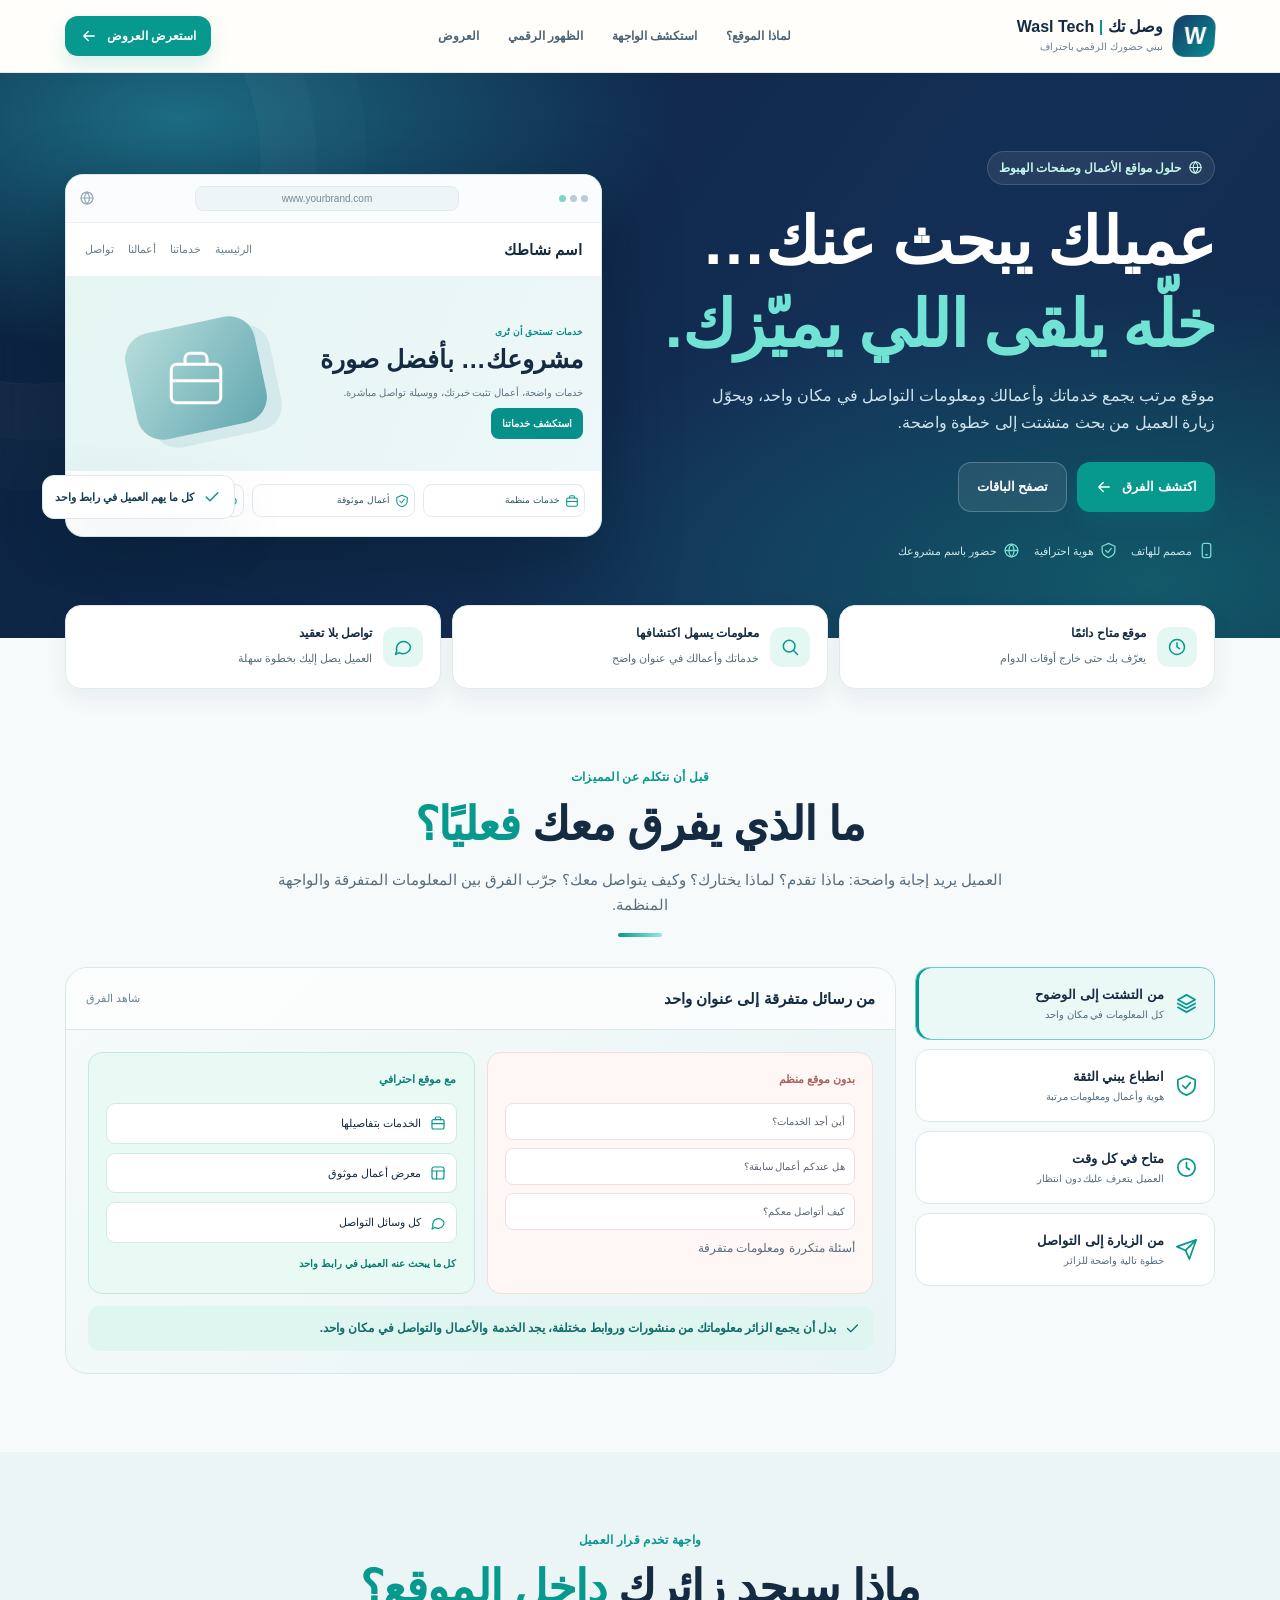
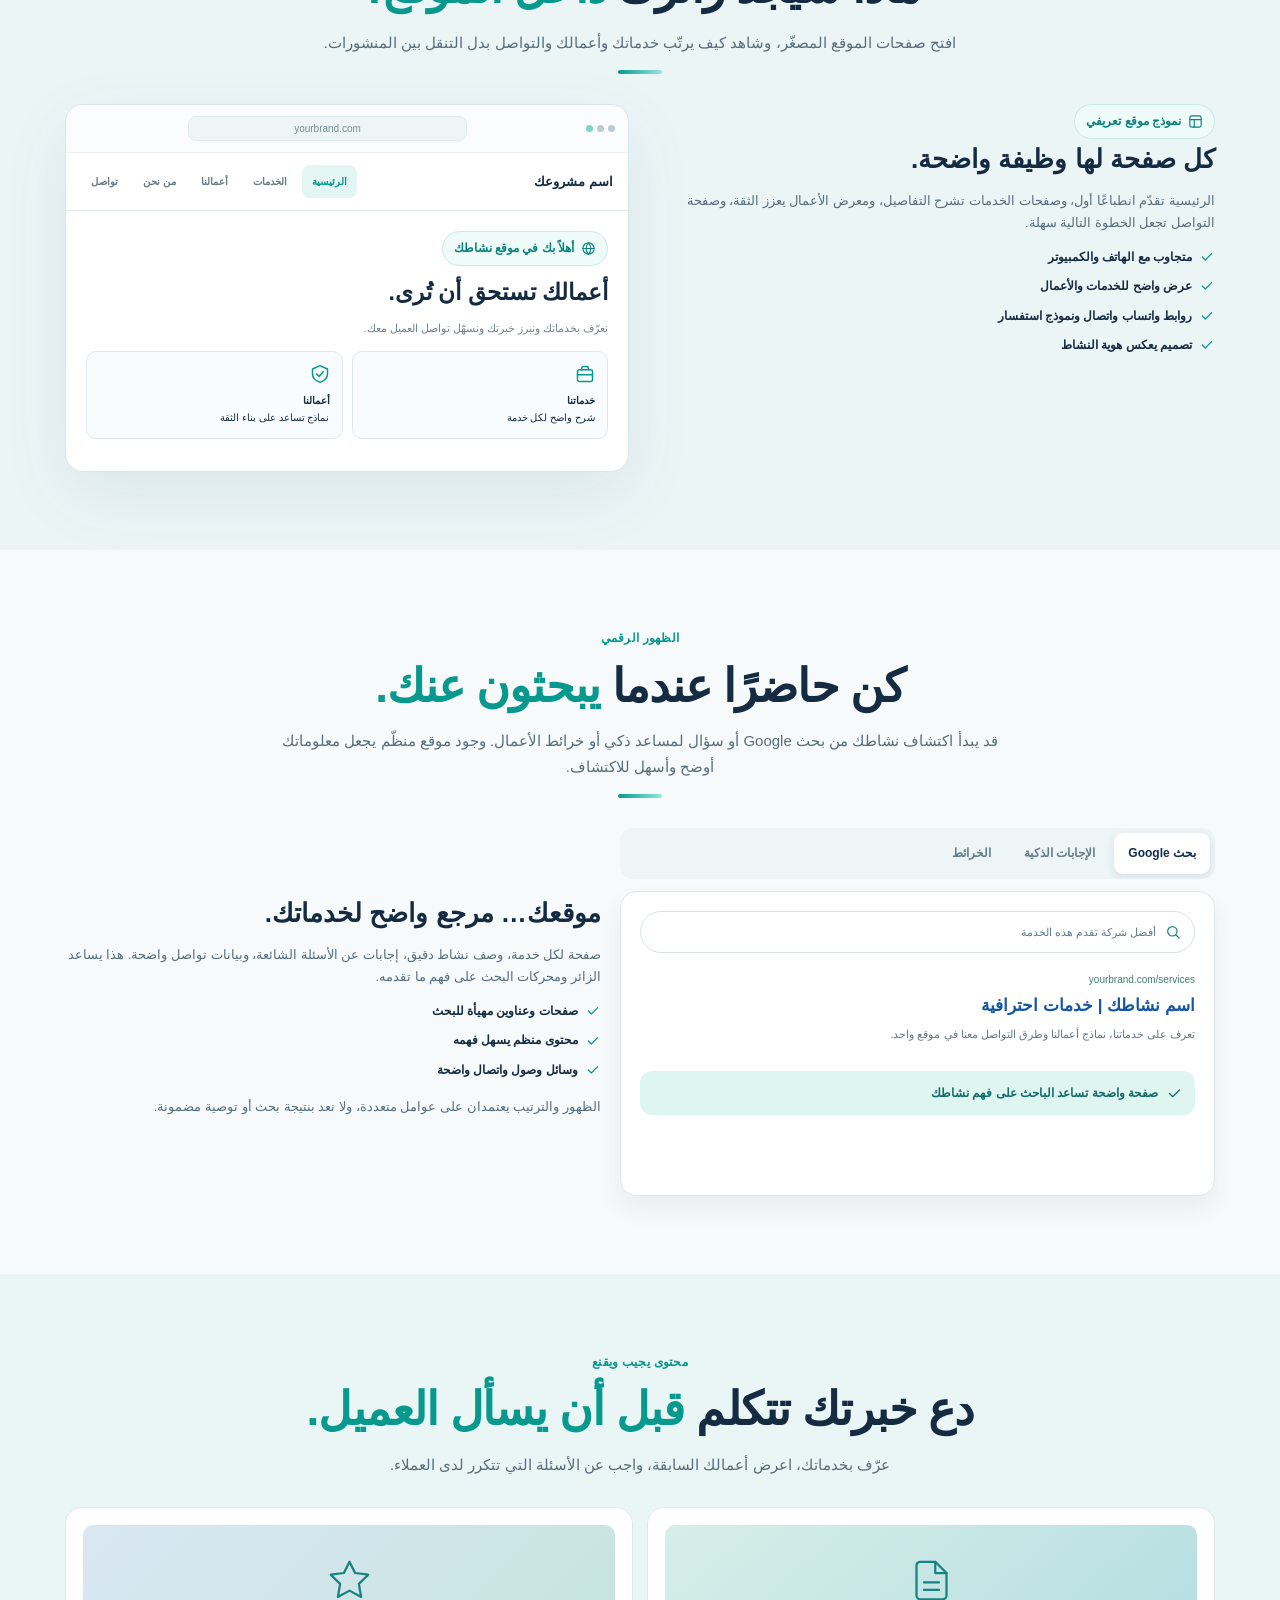
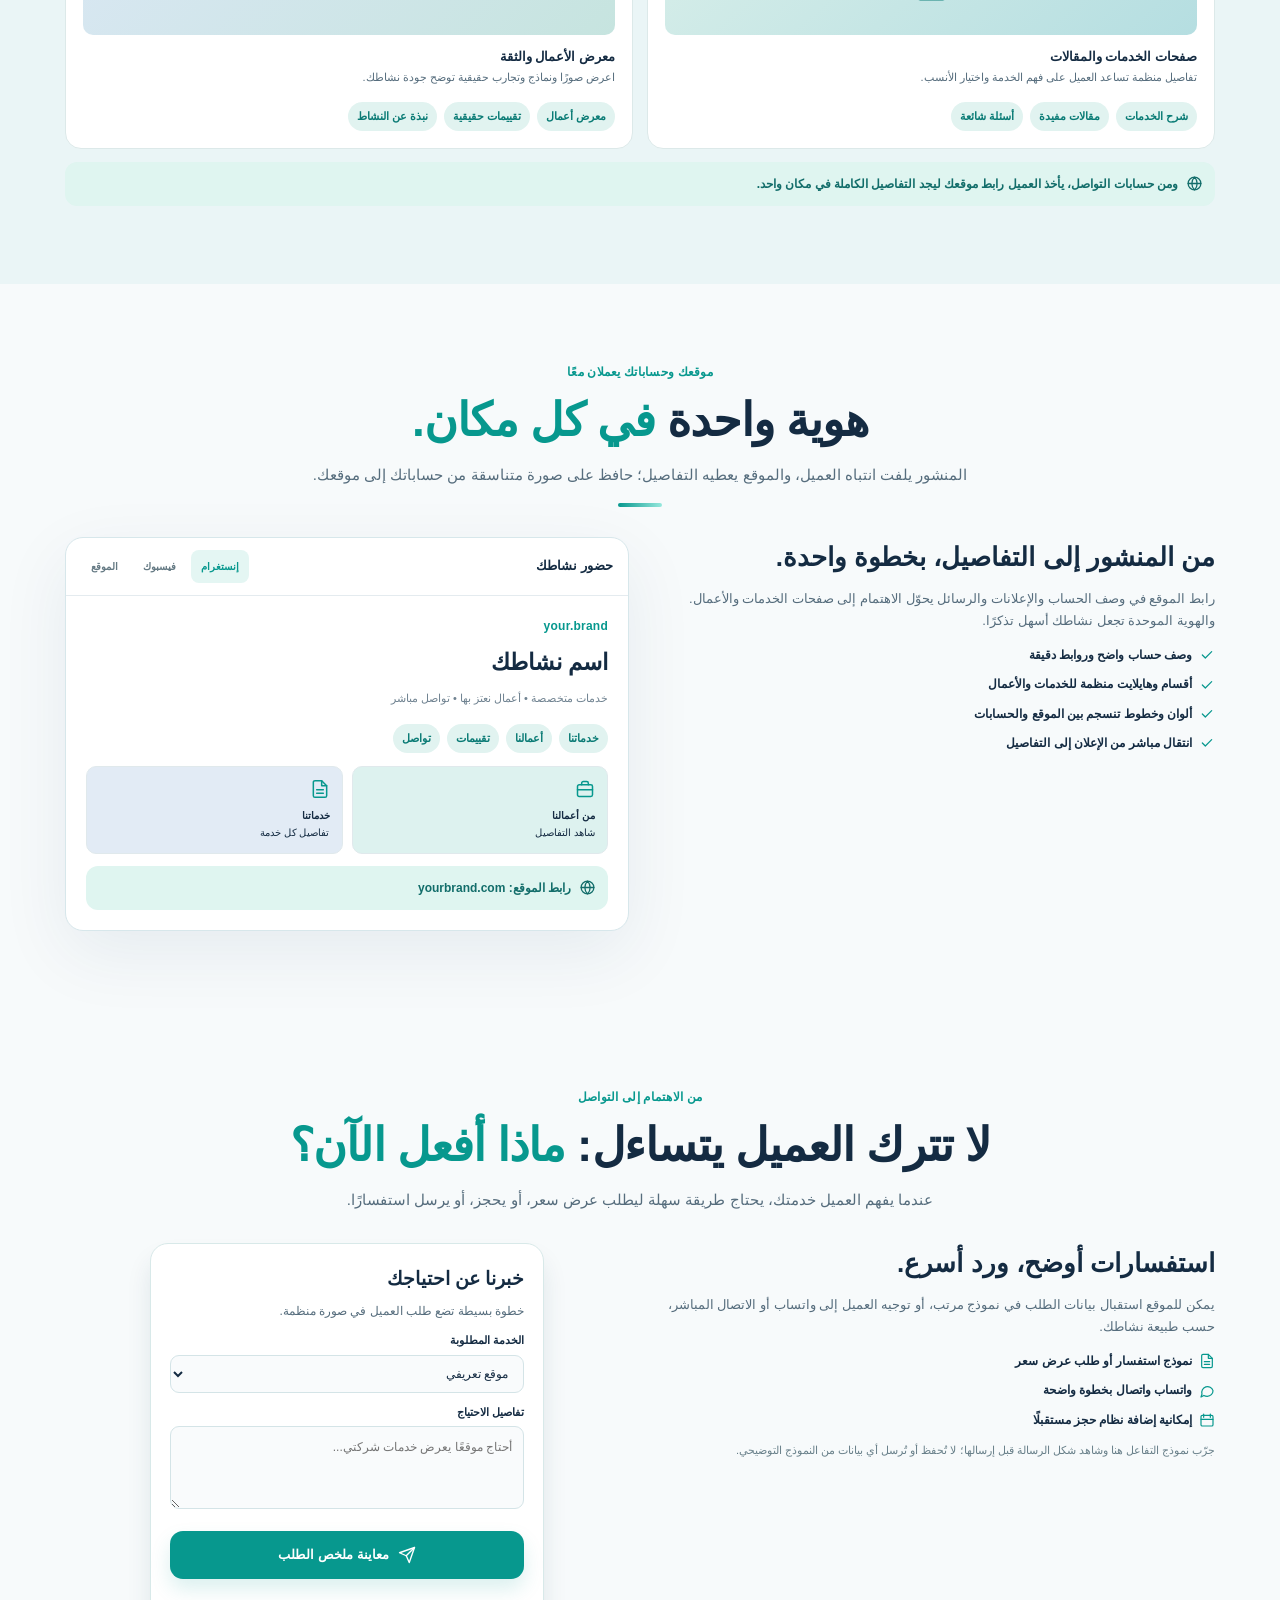
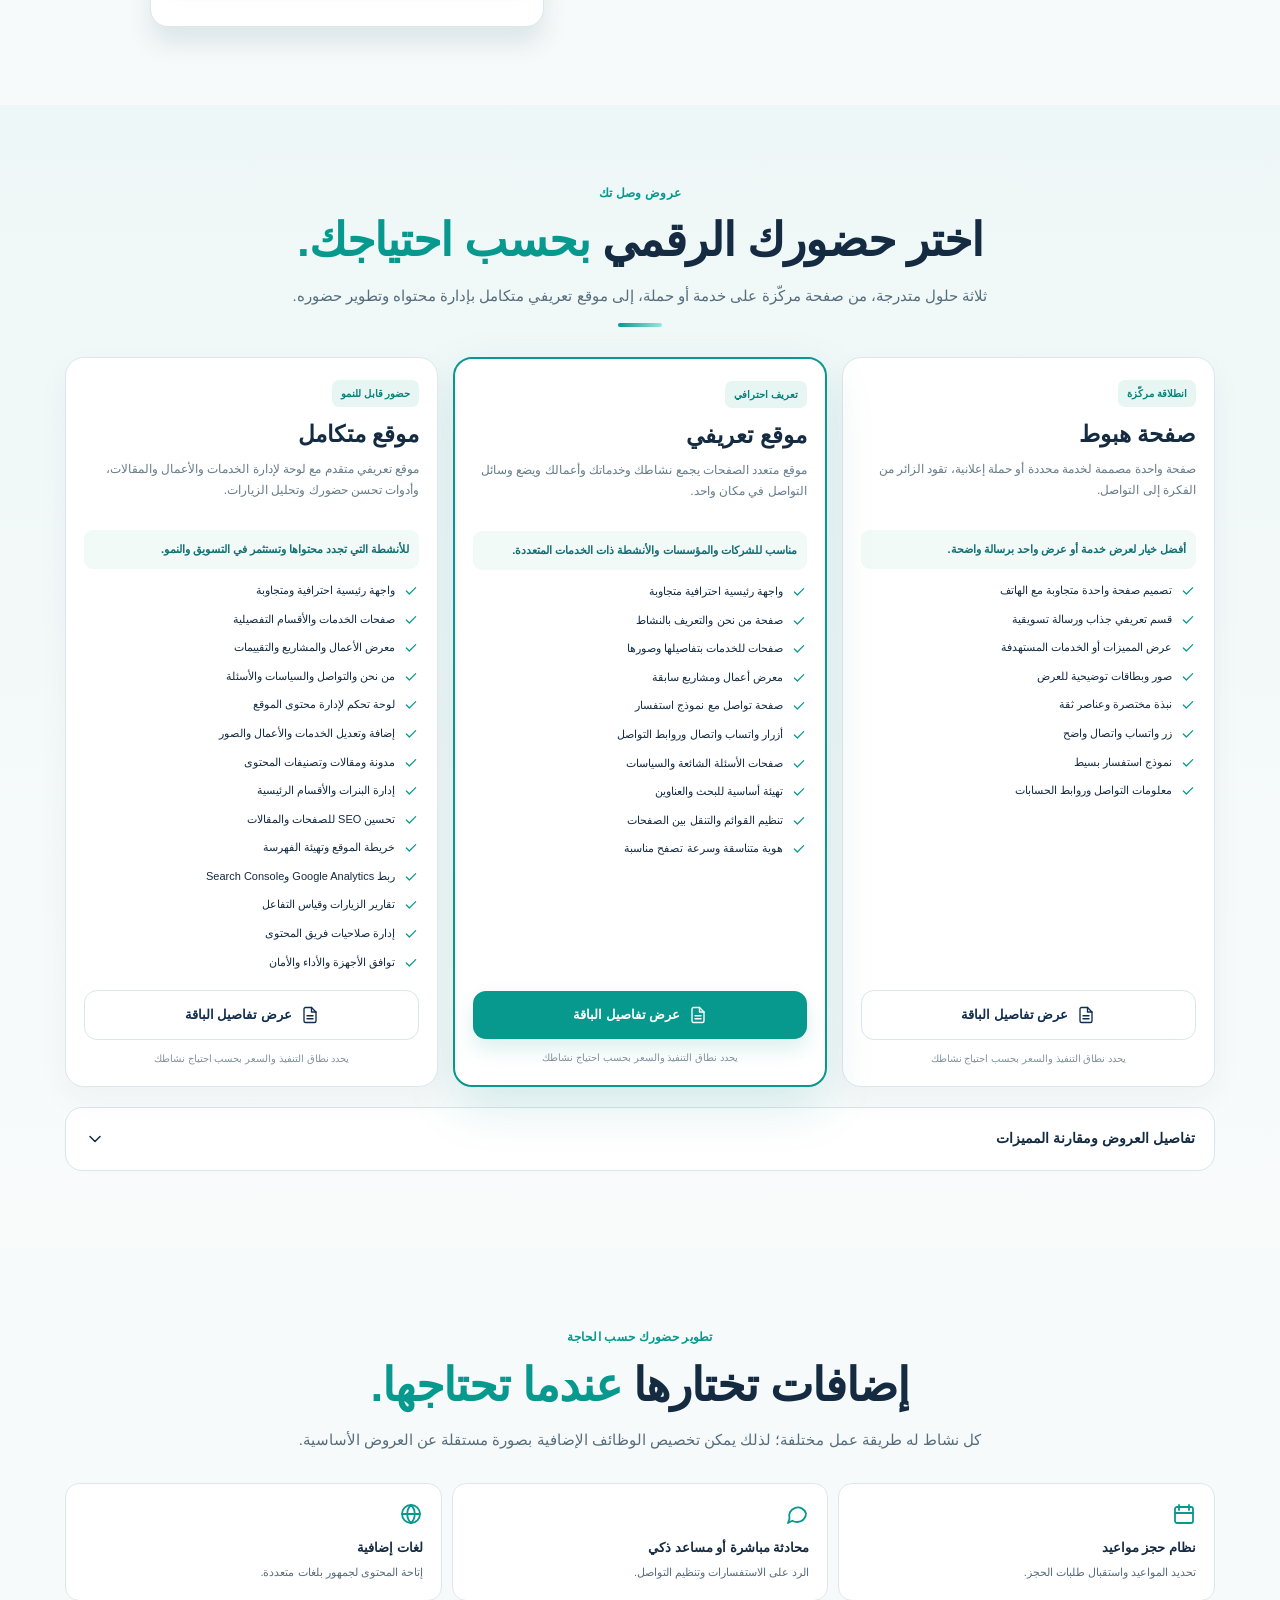
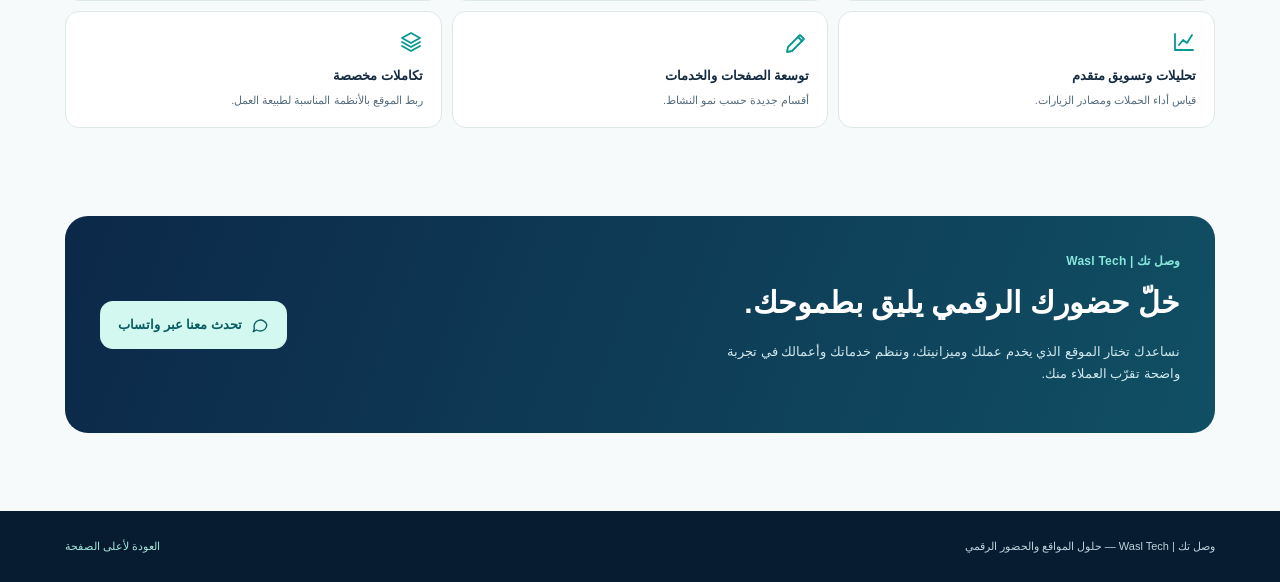
==== عروض-المواقع/landing/index.html @ 5fc369d4 "feat: launch interactive brochure for business websites and landing pages" ====
<!doctype html>
<html lang="ar" dir="rtl"><head><meta charset="UTF-8"><meta name="viewport" content="width=device-width, initial-scale=1, viewport-fit=cover"><meta name="theme-color" content="#102d50"><meta name="description" content="موقع يعكس قيمة مشروعك، يشرح خدماتك ويوصل العملاء إليك. اكتشف كيف يصنع الموقع التعريفي وصفحة الهبوط فرقًا، وقارن عروض وصل تك."><title>عروض المواقع التعريفية وصفحات الهبوط | وصل تك</title>
<style>
:root{--navy:#112d51;--dark:#091b33;--teal:#07988e;--aqua:#13b9ab;--mint:#d8f3ee;--sky:#eaf5f7;--ink:#142b42;--soft:#566d7d;--line:#dce9ec;--paper:#fff;--bg:#f7fafb;--shadow:0 22px 70px #12385813}*{box-sizing:border-box}html{scroll-behavior:smooth;scroll-padding-top:98px}body{margin:0;background:var(--bg);color:var(--ink);font-family:"Tajawal","Noto Sans Arabic",Tahoma,Arial,sans-serif;-webkit-font-smoothing:antialiased;line-height:1.7}button,input,textarea,select{font:inherit}button{cursor:pointer}button:focus-visible,a:focus-visible,input:focus-visible,textarea:focus-visible,select:focus-visible{outline:3px solid #17c8ba;outline-offset:3px}a{text-decoration:none;color:inherit}svg{display:block}.ico{width:20px;height:20px;fill:none;stroke:currentColor;stroke-width:1.8;stroke-linecap:round;stroke-linejoin:round;flex-shrink:0}.wrap{width:min(1150px,calc(100% - 36px));margin-inline:auto}.muted{color:var(--soft)}.eyebrow{color:var(--teal);font-size:12px;font-weight:900;letter-spacing:.02em}.eyebrow.inverse{color:#88e7da}.section{padding:78px 0}.section-head{max-width:730px;margin:0 auto 30px;text-align:center}.section-head h2{font-size:clamp(27px,4.3vw,46px);line-height:1.32;letter-spacing:-.9px;margin:7px 0 12px}.section-head p{font-size:15px;color:var(--soft);margin:0}.section-head h2 em,.hero h1 em{font-style:normal;color:var(--teal)}.subline{height:4px;width:44px;background:linear-gradient(90deg,var(--teal),#96e8dd);border-radius:3px;margin:15px auto 0}.pill{display:inline-flex;align-items:center;gap:7px;border:1px solid #c8ebe6;border-radius:100px;background:#effbf8;color:#0c817c;font-weight:800;font-size:12px;padding:6px 11px}.pill .ico{width:15px;height:15px}.btn{border:0;border-radius:13px;display:inline-flex;align-items:center;justify-content:center;gap:9px;background:var(--teal);color:#fff;padding:13px 18px;font-weight:900;font-size:13px;box-shadow:0 10px 20px #07988e25;transition:transform .2s,background .2s}.btn:hover{transform:translateY(-2px);background:#067b75}.btn.secondary{background:#fff;color:var(--navy);border:1px solid #d8e7ea;box-shadow:none}.btn.dark{background:var(--navy)}.btn .ico{width:18px;height:18px}.small{font-size:12px}.topbar{position:sticky;top:0;z-index:50;background:#fffefaed;backdrop-filter:blur(16px);border-bottom:1px solid #e1ebee}.topbar-inner{height:72px;display:flex;gap:20px;align-items:center;justify-content:space-between}.brand{display:flex;align-items:center;gap:10px;white-space:nowrap}.mark{width:42px;height:42px;border-radius:13px;background:linear-gradient(130deg,#153b68,#098b91);display:grid;place-items:center;color:#fff;font:900 23px Arial,sans-serif;letter-spacing:-2px;transform:skew(-4deg)}.brand strong{display:block;font-size:16px;line-height:1.3}.brand small{display:block;color:#698394;font-size:10px}.topnav{display:flex;gap:7px;align-items:center}.topnav a{font-weight:800;color:#4e6474;font-size:12px;padding:9px 11px;border-radius:10px}.topnav a:hover{background:#edf7f7;color:var(--teal)}.topbar .nav-cta{padding:10px 15px;font-size:12px}.hero{background:radial-gradient(ellipse at 14% 8%,#1c6c83 0%,transparent 32%),radial-gradient(ellipse at 90% 90%,#12596a 0%,transparent 41%),linear-gradient(125deg,#0b213d,#142f56 65%,#102b4a);color:#fff;overflow:hidden;position:relative}.hero:before{content:"";position:absolute;width:450px;height:450px;border:1px solid #ffffff0c;border-radius:50%;left:-190px;top:-140px;box-shadow:0 0 0 55px #ffffff04,0 0 0 105px #ffffff03}.hero-inner{min-height:565px;padding:72px 0;display:grid;grid-template-columns:1fr .96fr;gap:54px;align-items:center;position:relative}.hero h1{font-size:clamp(34px,5.3vw,65px);line-height:1.27;letter-spacing:-1.3px;margin:16px 0}.hero h1 em{color:#71e3d5}.hero p{color:#d0e4ed;max-width:530px;font-size:16px;margin:0 0 25px}.hero-buttons{display:flex;gap:10px;flex-wrap:wrap}.hero .btn.secondary{background:#ffffff15;color:#fff;border-color:#ffffff39}.hero-trust{display:flex;align-items:center;gap:14px;margin-top:30px;font-size:11px;color:#c7e6e8}.hero-trust span{display:flex;align-items:center;gap:6px}.hero-trust .ico{width:17px;height:17px;color:#74ddd0}.hero-visual{position:relative}.browser{background:#fff;border:1px solid #dce8eb;border-radius:18px;overflow:hidden;box-shadow:0 30px 70px #061c3080;color:var(--ink)}.browser-head{display:flex;align-items:center;gap:10px;padding:11px 13px;border-bottom:1px solid #edf1f3;background:#fbfcfd}.dots{display:flex;gap:4px;direction:ltr}.dots i{width:7px;height:7px;border-radius:50%;background:#b8cdd3}.dots i:first-child{background:#7bd8c8}.url{margin:auto;background:#eef5f6;border:1px solid #e0ebef;color:#748c97;font-size:10px;min-width:52%;text-align:center;border-radius:8px;padding:3px 9px;direction:ltr}.mock-head{display:flex;align-items:center;justify-content:space-between;padding:14px 19px;font-size:11px}.mock-head b{font-size:15px}.mock-menu{display:flex;gap:12px;color:#6a7f8d}.mock-hero{background:linear-gradient(115deg,#e4f5f2,#eef7f9);padding:24px 18px 16px;min-height:195px;display:grid;grid-template-columns:1.06fr .9fr;gap:10px;align-items:center}.mock-hero strong{font-size:25px;line-height:1.35;display:block}.mock-hero p{color:#5e7684;font-size:10px;margin:7px 0}.mini-link{display:inline-flex;border-radius:8px;background:#078f89;color:#fff;padding:7px 11px;font-size:10px;font-weight:900}.art{height:150px;display:grid;place-items:center;position:relative}.art-box{width:132px;height:108px;border-radius:26px;background:linear-gradient(135deg,#b7dedb,#62a7b0);transform:rotate(-12deg);box-shadow:13px 11px 0 #bed9e17a}.art-symbol{position:absolute;inset:0;display:grid;place-items:center;color:#fff}.art-symbol .ico{height:66px;width:66px;stroke-width:1.1}.mock-services{display:grid;grid-template-columns:repeat(3,1fr);gap:8px;padding:13px 16px 19px}.mock-services div{border:1px solid #e1ebef;border-radius:9px;padding:8px 5px;display:flex;gap:5px;align-items:center;font-size:9px;color:#2b5663}.mock-services .ico{color:var(--teal);width:14px;height:14px}.float-note{position:absolute;left:-23px;bottom:18px;display:flex;align-items:center;gap:8px;background:#fff;color:#153d55;border:1px solid #dce9ed;border-radius:12px;padding:11px 12px;box-shadow:var(--shadow);font-size:11px;font-weight:900}.float-note .ico{color:var(--teal)}.motif-strip{display:grid;grid-template-columns:repeat(3,1fr);gap:11px;margin-top:-33px;position:relative;z-index:1}.motif{background:#fff;border:1px solid #e1eaed;border-radius:16px;padding:17px;display:flex;gap:11px;align-items:center;box-shadow:0 10px 22px #082a4210}.motif b{font-size:12px;display:block}.motif small{font-size:11px;color:var(--soft)}.icon-tile{display:grid;place-items:center;background:#e4f7f3;border-radius:12px;color:var(--teal);width:40px;height:40px;flex-shrink:0}.segmented{display:flex;gap:5px;background:#edf5f6;padding:5px;border-radius:13px;max-width:100%;overflow:auto;scrollbar-width:none}.segmented::-webkit-scrollbar{display:none}.segmented button{border:0;background:transparent;color:#637c8b;font-size:12px;font-weight:900;padding:10px 14px;border-radius:9px;white-space:nowrap;transition:background .2s}.segmented button[aria-selected="true"]{color:var(--navy);background:#fff;box-shadow:0 3px 10px #0b37551a}.segmented-dark{background:#103757}.segmented-dark button{color:#d0e5ec}.segmented-dark button[aria-selected="true"]{background:#e3f8f2;color:#087d78}.storyshell{display:grid;grid-template-columns:300px minmax(0,1fr);gap:19px;align-items:stretch}.story-list{display:flex;flex-direction:column;gap:9px}.story-choice{text-align:right;padding:16px;border:1px solid #dce9ec;border-radius:14px;background:#fff;display:flex;align-items:center;gap:11px;color:var(--ink);transition:border .2s,transform .2s,background .2s}.story-choice:hover{transform:translateX(-3px);border-color:#7fd4cb}.story-choice[aria-selected="true"]{background:#eaf9f5;border-color:#6bd0c6;box-shadow:inset 3px 0 var(--teal)}.story-choice .ico{width:23px;height:23px;color:var(--teal)}.story-choice b{display:block;font-size:13px}.story-choice small{color:var(--soft);font-size:10px;display:block}.stage{border:1px solid #dbe8eb;border-radius:22px;overflow:hidden;background:linear-gradient(135deg,#f5fbfa,#e9f4f5);min-height:390px}.stage-header{padding:18px 20px;border-bottom:1px solid #dbe9eb;display:flex;justify-content:space-between;gap:12px;align-items:center;background:#ffffffbd}.stage-header strong{font-size:15px}.stage-header small{font-size:11px;color:#6a8490}.stage-main{padding:22px}.compare{display:grid;grid-template-columns:1fr 1fr;gap:12px}.compare-panel{border-radius:14px;padding:17px;min-height:242px;border:1px solid #dbe7ea;background:#fff}.compare-panel.before{background:#fff7f5;border-color:#f2ddda}.compare-panel.after{background:#e9faf4;border-color:#c1ebdf}.compare-label{font-size:11px;font-weight:900;margin-bottom:14px}.compare-panel.before .compare-label{color:#aa615e}.compare-panel.after .compare-label{color:#0b8176}.chatline{padding:9px;border-radius:8px;background:white;margin:8px 0;color:#5a6472;border:1px solid #eee0e0;font-size:10px}.preview-list{display:flex;flex-direction:column;gap:9px}.preview-row{padding:10px;border-radius:9px;background:#fff;border:1px solid #cfece2;display:flex;align-items:center;gap:8px;font-size:11px}.preview-row .ico{color:var(--teal);width:16px;height:16px}.caption-strip{display:flex;gap:8px;align-items:center;background:#dff5f0;border-radius:12px;padding:12px;color:#126d6a;font-weight:800;font-size:12px;margin-top:12px}.caption-strip .ico{width:17px;height:17px}.visit-cards{display:grid;grid-template-columns:repeat(3,1fr);gap:10px}.visit-card{background:#fff;border:1px solid #dce8ea;border-radius:13px;padding:15px}.visit-card .ico{color:var(--teal);width:23px;height:23px;margin-bottom:11px}.visit-card strong{display:block;font-size:13px}.visit-card small{font-size:11px;color:var(--soft)}.workbench{display:grid;grid-template-columns:1fr 1fr;gap:22px;align-items:start}.work-copy h3{font-size:26px;line-height:1.35;margin:3px 0 10px}.work-copy p{font-size:13px;color:var(--soft)}.work-copy .tick{display:flex;align-items:center;gap:7px;margin:9px 0;font-size:12px;font-weight:800}.work-copy .tick .ico{color:var(--teal);width:16px;height:16px}.site-window{border:1px solid #d7e7eb;border-radius:18px;overflow:hidden;background:#fff;box-shadow:var(--shadow)}.site-nav{display:flex;align-items:center;justify-content:space-between;padding:12px 15px;border-bottom:1px solid #e4ebef;font-size:11px}.site-nav strong{font-size:13px}.site-tabs{display:flex;gap:5px}.site-tabs button{border:0;background:transparent;border-radius:8px;padding:8px 10px;color:#657a84;font-weight:900;font-size:10px}.site-tabs button.active{background:#e4f6f3;color:var(--teal)}.site-page{padding:20px;min-height:260px}.site-page h4{font-size:23px;margin:7px 0}.site-page p{font-size:11px;color:#708391;line-height:1.8;margin:4px 0 13px}.two-mini{display:grid;grid-template-columns:repeat(2,1fr);gap:9px}.mini-card{border:1px solid #e0e9ec;border-radius:10px;padding:12px;background:#f8fcfc;font-size:10px}.mini-card .ico{color:var(--teal);margin-bottom:8px}.mini-card b{display:block}.search-visual{display:grid;grid-template-columns:1fr .9fr;gap:19px;align-items:center}.search-box{border:1px solid #dce7e9;background:#fff;border-radius:16px;min-height:305px;padding:19px;box-shadow:0 13px 25px #18395011}.search-query{border:1px solid #d7e4eb;padding:11px 13px;border-radius:100px;display:flex;gap:9px;align-items:center;font-size:11px;color:#627d8f}.search-query .ico{color:#0e7e88;width:16px;height:16px}.result-url{font-size:10px;color:#417e6e;margin-top:18px}.result-title{font-size:17px;color:#1556a1;font-weight:900;margin:4px 0}.result-desc{font-size:11px;color:#617789}.ai-response{display:flex;gap:10px;align-items:start;margin-top:17px}.ai-response .icon-tile{width:32px;height:32px}.map-demo{position:relative;background:repeating-linear-gradient(0deg,#e6f0ea 0 25px,#d2e5db 25px 30px);height:120px;border-radius:12px;overflow:hidden}.map-demo:before,.map-demo:after{content:"";position:absolute;background:#fff;transform:rotate(-24deg);top:38px;left:-10%;width:120%;height:14px}.map-demo:after{transform:rotate(52deg);top:56px}.map-pin{position:absolute;top:25px;left:45%;z-index:1;display:grid;place-items:center;width:44px;height:44px;background:#fff;border:2px solid var(--teal);color:var(--teal);border-radius:50%;box-shadow:0 7px 12px #2f6b6c35}.map-pin .ico{width:22px;height:22px}.contact-sim{border:1px solid #d8e9e9;border-radius:18px;background:#fff;padding:19px;max-width:470px;margin:auto;box-shadow:0 17px 25px #0b36521a}.contact-sim h3{margin:0 0 6px}.contact-sim label{font-size:11px;font-weight:900;display:block;margin:10px 0 5px}.field{width:100%;padding:10px 11px;border-radius:9px;border:1px solid #d4e4e7;background:#f9fbfc;color:var(--ink);font-size:12px}.field:focus{border-color:var(--teal);outline:2px solid #a6e7dd}.contact-feedback{font-size:11px;color:#087f78;margin-top:10px;min-height:18px}.social-grid{display:grid;grid-template-columns:1fr 1fr;gap:14px}.social-card{border:1px solid #dce9e9;background:#fff;border-radius:16px;padding:17px}.social-post{height:110px;background:linear-gradient(140deg,#d7eee9,#b5dee1);border-radius:10px;display:grid;place-items:center;color:#14847f}.social-post .ico{height:45px;width:45px;stroke-width:1.2}.social-card strong{font-size:13px;display:block;margin-top:11px}.social-card p{font-size:11px;color:var(--soft);margin:0}.step-tabs{display:flex;gap:7px;flex-wrap:wrap;margin-top:15px}.step-tabs span{background:#e1f3f0;border-radius:30px;font-size:11px;padding:5px 9px;color:#0a7b75;font-weight:800}.packages{background:linear-gradient(#eef7f7,#f9fbfb)}.package-grid{display:grid;grid-template-columns:repeat(3,minmax(0,1fr));gap:15px;align-items:stretch}.plan{border:1px solid #dce8eb;background:#fff;border-radius:19px;padding:22px 18px 19px;box-shadow:0 12px 32px #1237530b;display:flex;flex-direction:column;min-width:0}.plan.featured{border:2px solid var(--teal);box-shadow:0 20px 50px #078a8424}.plan-label{display:inline-block;background:#e7f6f3;color:#0b817b;padding:5px 9px;border-radius:7px;font-size:10px;font-weight:900;align-self:start}.plan h3{font-size:23px;line-height:1.3;margin:13px 0 9px}.plan-desc{color:#667d88;font-size:12px;min-height:61px;margin:0 0 10px}.plan-benefit{font-size:11px;font-weight:900;color:#146f74;background:#f1faf7;padding:10px;border-radius:9px;margin-bottom:13px}.plan ul{margin:0;padding:0;list-style:none;display:flex;flex-direction:column;gap:11px}.plan li{display:flex;gap:8px;font-size:11px;line-height:1.6}.plan li .ico{width:16px;height:16px;color:var(--teal);flex-shrink:0;margin-top:1px}.plan .plan-bottom{margin-top:auto;padding-top:19px}.plan .plan-bottom .btn{width:100%}.plan .secondary{box-shadow:none}.plan .price-note{font-size:10px;text-align:center;color:#81929e;margin-top:10px}.detail-drawer{margin-top:20px;background:#fff;border-radius:17px;border:1px solid #d7e6e9;overflow:hidden}.detail-drawer>summary{padding:19px;cursor:pointer;font-size:14px;font-weight:900;display:flex;justify-content:space-between;align-items:center;list-style:none}.detail-drawer>summary::-webkit-details-marker{display:none}.detail-drawer[open]>summary .ico{transform:rotate(180deg)}.detail-inner{border-top:1px solid #e5eff0;padding:19px}.plan-select{display:grid;grid-template-columns:repeat(3,1fr);gap:7px;margin-bottom:17px}.plan-select button{border:1px solid #dce8e8;background:#f5f9fa;border-radius:11px;padding:11px 8px;font-size:12px;font-weight:900;color:#607786}.plan-select button.active{border-color:#29b6aa;background:#e5f8f3;color:#087c76}.detail-list{display:grid;grid-template-columns:repeat(2,minmax(0,1fr));gap:10px}.detail-item{border:1px solid #e1ecee;border-radius:11px;background:#fbfdfd;padding:14px;font-size:12px}.detail-item b{display:block;color:#173d56;margin-bottom:6px}.detail-item span{color:#5d7380;font-size:11px}.extras{display:grid;grid-template-columns:repeat(3,1fr);gap:10px}.extra{background:#fff;border:1px solid #dfe8e9;border-radius:14px;padding:18px}.extra .ico{color:var(--teal);width:24px;height:24px;margin-bottom:11px}.extra b{display:block;font-size:13px}.extra p{font-size:11px;color:var(--soft);margin:4px 0 0}.contact-end{background:linear-gradient(110deg,#0c2849,#104f64);border-radius:23px;padding:35px;display:flex;align-items:center;justify-content:space-between;gap:25px;color:#fff}.contact-end h2{font-size:30px;margin:5px 0 10px}.contact-end p{color:#d0e7ec;font-size:13px;max-width:490px}.contact-end .btn{background:#d3f8ef;color:#085d62;box-shadow:none}.footer{padding:26px 0;background:#081c31;color:#b9d2db;font-size:11px}.footer-inner{display:flex;justify-content:space-between;gap:20px;align-items:center}.footer a{color:#a4e5db}.hidden{display:none!important}.mobile-nav{display:none}.motion-in{animation:lift .42s both}@keyframes lift{from{transform:translateY(10px);opacity:.25}to{transform:none;opacity:1}}@media(max-width:900px){.hero-inner{gap:28px}.storyshell{grid-template-columns:1fr}.story-list{flex-direction:row;overflow:auto;scrollbar-width:none}.story-choice{flex:1 0 160px}.topnav{display:none}.mobile-nav{display:block}.workbench{grid-template-columns:1fr}.work-copy{order:1}.site-window{order:2}.package-grid{grid-template-columns:1fr}.plan-desc{min-height:0}.extras{grid-template-columns:repeat(2,1fr)}.search-visual{grid-template-columns:1fr}}@media(max-width:640px){.wrap{width:min(100% - 28px,520px)}.section{padding:57px 0}.section-head h2{font-size:29px}.section-head p{font-size:12px}.topbar-inner{height:63px}.brand .mark{height:35px;width:35px;font-size:19px}.brand strong{font-size:13px}.brand small{font-size:9px}.topbar .nav-cta{font-size:10px;padding:9px}.hero-inner{padding:46px 0 62px;grid-template-columns:1fr;gap:38px}.hero h1{font-size:36px}.hero p{font-size:13px}.hero-trust{gap:10px;flex-wrap:wrap}.hero-visual{margin-inline:6px}.mock-hero strong{font-size:20px}.float-note{left:-10px;bottom:-16px}.motif-strip{grid-template-columns:repeat(3,1fr);gap:6px;margin-top:-26px}.motif{padding:10px 6px;display:block;text-align:center;border-radius:12px}.motif .icon-tile{margin:auto auto 7px;width:32px;height:32px}.motif b{font-size:10px;line-height:1.4}.motif small{display:none}.motif .ico{width:18px;height:18px}.stage-header{padding:13px}.stage-main{padding:14px}.stage{min-height:0}.compare-panel{padding:11px;min-height:235px}.compare{gap:7px}.chatline{font-size:9px;padding:8px}.preview-row{font-size:9px;padding:8px}.visit-cards{gap:6px}.visit-card{padding:9px}.visit-card strong{font-size:10px}.visit-card small{font-size:9px}.visit-card .ico{width:20px;height:20px}.site-nav{flex-wrap:wrap;gap:6px}.site-tabs{overflow:auto;max-width:100%;scrollbar-width:none}.site-tabs button{padding:7px;font-size:9px}.site-page{min-height:240px}.work-copy h3{font-size:21px}.social-grid{gap:8px}.social-card{padding:10px}.contact-end{padding:26px 20px;flex-direction:column;align-items:stretch}.contact-end h2{font-size:24px}.footer-inner{flex-direction:column;text-align:center}.extras{gap:8px}.extra{padding:11px}.extra b{font-size:11px}.detail-list{grid-template-columns:1fr}.plan-select button{font-size:10px;padding:10px 4px}.mock-head{padding:11px}.mock-menu{gap:6px;font-size:8px}.art-box{height:90px;width:96px}.art-symbol .ico{width:44px;height:44px}.mock-hero{min-height:160px}.mock-services{gap:4px;padding:9px}.mock-services div{padding:6px 4px;font-size:8px}.mock-services .ico{width:12px;height:12px}.hero-buttons .btn{padding:11px 12px;font-size:11px}}
@media(prefers-reduced-motion:reduce){*,*:before,*:after{scroll-behavior:auto!important;animation:none!important;transition:none!important}}
</style></head><body>
<svg xmlns="http://www.w3.org/2000/svg" style="position:absolute;width:0;height:0;overflow:hidden" aria-hidden="true"><defs>
<symbol id="i-check" viewBox="0 0 24 24"><path d="m5 12 4.5 4.5L19 7"/></symbol><symbol id="i-arrow" viewBox="0 0 24 24"><path d="M19 12H5m6-6-6 6 6 6"/></symbol><symbol id="i-globe" viewBox="0 0 24 24"><circle cx="12" cy="12" r="9"/><path d="M3 12h18M12 3c5 5 5 13 0 18M12 3c-5 5-5 13 0 18"/></symbol><symbol id="i-search" viewBox="0 0 24 24"><circle cx="11" cy="11" r="7"/><path d="m16 16 5 5"/></symbol><symbol id="i-layout" viewBox="0 0 24 24"><rect x="3" y="3" width="18" height="18" rx="3"/><path d="M3 9h18M10 9v12"/></symbol><symbol id="i-shield" viewBox="0 0 24 24"><path d="m12 2 9 4v6c0 5-3 8-9 10-6-2-9-5-9-10V6Z"/><path d="m8 12 3 3 5-6"/></symbol><symbol id="i-phone" viewBox="0 0 24 24"><rect x="6" y="2" width="12" height="20" rx="3"/><path d="M11 18h2"/></symbol><symbol id="i-briefcase" viewBox="0 0 24 24"><rect x="3" y="7" width="18" height="14" rx="2"/><path d="M8 7V5a2 2 0 0 1 2-2h4a2 2 0 0 1 2 2v2M3 13h18"/></symbol><symbol id="i-chat" viewBox="0 0 24 24"><path d="M21 11.5a8.5 8.5 0 0 1-8.5 8.5c-2 0-3.7-.4-5.2-1.3L3 21l1.5-4.4A8.5 8.5 0 1 1 21 11.5Z"/></symbol><symbol id="i-pin" viewBox="0 0 24 24"><path d="M20 10c0 6-8 12-8 12S4 16 4 10a8 8 0 1 1 16 0Z"/><circle cx="12" cy="10" r="2.5"/></symbol><symbol id="i-star" viewBox="0 0 24 24"><path d="m12 2 3 6 7 .9-5 4.9 1.2 7L12 17.4 5.8 20.8 7 13.8 2 8.9 9 8Z"/></symbol><symbol id="i-file" viewBox="0 0 24 24"><path d="M14 2H6a2 2 0 0 0-2 2v16a2 2 0 0 0 2 2h12a2 2 0 0 0 2-2V8Z"/><path d="M14 2v6h6M8 13h8M8 17h8"/></symbol><symbol id="i-edit" viewBox="0 0 24 24"><path d="m3 17 12-12 4 4-12 12-5 1Z"/><path d="m13 7 4 4"/></symbol><symbol id="i-chart" viewBox="0 0 24 24"><path d="M3 20V4M3 20h18M7 15l4-5 4 3 5-8"/></symbol><symbol id="i-calendar" viewBox="0 0 24 24"><rect x="3" y="5" width="18" height="16" rx="2"/><path d="M7 3v5M17 3v5M3 11h18"/></symbol><symbol id="i-chevron" viewBox="0 0 24 24"><path d="m6 9 6 6 6-6"/></symbol><symbol id="i-layers" viewBox="0 0 24 24"><path d="m12 3 9 5-9 5-9-5ZM3 12l9 5 9-5M3 16l9 5 9-5"/></symbol><symbol id="i-send" viewBox="0 0 24 24"><path d="m22 2-7 20-4-9-9-4Z"/><path d="M22 2 11 13"/></symbol><symbol id="i-clock" viewBox="0 0 24 24"><circle cx="12" cy="12" r="9"/><path d="M12 7v5l3 2"/></symbol><symbol id="i-spark" viewBox="0 0 24 24"><path d="m12 2 2.5 7.5L22 12l-7.5 2.5L12 22l-2.5-7.5L2 12l7.5-2.5Z"/></symbol><symbol id="i-users" viewBox="0 0 24 24"><circle cx="9" cy="8" r="3"/><path d="M3 20v-2a6 6 0 0 1 12 0v2M17 5a3 3 0 0 1 0 6M18 14a5 5 0 0 1 3 5"/></symbol></defs></svg>
<header class="topbar"><div class="wrap topbar-inner"><a class="brand" href="#home" aria-label="وصل تك - الرئيسية"><span class="mark">W</span><span><strong>وصل تك <span style="color:#0c9890">|</span> Wasl Tech</strong><small>نبني حضورك الرقمي باحتراف</small></span></a><nav class="topnav" aria-label="القائمة الرئيسية"><a href="#why">لماذا الموقع؟</a><a href="#preview">استكشف الواجهة</a><a href="#discover">الظهور الرقمي</a><a href="#offers">العروض</a></nav><a class="btn nav-cta" href="#offers">استعرض العروض <svg class="ico"><use href="#i-arrow"/></svg></a></div></header>
<main><section class="hero" id="home"><div class="wrap hero-inner"><div><div class="pill" style="background:#ffffff13;color:#c5f6e9;border-color:#ffffff24"><svg class="ico"><use href="#i-globe"/></svg> حلول مواقع الأعمال وصفحات الهبوط</div><h1>عميلك يبحث عنك…<br><em>خلّه يلقى اللي يميّزك.</em></h1><p>موقع مرتب يجمع خدماتك وأعمالك ومعلومات التواصل في مكان واحد، ويحوّل زيارة العميل من بحث متشتت إلى خطوة واضحة.</p><div class="hero-buttons"><a class="btn" href="#why">اكتشف الفرق <svg class="ico"><use href="#i-arrow"/></svg></a><a class="btn secondary" href="#offers">تصفح الباقات</a></div><div class="hero-trust"><span><svg class="ico"><use href="#i-phone"/></svg> مصمم للهاتف</span><span><svg class="ico"><use href="#i-shield"/></svg> هوية احترافية</span><span><svg class="ico"><use href="#i-globe"/></svg> حضور باسم مشروعك</span></div></div><div class="hero-visual"><div class="browser"><div class="browser-head"><span class="dots"><i></i><i></i><i></i></span><span class="url">www.yourbrand.com</span><svg class="ico" style="width:16px;color:#91a7b2"><use href="#i-globe"/></svg></div><div class="mock-head"><b>اسم نشاطك</b><span class="mock-menu">الرئيسية　 خدماتنا　 أعمالنا　 تواصل</span></div><div class="mock-hero"><div><span style="font-size:9px;color:#078c86;font-weight:900">خدمات تستحق أن تُرى</span><strong>مشروعك… بأفضل صورة</strong><p>خدمات واضحة، أعمال تثبت خبرتك، ووسيلة تواصل مباشرة.</p><span class="mini-link">استكشف خدماتنا</span></div><div class="art"><div class="art-box"></div><span class="art-symbol"><svg class="ico"><use href="#i-briefcase"/></svg></span></div></div><div class="mock-services"><div><svg class="ico"><use href="#i-briefcase"/></svg> خدمات منظمة</div><div><svg class="ico"><use href="#i-shield"/></svg> أعمال موثوقة</div><div><svg class="ico"><use href="#i-chat"/></svg> تواصل مباشر</div></div></div><div class="float-note"><svg class="ico"><use href="#i-check"/></svg> كل ما يهم العميل في رابط واحد</div></div></div></section>
<div class="wrap motif-strip"><div class="motif"><span class="icon-tile"><svg class="ico"><use href="#i-clock"/></svg></span><span><b>موقع متاح دائمًا</b><small>يعرّف بك حتى خارج أوقات الدوام</small></span></div><div class="motif"><span class="icon-tile"><svg class="ico"><use href="#i-search"/></svg></span><span><b>معلومات يسهل اكتشافها</b><small>خدماتك وأعمالك في عنوان واضح</small></span></div><div class="motif"><span class="icon-tile"><svg class="ico"><use href="#i-chat"/></svg></span><span><b>تواصل بلا تعقيد</b><small>العميل يصل إليك بخطوة سهلة</small></span></div></div>
<section class="section" id="why"><div class="wrap"><div class="section-head"><div class="eyebrow">قبل أن نتكلم عن المميزات</div><h2>ما الذي يفرق معك <em>فعليًا؟</em></h2><p>العميل يريد إجابة واضحة: ماذا تقدم؟ لماذا يختارك؟ وكيف يتواصل معك؟ جرّب الفرق بين المعلومات المتفرقة والواجهة المنظمة.</p><div class="subline"></div></div><div class="storyshell"><div class="story-list" role="tablist" aria-label="فوائد الموقع"><button class="story-choice" role="tab" aria-selected="true" data-story="clarity"><svg class="ico"><use href="#i-layers"/></svg><span><b>من التشتت إلى الوضوح</b><small>كل المعلومات في مكان واحد</small></span></button><button class="story-choice" role="tab" aria-selected="false" data-story="trust"><svg class="ico"><use href="#i-shield"/></svg><span><b>انطباع يبني الثقة</b><small>هوية وأعمال ومعلومات مرتبة</small></span></button><button class="story-choice" role="tab" aria-selected="false" data-story="always"><svg class="ico"><use href="#i-clock"/></svg><span><b>متاح في كل وقت</b><small>العميل يتعرف عليك دون انتظار</small></span></button><button class="story-choice" role="tab" aria-selected="false" data-story="action"><svg class="ico"><use href="#i-send"/></svg><span><b>من الزيارة إلى التواصل</b><small>خطوة تالية واضحة للزائر</small></span></button></div><div class="stage" id="benefit-stage" aria-live="polite"></div></div></div></section>
<section class="section" style="background:#ecf5f6" id="preview"><div class="wrap"><div class="section-head"><div class="eyebrow">واجهة تخدم قرار العميل</div><h2>ماذا سيجد زائرك <em>داخل الموقع؟</em></h2><p>افتح صفحات الموقع المصغّر، وشاهد كيف يرتّب خدماتك وأعمالك والتواصل بدل التنقل بين المنشورات.</p><div class="subline"></div></div><div class="workbench"><div class="work-copy"><div class="pill"><svg class="ico"><use href="#i-layout"/></svg> نموذج موقع تعريفي</div><h3>كل صفحة لها وظيفة واضحة.</h3><p>الرئيسية تقدّم انطباعًا أول، وصفحات الخدمات تشرح التفاصيل، ومعرض الأعمال يعزز الثقة، وصفحة التواصل تجعل الخطوة التالية سهلة.</p><div class="tick"><svg class="ico"><use href="#i-check"/></svg> متجاوب مع الهاتف والكمبيوتر</div><div class="tick"><svg class="ico"><use href="#i-check"/></svg> عرض واضح للخدمات والأعمال</div><div class="tick"><svg class="ico"><use href="#i-check"/></svg> روابط واتساب واتصال ونموذج استفسار</div><div class="tick"><svg class="ico"><use href="#i-check"/></svg> تصميم يعكس هوية النشاط</div></div><div class="site-window"><div class="browser-head"><div class="dots"><i></i><i></i><i></i></div><span class="url">yourbrand.com</span></div><div class="site-nav"><strong>اسم مشروعك</strong><div class="site-tabs" role="tablist" aria-label="صفحات نموذج الموقع"><button class="active" role="tab" aria-selected="true" data-site="home">الرئيسية</button><button role="tab" aria-selected="false" data-site="services">الخدمات</button><button role="tab" aria-selected="false" data-site="works">أعمالنا</button><button role="tab" aria-selected="false" data-site="about">من نحن</button><button role="tab" aria-selected="false" data-site="contact">تواصل</button></div></div><div class="site-page motion-in" id="site-content"></div></div></div></div></section>
<section class="section" id="discover"><div class="wrap"><div class="section-head"><div class="eyebrow">الظهور الرقمي</div><h2>كن حاضرًا عندما <em>يبحثون عنك.</em></h2><p>قد يبدأ اكتشاف نشاطك من بحث Google أو سؤال لمساعد ذكي أو خرائط الأعمال. وجود موقع منظّم يجعل معلوماتك أوضح وأسهل للاكتشاف.</p><div class="subline"></div></div><div class="search-visual"><div><div class="segmented" role="tablist" aria-label="قنوات اكتشاف النشاط"><button role="tab" aria-selected="true" data-channel="google">بحث Google</button><button role="tab" aria-selected="false" data-channel="ai">الإجابات الذكية</button><button role="tab" aria-selected="false" data-channel="maps">الخرائط</button></div><div class="search-box motion-in" id="channel-preview" style="margin-top:12px"></div></div><div class="work-copy"><h3>موقعك… مرجع واضح لخدماتك.</h3><p>صفحة لكل خدمة، وصف نشاط دقيق، إجابات عن الأسئلة الشائعة، وبيانات تواصل واضحة. هذا يساعد الزائر ومحركات البحث على فهم ما تقدمه.</p><div class="tick"><svg class="ico"><use href="#i-check"/></svg> صفحات وعناوين مهيأة للبحث</div><div class="tick"><svg class="ico"><use href="#i-check"/></svg> محتوى منظم يسهل فهمه</div><div class="tick"><svg class="ico"><use href="#i-check"/></svg> وسائل وصول واتصال واضحة</div><p class="small" style="margin-top:16px">الظهور والترتيب يعتمدان على عوامل متعددة، ولا نعد بنتيجة بحث أو توصية مضمونة.</p></div></div></div></section>
<section class="section" style="background:#eaf5f6" id="content"><div class="wrap"><div class="section-head"><div class="eyebrow">محتوى يجيب ويقنع</div><h2>دع خبرتك تتكلم <em>قبل أن يسأل العميل.</em></h2><p>عرّف بخدماتك، اعرض أعمالك السابقة، واجب عن الأسئلة التي تتكرر لدى العملاء.</p></div><div class="social-grid"><div class="social-card"><div class="social-post"><svg class="ico"><use href="#i-file"/></svg></div><strong>صفحات الخدمات والمقالات</strong><p>تفاصيل منظمة تساعد العميل على فهم الخدمة واختيار الأنسب.</p><div class="step-tabs"><span>شرح الخدمات</span><span>مقالات مفيدة</span><span>أسئلة شائعة</span></div></div><div class="social-card"><div class="social-post" style="background:linear-gradient(135deg,#d9e7f3,#c6e4df)"><svg class="ico"><use href="#i-star"/></svg></div><strong>معرض الأعمال والثقة</strong><p>اعرض صورًا ونماذج وتجارب حقيقية توضح جودة نشاطك.</p><div class="step-tabs"><span>معرض أعمال</span><span>تقييمات حقيقية</span><span>نبذة عن النشاط</span></div></div></div><div class="caption-strip" style="margin-top:13px"><svg class="ico"><use href="#i-globe"/></svg> ومن حسابات التواصل، يأخذ العميل رابط موقعك ليجد التفاصيل الكاملة في مكان واحد.</div></div></section>
<section class="section" id="social"><div class="wrap"><div class="section-head"><div class="eyebrow">موقعك وحساباتك يعملان معًا</div><h2>هوية واحدة <em>في كل مكان.</em></h2><p>المنشور يلفت انتباه العميل، والموقع يعطيه التفاصيل؛ حافظ على صورة متناسقة من حساباتك إلى موقعك.</p><div class="subline"></div></div><div class="workbench"><div class="work-copy"><h3>من المنشور إلى التفاصيل، بخطوة واحدة.</h3><p>رابط الموقع في وصف الحساب والإعلانات والرسائل يحوّل الاهتمام إلى صفحات الخدمات والأعمال. والهوية الموحدة تجعل نشاطك أسهل تذكرًا.</p><div class="tick"><svg class="ico"><use href="#i-check"/></svg> وصف حساب واضح وروابط دقيقة</div><div class="tick"><svg class="ico"><use href="#i-check"/></svg> أقسام وهايلايت منظمة للخدمات والأعمال</div><div class="tick"><svg class="ico"><use href="#i-check"/></svg> ألوان وخطوط تنسجم بين الموقع والحسابات</div><div class="tick"><svg class="ico"><use href="#i-check"/></svg> انتقال مباشر من الإعلان إلى التفاصيل</div></div><div class="site-window"><div class="site-nav"><strong>حضور نشاطك</strong><div class="site-tabs" role="tablist" aria-label="التنقل بين قنوات النشاط"><button class="active" role="tab" aria-selected="true" data-social="instagram">إنستغرام</button><button role="tab" aria-selected="false" data-social="facebook">فيسبوك</button><button role="tab" aria-selected="false" data-social="website">الموقع</button></div></div><div id="social-preview" class="site-page motion-in"></div></div></div></div></section>
<section class="section" id="engage"><div class="wrap"><div class="section-head"><div class="eyebrow">من الاهتمام إلى التواصل</div><h2>لا تترك العميل يتساءل: <em>ماذا أفعل الآن؟</em></h2><p>عندما يفهم العميل خدمتك، يحتاج طريقة سهلة ليطلب عرض سعر، أو يحجز، أو يرسل استفسارًا.</p></div><div class="workbench"><div class="work-copy"><h3>استفسارات أوضح، ورد أسرع.</h3><p>يمكن للموقع استقبال بيانات الطلب في نموذج مرتب، أو توجيه العميل إلى واتساب أو الاتصال المباشر، حسب طبيعة نشاطك.</p><div class="tick"><svg class="ico"><use href="#i-file"/></svg> نموذج استفسار أو طلب عرض سعر</div><div class="tick"><svg class="ico"><use href="#i-chat"/></svg> واتساب واتصال بخطوة واضحة</div><div class="tick"><svg class="ico"><use href="#i-calendar"/></svg> إمكانية إضافة نظام حجز مستقبلًا</div><p style="font-size:11px;color:#69808a">جرّب نموذج التفاعل هنا وشاهد شكل الرسالة قبل إرسالها؛ لا تُحفظ أو تُرسل أي بيانات من النموذج التوضيحي.</p></div><div class="contact-sim"><h3>خبرنا عن احتياجك</h3><div class="muted small">خطوة بسيطة تضع طلب العميل في صورة منظمة.</div><label for="service-type">الخدمة المطلوبة</label><select class="field" id="service-type"><option>موقع تعريفي</option><option>صفحة هبوط</option><option>عرض أعمال</option><option>تطوير موقع قائم</option></select><label for="client-message">تفاصيل الاحتياج</label><textarea class="field" rows="3" id="client-message" placeholder="أحتاج موقعًا يعرض خدمات شركتي..."></textarea><button class="btn" type="button" id="preview-request" style="width:100%;margin-top:13px"><svg class="ico"><use href="#i-send"/></svg> معاينة ملخص الطلب</button><div id="request-feedback" class="contact-feedback" aria-live="polite"></div></div></div></div></section>
<section class="section packages" id="offers"><div class="wrap"><div class="section-head"><div class="eyebrow">عروض وصل تك</div><h2>اختر حضورك الرقمي <em>بحسب احتياجك.</em></h2><p>ثلاثة حلول متدرجة، من صفحة مركّزة على خدمة أو حملة، إلى موقع تعريفي متكامل بإدارة محتواه وتطوير حضوره.</p><div class="subline"></div></div><div class="package-grid" id="package-grid"></div><details class="detail-drawer" id="plan-details"><summary>تفاصيل العروض ومقارنة المميزات <svg class="ico"><use href="#i-chevron"/></svg></summary><div class="detail-inner"><div class="plan-select" role="tablist" aria-label="تفاصيل الباقة"><button data-plan="0" class="active" aria-selected="true" role="tab">صفحة هبوط</button><button data-plan="1" aria-selected="false" role="tab">موقع تعريفي</button><button data-plan="2" aria-selected="false" role="tab">موقع متقدم</button></div><div id="plan-details-content" aria-live="polite"></div></div></details></div></section>
<section class="section" id="extras"><div class="wrap"><div class="section-head"><div class="eyebrow">تطوير حضورك حسب الحاجة</div><h2>إضافات تختارها <em>عندما تحتاجها.</em></h2><p>كل نشاط له طريقة عمل مختلفة؛ لذلك يمكن تخصيص الوظائف الإضافية بصورة مستقلة عن العروض الأساسية.</p></div><div class="extras"><div class="extra"><svg class="ico"><use href="#i-calendar"/></svg><b>نظام حجز مواعيد</b><p>تحديد المواعيد واستقبال طلبات الحجز.</p></div><div class="extra"><svg class="ico"><use href="#i-chat"/></svg><b>محادثة مباشرة أو مساعد ذكي</b><p>الرد على الاستفسارات وتنظيم التواصل.</p></div><div class="extra"><svg class="ico"><use href="#i-globe"/></svg><b>لغات إضافية</b><p>إتاحة المحتوى لجمهور بلغات متعددة.</p></div><div class="extra"><svg class="ico"><use href="#i-chart"/></svg><b>تحليلات وتسويق متقدم</b><p>قياس أداء الحملات ومصادر الزيارات.</p></div><div class="extra"><svg class="ico"><use href="#i-edit"/></svg><b>توسعة الصفحات والخدمات</b><p>أقسام جديدة حسب نمو النشاط.</p></div><div class="extra"><svg class="ico"><use href="#i-layers"/></svg><b>تكاملات مخصصة</b><p>ربط الموقع بالأنظمة المناسبة لطبيعة العمل.</p></div></div></div></section>
<section class="section" style="padding-top:10px"><div class="wrap"><div class="contact-end"><div><div class="eyebrow inverse">وصل تك | Wasl Tech</div><h2>خلّ حضورك الرقمي يليق بطموحك.</h2><p>نساعدك تختار الموقع الذي يخدم عملك وميزانيتك، وننظم خدماتك وأعمالك في تجربة واضحة تقرّب العملاء منك.</p></div><a class="btn" href="https://wa.me/967775377979?text=%D9%85%D8%B1%D8%AD%D8%A8%D8%A7%D8%8C%20%D8%A3%D8%B1%D9%8A%D8%AF%20%D8%A7%D9%84%D8%A7%D8%B3%D8%AA%D9%81%D8%B3%D8%A7%D8%B1%20%D8%B9%D9%86%20%D8%B9%D8%B1%D9%88%D8%B6%20%D8%A7%D9%84%D9%85%D9%88%D8%A7%D9%82%D8%B9." target="_blank" rel="noopener"><svg class="ico"><use href="#i-chat"/></svg> تحدث معنا عبر واتساب</a></div></div></section></main>
<footer class="footer"><div class="wrap footer-inner"><span>وصل تك | Wasl Tech — حلول المواقع والحضور الرقمي</span><span> <a href="#home">العودة لأعلى الصفحة</a> </span></div></footer>
<script>
const icon=(id,cl='ico')=>`<svg class="${cl}" aria-hidden="true"><use href="#i-${id}"/></svg>`;
const benefitScenes={clarity:{title:'من رسائل متفرقة إلى عنوان واحد',caption:'بدل أن يجمع الزائر معلوماتك من منشورات وروابط مختلفة، يجد الخدمة والأعمال والتواصل في مكان واحد.',html:`<div class="compare"><div class="compare-panel before"><div class="compare-label">بدون موقع منظم</div><div class="chatline">أين أجد الخدمات؟</div><div class="chatline">هل عندكم أعمال سابقة؟</div><div class="chatline">كيف أتواصل معكم؟</div><div class="small muted">أسئلة متكررة ومعلومات متفرقة</div></div><div class="compare-panel after"><div class="compare-label">مع موقع احترافي</div><div class="preview-list"><div class="preview-row">${icon('briefcase')} الخدمات بتفاصيلها</div><div class="preview-row">${icon('layout')} معرض أعمال موثوق</div><div class="preview-row">${icon('chat')} كل وسائل التواصل</div></div><div style="font-size:10px;color:#0b7d72;margin-top:12px;font-weight:900">كل ما يبحث عنه العميل في رابط واحد</div></div></div>`},trust:{title:'انطباع أول يليق باسم نشاطك',caption:'أعمالك وخبرتك وهوية مشروعك تظهر أمام العميل بطريقة مرتبة تدعم قراره بالتواصل.',html:`<div class="visit-cards"><div class="visit-card">${icon('shield')}<strong>هوية موحّدة</strong><small>تصميم ينسجم مع علامتك</small></div><div class="visit-card">${icon('briefcase')}<strong>أعمال حقيقية</strong><small>نماذج تعكس جودة التنفيذ</small></div><div class="visit-card">${icon('star')}<strong>تقييمات وتجارب</strong><small>شهادات موثوقة تعزز الثقة</small></div></div><div class="caption-strip" style="margin-top:17px">${icon('check')} زائرك يتعرف على نشاطك قبل أن يتواصل معك.</div>`},always:{title:'واجهة تعمل حتى عندما تنتهي ساعات الدوام',caption:'الموقع متاح للزائر في أي وقت: يقرأ عن الخدمة ويشاهد الأعمال ويرسل طلبه بحسب نوع الموقع.',html:`<div style="text-align:center;padding:10px"><div style="font:900 67px Arial;color:#143e60;letter-spacing:-3px">24<span style="color:#08978c">/</span>7</div><div class="muted" style="font-size:12px;margin-bottom:18px">معلومات نشاطك متاحة على مدار اليوم</div><div class="visit-cards"><div class="visit-card">${icon('file')}<strong>يقرأ الخدمات</strong><small>بدون انتظار رد</small></div><div class="visit-card">${icon('layout')}<strong>يتصفح الأعمال</strong><small>في الوقت المناسب</small></div><div class="visit-card">${icon('send')}<strong>يرسل استفسارًا</strong><small>تتابعه وقت العمل</small></div></div></div>`},action:{title:'اجعل الخطوة التالية بديهية',caption:'بدل أن يضيع الزائر بعد قراءة المعلومات، يرى طريقة مناسبة للتواصل أو طلب عرض سعر.',html:`<div class="visit-cards"><div class="visit-card">${icon('search')}<strong>يتعرّف</strong><small>يشاهد خدماتك</small></div><div class="visit-card">${icon('check')}<strong>يقتنع</strong><small>يشاهد أعمالك وتفاصيلك</small></div><div class="visit-card">${icon('chat')}<strong>يتواصل</strong><small>بزر واضح ومباشر</small></div></div><div class="caption-strip" style="margin-top:15px">${icon('send')} الزيارة تتحول إلى فرصة تواصل عندما تكون الطريق واضحة.</div>`}};
function drawScene(key){let s=benefitScenes[key];document.querySelectorAll('[data-story]').forEach(b=>b.setAttribute('aria-selected',String(b.dataset.story===key)));document.querySelector('#benefit-stage').innerHTML=`<div class="stage-header"><strong>${s.title}</strong><small>شاهد الفرق</small></div><div class="stage-main motion-in">${s.html}<div class="caption-strip">${icon('check')}${s.caption}</div></div>`;}
document.querySelectorAll('[data-story]').forEach(b=>b.addEventListener('click',()=>drawScene(b.dataset.story)));drawScene('clarity');
const pages={home:`<div class="pill">${icon('globe')} أهلاً بك في موقع نشاطك</div><h4>أعمالك تستحق أن تُرى.</h4><p>نعرّف بخدماتك ونبرز خبرتك ونسهّل تواصل العميل معك.</p><div class="two-mini"><div class="mini-card">${icon('briefcase')}<b>خدماتنا</b>شرح واضح لكل خدمة</div><div class="mini-card">${icon('shield')}<b>أعمالنا</b>نماذج تساعد على بناء الثقة</div></div>`,services:`<div class="eyebrow">خدماتنا</div><h4>اختر ما يناسب احتياجك.</h4><div class="two-mini"><div class="mini-card">${icon('briefcase')}<b>الخدمة الأولى</b>شرح الخدمة وما تقدمه للعميل.</div><div class="mini-card">${icon('layers')}<b>الخدمة الثانية</b>تفاصيل مختصرة مع صورة وميزات.</div></div>`,works:`<div class="eyebrow">معرض الأعمال</div><h4>نتائج تثبت الخبرة.</h4><div class="two-mini"><div class="mini-card" style="background:#ddf2ef">${icon('layout')}<b>مشروع أول</b>معرض أعمال منظم.</div><div class="mini-card" style="background:#e2ebf5">${icon('star')}<b>مشروع ثانٍ</b>نماذج تبرز جودة النشاط.</div></div>`,about:`<div class="eyebrow">من نحن</div><h4>تعرف على قصتنا.</h4><p>نعرّف العميل بخبرتك، ومجال نشاطك، وما يميز أسلوبك في العمل.</p><div class="mini-card">${icon('users')}<b>فريق يضع العميل أولًا</b>خبرة ووضوح في تقديم الخدمات</div>`,contact:`<div class="eyebrow">تواصل معنا</div><h4>نحن أقرب إليك.</h4><p>اختر وسيلة التواصل المناسبة بعد أن تعرّفت على الخدمة.</p><div class="two-mini"><div class="mini-card">${icon('chat')}<b>واتساب</b>تواصل مباشر وسريع</div><div class="mini-card">${icon('file')}<b>نموذج استفسار</b>أرسل تفاصيل احتياجك</div></div>`};
function showSite(key){document.querySelectorAll('[data-site]').forEach(b=>{let active=b.dataset.site===key;b.classList.toggle('active',active);b.setAttribute('aria-selected',String(active))});const e=document.getElementById('site-content');e.innerHTML=pages[key];e.classList.remove('motion-in');void e.offsetWidth;e.classList.add('motion-in')};document.querySelectorAll('[data-site]').forEach(b=>b.addEventListener('click',()=>showSite(b.dataset.site)));showSite('home');
const channels={google:`<div class="search-query">${icon('search')} أفضل شركة تقدم هذه الخدمة</div><div class="result-url">yourbrand.com/services</div><div class="result-title">اسم نشاطك | خدمات احترافية</div><div class="result-desc">تعرف على خدماتنا، نماذج أعمالنا وطرق التواصل معنا في موقع واحد.</div><div class="caption-strip" style="margin-top:27px">${icon('check')} صفحة واضحة تساعد الباحث على فهم نشاطك</div>`,ai:`<div class="search-query">${icon('spark')} ما الجهات التي تقدم هذه الخدمة؟</div><div class="ai-response"><span class="icon-tile">${icon('spark')}</span><div><b style="font-size:13px">معلومات واضحة تساعد على الإجابة</b><div class="result-desc">صفحات الخدمات، نبذة النشاط، الأعمال والأسئلة الشائعة تقدم سياقًا يمكن للأنظمة فهمه والاستفادة منه.</div></div></div><div class="caption-strip" style="margin-top:28px">${icon('file')} محتوى منظم يسهل تفسيره واكتشافه</div>`,maps:`<div class="map-demo"><div class="map-pin">${icon('pin')}</div></div><div class="result-title" style="color:#153954;font-size:15px">نشاطك على الخريطة</div><div class="result-desc">معلومات اتصال واتجاهات زيارة أكثر وضوحًا عندما يُجهّز ملف النشاط التجاري ويرتبط بالموقع.</div><div class="caption-strip">${icon('pin')} مسار أسهل للوصول للنشاط المحلي</div>`};function showChannel(key){document.querySelectorAll('[data-channel]').forEach(b=>b.setAttribute('aria-selected',String(b.dataset.channel===key)));const e=document.querySelector('#channel-preview');e.innerHTML=channels[key];e.classList.remove('motion-in');void e.offsetWidth;e.classList.add('motion-in')};document.querySelectorAll('[data-channel]').forEach(b=>b.addEventListener('click',()=>showChannel(b.dataset.channel)));showChannel('google');
document.querySelector('#preview-request').addEventListener('click',()=>{const type=document.querySelector('#service-type').value;const msg=document.querySelector('#client-message').value.trim();document.querySelector('#request-feedback').textContent=`ملخص الاستفسار: ${type}${msg? ' — '+msg.slice(0,100):' — يرغب العميل بمعرفة التفاصيل'}. هذا مثال يوضح تنظيم الطلب.`});
const socialViews={instagram:`<div class="eyebrow">your.brand</div><h4>اسم نشاطك</h4><p>خدمات متخصصة • أعمال نعتز بها • تواصل مباشر</p><div class="step-tabs"><span>خدماتنا</span><span>أعمالنا</span><span>تقييمات</span><span>تواصل</span></div><div class="two-mini" style="margin-top:13px"><div class="mini-card" style="background:#ddf2ef">${icon('briefcase')}<b>من أعمالنا</b>شاهد التفاصيل</div><div class="mini-card" style="background:#e2ebf5">${icon('file')}<b>خدماتنا</b>تفاصيل كل خدمة</div></div><div class="caption-strip">${icon('globe')} رابط الموقع: yourbrand.com</div>`,facebook:`<div class="eyebrow">صفحة نشاطك</div><h4>اسم نشاطك | خدمات احترافية</h4><p>تعرف على خدماتنا وأعمالنا وآخر أخبار النشاط.</p><div class="two-mini"><div class="mini-card">${icon('layout')}<b>منشور عن خدمة</b>تعرف على التفاصيل</div><div class="mini-card">${icon('star')}<b>تجربة عميل</b>شاهد أعمالنا</div></div><div class="caption-strip">${icon('globe')} تفاصيل الخدمات على موقع النشاط</div>`,website:`<div class="eyebrow">yourbrand.com</div><h4>مرحبًا بك في موقعنا</h4><p>هنا تجد خدمات النشاط، معرض الأعمال، الأسئلة الشائعة وجميع طرق التواصل.</p><div class="two-mini"><div class="mini-card">${icon('briefcase')}<b>خدمات واضحة</b>كل ما نقدمه في أقسام مرتبة</div><div class="mini-card">${icon('chat')}<b>تواصل مباشر</b>الخطوة التالية أصبحت أسهل</div></div><div class="caption-strip">${icon('check')} جميع قنوات نشاطك تقود إلى مرجع واحد</div>`};function showSocial(key){document.querySelectorAll('[data-social]').forEach(b=>{let ok=b.dataset.social===key;b.classList.toggle('active',ok);b.setAttribute('aria-selected',String(ok))});const e=document.getElementById('social-preview');e.innerHTML=socialViews[key];e.classList.remove('motion-in');void e.offsetWidth;e.classList.add('motion-in')};document.querySelectorAll('[data-social]').forEach(b=>b.addEventListener('click',()=>showSocial(b.dataset.social)));showSocial('instagram');
const plans=[{tag:'انطلاقة مركّزة',title:'صفحة هبوط',desc:'صفحة واحدة مصممة لخدمة محددة أو حملة إعلانية، تقود الزائر من الفكرة إلى التواصل.',benefit:'أفضل خيار لعرض خدمة أو عرض واحد برسالة واضحة.',features:['تصميم صفحة واحدة متجاوبة مع الهاتف','قسم تعريفي جذاب ورسالة تسويقية','عرض المميزات أو الخدمات المستهدفة','صور وبطاقات توضيحية للعرض','نبذة مختصرة وعناصر ثقة','زر واتساب واتصال واضح','نموذج استفسار بسيط','معلومات التواصل وروابط الحسابات'],details:[['الواجهة','قسم افتتاحي قوي يعرض الخدمة أو العرض بشكل واضح، وتصميم متوافق مع الهاتف والكمبيوتر.'],['عرض الخدمة','أقسام مختصرة للمميزات والفوائد مع صور أو بطاقات مناسبة وطريقة تقديم مقنعة.'],['تحويل الزائر','أزرار اتصال وواتساب ونموذج استفسار لطلب التواصل أو معرفة السعر.'],['الهوية والتجربة','تطبيق ألوان وهوية النشاط مع قوائم قصيرة وانتقالات خفيفة وسرعة تصفح.'],['تهيئة أساسية','عنوان ووصف للصفحة، توافق الهاتف، اتصال HTTPS وتهيئة فنية أولية.']]},{tag:'تعريف احترافي',title:'موقع تعريفي',desc:'موقع متعدد الصفحات يجمع نشاطك وخدماتك وأعمالك ويضع وسائل التواصل في مكان واحد.',benefit:'مناسب للشركات والمؤسسات والأنشطة ذات الخدمات المتعددة.',features:['واجهة رئيسية احترافية متجاوبة','صفحة من نحن والتعريف بالنشاط','صفحات للخدمات بتفاصيلها وصورها','معرض أعمال ومشاريع سابقة','صفحة تواصل مع نموذج استفسار','أزرار واتساب واتصال وروابط التواصل','صفحات الأسئلة الشائعة والسياسات','تهيئة أساسية للبحث والعناوين','تنظيم القوائم والتنقل بين الصفحات','هوية متناسقة وسرعة تصفح مناسبة'],details:[['الصفحة الرئيسية','تقديم النشاط وميزته ومختصر الخدمات والأعمال مع دعوات تواصل مناسبة.'],['الخدمات والأعمال','صفحات مخصصة لعرض تفاصيل الخدمات والصور، ومعرض نماذج المشاريع.'],['الثقة والتعريف','من نحن، المعلومات الأساسية، الأسئلة الشائعة وصفحات السياسات المناسبة.'],['التواصل','صفحة تواصل، نموذج استفسار، روابط هاتف وواتساب وموقع النشاط.'],['محركات البحث','عناوين وأوصاف صفحات وروابط واضحة وتهيئة أساسية للفهرسة.'],['التصميم والأمان','تجاوب مع الشاشات، أداء مناسب، اتصال HTTPS وتنقل مريح.']]},{tag:'حضور قابل للنمو',title:'موقع متكامل',desc:'موقع تعريفي متقدم مع لوحة لإدارة الخدمات والأعمال والمقالات، وأدوات تحسن حضورك وتحليل الزيارات.',benefit:'للأنشطة التي تجدد محتواها وتستثمر في التسويق والنمو.',features:['واجهة رئيسية احترافية ومتجاوبة','صفحات الخدمات والأقسام التفصيلية','معرض الأعمال والمشاريع والتقييمات','من نحن والتواصل والسياسات والأسئلة','لوحة تحكم لإدارة محتوى الموقع','إضافة وتعديل الخدمات والأعمال والصور','مدونة ومقالات وتصنيفات المحتوى','إدارة البنرات والأقسام الرئيسية','تحسين SEO للصفحات والمقالات','خريطة الموقع وتهيئة الفهرسة','ربط Google Analytics وSearch Console','تقارير الزيارات وقياس التفاعل','إدارة صلاحيات فريق المحتوى','توافق الأجهزة والأداء والأمان'],details:[['الهوية والواجهة','واجهة مخصصة للهاتف والكمبيوتر مع قائمة سهلة، أقسام خدمات وأعمال، وبنرات تعكس النشاط.'],['محتوى الموقع','صفحات مفصلة للخدمات والأعمال والمشاريع والتقييمات والنبذة والأسئلة والسياسات.'],['لوحة الإدارة','إدارة النصوص والصور والخدمات والأعمال، تعديل أقسام الصفحة الرئيسية وإضافة محتوى جديد.'],['المدونة','إضافة المقالات وتعديلها وتنظيمها في تصنيفات لإبراز الخبرة والإجابة عن الأسئلة.'],['الظهور الرقمي','إدارة عناوين وأوصاف SEO وروابط الصفحات، خريطة XML، تهيئة الفهرسة والربط بأدوات Google.'],['التحليل والتسويق','ربط Analytics وSearch Console لمتابعة الزيارات وأداء البحث والاستفادة منها في التطوير.'],['التشغيل والأمان','صلاحيات فريق المحتوى والنسخ الاحتياطي والإعدادات العامة وHTTPS وتحسين سرعة الصفحات.']]}];
const grid=document.querySelector('#package-grid');grid.innerHTML=plans.map((p,i)=>`<article class="plan ${i===1?'featured':''}"><span class="plan-label">${p.tag}</span><h3>${p.title}</h3><p class="plan-desc">${p.desc}</p><div class="plan-benefit">${p.benefit}</div><ul>${p.features.map(f=>`<li>${icon('check')}${f}</li>`).join('')}</ul><div class="plan-bottom"><button class="btn ${i===1?'':'secondary'}" type="button" data-detail-plan="${i}">${icon('file')} عرض تفاصيل الباقة</button><div class="price-note">يحدد نطاق التنفيذ والسعر بحسب احتياج نشاطك</div></div></article>`).join('');
function showPlan(i){document.querySelectorAll('[data-plan]').forEach(b=>{const x=Number(b.dataset.plan)===i;b.classList.toggle('active',x);b.setAttribute('aria-selected',String(x))});document.querySelector('#plan-details-content').innerHTML=`<div class="eyebrow">${plans[i].tag}</div><h3 style="margin:4px 0 15px;font-size:21px">تفاصيل ${plans[i].title}</h3><div class="detail-list">${plans[i].details.map(([name,copy])=>`<div class="detail-item"><b>${name}</b><span>${copy}</span></div>`).join('')}</div>`};document.querySelectorAll('[data-detail-plan]').forEach(b=>b.addEventListener('click',()=>{let i=Number(b.dataset.detailPlan);let el=document.querySelector('#plan-details');el.open=true;showPlan(i);el.scrollIntoView({behavior:'smooth',block:'start'})}));document.querySelectorAll('[data-plan]').forEach(b=>b.addEventListener('click',()=>showPlan(Number(b.dataset.plan))));showPlan(0);
</script></body></html>
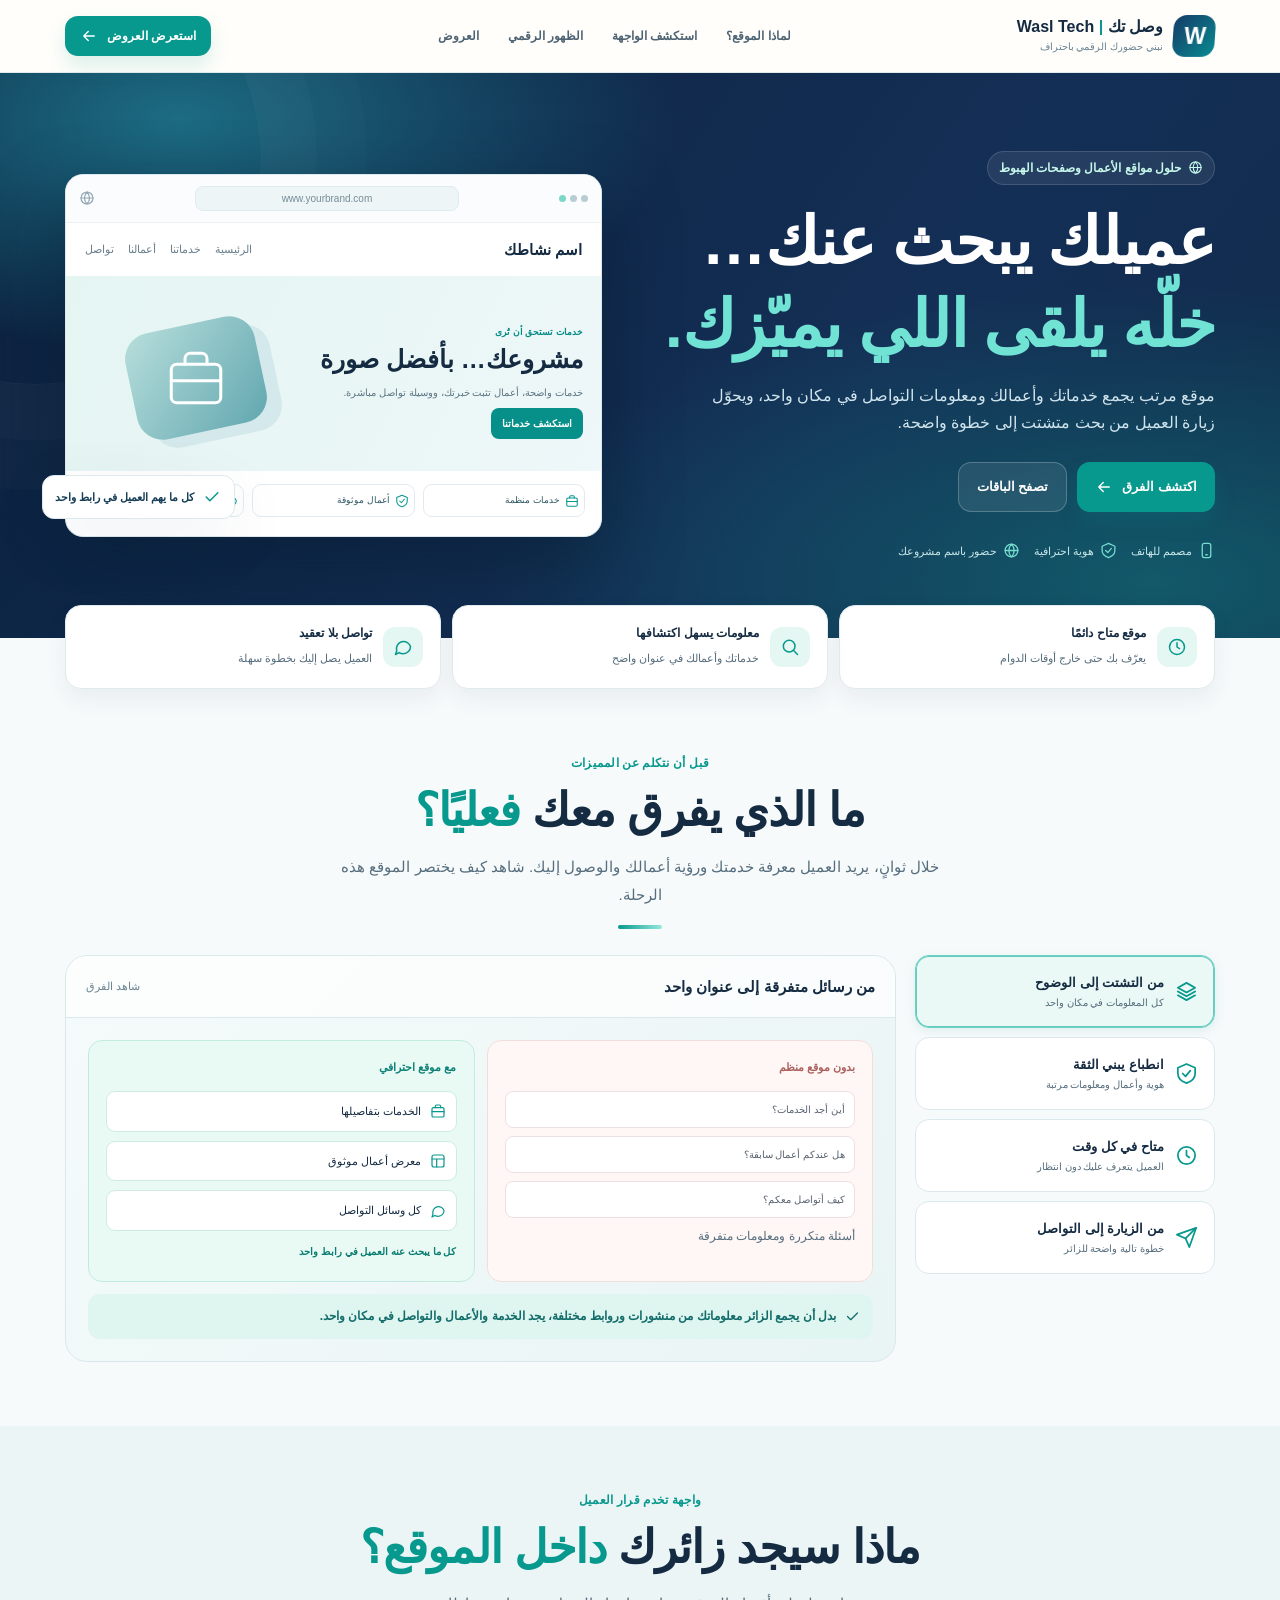
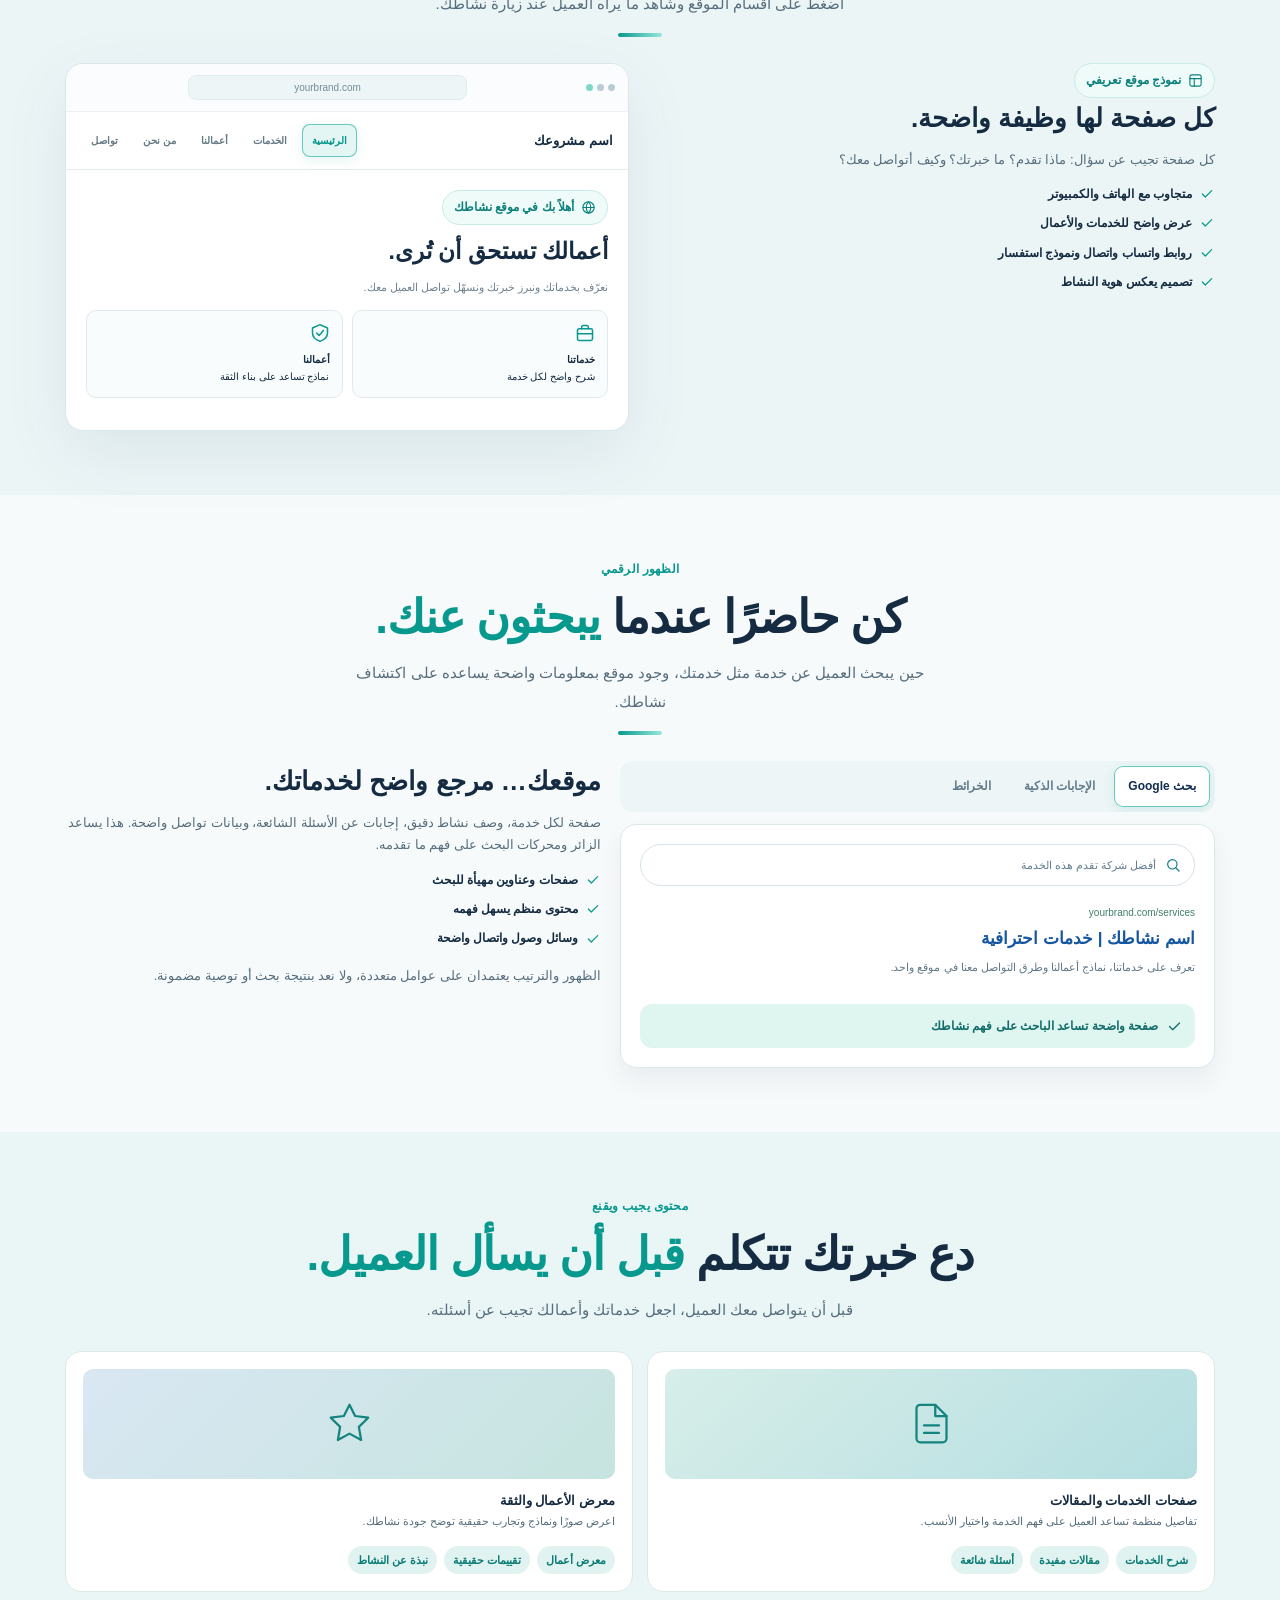
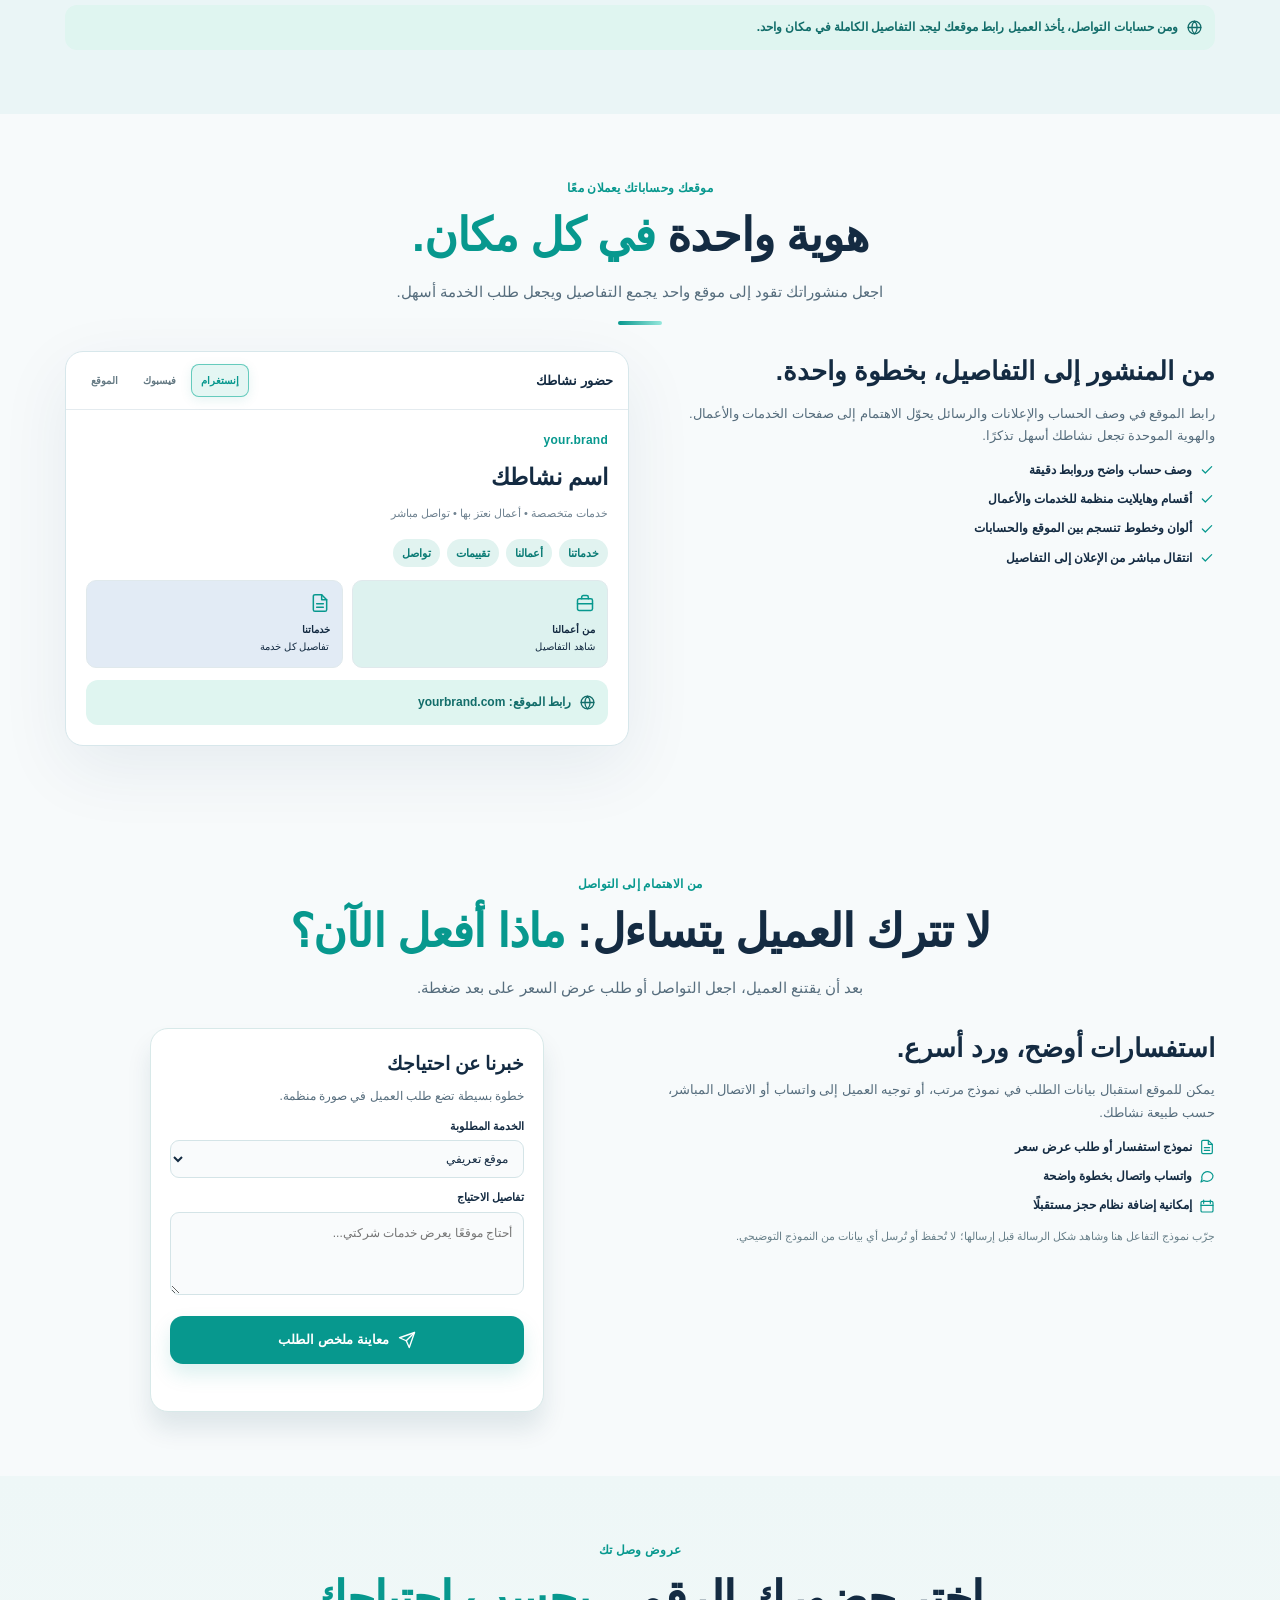
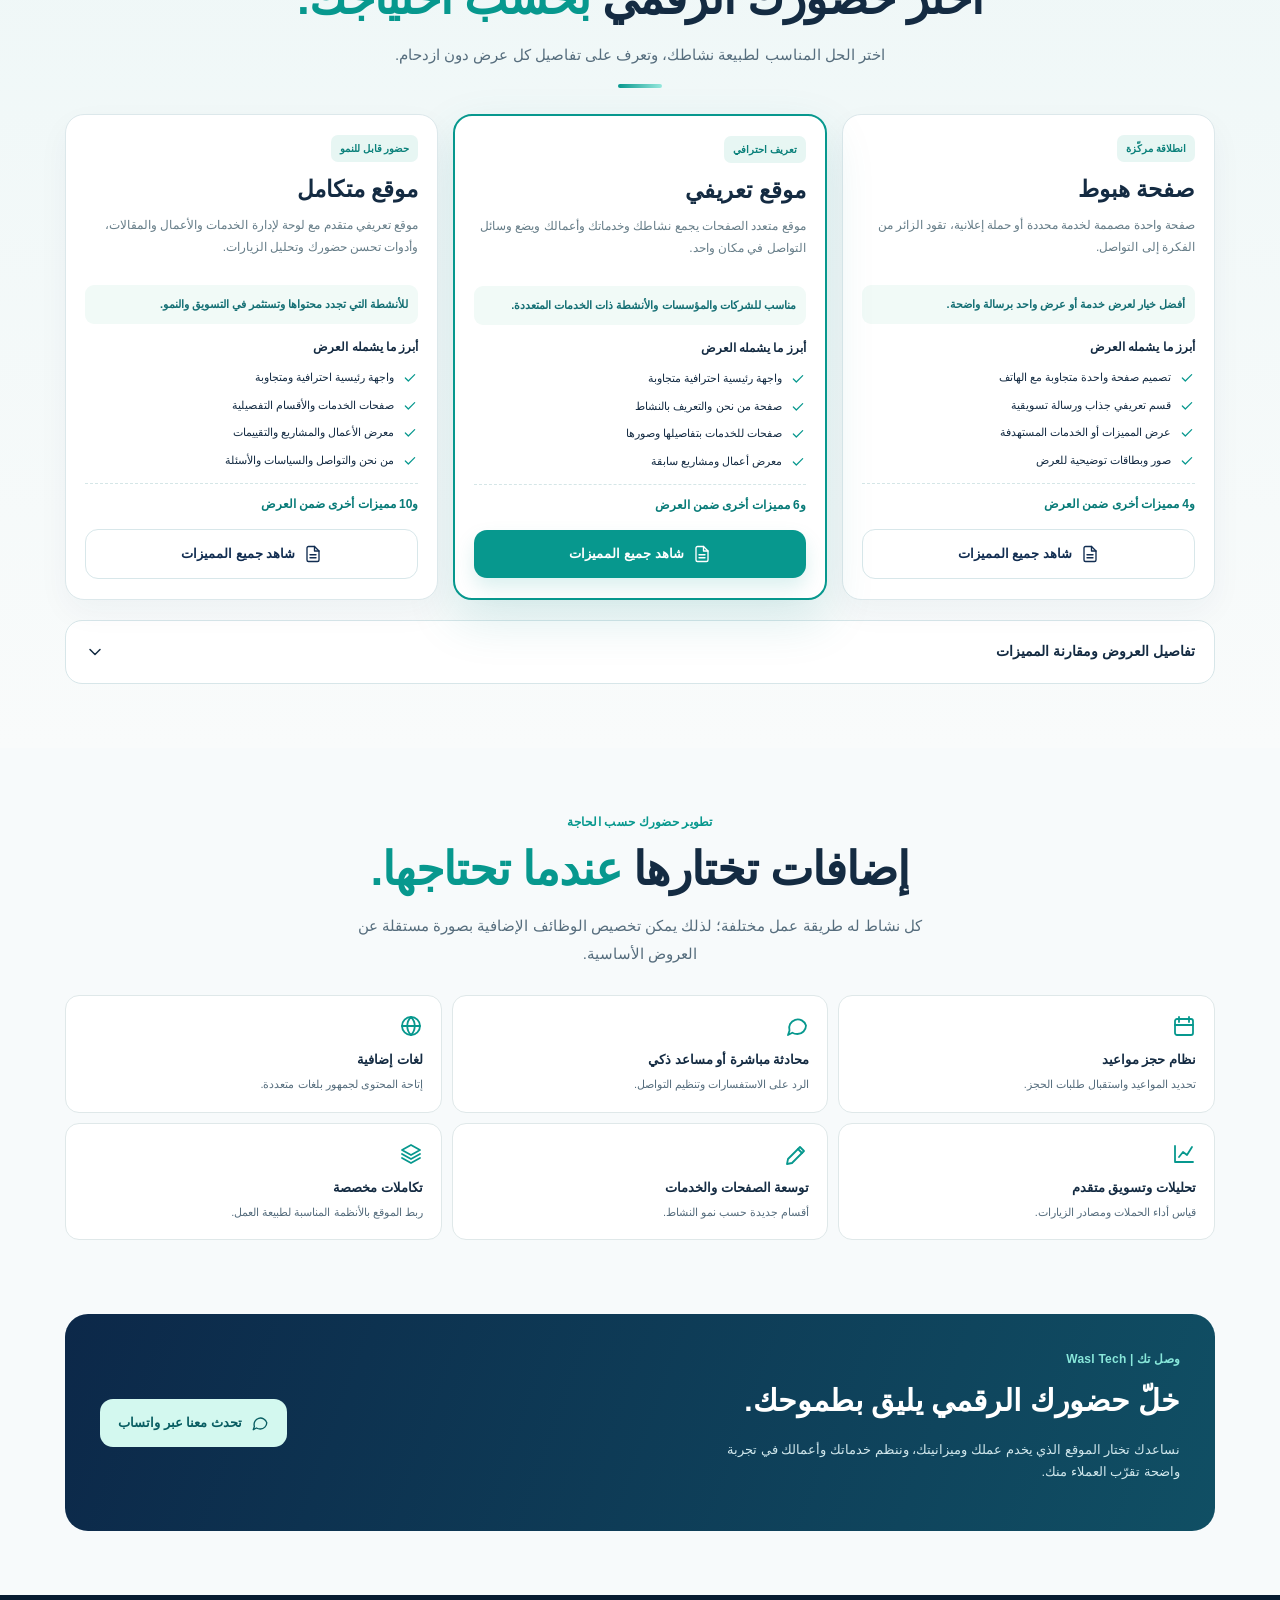
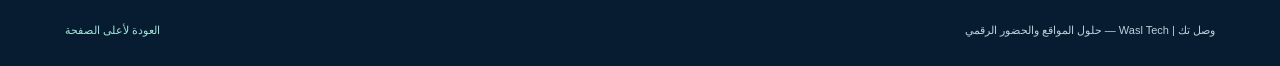
==== commit 9a783dcf: "refine: reduce copy density, improve mobile reading and progressively disclose package details" ====
--- a/عروض-المواقع/landing/index.html
+++ b/عروض-المواقع/landing/index.html
@@ -3,19 +3,45 @@
 <style>
 :root{--navy:#112d51;--dark:#091b33;--teal:#07988e;--aqua:#13b9ab;--mint:#d8f3ee;--sky:#eaf5f7;--ink:#142b42;--soft:#566d7d;--line:#dce9ec;--paper:#fff;--bg:#f7fafb;--shadow:0 22px 70px #12385813}*{box-sizing:border-box}html{scroll-behavior:smooth;scroll-padding-top:98px}body{margin:0;background:var(--bg);color:var(--ink);font-family:"Tajawal","Noto Sans Arabic",Tahoma,Arial,sans-serif;-webkit-font-smoothing:antialiased;line-height:1.7}button,input,textarea,select{font:inherit}button{cursor:pointer}button:focus-visible,a:focus-visible,input:focus-visible,textarea:focus-visible,select:focus-visible{outline:3px solid #17c8ba;outline-offset:3px}a{text-decoration:none;color:inherit}svg{display:block}.ico{width:20px;height:20px;fill:none;stroke:currentColor;stroke-width:1.8;stroke-linecap:round;stroke-linejoin:round;flex-shrink:0}.wrap{width:min(1150px,calc(100% - 36px));margin-inline:auto}.muted{color:var(--soft)}.eyebrow{color:var(--teal);font-size:12px;font-weight:900;letter-spacing:.02em}.eyebrow.inverse{color:#88e7da}.section{padding:78px 0}.section-head{max-width:730px;margin:0 auto 30px;text-align:center}.section-head h2{font-size:clamp(27px,4.3vw,46px);line-height:1.32;letter-spacing:-.9px;margin:7px 0 12px}.section-head p{font-size:15px;color:var(--soft);margin:0}.section-head h2 em,.hero h1 em{font-style:normal;color:var(--teal)}.subline{height:4px;width:44px;background:linear-gradient(90deg,var(--teal),#96e8dd);border-radius:3px;margin:15px auto 0}.pill{display:inline-flex;align-items:center;gap:7px;border:1px solid #c8ebe6;border-radius:100px;background:#effbf8;color:#0c817c;font-weight:800;font-size:12px;padding:6px 11px}.pill .ico{width:15px;height:15px}.btn{border:0;border-radius:13px;display:inline-flex;align-items:center;justify-content:center;gap:9px;background:var(--teal);color:#fff;padding:13px 18px;font-weight:900;font-size:13px;box-shadow:0 10px 20px #07988e25;transition:transform .2s,background .2s}.btn:hover{transform:translateY(-2px);background:#067b75}.btn.secondary{background:#fff;color:var(--navy);border:1px solid #d8e7ea;box-shadow:none}.btn.dark{background:var(--navy)}.btn .ico{width:18px;height:18px}.small{font-size:12px}.topbar{position:sticky;top:0;z-index:50;background:#fffefaed;backdrop-filter:blur(16px);border-bottom:1px solid #e1ebee}.topbar-inner{height:72px;display:flex;gap:20px;align-items:center;justify-content:space-between}.brand{display:flex;align-items:center;gap:10px;white-space:nowrap}.mark{width:42px;height:42px;border-radius:13px;background:linear-gradient(130deg,#153b68,#098b91);display:grid;place-items:center;color:#fff;font:900 23px Arial,sans-serif;letter-spacing:-2px;transform:skew(-4deg)}.brand strong{display:block;font-size:16px;line-height:1.3}.brand small{display:block;color:#698394;font-size:10px}.topnav{display:flex;gap:7px;align-items:center}.topnav a{font-weight:800;color:#4e6474;font-size:12px;padding:9px 11px;border-radius:10px}.topnav a:hover{background:#edf7f7;color:var(--teal)}.topbar .nav-cta{padding:10px 15px;font-size:12px}.hero{background:radial-gradient(ellipse at 14% 8%,#1c6c83 0%,transparent 32%),radial-gradient(ellipse at 90% 90%,#12596a 0%,transparent 41%),linear-gradient(125deg,#0b213d,#142f56 65%,#102b4a);color:#fff;overflow:hidden;position:relative}.hero:before{content:"";position:absolute;width:450px;height:450px;border:1px solid #ffffff0c;border-radius:50%;left:-190px;top:-140px;box-shadow:0 0 0 55px #ffffff04,0 0 0 105px #ffffff03}.hero-inner{min-height:565px;padding:72px 0;display:grid;grid-template-columns:1fr .96fr;gap:54px;align-items:center;position:relative}.hero h1{font-size:clamp(34px,5.3vw,65px);line-height:1.27;letter-spacing:-1.3px;margin:16px 0}.hero h1 em{color:#71e3d5}.hero p{color:#d0e4ed;max-width:530px;font-size:16px;margin:0 0 25px}.hero-buttons{display:flex;gap:10px;flex-wrap:wrap}.hero .btn.secondary{background:#ffffff15;color:#fff;border-color:#ffffff39}.hero-trust{display:flex;align-items:center;gap:14px;margin-top:30px;font-size:11px;color:#c7e6e8}.hero-trust span{display:flex;align-items:center;gap:6px}.hero-trust .ico{width:17px;height:17px;color:#74ddd0}.hero-visual{position:relative}.browser{background:#fff;border:1px solid #dce8eb;border-radius:18px;overflow:hidden;box-shadow:0 30px 70px #061c3080;color:var(--ink)}.browser-head{display:flex;align-items:center;gap:10px;padding:11px 13px;border-bottom:1px solid #edf1f3;background:#fbfcfd}.dots{display:flex;gap:4px;direction:ltr}.dots i{width:7px;height:7px;border-radius:50%;background:#b8cdd3}.dots i:first-child{background:#7bd8c8}.url{margin:auto;background:#eef5f6;border:1px solid #e0ebef;color:#748c97;font-size:10px;min-width:52%;text-align:center;border-radius:8px;padding:3px 9px;direction:ltr}.mock-head{display:flex;align-items:center;justify-content:space-between;padding:14px 19px;font-size:11px}.mock-head b{font-size:15px}.mock-menu{display:flex;gap:12px;color:#6a7f8d}.mock-hero{background:linear-gradient(115deg,#e4f5f2,#eef7f9);padding:24px 18px 16px;min-height:195px;display:grid;grid-template-columns:1.06fr .9fr;gap:10px;align-items:center}.mock-hero strong{font-size:25px;line-height:1.35;display:block}.mock-hero p{color:#5e7684;font-size:10px;margin:7px 0}.mini-link{display:inline-flex;border-radius:8px;background:#078f89;color:#fff;padding:7px 11px;font-size:10px;font-weight:900}.art{height:150px;display:grid;place-items:center;position:relative}.art-box{width:132px;height:108px;border-radius:26px;background:linear-gradient(135deg,#b7dedb,#62a7b0);transform:rotate(-12deg);box-shadow:13px 11px 0 #bed9e17a}.art-symbol{position:absolute;inset:0;display:grid;place-items:center;color:#fff}.art-symbol .ico{height:66px;width:66px;stroke-width:1.1}.mock-services{display:grid;grid-template-columns:repeat(3,1fr);gap:8px;padding:13px 16px 19px}.mock-services div{border:1px solid #e1ebef;border-radius:9px;padding:8px 5px;display:flex;gap:5px;align-items:center;font-size:9px;color:#2b5663}.mock-services .ico{color:var(--teal);width:14px;height:14px}.float-note{position:absolute;left:-23px;bottom:18px;display:flex;align-items:center;gap:8px;background:#fff;color:#153d55;border:1px solid #dce9ed;border-radius:12px;padding:11px 12px;box-shadow:var(--shadow);font-size:11px;font-weight:900}.float-note .ico{color:var(--teal)}.motif-strip{display:grid;grid-template-columns:repeat(3,1fr);gap:11px;margin-top:-33px;position:relative;z-index:1}.motif{background:#fff;border:1px solid #e1eaed;border-radius:16px;padding:17px;display:flex;gap:11px;align-items:center;box-shadow:0 10px 22px #082a4210}.motif b{font-size:12px;display:block}.motif small{font-size:11px;color:var(--soft)}.icon-tile{display:grid;place-items:center;background:#e4f7f3;border-radius:12px;color:var(--teal);width:40px;height:40px;flex-shrink:0}.segmented{display:flex;gap:5px;background:#edf5f6;padding:5px;border-radius:13px;max-width:100%;overflow:auto;scrollbar-width:none}.segmented::-webkit-scrollbar{display:none}.segmented button{border:0;background:transparent;color:#637c8b;font-size:12px;font-weight:900;padding:10px 14px;border-radius:9px;white-space:nowrap;transition:background .2s}.segmented button[aria-selected="true"]{color:var(--navy);background:#fff;box-shadow:0 3px 10px #0b37551a}.segmented-dark{background:#103757}.segmented-dark button{color:#d0e5ec}.segmented-dark button[aria-selected="true"]{background:#e3f8f2;color:#087d78}.storyshell{display:grid;grid-template-columns:300px minmax(0,1fr);gap:19px;align-items:stretch}.story-list{display:flex;flex-direction:column;gap:9px}.story-choice{text-align:right;padding:16px;border:1px solid #dce9ec;border-radius:14px;background:#fff;display:flex;align-items:center;gap:11px;color:var(--ink);transition:border .2s,transform .2s,background .2s}.story-choice:hover{transform:translateX(-3px);border-color:#7fd4cb}.story-choice[aria-selected="true"]{background:#eaf9f5;border-color:#6bd0c6;box-shadow:inset 3px 0 var(--teal)}.story-choice .ico{width:23px;height:23px;color:var(--teal)}.story-choice b{display:block;font-size:13px}.story-choice small{color:var(--soft);font-size:10px;display:block}.stage{border:1px solid #dbe8eb;border-radius:22px;overflow:hidden;background:linear-gradient(135deg,#f5fbfa,#e9f4f5);min-height:390px}.stage-header{padding:18px 20px;border-bottom:1px solid #dbe9eb;display:flex;justify-content:space-between;gap:12px;align-items:center;background:#ffffffbd}.stage-header strong{font-size:15px}.stage-header small{font-size:11px;color:#6a8490}.stage-main{padding:22px}.compare{display:grid;grid-template-columns:1fr 1fr;gap:12px}.compare-panel{border-radius:14px;padding:17px;min-height:242px;border:1px solid #dbe7ea;background:#fff}.compare-panel.before{background:#fff7f5;border-color:#f2ddda}.compare-panel.after{background:#e9faf4;border-color:#c1ebdf}.compare-label{font-size:11px;font-weight:900;margin-bottom:14px}.compare-panel.before .compare-label{color:#aa615e}.compare-panel.after .compare-label{color:#0b8176}.chatline{padding:9px;border-radius:8px;background:white;margin:8px 0;color:#5a6472;border:1px solid #eee0e0;font-size:10px}.preview-list{display:flex;flex-direction:column;gap:9px}.preview-row{padding:10px;border-radius:9px;background:#fff;border:1px solid #cfece2;display:flex;align-items:center;gap:8px;font-size:11px}.preview-row .ico{color:var(--teal);width:16px;height:16px}.caption-strip{display:flex;gap:8px;align-items:center;background:#dff5f0;border-radius:12px;padding:12px;color:#126d6a;font-weight:800;font-size:12px;margin-top:12px}.caption-strip .ico{width:17px;height:17px}.visit-cards{display:grid;grid-template-columns:repeat(3,1fr);gap:10px}.visit-card{background:#fff;border:1px solid #dce8ea;border-radius:13px;padding:15px}.visit-card .ico{color:var(--teal);width:23px;height:23px;margin-bottom:11px}.visit-card strong{display:block;font-size:13px}.visit-card small{font-size:11px;color:var(--soft)}.workbench{display:grid;grid-template-columns:1fr 1fr;gap:22px;align-items:start}.work-copy h3{font-size:26px;line-height:1.35;margin:3px 0 10px}.work-copy p{font-size:13px;color:var(--soft)}.work-copy .tick{display:flex;align-items:center;gap:7px;margin:9px 0;font-size:12px;font-weight:800}.work-copy .tick .ico{color:var(--teal);width:16px;height:16px}.site-window{border:1px solid #d7e7eb;border-radius:18px;overflow:hidden;background:#fff;box-shadow:var(--shadow)}.site-nav{display:flex;align-items:center;justify-content:space-between;padding:12px 15px;border-bottom:1px solid #e4ebef;font-size:11px}.site-nav strong{font-size:13px}.site-tabs{display:flex;gap:5px}.site-tabs button{border:0;background:transparent;border-radius:8px;padding:8px 10px;color:#657a84;font-weight:900;font-size:10px}.site-tabs button.active{background:#e4f6f3;color:var(--teal)}.site-page{padding:20px;min-height:260px}.site-page h4{font-size:23px;margin:7px 0}.site-page p{font-size:11px;color:#708391;line-height:1.8;margin:4px 0 13px}.two-mini{display:grid;grid-template-columns:repeat(2,1fr);gap:9px}.mini-card{border:1px solid #e0e9ec;border-radius:10px;padding:12px;background:#f8fcfc;font-size:10px}.mini-card .ico{color:var(--teal);margin-bottom:8px}.mini-card b{display:block}.search-visual{display:grid;grid-template-columns:1fr .9fr;gap:19px;align-items:center}.search-box{border:1px solid #dce7e9;background:#fff;border-radius:16px;min-height:305px;padding:19px;box-shadow:0 13px 25px #18395011}.search-query{border:1px solid #d7e4eb;padding:11px 13px;border-radius:100px;display:flex;gap:9px;align-items:center;font-size:11px;color:#627d8f}.search-query .ico{color:#0e7e88;width:16px;height:16px}.result-url{font-size:10px;color:#417e6e;margin-top:18px}.result-title{font-size:17px;color:#1556a1;font-weight:900;margin:4px 0}.result-desc{font-size:11px;color:#617789}.ai-response{display:flex;gap:10px;align-items:start;margin-top:17px}.ai-response .icon-tile{width:32px;height:32px}.map-demo{position:relative;background:repeating-linear-gradient(0deg,#e6f0ea 0 25px,#d2e5db 25px 30px);height:120px;border-radius:12px;overflow:hidden}.map-demo:before,.map-demo:after{content:"";position:absolute;background:#fff;transform:rotate(-24deg);top:38px;left:-10%;width:120%;height:14px}.map-demo:after{transform:rotate(52deg);top:56px}.map-pin{position:absolute;top:25px;left:45%;z-index:1;display:grid;place-items:center;width:44px;height:44px;background:#fff;border:2px solid var(--teal);color:var(--teal);border-radius:50%;box-shadow:0 7px 12px #2f6b6c35}.map-pin .ico{width:22px;height:22px}.contact-sim{border:1px solid #d8e9e9;border-radius:18px;background:#fff;padding:19px;max-width:470px;margin:auto;box-shadow:0 17px 25px #0b36521a}.contact-sim h3{margin:0 0 6px}.contact-sim label{font-size:11px;font-weight:900;display:block;margin:10px 0 5px}.field{width:100%;padding:10px 11px;border-radius:9px;border:1px solid #d4e4e7;background:#f9fbfc;color:var(--ink);font-size:12px}.field:focus{border-color:var(--teal);outline:2px solid #a6e7dd}.contact-feedback{font-size:11px;color:#087f78;margin-top:10px;min-height:18px}.social-grid{display:grid;grid-template-columns:1fr 1fr;gap:14px}.social-card{border:1px solid #dce9e9;background:#fff;border-radius:16px;padding:17px}.social-post{height:110px;background:linear-gradient(140deg,#d7eee9,#b5dee1);border-radius:10px;display:grid;place-items:center;color:#14847f}.social-post .ico{height:45px;width:45px;stroke-width:1.2}.social-card strong{font-size:13px;display:block;margin-top:11px}.social-card p{font-size:11px;color:var(--soft);margin:0}.step-tabs{display:flex;gap:7px;flex-wrap:wrap;margin-top:15px}.step-tabs span{background:#e1f3f0;border-radius:30px;font-size:11px;padding:5px 9px;color:#0a7b75;font-weight:800}.packages{background:linear-gradient(#eef7f7,#f9fbfb)}.package-grid{display:grid;grid-template-columns:repeat(3,minmax(0,1fr));gap:15px;align-items:stretch}.plan{border:1px solid #dce8eb;background:#fff;border-radius:19px;padding:22px 18px 19px;box-shadow:0 12px 32px #1237530b;display:flex;flex-direction:column;min-width:0}.plan.featured{border:2px solid var(--teal);box-shadow:0 20px 50px #078a8424}.plan-label{display:inline-block;background:#e7f6f3;color:#0b817b;padding:5px 9px;border-radius:7px;font-size:10px;font-weight:900;align-self:start}.plan h3{font-size:23px;line-height:1.3;margin:13px 0 9px}.plan-desc{color:#667d88;font-size:12px;min-height:61px;margin:0 0 10px}.plan-benefit{font-size:11px;font-weight:900;color:#146f74;background:#f1faf7;padding:10px;border-radius:9px;margin-bottom:13px}.plan ul{margin:0;padding:0;list-style:none;display:flex;flex-direction:column;gap:11px}.plan li{display:flex;gap:8px;font-size:11px;line-height:1.6}.plan li .ico{width:16px;height:16px;color:var(--teal);flex-shrink:0;margin-top:1px}.plan .plan-bottom{margin-top:auto;padding-top:19px}.plan .plan-bottom .btn{width:100%}.plan .secondary{box-shadow:none}.plan .price-note{font-size:10px;text-align:center;color:#81929e;margin-top:10px}.detail-drawer{margin-top:20px;background:#fff;border-radius:17px;border:1px solid #d7e6e9;overflow:hidden}.detail-drawer>summary{padding:19px;cursor:pointer;font-size:14px;font-weight:900;display:flex;justify-content:space-between;align-items:center;list-style:none}.detail-drawer>summary::-webkit-details-marker{display:none}.detail-drawer[open]>summary .ico{transform:rotate(180deg)}.detail-inner{border-top:1px solid #e5eff0;padding:19px}.plan-select{display:grid;grid-template-columns:repeat(3,1fr);gap:7px;margin-bottom:17px}.plan-select button{border:1px solid #dce8e8;background:#f5f9fa;border-radius:11px;padding:11px 8px;font-size:12px;font-weight:900;color:#607786}.plan-select button.active{border-color:#29b6aa;background:#e5f8f3;color:#087c76}.detail-list{display:grid;grid-template-columns:repeat(2,minmax(0,1fr));gap:10px}.detail-item{border:1px solid #e1ecee;border-radius:11px;background:#fbfdfd;padding:14px;font-size:12px}.detail-item b{display:block;color:#173d56;margin-bottom:6px}.detail-item span{color:#5d7380;font-size:11px}.extras{display:grid;grid-template-columns:repeat(3,1fr);gap:10px}.extra{background:#fff;border:1px solid #dfe8e9;border-radius:14px;padding:18px}.extra .ico{color:var(--teal);width:24px;height:24px;margin-bottom:11px}.extra b{display:block;font-size:13px}.extra p{font-size:11px;color:var(--soft);margin:4px 0 0}.contact-end{background:linear-gradient(110deg,#0c2849,#104f64);border-radius:23px;padding:35px;display:flex;align-items:center;justify-content:space-between;gap:25px;color:#fff}.contact-end h2{font-size:30px;margin:5px 0 10px}.contact-end p{color:#d0e7ec;font-size:13px;max-width:490px}.contact-end .btn{background:#d3f8ef;color:#085d62;box-shadow:none}.footer{padding:26px 0;background:#081c31;color:#b9d2db;font-size:11px}.footer-inner{display:flex;justify-content:space-between;gap:20px;align-items:center}.footer a{color:#a4e5db}.hidden{display:none!important}.mobile-nav{display:none}.motion-in{animation:lift .42s both}@keyframes lift{from{transform:translateY(10px);opacity:.25}to{transform:none;opacity:1}}@media(max-width:900px){.hero-inner{gap:28px}.storyshell{grid-template-columns:1fr}.story-list{flex-direction:row;overflow:auto;scrollbar-width:none}.story-choice{flex:1 0 160px}.topnav{display:none}.mobile-nav{display:block}.workbench{grid-template-columns:1fr}.work-copy{order:1}.site-window{order:2}.package-grid{grid-template-columns:1fr}.plan-desc{min-height:0}.extras{grid-template-columns:repeat(2,1fr)}.search-visual{grid-template-columns:1fr}}@media(max-width:640px){.wrap{width:min(100% - 28px,520px)}.section{padding:57px 0}.section-head h2{font-size:29px}.section-head p{font-size:12px}.topbar-inner{height:63px}.brand .mark{height:35px;width:35px;font-size:19px}.brand strong{font-size:13px}.brand small{font-size:9px}.topbar .nav-cta{font-size:10px;padding:9px}.hero-inner{padding:46px 0 62px;grid-template-columns:1fr;gap:38px}.hero h1{font-size:36px}.hero p{font-size:13px}.hero-trust{gap:10px;flex-wrap:wrap}.hero-visual{margin-inline:6px}.mock-hero strong{font-size:20px}.float-note{left:-10px;bottom:-16px}.motif-strip{grid-template-columns:repeat(3,1fr);gap:6px;margin-top:-26px}.motif{padding:10px 6px;display:block;text-align:center;border-radius:12px}.motif .icon-tile{margin:auto auto 7px;width:32px;height:32px}.motif b{font-size:10px;line-height:1.4}.motif small{display:none}.motif .ico{width:18px;height:18px}.stage-header{padding:13px}.stage-main{padding:14px}.stage{min-height:0}.compare-panel{padding:11px;min-height:235px}.compare{gap:7px}.chatline{font-size:9px;padding:8px}.preview-row{font-size:9px;padding:8px}.visit-cards{gap:6px}.visit-card{padding:9px}.visit-card strong{font-size:10px}.visit-card small{font-size:9px}.visit-card .ico{width:20px;height:20px}.site-nav{flex-wrap:wrap;gap:6px}.site-tabs{overflow:auto;max-width:100%;scrollbar-width:none}.site-tabs button{padding:7px;font-size:9px}.site-page{min-height:240px}.work-copy h3{font-size:21px}.social-grid{gap:8px}.social-card{padding:10px}.contact-end{padding:26px 20px;flex-direction:column;align-items:stretch}.contact-end h2{font-size:24px}.footer-inner{flex-direction:column;text-align:center}.extras{gap:8px}.extra{padding:11px}.extra b{font-size:11px}.detail-list{grid-template-columns:1fr}.plan-select button{font-size:10px;padding:10px 4px}.mock-head{padding:11px}.mock-menu{gap:6px;font-size:8px}.art-box{height:90px;width:96px}.art-symbol .ico{width:44px;height:44px}.mock-hero{min-height:160px}.mock-services{gap:4px;padding:9px}.mock-services div{padding:6px 4px;font-size:8px}.mock-services .ico{width:12px;height:12px}.hero-buttons .btn{padding:11px 12px;font-size:11px}}
 @media(prefers-reduced-motion:reduce){*,*:before,*:after{scroll-behavior:auto!important;animation:none!important;transition:none!important}}
+
+/* UX clarity pass: progressive disclosure, action affordances, mobile rhythm */
+.section{padding-block:64px}.section-head{margin-bottom:26px}.section-head p{max-width:610px;margin-inline:auto;line-height:1.9}
+.story-choice,.site-tabs button,.segmented button,.plan-select button{cursor:pointer;transition:background .18s,border-color .18s,transform .18s,box-shadow .18s}
+.story-choice:active,.site-tabs button:active,.segmented button:active{transform:scale(.985)}
+.story-choice:focus-visible,.site-tabs button:focus-visible,.segmented button:focus-visible,.btn:focus-visible,.plan-select button:focus-visible{outline:3px solid #26bdad;outline-offset:3px}
+.story-choice[aria-selected="true"],.site-tabs button[aria-selected="true"],.segmented button[aria-selected="true"]{box-shadow:inset 0 0 0 1px #65cbbd,0 3px 12px #078d881b}
+.search-box{min-height:215px}.search-visual{align-items:start}.stage{min-height:0}
+.plan ul{gap:10px}.plan-desc{line-height:1.85}.plan-included{font-size:12px;font-weight:900;color:var(--ink);margin:0 0 12px}
+.more-features{font-size:12px;font-weight:800;color:#087b78;margin-top:14px;padding-top:10px;border-top:1px dashed #d5e6e7}
+.price-note{display:none}.plan .plan-bottom{padding-top:14px}.plan{padding:20px 19px}
+.detail-title{font-size:25px;margin:7px 0 8px}.detail-intro{color:var(--soft);font-size:14px;line-height:1.85;margin:0 0 18px}
+.detail-subhead{font-size:16px;margin:20px 0 12px;color:var(--ink)}
+.full-plan-features{list-style:none;padding:0;margin:0;display:grid;grid-template-columns:repeat(2,minmax(0,1fr));gap:10px}
+.full-plan-features li{padding:10px 12px;background:#f0f8f7;border-radius:10px;display:flex;gap:9px;align-items:flex-start;font-size:12px;line-height:1.8;font-weight:650}
+.full-plan-features svg{flex:0 0 17px;width:17px;height:17px;color:#07998d;margin-top:3px}
+#plan-details{scroll-margin-top:84px}
+@media(max-width:700px){
+ .section{padding-block:44px}.section-head{margin-bottom:22px}.section-head h2{font-size:clamp(26px,7.2vw,31px);line-height:1.43;margin:9px 0 10px}.section-head p{font-size:13px;line-height:1.95}
+ .hero-inner{padding:45px 0 54px;gap:26px;min-height:auto}.hero h1{font-size:34px;line-height:1.35}.hero p{line-height:1.9}
+ .storyshell,.workbench,.search-visual{gap:15px}.work-copy h3{font-size:22px;line-height:1.5}.work-copy p{font-size:13px;line-height:1.9}
+ .search-box{min-height:0;padding:16px}.stage{min-height:0}.motif-strip{gap:7px;margin-top:-16px}.motif{padding:11px 4px}.motif small{font-size:9px}
+ .plan{padding:19px 17px}.plan ul{gap:9px}.plan .plan-bottom .btn{min-height:48px}
+ .full-plan-features{grid-template-columns:1fr}.detail-title{font-size:22px}.detail-intro{font-size:13px}
+ .site-tabs button,.segmented button{min-height:41px}
+}
 </style></head><body>
 <svg xmlns="http://www.w3.org/2000/svg" style="position:absolute;width:0;height:0;overflow:hidden" aria-hidden="true"><defs>
 <symbol id="i-check" viewBox="0 0 24 24"><path d="m5 12 4.5 4.5L19 7"/></symbol><symbol id="i-arrow" viewBox="0 0 24 24"><path d="M19 12H5m6-6-6 6 6 6"/></symbol><symbol id="i-globe" viewBox="0 0 24 24"><circle cx="12" cy="12" r="9"/><path d="M3 12h18M12 3c5 5 5 13 0 18M12 3c-5 5-5 13 0 18"/></symbol><symbol id="i-search" viewBox="0 0 24 24"><circle cx="11" cy="11" r="7"/><path d="m16 16 5 5"/></symbol><symbol id="i-layout" viewBox="0 0 24 24"><rect x="3" y="3" width="18" height="18" rx="3"/><path d="M3 9h18M10 9v12"/></symbol><symbol id="i-shield" viewBox="0 0 24 24"><path d="m12 2 9 4v6c0 5-3 8-9 10-6-2-9-5-9-10V6Z"/><path d="m8 12 3 3 5-6"/></symbol><symbol id="i-phone" viewBox="0 0 24 24"><rect x="6" y="2" width="12" height="20" rx="3"/><path d="M11 18h2"/></symbol><symbol id="i-briefcase" viewBox="0 0 24 24"><rect x="3" y="7" width="18" height="14" rx="2"/><path d="M8 7V5a2 2 0 0 1 2-2h4a2 2 0 0 1 2 2v2M3 13h18"/></symbol><symbol id="i-chat" viewBox="0 0 24 24"><path d="M21 11.5a8.5 8.5 0 0 1-8.5 8.5c-2 0-3.7-.4-5.2-1.3L3 21l1.5-4.4A8.5 8.5 0 1 1 21 11.5Z"/></symbol><symbol id="i-pin" viewBox="0 0 24 24"><path d="M20 10c0 6-8 12-8 12S4 16 4 10a8 8 0 1 1 16 0Z"/><circle cx="12" cy="10" r="2.5"/></symbol><symbol id="i-star" viewBox="0 0 24 24"><path d="m12 2 3 6 7 .9-5 4.9 1.2 7L12 17.4 5.8 20.8 7 13.8 2 8.9 9 8Z"/></symbol><symbol id="i-file" viewBox="0 0 24 24"><path d="M14 2H6a2 2 0 0 0-2 2v16a2 2 0 0 0 2 2h12a2 2 0 0 0 2-2V8Z"/><path d="M14 2v6h6M8 13h8M8 17h8"/></symbol><symbol id="i-edit" viewBox="0 0 24 24"><path d="m3 17 12-12 4 4-12 12-5 1Z"/><path d="m13 7 4 4"/></symbol><symbol id="i-chart" viewBox="0 0 24 24"><path d="M3 20V4M3 20h18M7 15l4-5 4 3 5-8"/></symbol><symbol id="i-calendar" viewBox="0 0 24 24"><rect x="3" y="5" width="18" height="16" rx="2"/><path d="M7 3v5M17 3v5M3 11h18"/></symbol><symbol id="i-chevron" viewBox="0 0 24 24"><path d="m6 9 6 6 6-6"/></symbol><symbol id="i-layers" viewBox="0 0 24 24"><path d="m12 3 9 5-9 5-9-5ZM3 12l9 5 9-5M3 16l9 5 9-5"/></symbol><symbol id="i-send" viewBox="0 0 24 24"><path d="m22 2-7 20-4-9-9-4Z"/><path d="M22 2 11 13"/></symbol><symbol id="i-clock" viewBox="0 0 24 24"><circle cx="12" cy="12" r="9"/><path d="M12 7v5l3 2"/></symbol><symbol id="i-spark" viewBox="0 0 24 24"><path d="m12 2 2.5 7.5L22 12l-7.5 2.5L12 22l-2.5-7.5L2 12l7.5-2.5Z"/></symbol><symbol id="i-users" viewBox="0 0 24 24"><circle cx="9" cy="8" r="3"/><path d="M3 20v-2a6 6 0 0 1 12 0v2M17 5a3 3 0 0 1 0 6M18 14a5 5 0 0 1 3 5"/></symbol></defs></svg>
 <header class="topbar"><div class="wrap topbar-inner"><a class="brand" href="#home" aria-label="وصل تك - الرئيسية"><span class="mark">W</span><span><strong>وصل تك <span style="color:#0c9890">|</span> Wasl Tech</strong><small>نبني حضورك الرقمي باحتراف</small></span></a><nav class="topnav" aria-label="القائمة الرئيسية"><a href="#why">لماذا الموقع؟</a><a href="#preview">استكشف الواجهة</a><a href="#discover">الظهور الرقمي</a><a href="#offers">العروض</a></nav><a class="btn nav-cta" href="#offers">استعرض العروض <svg class="ico"><use href="#i-arrow"/></svg></a></div></header>
 <main><section class="hero" id="home"><div class="wrap hero-inner"><div><div class="pill" style="background:#ffffff13;color:#c5f6e9;border-color:#ffffff24"><svg class="ico"><use href="#i-globe"/></svg> حلول مواقع الأعمال وصفحات الهبوط</div><h1>عميلك يبحث عنك…<br><em>خلّه يلقى اللي يميّزك.</em></h1><p>موقع مرتب يجمع خدماتك وأعمالك ومعلومات التواصل في مكان واحد، ويحوّل زيارة العميل من بحث متشتت إلى خطوة واضحة.</p><div class="hero-buttons"><a class="btn" href="#why">اكتشف الفرق <svg class="ico"><use href="#i-arrow"/></svg></a><a class="btn secondary" href="#offers">تصفح الباقات</a></div><div class="hero-trust"><span><svg class="ico"><use href="#i-phone"/></svg> مصمم للهاتف</span><span><svg class="ico"><use href="#i-shield"/></svg> هوية احترافية</span><span><svg class="ico"><use href="#i-globe"/></svg> حضور باسم مشروعك</span></div></div><div class="hero-visual"><div class="browser"><div class="browser-head"><span class="dots"><i></i><i></i><i></i></span><span class="url">www.yourbrand.com</span><svg class="ico" style="width:16px;color:#91a7b2"><use href="#i-globe"/></svg></div><div class="mock-head"><b>اسم نشاطك</b><span class="mock-menu">الرئيسية　 خدماتنا　 أعمالنا　 تواصل</span></div><div class="mock-hero"><div><span style="font-size:9px;color:#078c86;font-weight:900">خدمات تستحق أن تُرى</span><strong>مشروعك… بأفضل صورة</strong><p>خدمات واضحة، أعمال تثبت خبرتك، ووسيلة تواصل مباشرة.</p><span class="mini-link">استكشف خدماتنا</span></div><div class="art"><div class="art-box"></div><span class="art-symbol"><svg class="ico"><use href="#i-briefcase"/></svg></span></div></div><div class="mock-services"><div><svg class="ico"><use href="#i-briefcase"/></svg> خدمات منظمة</div><div><svg class="ico"><use href="#i-shield"/></svg> أعمال موثوقة</div><div><svg class="ico"><use href="#i-chat"/></svg> تواصل مباشر</div></div></div><div class="float-note"><svg class="ico"><use href="#i-check"/></svg> كل ما يهم العميل في رابط واحد</div></div></div></section>
 <div class="wrap motif-strip"><div class="motif"><span class="icon-tile"><svg class="ico"><use href="#i-clock"/></svg></span><span><b>موقع متاح دائمًا</b><small>يعرّف بك حتى خارج أوقات الدوام</small></span></div><div class="motif"><span class="icon-tile"><svg class="ico"><use href="#i-search"/></svg></span><span><b>معلومات يسهل اكتشافها</b><small>خدماتك وأعمالك في عنوان واضح</small></span></div><div class="motif"><span class="icon-tile"><svg class="ico"><use href="#i-chat"/></svg></span><span><b>تواصل بلا تعقيد</b><small>العميل يصل إليك بخطوة سهلة</small></span></div></div>
-<section class="section" id="why"><div class="wrap"><div class="section-head"><div class="eyebrow">قبل أن نتكلم عن المميزات</div><h2>ما الذي يفرق معك <em>فعليًا؟</em></h2><p>العميل يريد إجابة واضحة: ماذا تقدم؟ لماذا يختارك؟ وكيف يتواصل معك؟ جرّب الفرق بين المعلومات المتفرقة والواجهة المنظمة.</p><div class="subline"></div></div><div class="storyshell"><div class="story-list" role="tablist" aria-label="فوائد الموقع"><button class="story-choice" role="tab" aria-selected="true" data-story="clarity"><svg class="ico"><use href="#i-layers"/></svg><span><b>من التشتت إلى الوضوح</b><small>كل المعلومات في مكان واحد</small></span></button><button class="story-choice" role="tab" aria-selected="false" data-story="trust"><svg class="ico"><use href="#i-shield"/></svg><span><b>انطباع يبني الثقة</b><small>هوية وأعمال ومعلومات مرتبة</small></span></button><button class="story-choice" role="tab" aria-selected="false" data-story="always"><svg class="ico"><use href="#i-clock"/></svg><span><b>متاح في كل وقت</b><small>العميل يتعرف عليك دون انتظار</small></span></button><button class="story-choice" role="tab" aria-selected="false" data-story="action"><svg class="ico"><use href="#i-send"/></svg><span><b>من الزيارة إلى التواصل</b><small>خطوة تالية واضحة للزائر</small></span></button></div><div class="stage" id="benefit-stage" aria-live="polite"></div></div></div></section>
-<section class="section" style="background:#ecf5f6" id="preview"><div class="wrap"><div class="section-head"><div class="eyebrow">واجهة تخدم قرار العميل</div><h2>ماذا سيجد زائرك <em>داخل الموقع؟</em></h2><p>افتح صفحات الموقع المصغّر، وشاهد كيف يرتّب خدماتك وأعمالك والتواصل بدل التنقل بين المنشورات.</p><div class="subline"></div></div><div class="workbench"><div class="work-copy"><div class="pill"><svg class="ico"><use href="#i-layout"/></svg> نموذج موقع تعريفي</div><h3>كل صفحة لها وظيفة واضحة.</h3><p>الرئيسية تقدّم انطباعًا أول، وصفحات الخدمات تشرح التفاصيل، ومعرض الأعمال يعزز الثقة، وصفحة التواصل تجعل الخطوة التالية سهلة.</p><div class="tick"><svg class="ico"><use href="#i-check"/></svg> متجاوب مع الهاتف والكمبيوتر</div><div class="tick"><svg class="ico"><use href="#i-check"/></svg> عرض واضح للخدمات والأعمال</div><div class="tick"><svg class="ico"><use href="#i-check"/></svg> روابط واتساب واتصال ونموذج استفسار</div><div class="tick"><svg class="ico"><use href="#i-check"/></svg> تصميم يعكس هوية النشاط</div></div><div class="site-window"><div class="browser-head"><div class="dots"><i></i><i></i><i></i></div><span class="url">yourbrand.com</span></div><div class="site-nav"><strong>اسم مشروعك</strong><div class="site-tabs" role="tablist" aria-label="صفحات نموذج الموقع"><button class="active" role="tab" aria-selected="true" data-site="home">الرئيسية</button><button role="tab" aria-selected="false" data-site="services">الخدمات</button><button role="tab" aria-selected="false" data-site="works">أعمالنا</button><button role="tab" aria-selected="false" data-site="about">من نحن</button><button role="tab" aria-selected="false" data-site="contact">تواصل</button></div></div><div class="site-page motion-in" id="site-content"></div></div></div></div></section>
-<section class="section" id="discover"><div class="wrap"><div class="section-head"><div class="eyebrow">الظهور الرقمي</div><h2>كن حاضرًا عندما <em>يبحثون عنك.</em></h2><p>قد يبدأ اكتشاف نشاطك من بحث Google أو سؤال لمساعد ذكي أو خرائط الأعمال. وجود موقع منظّم يجعل معلوماتك أوضح وأسهل للاكتشاف.</p><div class="subline"></div></div><div class="search-visual"><div><div class="segmented" role="tablist" aria-label="قنوات اكتشاف النشاط"><button role="tab" aria-selected="true" data-channel="google">بحث Google</button><button role="tab" aria-selected="false" data-channel="ai">الإجابات الذكية</button><button role="tab" aria-selected="false" data-channel="maps">الخرائط</button></div><div class="search-box motion-in" id="channel-preview" style="margin-top:12px"></div></div><div class="work-copy"><h3>موقعك… مرجع واضح لخدماتك.</h3><p>صفحة لكل خدمة، وصف نشاط دقيق، إجابات عن الأسئلة الشائعة، وبيانات تواصل واضحة. هذا يساعد الزائر ومحركات البحث على فهم ما تقدمه.</p><div class="tick"><svg class="ico"><use href="#i-check"/></svg> صفحات وعناوين مهيأة للبحث</div><div class="tick"><svg class="ico"><use href="#i-check"/></svg> محتوى منظم يسهل فهمه</div><div class="tick"><svg class="ico"><use href="#i-check"/></svg> وسائل وصول واتصال واضحة</div><p class="small" style="margin-top:16px">الظهور والترتيب يعتمدان على عوامل متعددة، ولا نعد بنتيجة بحث أو توصية مضمونة.</p></div></div></div></section>
-<section class="section" style="background:#eaf5f6" id="content"><div class="wrap"><div class="section-head"><div class="eyebrow">محتوى يجيب ويقنع</div><h2>دع خبرتك تتكلم <em>قبل أن يسأل العميل.</em></h2><p>عرّف بخدماتك، اعرض أعمالك السابقة، واجب عن الأسئلة التي تتكرر لدى العملاء.</p></div><div class="social-grid"><div class="social-card"><div class="social-post"><svg class="ico"><use href="#i-file"/></svg></div><strong>صفحات الخدمات والمقالات</strong><p>تفاصيل منظمة تساعد العميل على فهم الخدمة واختيار الأنسب.</p><div class="step-tabs"><span>شرح الخدمات</span><span>مقالات مفيدة</span><span>أسئلة شائعة</span></div></div><div class="social-card"><div class="social-post" style="background:linear-gradient(135deg,#d9e7f3,#c6e4df)"><svg class="ico"><use href="#i-star"/></svg></div><strong>معرض الأعمال والثقة</strong><p>اعرض صورًا ونماذج وتجارب حقيقية توضح جودة نشاطك.</p><div class="step-tabs"><span>معرض أعمال</span><span>تقييمات حقيقية</span><span>نبذة عن النشاط</span></div></div></div><div class="caption-strip" style="margin-top:13px"><svg class="ico"><use href="#i-globe"/></svg> ومن حسابات التواصل، يأخذ العميل رابط موقعك ليجد التفاصيل الكاملة في مكان واحد.</div></div></section>
-<section class="section" id="social"><div class="wrap"><div class="section-head"><div class="eyebrow">موقعك وحساباتك يعملان معًا</div><h2>هوية واحدة <em>في كل مكان.</em></h2><p>المنشور يلفت انتباه العميل، والموقع يعطيه التفاصيل؛ حافظ على صورة متناسقة من حساباتك إلى موقعك.</p><div class="subline"></div></div><div class="workbench"><div class="work-copy"><h3>من المنشور إلى التفاصيل، بخطوة واحدة.</h3><p>رابط الموقع في وصف الحساب والإعلانات والرسائل يحوّل الاهتمام إلى صفحات الخدمات والأعمال. والهوية الموحدة تجعل نشاطك أسهل تذكرًا.</p><div class="tick"><svg class="ico"><use href="#i-check"/></svg> وصف حساب واضح وروابط دقيقة</div><div class="tick"><svg class="ico"><use href="#i-check"/></svg> أقسام وهايلايت منظمة للخدمات والأعمال</div><div class="tick"><svg class="ico"><use href="#i-check"/></svg> ألوان وخطوط تنسجم بين الموقع والحسابات</div><div class="tick"><svg class="ico"><use href="#i-check"/></svg> انتقال مباشر من الإعلان إلى التفاصيل</div></div><div class="site-window"><div class="site-nav"><strong>حضور نشاطك</strong><div class="site-tabs" role="tablist" aria-label="التنقل بين قنوات النشاط"><button class="active" role="tab" aria-selected="true" data-social="instagram">إنستغرام</button><button role="tab" aria-selected="false" data-social="facebook">فيسبوك</button><button role="tab" aria-selected="false" data-social="website">الموقع</button></div></div><div id="social-preview" class="site-page motion-in"></div></div></div></div></section>
-<section class="section" id="engage"><div class="wrap"><div class="section-head"><div class="eyebrow">من الاهتمام إلى التواصل</div><h2>لا تترك العميل يتساءل: <em>ماذا أفعل الآن؟</em></h2><p>عندما يفهم العميل خدمتك، يحتاج طريقة سهلة ليطلب عرض سعر، أو يحجز، أو يرسل استفسارًا.</p></div><div class="workbench"><div class="work-copy"><h3>استفسارات أوضح، ورد أسرع.</h3><p>يمكن للموقع استقبال بيانات الطلب في نموذج مرتب، أو توجيه العميل إلى واتساب أو الاتصال المباشر، حسب طبيعة نشاطك.</p><div class="tick"><svg class="ico"><use href="#i-file"/></svg> نموذج استفسار أو طلب عرض سعر</div><div class="tick"><svg class="ico"><use href="#i-chat"/></svg> واتساب واتصال بخطوة واضحة</div><div class="tick"><svg class="ico"><use href="#i-calendar"/></svg> إمكانية إضافة نظام حجز مستقبلًا</div><p style="font-size:11px;color:#69808a">جرّب نموذج التفاعل هنا وشاهد شكل الرسالة قبل إرسالها؛ لا تُحفظ أو تُرسل أي بيانات من النموذج التوضيحي.</p></div><div class="contact-sim"><h3>خبرنا عن احتياجك</h3><div class="muted small">خطوة بسيطة تضع طلب العميل في صورة منظمة.</div><label for="service-type">الخدمة المطلوبة</label><select class="field" id="service-type"><option>موقع تعريفي</option><option>صفحة هبوط</option><option>عرض أعمال</option><option>تطوير موقع قائم</option></select><label for="client-message">تفاصيل الاحتياج</label><textarea class="field" rows="3" id="client-message" placeholder="أحتاج موقعًا يعرض خدمات شركتي..."></textarea><button class="btn" type="button" id="preview-request" style="width:100%;margin-top:13px"><svg class="ico"><use href="#i-send"/></svg> معاينة ملخص الطلب</button><div id="request-feedback" class="contact-feedback" aria-live="polite"></div></div></div></div></section>
-<section class="section packages" id="offers"><div class="wrap"><div class="section-head"><div class="eyebrow">عروض وصل تك</div><h2>اختر حضورك الرقمي <em>بحسب احتياجك.</em></h2><p>ثلاثة حلول متدرجة، من صفحة مركّزة على خدمة أو حملة، إلى موقع تعريفي متكامل بإدارة محتواه وتطوير حضوره.</p><div class="subline"></div></div><div class="package-grid" id="package-grid"></div><details class="detail-drawer" id="plan-details"><summary>تفاصيل العروض ومقارنة المميزات <svg class="ico"><use href="#i-chevron"/></svg></summary><div class="detail-inner"><div class="plan-select" role="tablist" aria-label="تفاصيل الباقة"><button data-plan="0" class="active" aria-selected="true" role="tab">صفحة هبوط</button><button data-plan="1" aria-selected="false" role="tab">موقع تعريفي</button><button data-plan="2" aria-selected="false" role="tab">موقع متقدم</button></div><div id="plan-details-content" aria-live="polite"></div></div></details></div></section>
+<section class="section" id="why"><div class="wrap"><div class="section-head"><div class="eyebrow">قبل أن نتكلم عن المميزات</div><h2>ما الذي يفرق معك <em>فعليًا؟</em></h2><p>خلال ثوانٍ، يريد العميل معرفة خدمتك ورؤية أعمالك والوصول إليك. شاهد كيف يختصر الموقع هذه الرحلة.</p><div class="subline"></div></div><div class="storyshell"><div class="story-list" role="tablist" aria-label="اضغط لرؤية فائدة الموقع"><button class="story-choice" role="tab" aria-selected="true" data-story="clarity"><svg class="ico"><use href="#i-layers"/></svg><span><b>من التشتت إلى الوضوح</b><small>كل المعلومات في مكان واحد</small></span></button><button class="story-choice" role="tab" aria-selected="false" data-story="trust"><svg class="ico"><use href="#i-shield"/></svg><span><b>انطباع يبني الثقة</b><small>هوية وأعمال ومعلومات مرتبة</small></span></button><button class="story-choice" role="tab" aria-selected="false" data-story="always"><svg class="ico"><use href="#i-clock"/></svg><span><b>متاح في كل وقت</b><small>العميل يتعرف عليك دون انتظار</small></span></button><button class="story-choice" role="tab" aria-selected="false" data-story="action"><svg class="ico"><use href="#i-send"/></svg><span><b>من الزيارة إلى التواصل</b><small>خطوة تالية واضحة للزائر</small></span></button></div><div class="stage" id="benefit-stage" aria-live="polite"></div></div></div></section>
+<section class="section" style="background:#ecf5f6" id="preview"><div class="wrap"><div class="section-head"><div class="eyebrow">واجهة تخدم قرار العميل</div><h2>ماذا سيجد زائرك <em>داخل الموقع؟</em></h2><p>اضغط على أقسام الموقع وشاهد ما يراه العميل عند زيارة نشاطك.</p><div class="subline"></div></div><div class="workbench"><div class="work-copy"><div class="pill"><svg class="ico"><use href="#i-layout"/></svg> نموذج موقع تعريفي</div><h3>كل صفحة لها وظيفة واضحة.</h3><p>كل صفحة تجيب عن سؤال: ماذا تقدم؟ ما خبرتك؟ وكيف أتواصل معك؟</p><div class="tick"><svg class="ico"><use href="#i-check"/></svg> متجاوب مع الهاتف والكمبيوتر</div><div class="tick"><svg class="ico"><use href="#i-check"/></svg> عرض واضح للخدمات والأعمال</div><div class="tick"><svg class="ico"><use href="#i-check"/></svg> روابط واتساب واتصال ونموذج استفسار</div><div class="tick"><svg class="ico"><use href="#i-check"/></svg> تصميم يعكس هوية النشاط</div></div><div class="site-window"><div class="browser-head"><div class="dots"><i></i><i></i><i></i></div><span class="url">yourbrand.com</span></div><div class="site-nav"><strong>اسم مشروعك</strong><div class="site-tabs" role="tablist" aria-label="اضغط للتنقل بين صفحات الموقع"><button class="active" role="tab" aria-selected="true" data-site="home">الرئيسية</button><button role="tab" aria-selected="false" data-site="services">الخدمات</button><button role="tab" aria-selected="false" data-site="works">أعمالنا</button><button role="tab" aria-selected="false" data-site="about">من نحن</button><button role="tab" aria-selected="false" data-site="contact">تواصل</button></div></div><div class="site-page motion-in" id="site-content"></div></div></div></div></section>
+<section class="section" id="discover"><div class="wrap"><div class="section-head"><div class="eyebrow">الظهور الرقمي</div><h2>كن حاضرًا عندما <em>يبحثون عنك.</em></h2><p>حين يبحث العميل عن خدمة مثل خدمتك، وجود موقع بمعلومات واضحة يساعده على اكتشاف نشاطك.</p><div class="subline"></div></div><div class="search-visual"><div><div class="segmented" role="tablist" aria-label="اختر قناة البحث لمشاهدة المثال"><button role="tab" aria-selected="true" data-channel="google">بحث Google</button><button role="tab" aria-selected="false" data-channel="ai">الإجابات الذكية</button><button role="tab" aria-selected="false" data-channel="maps">الخرائط</button></div><div class="search-box motion-in" id="channel-preview" style="margin-top:12px"></div></div><div class="work-copy"><h3>موقعك… مرجع واضح لخدماتك.</h3><p>صفحة لكل خدمة، وصف نشاط دقيق، إجابات عن الأسئلة الشائعة، وبيانات تواصل واضحة. هذا يساعد الزائر ومحركات البحث على فهم ما تقدمه.</p><div class="tick"><svg class="ico"><use href="#i-check"/></svg> صفحات وعناوين مهيأة للبحث</div><div class="tick"><svg class="ico"><use href="#i-check"/></svg> محتوى منظم يسهل فهمه</div><div class="tick"><svg class="ico"><use href="#i-check"/></svg> وسائل وصول واتصال واضحة</div><p class="small" style="margin-top:16px">الظهور والترتيب يعتمدان على عوامل متعددة، ولا نعد بنتيجة بحث أو توصية مضمونة.</p></div></div></div></section>
+<section class="section" style="background:#eaf5f6" id="content"><div class="wrap"><div class="section-head"><div class="eyebrow">محتوى يجيب ويقنع</div><h2>دع خبرتك تتكلم <em>قبل أن يسأل العميل.</em></h2><p>قبل أن يتواصل معك العميل، اجعل خدماتك وأعمالك تجيب عن أسئلته.</p></div><div class="social-grid"><div class="social-card"><div class="social-post"><svg class="ico"><use href="#i-file"/></svg></div><strong>صفحات الخدمات والمقالات</strong><p>تفاصيل منظمة تساعد العميل على فهم الخدمة واختيار الأنسب.</p><div class="step-tabs"><span>شرح الخدمات</span><span>مقالات مفيدة</span><span>أسئلة شائعة</span></div></div><div class="social-card"><div class="social-post" style="background:linear-gradient(135deg,#d9e7f3,#c6e4df)"><svg class="ico"><use href="#i-star"/></svg></div><strong>معرض الأعمال والثقة</strong><p>اعرض صورًا ونماذج وتجارب حقيقية توضح جودة نشاطك.</p><div class="step-tabs"><span>معرض أعمال</span><span>تقييمات حقيقية</span><span>نبذة عن النشاط</span></div></div></div><div class="caption-strip" style="margin-top:13px"><svg class="ico"><use href="#i-globe"/></svg> ومن حسابات التواصل، يأخذ العميل رابط موقعك ليجد التفاصيل الكاملة في مكان واحد.</div></div></section>
+<section class="section" id="social"><div class="wrap"><div class="section-head"><div class="eyebrow">موقعك وحساباتك يعملان معًا</div><h2>هوية واحدة <em>في كل مكان.</em></h2><p>اجعل منشوراتك تقود إلى موقع واحد يجمع التفاصيل ويجعل طلب الخدمة أسهل.</p><div class="subline"></div></div><div class="workbench"><div class="work-copy"><h3>من المنشور إلى التفاصيل، بخطوة واحدة.</h3><p>رابط الموقع في وصف الحساب والإعلانات والرسائل يحوّل الاهتمام إلى صفحات الخدمات والأعمال. والهوية الموحدة تجعل نشاطك أسهل تذكرًا.</p><div class="tick"><svg class="ico"><use href="#i-check"/></svg> وصف حساب واضح وروابط دقيقة</div><div class="tick"><svg class="ico"><use href="#i-check"/></svg> أقسام وهايلايت منظمة للخدمات والأعمال</div><div class="tick"><svg class="ico"><use href="#i-check"/></svg> ألوان وخطوط تنسجم بين الموقع والحسابات</div><div class="tick"><svg class="ico"><use href="#i-check"/></svg> انتقال مباشر من الإعلان إلى التفاصيل</div></div><div class="site-window"><div class="site-nav"><strong>حضور نشاطك</strong><div class="site-tabs" role="tablist" aria-label="التنقل بين قنوات النشاط"><button class="active" role="tab" aria-selected="true" data-social="instagram">إنستغرام</button><button role="tab" aria-selected="false" data-social="facebook">فيسبوك</button><button role="tab" aria-selected="false" data-social="website">الموقع</button></div></div><div id="social-preview" class="site-page motion-in"></div></div></div></div></section>
+<section class="section" id="engage"><div class="wrap"><div class="section-head"><div class="eyebrow">من الاهتمام إلى التواصل</div><h2>لا تترك العميل يتساءل: <em>ماذا أفعل الآن؟</em></h2><p>بعد أن يقتنع العميل، اجعل التواصل أو طلب عرض السعر على بعد ضغطة.</p></div><div class="workbench"><div class="work-copy"><h3>استفسارات أوضح، ورد أسرع.</h3><p>يمكن للموقع استقبال بيانات الطلب في نموذج مرتب، أو توجيه العميل إلى واتساب أو الاتصال المباشر، حسب طبيعة نشاطك.</p><div class="tick"><svg class="ico"><use href="#i-file"/></svg> نموذج استفسار أو طلب عرض سعر</div><div class="tick"><svg class="ico"><use href="#i-chat"/></svg> واتساب واتصال بخطوة واضحة</div><div class="tick"><svg class="ico"><use href="#i-calendar"/></svg> إمكانية إضافة نظام حجز مستقبلًا</div><p style="font-size:11px;color:#69808a">جرّب نموذج التفاعل هنا وشاهد شكل الرسالة قبل إرسالها؛ لا تُحفظ أو تُرسل أي بيانات من النموذج التوضيحي.</p></div><div class="contact-sim"><h3>خبرنا عن احتياجك</h3><div class="muted small">خطوة بسيطة تضع طلب العميل في صورة منظمة.</div><label for="service-type">الخدمة المطلوبة</label><select class="field" id="service-type"><option>موقع تعريفي</option><option>صفحة هبوط</option><option>عرض أعمال</option><option>تطوير موقع قائم</option></select><label for="client-message">تفاصيل الاحتياج</label><textarea class="field" rows="3" id="client-message" placeholder="أحتاج موقعًا يعرض خدمات شركتي..."></textarea><button class="btn" type="button" id="preview-request" style="width:100%;margin-top:13px"><svg class="ico"><use href="#i-send"/></svg> معاينة ملخص الطلب</button><div id="request-feedback" class="contact-feedback" aria-live="polite"></div></div></div></div></section>
+<section class="section packages" id="offers"><div class="wrap"><div class="section-head"><div class="eyebrow">عروض وصل تك</div><h2>اختر حضورك الرقمي <em>بحسب احتياجك.</em></h2><p>اختر الحل المناسب لطبيعة نشاطك، وتعرف على تفاصيل كل عرض دون ازدحام.</p><div class="subline"></div></div><div class="package-grid" id="package-grid"></div><details class="detail-drawer" id="plan-details"><summary>تفاصيل العروض ومقارنة المميزات <svg class="ico"><use href="#i-chevron"/></svg></summary><div class="detail-inner"><div class="plan-select" role="tablist" aria-label="تفاصيل الباقة"><button data-plan="0" class="active" aria-selected="true" role="tab">صفحة هبوط</button><button data-plan="1" aria-selected="false" role="tab">موقع تعريفي</button><button data-plan="2" aria-selected="false" role="tab">موقع متقدم</button></div><div id="plan-details-content" aria-live="polite"></div></div></details></div></section>
 <section class="section" id="extras"><div class="wrap"><div class="section-head"><div class="eyebrow">تطوير حضورك حسب الحاجة</div><h2>إضافات تختارها <em>عندما تحتاجها.</em></h2><p>كل نشاط له طريقة عمل مختلفة؛ لذلك يمكن تخصيص الوظائف الإضافية بصورة مستقلة عن العروض الأساسية.</p></div><div class="extras"><div class="extra"><svg class="ico"><use href="#i-calendar"/></svg><b>نظام حجز مواعيد</b><p>تحديد المواعيد واستقبال طلبات الحجز.</p></div><div class="extra"><svg class="ico"><use href="#i-chat"/></svg><b>محادثة مباشرة أو مساعد ذكي</b><p>الرد على الاستفسارات وتنظيم التواصل.</p></div><div class="extra"><svg class="ico"><use href="#i-globe"/></svg><b>لغات إضافية</b><p>إتاحة المحتوى لجمهور بلغات متعددة.</p></div><div class="extra"><svg class="ico"><use href="#i-chart"/></svg><b>تحليلات وتسويق متقدم</b><p>قياس أداء الحملات ومصادر الزيارات.</p></div><div class="extra"><svg class="ico"><use href="#i-edit"/></svg><b>توسعة الصفحات والخدمات</b><p>أقسام جديدة حسب نمو النشاط.</p></div><div class="extra"><svg class="ico"><use href="#i-layers"/></svg><b>تكاملات مخصصة</b><p>ربط الموقع بالأنظمة المناسبة لطبيعة العمل.</p></div></div></div></section>
 <section class="section" style="padding-top:10px"><div class="wrap"><div class="contact-end"><div><div class="eyebrow inverse">وصل تك | Wasl Tech</div><h2>خلّ حضورك الرقمي يليق بطموحك.</h2><p>نساعدك تختار الموقع الذي يخدم عملك وميزانيتك، وننظم خدماتك وأعمالك في تجربة واضحة تقرّب العملاء منك.</p></div><a class="btn" href="https://wa.me/967775377979?text=%D9%85%D8%B1%D8%AD%D8%A8%D8%A7%D8%8C%20%D8%A3%D8%B1%D9%8A%D8%AF%20%D8%A7%D9%84%D8%A7%D8%B3%D8%AA%D9%81%D8%B3%D8%A7%D8%B1%20%D8%B9%D9%86%20%D8%B9%D8%B1%D9%88%D8%B6%20%D8%A7%D9%84%D9%85%D9%88%D8%A7%D9%82%D8%B9." target="_blank" rel="noopener"><svg class="ico"><use href="#i-chat"/></svg> تحدث معنا عبر واتساب</a></div></div></section></main>
 <footer class="footer"><div class="wrap footer-inner"><span>وصل تك | Wasl Tech — حلول المواقع والحضور الرقمي</span><span> <a href="#home">العودة لأعلى الصفحة</a> </span></div></footer>
@@ -30,6 +56,12 @@
 document.querySelector('#preview-request').addEventListener('click',()=>{const type=document.querySelector('#service-type').value;const msg=document.querySelector('#client-message').value.trim();document.querySelector('#request-feedback').textContent=`ملخص الاستفسار: ${type}${msg? ' — '+msg.slice(0,100):' — يرغب العميل بمعرفة التفاصيل'}. هذا مثال يوضح تنظيم الطلب.`});
 const socialViews={instagram:`<div class="eyebrow">your.brand</div><h4>اسم نشاطك</h4><p>خدمات متخصصة • أعمال نعتز بها • تواصل مباشر</p><div class="step-tabs"><span>خدماتنا</span><span>أعمالنا</span><span>تقييمات</span><span>تواصل</span></div><div class="two-mini" style="margin-top:13px"><div class="mini-card" style="background:#ddf2ef">${icon('briefcase')}<b>من أعمالنا</b>شاهد التفاصيل</div><div class="mini-card" style="background:#e2ebf5">${icon('file')}<b>خدماتنا</b>تفاصيل كل خدمة</div></div><div class="caption-strip">${icon('globe')} رابط الموقع: yourbrand.com</div>`,facebook:`<div class="eyebrow">صفحة نشاطك</div><h4>اسم نشاطك | خدمات احترافية</h4><p>تعرف على خدماتنا وأعمالنا وآخر أخبار النشاط.</p><div class="two-mini"><div class="mini-card">${icon('layout')}<b>منشور عن خدمة</b>تعرف على التفاصيل</div><div class="mini-card">${icon('star')}<b>تجربة عميل</b>شاهد أعمالنا</div></div><div class="caption-strip">${icon('globe')} تفاصيل الخدمات على موقع النشاط</div>`,website:`<div class="eyebrow">yourbrand.com</div><h4>مرحبًا بك في موقعنا</h4><p>هنا تجد خدمات النشاط، معرض الأعمال، الأسئلة الشائعة وجميع طرق التواصل.</p><div class="two-mini"><div class="mini-card">${icon('briefcase')}<b>خدمات واضحة</b>كل ما نقدمه في أقسام مرتبة</div><div class="mini-card">${icon('chat')}<b>تواصل مباشر</b>الخطوة التالية أصبحت أسهل</div></div><div class="caption-strip">${icon('check')} جميع قنوات نشاطك تقود إلى مرجع واحد</div>`};function showSocial(key){document.querySelectorAll('[data-social]').forEach(b=>{let ok=b.dataset.social===key;b.classList.toggle('active',ok);b.setAttribute('aria-selected',String(ok))});const e=document.getElementById('social-preview');e.innerHTML=socialViews[key];e.classList.remove('motion-in');void e.offsetWidth;e.classList.add('motion-in')};document.querySelectorAll('[data-social]').forEach(b=>b.addEventListener('click',()=>showSocial(b.dataset.social)));showSocial('instagram');
 const plans=[{tag:'انطلاقة مركّزة',title:'صفحة هبوط',desc:'صفحة واحدة مصممة لخدمة محددة أو حملة إعلانية، تقود الزائر من الفكرة إلى التواصل.',benefit:'أفضل خيار لعرض خدمة أو عرض واحد برسالة واضحة.',features:['تصميم صفحة واحدة متجاوبة مع الهاتف','قسم تعريفي جذاب ورسالة تسويقية','عرض المميزات أو الخدمات المستهدفة','صور وبطاقات توضيحية للعرض','نبذة مختصرة وعناصر ثقة','زر واتساب واتصال واضح','نموذج استفسار بسيط','معلومات التواصل وروابط الحسابات'],details:[['الواجهة','قسم افتتاحي قوي يعرض الخدمة أو العرض بشكل واضح، وتصميم متوافق مع الهاتف والكمبيوتر.'],['عرض الخدمة','أقسام مختصرة للمميزات والفوائد مع صور أو بطاقات مناسبة وطريقة تقديم مقنعة.'],['تحويل الزائر','أزرار اتصال وواتساب ونموذج استفسار لطلب التواصل أو معرفة السعر.'],['الهوية والتجربة','تطبيق ألوان وهوية النشاط مع قوائم قصيرة وانتقالات خفيفة وسرعة تصفح.'],['تهيئة أساسية','عنوان ووصف للصفحة، توافق الهاتف، اتصال HTTPS وتهيئة فنية أولية.']]},{tag:'تعريف احترافي',title:'موقع تعريفي',desc:'موقع متعدد الصفحات يجمع نشاطك وخدماتك وأعمالك ويضع وسائل التواصل في مكان واحد.',benefit:'مناسب للشركات والمؤسسات والأنشطة ذات الخدمات المتعددة.',features:['واجهة رئيسية احترافية متجاوبة','صفحة من نحن والتعريف بالنشاط','صفحات للخدمات بتفاصيلها وصورها','معرض أعمال ومشاريع سابقة','صفحة تواصل مع نموذج استفسار','أزرار واتساب واتصال وروابط التواصل','صفحات الأسئلة الشائعة والسياسات','تهيئة أساسية للبحث والعناوين','تنظيم القوائم والتنقل بين الصفحات','هوية متناسقة وسرعة تصفح مناسبة'],details:[['الصفحة الرئيسية','تقديم النشاط وميزته ومختصر الخدمات والأعمال مع دعوات تواصل مناسبة.'],['الخدمات والأعمال','صفحات مخصصة لعرض تفاصيل الخدمات والصور، ومعرض نماذج المشاريع.'],['الثقة والتعريف','من نحن، المعلومات الأساسية، الأسئلة الشائعة وصفحات السياسات المناسبة.'],['التواصل','صفحة تواصل، نموذج استفسار، روابط هاتف وواتساب وموقع النشاط.'],['محركات البحث','عناوين وأوصاف صفحات وروابط واضحة وتهيئة أساسية للفهرسة.'],['التصميم والأمان','تجاوب مع الشاشات، أداء مناسب، اتصال HTTPS وتنقل مريح.']]},{tag:'حضور قابل للنمو',title:'موقع متكامل',desc:'موقع تعريفي متقدم مع لوحة لإدارة الخدمات والأعمال والمقالات، وأدوات تحسن حضورك وتحليل الزيارات.',benefit:'للأنشطة التي تجدد محتواها وتستثمر في التسويق والنمو.',features:['واجهة رئيسية احترافية ومتجاوبة','صفحات الخدمات والأقسام التفصيلية','معرض الأعمال والمشاريع والتقييمات','من نحن والتواصل والسياسات والأسئلة','لوحة تحكم لإدارة محتوى الموقع','إضافة وتعديل الخدمات والأعمال والصور','مدونة ومقالات وتصنيفات المحتوى','إدارة البنرات والأقسام الرئيسية','تحسين SEO للصفحات والمقالات','خريطة الموقع وتهيئة الفهرسة','ربط Google Analytics وSearch Console','تقارير الزيارات وقياس التفاعل','إدارة صلاحيات فريق المحتوى','توافق الأجهزة والأداء والأمان'],details:[['الهوية والواجهة','واجهة مخصصة للهاتف والكمبيوتر مع قائمة سهلة، أقسام خدمات وأعمال، وبنرات تعكس النشاط.'],['محتوى الموقع','صفحات مفصلة للخدمات والأعمال والمشاريع والتقييمات والنبذة والأسئلة والسياسات.'],['لوحة الإدارة','إدارة النصوص والصور والخدمات والأعمال، تعديل أقسام الصفحة الرئيسية وإضافة محتوى جديد.'],['المدونة','إضافة المقالات وتعديلها وتنظيمها في تصنيفات لإبراز الخبرة والإجابة عن الأسئلة.'],['الظهور الرقمي','إدارة عناوين وأوصاف SEO وروابط الصفحات، خريطة XML، تهيئة الفهرسة والربط بأدوات Google.'],['التحليل والتسويق','ربط Analytics وSearch Console لمتابعة الزيارات وأداء البحث والاستفادة منها في التطوير.'],['التشغيل والأمان','صلاحيات فريق المحتوى والنسخ الاحتياطي والإعدادات العامة وHTTPS وتحسين سرعة الصفحات.']]}];
-const grid=document.querySelector('#package-grid');grid.innerHTML=plans.map((p,i)=>`<article class="plan ${i===1?'featured':''}"><span class="plan-label">${p.tag}</span><h3>${p.title}</h3><p class="plan-desc">${p.desc}</p><div class="plan-benefit">${p.benefit}</div><ul>${p.features.map(f=>`<li>${icon('check')}${f}</li>`).join('')}</ul><div class="plan-bottom"><button class="btn ${i===1?'':'secondary'}" type="button" data-detail-plan="${i}">${icon('file')} عرض تفاصيل الباقة</button><div class="price-note">يحدد نطاق التنفيذ والسعر بحسب احتياج نشاطك</div></div></article>`).join('');
-function showPlan(i){document.querySelectorAll('[data-plan]').forEach(b=>{const x=Number(b.dataset.plan)===i;b.classList.toggle('active',x);b.setAttribute('aria-selected',String(x))});document.querySelector('#plan-details-content').innerHTML=`<div class="eyebrow">${plans[i].tag}</div><h3 style="margin:4px 0 15px;font-size:21px">تفاصيل ${plans[i].title}</h3><div class="detail-list">${plans[i].details.map(([name,copy])=>`<div class="detail-item"><b>${name}</b><span>${copy}</span></div>`).join('')}</div>`};document.querySelectorAll('[data-detail-plan]').forEach(b=>b.addEventListener('click',()=>{let i=Number(b.dataset.detailPlan);let el=document.querySelector('#plan-details');el.open=true;showPlan(i);el.scrollIntoView({behavior:'smooth',block:'start'})}));document.querySelectorAll('[data-plan]').forEach(b=>b.addEventListener('click',()=>showPlan(Number(b.dataset.plan))));showPlan(0);
+const grid=document.querySelector('#package-grid');
+grid.innerHTML=plans.map((p,i)=>`<article class="plan ${i===1?'featured':''}"><span class="plan-label">${p.tag}</span><h3>${p.title}</h3><p class="plan-desc">${p.desc}</p><div class="plan-benefit">${p.benefit}</div><div class="plan-included">أبرز ما يشمله العرض</div><ul>${p.features.slice(0,4).map(f=>`<li>${icon('check')}${f}</li>`).join('')}</ul><div class="more-features">و${p.features.length-4} مميزات أخرى ضمن العرض</div><div class="plan-bottom"><button class="btn ${i===1?'':'secondary'}" type="button" data-detail-plan="${i}">${icon('file')} شاهد جميع المميزات</button></div></article>`).join('');
+function showPlan(i){
+ document.querySelectorAll('[data-plan]').forEach(b=>{const x=Number(b.dataset.plan)===i;b.classList.toggle('active',x);b.setAttribute('aria-selected',String(x))});
+ document.querySelector('#plan-details-content').innerHTML=`<div class="eyebrow">${plans[i].tag}</div><h3 class="detail-title">${plans[i].title}</h3><p class="detail-intro">${plans[i].desc}</p><h4 class="detail-subhead">كل ما يشمله العرض</h4><ul class="full-plan-features">${plans[i].features.map(f=>`<li>${icon('check')}${f}</li>`).join('')}</ul><h4 class="detail-subhead">شرح المميزات</h4><div class="detail-list">${plans[i].details.map(([name,copy])=>`<div class="detail-item"><b>${name}</b><span>${copy}</span></div>`).join('')}</div>`;
+}
+document.querySelectorAll('[data-detail-plan]').forEach(b=>b.addEventListener('click',()=>{let i=Number(b.dataset.detailPlan);let el=document.querySelector('#plan-details');el.open=true;showPlan(i);requestAnimationFrame(()=>el.scrollIntoView({behavior:'smooth',block:'start'}))}));
+document.querySelectorAll('[data-plan]').forEach(b=>b.addEventListener('click',()=>showPlan(Number(b.dataset.plan))));showPlan(1);
 </script></body></html>
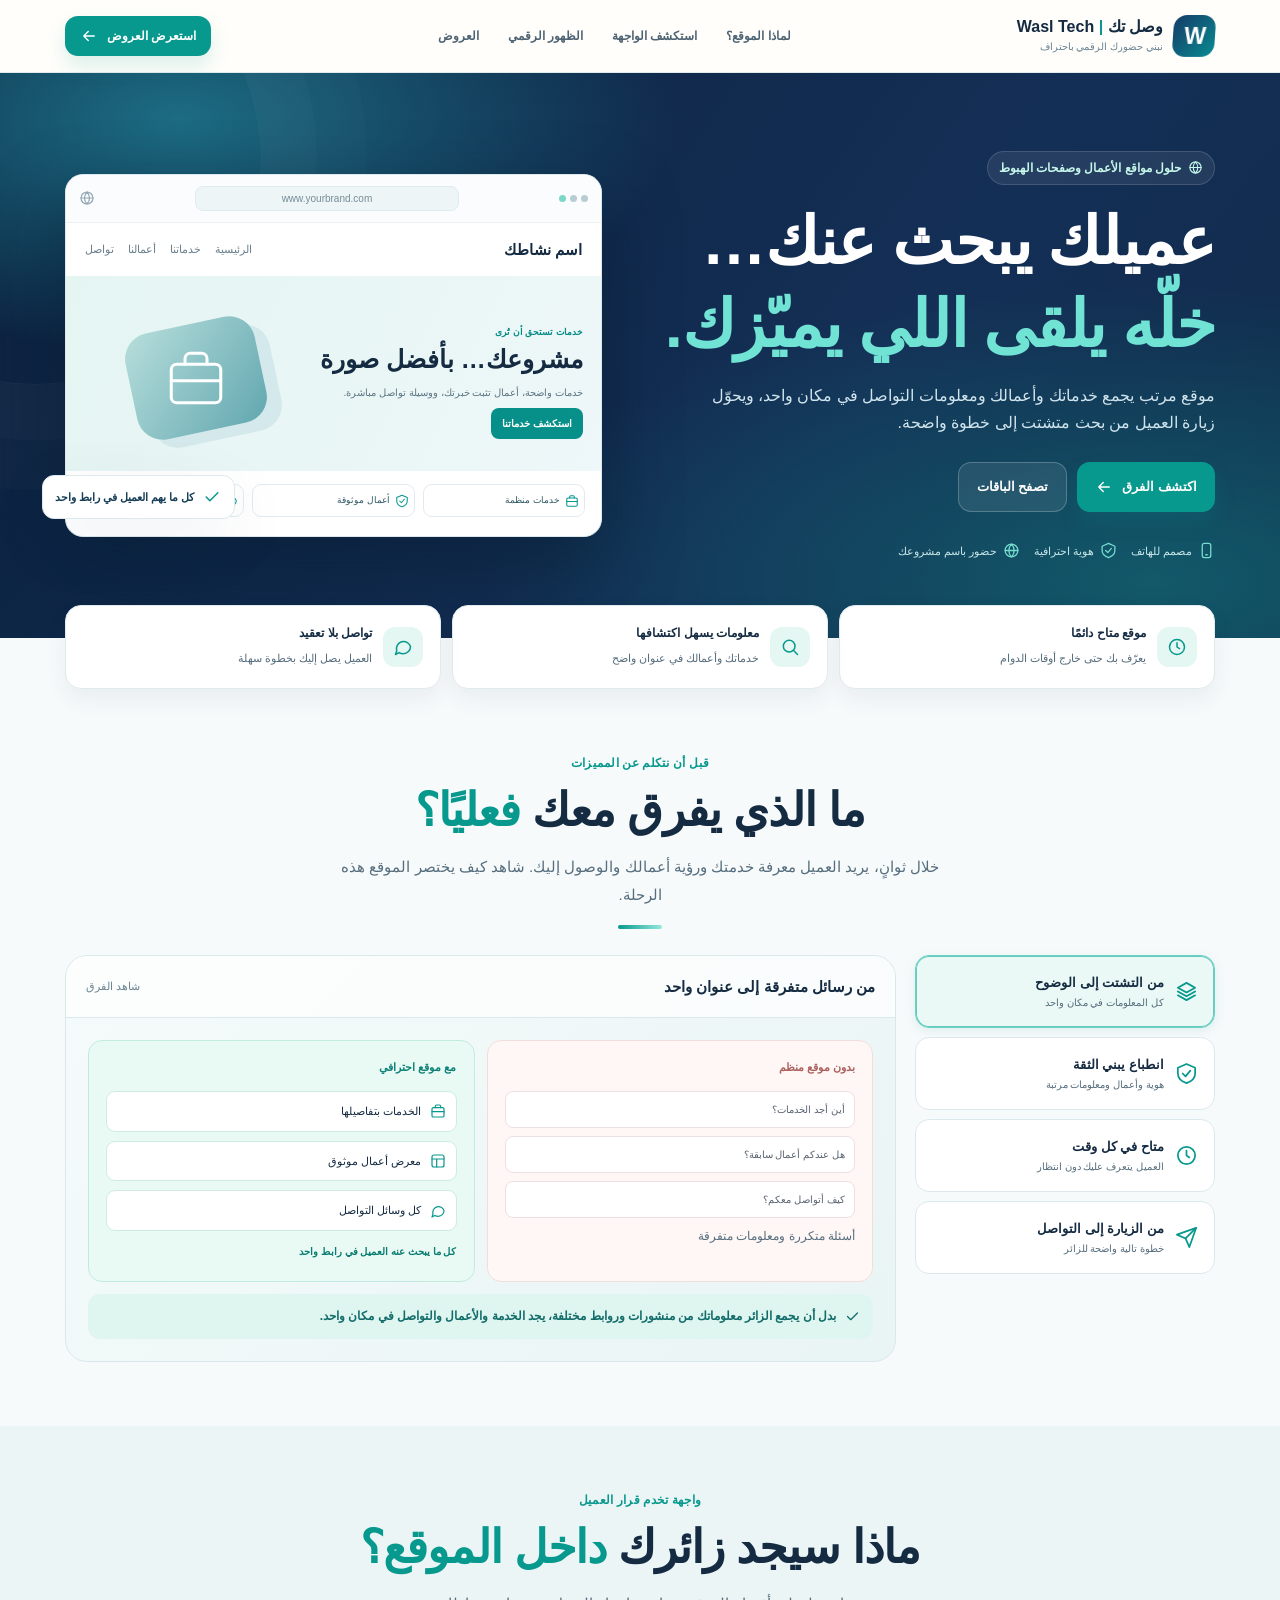
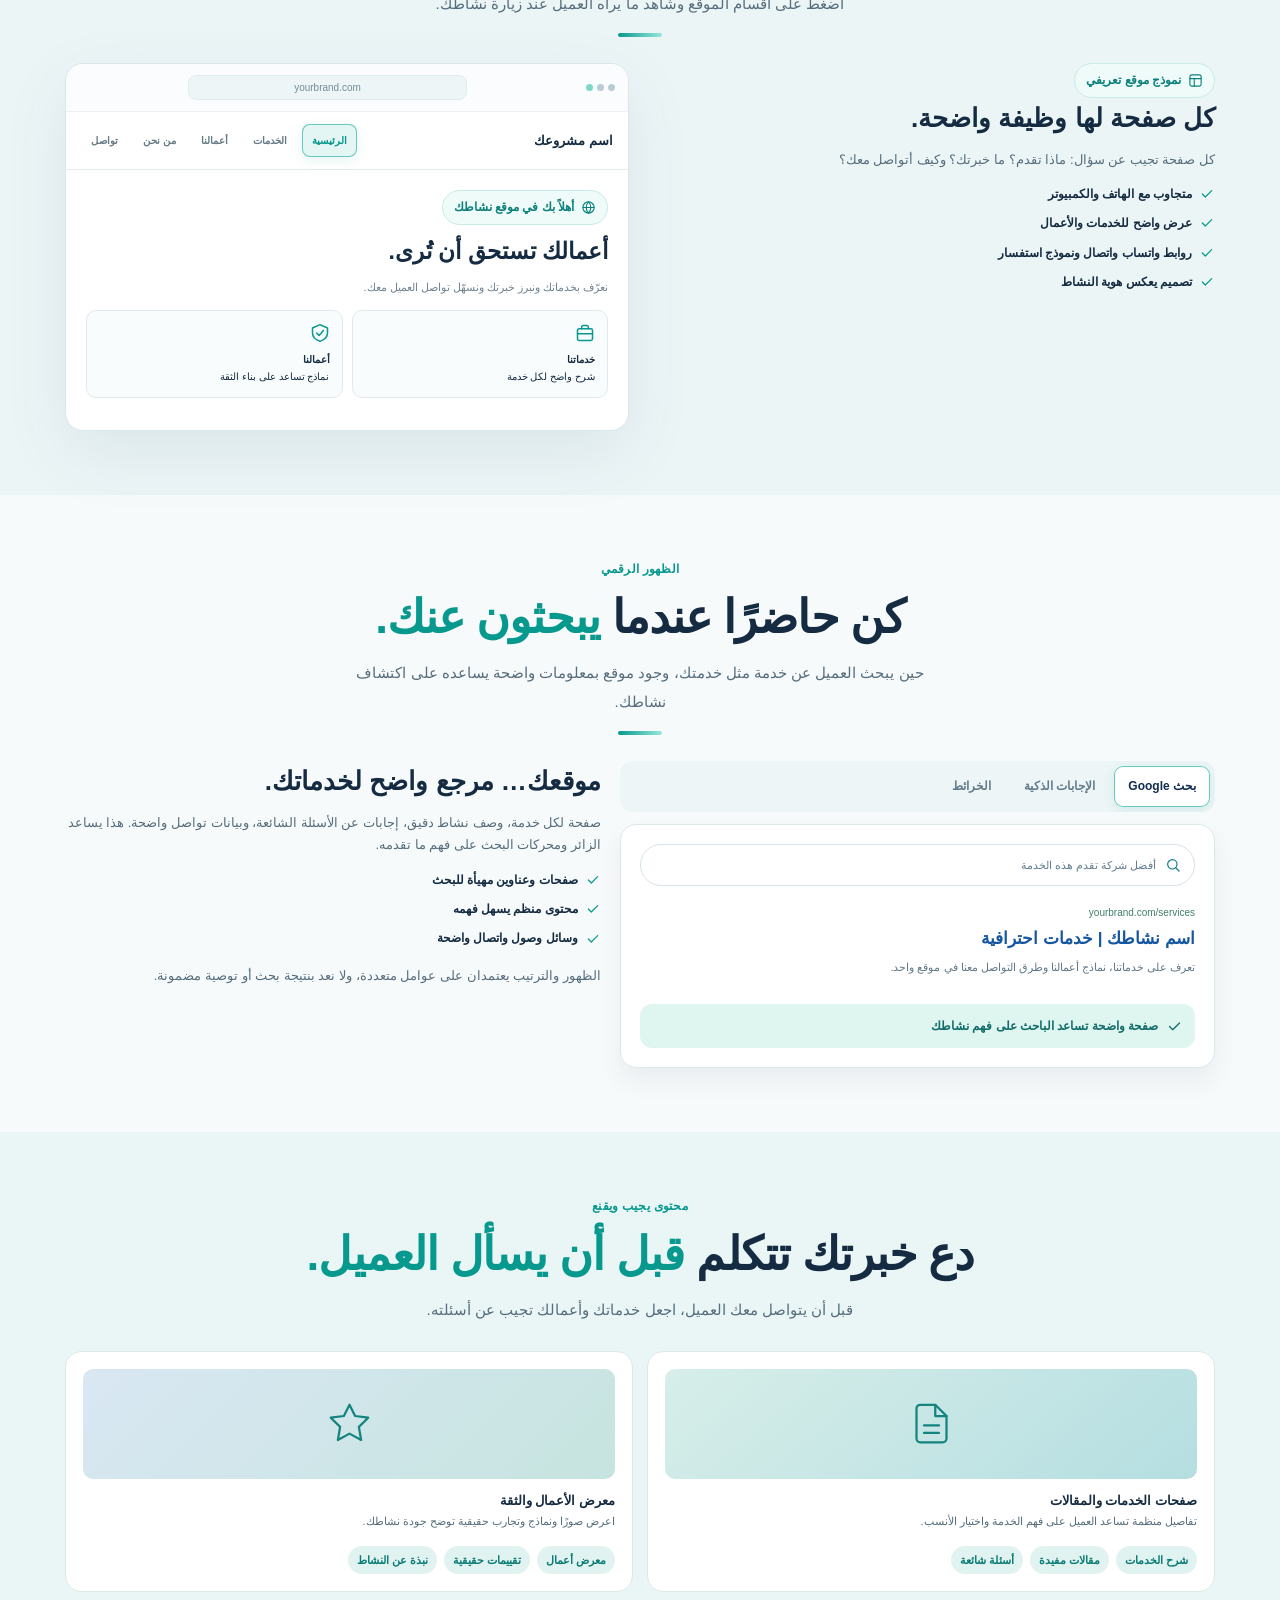
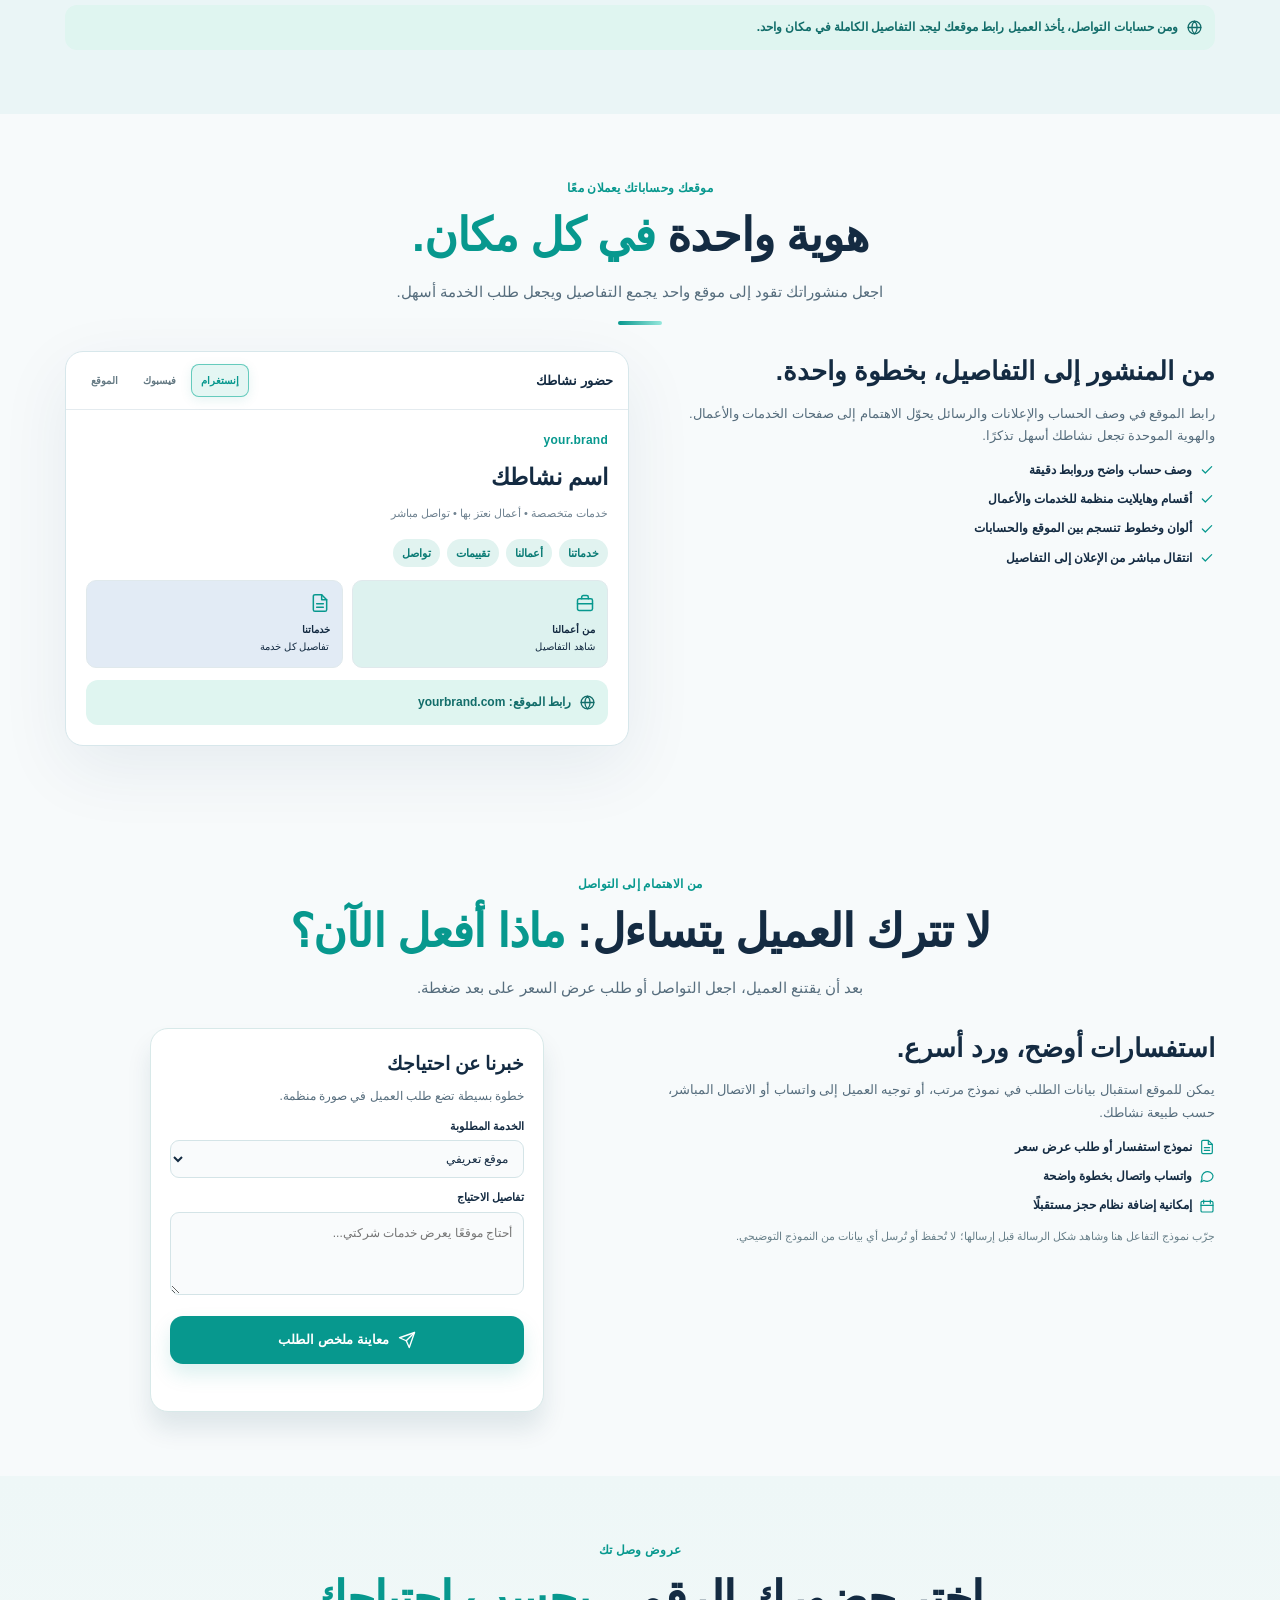
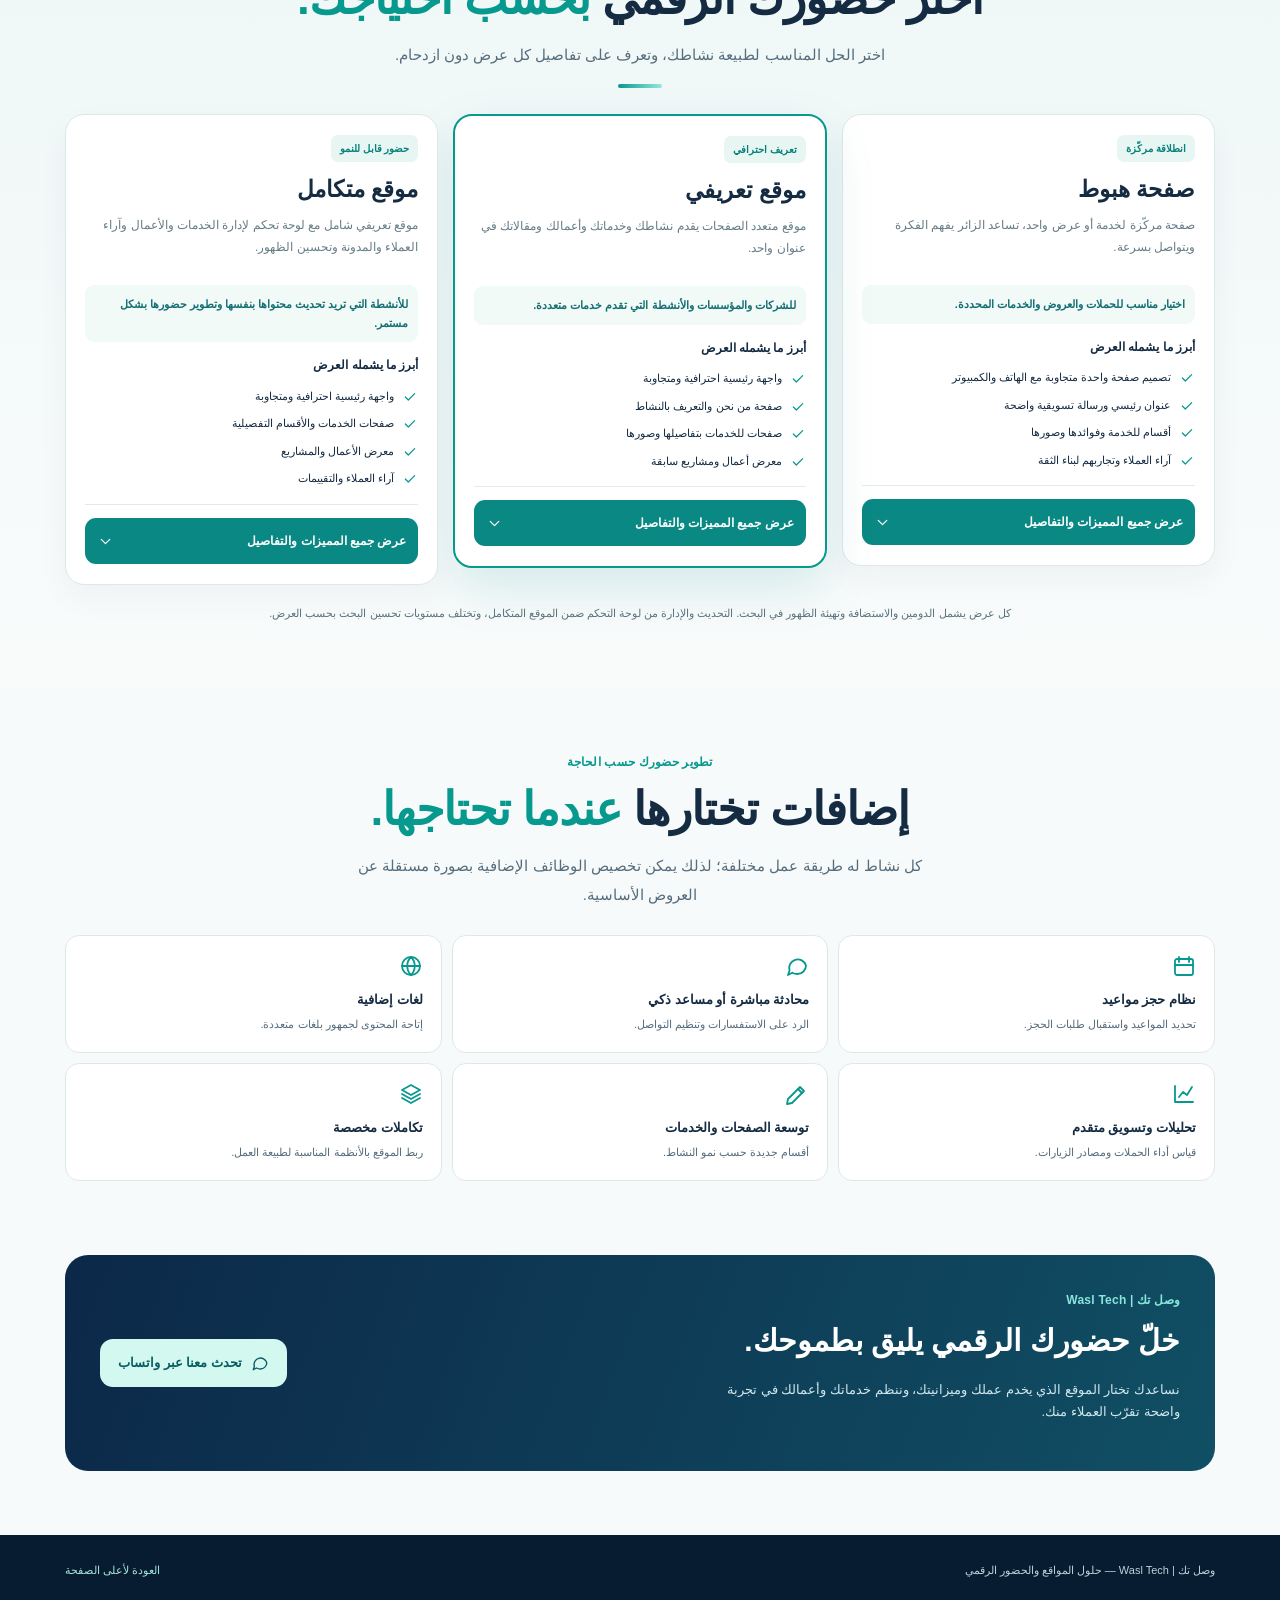
==== commit 64f2d2f3: "feat: inline complete website package details and align blog, testimonials, domain, hosting and sear" ====
--- a/عروض-المواقع/landing/index.html
+++ b/عروض-المواقع/landing/index.html
@@ -29,6 +29,25 @@
  .full-plan-features{grid-template-columns:1fr}.detail-title{font-size:22px}.detail-intro{font-size:13px}
  .site-tabs button,.segmented button{min-height:41px}
 }
+
+/* عرض كل باقة مع تفاصيلها في بطاقة واحدة */
+.package-grid{align-items:start}
+.plan{gap:0}
+.package-detail{margin-top:16px;border-top:1px solid #dfeceb;padding-top:13px}
+.package-detail summary{display:flex;justify-content:space-between;gap:9px;align-items:center;list-style:none;cursor:pointer;background:#0a8984;color:#fff;border-radius:11px;padding:12px;font-size:12px;font-weight:850;min-height:46px}
+.package-detail summary::-webkit-details-marker{display:none}
+.package-detail summary .ico{height:17px;width:17px;transition:transform .2s}
+.package-detail[open] summary .ico{transform:rotate(180deg)}
+.package-detail-body{padding:13px 2px 2px}
+.package-detail-body h4{font-size:12px;color:#113c52;margin:12px 0 8px}
+.package-detail-body ul{margin:0;display:flex;flex-direction:column;gap:9px}
+.package-detail-body li{font-size:11.5px;line-height:1.8}
+.package-detail-list{display:grid;gap:8px}
+.package-detail-item{background:#f3f9f8;border:1px solid #e0eeea;padding:11px 12px;border-radius:11px}
+.package-detail-item strong{font-size:12px;color:#174457}
+.package-detail-item p{font-size:11px;color:#5d7480;line-height:1.85;margin:4px 0 0}
+.offer-note{font-size:11px;color:#5b7480;line-height:1.9;margin:18px auto 0;max-width:800px;text-align:center}
+@media(max-width:800px){.package-grid{grid-template-columns:1fr}.plan{max-width:650px;width:100%;margin:auto}}
 </style></head><body>
 <svg xmlns="http://www.w3.org/2000/svg" style="position:absolute;width:0;height:0;overflow:hidden" aria-hidden="true"><defs>
 <symbol id="i-check" viewBox="0 0 24 24"><path d="m5 12 4.5 4.5L19 7"/></symbol><symbol id="i-arrow" viewBox="0 0 24 24"><path d="M19 12H5m6-6-6 6 6 6"/></symbol><symbol id="i-globe" viewBox="0 0 24 24"><circle cx="12" cy="12" r="9"/><path d="M3 12h18M12 3c5 5 5 13 0 18M12 3c-5 5-5 13 0 18"/></symbol><symbol id="i-search" viewBox="0 0 24 24"><circle cx="11" cy="11" r="7"/><path d="m16 16 5 5"/></symbol><symbol id="i-layout" viewBox="0 0 24 24"><rect x="3" y="3" width="18" height="18" rx="3"/><path d="M3 9h18M10 9v12"/></symbol><symbol id="i-shield" viewBox="0 0 24 24"><path d="m12 2 9 4v6c0 5-3 8-9 10-6-2-9-5-9-10V6Z"/><path d="m8 12 3 3 5-6"/></symbol><symbol id="i-phone" viewBox="0 0 24 24"><rect x="6" y="2" width="12" height="20" rx="3"/><path d="M11 18h2"/></symbol><symbol id="i-briefcase" viewBox="0 0 24 24"><rect x="3" y="7" width="18" height="14" rx="2"/><path d="M8 7V5a2 2 0 0 1 2-2h4a2 2 0 0 1 2 2v2M3 13h18"/></symbol><symbol id="i-chat" viewBox="0 0 24 24"><path d="M21 11.5a8.5 8.5 0 0 1-8.5 8.5c-2 0-3.7-.4-5.2-1.3L3 21l1.5-4.4A8.5 8.5 0 1 1 21 11.5Z"/></symbol><symbol id="i-pin" viewBox="0 0 24 24"><path d="M20 10c0 6-8 12-8 12S4 16 4 10a8 8 0 1 1 16 0Z"/><circle cx="12" cy="10" r="2.5"/></symbol><symbol id="i-star" viewBox="0 0 24 24"><path d="m12 2 3 6 7 .9-5 4.9 1.2 7L12 17.4 5.8 20.8 7 13.8 2 8.9 9 8Z"/></symbol><symbol id="i-file" viewBox="0 0 24 24"><path d="M14 2H6a2 2 0 0 0-2 2v16a2 2 0 0 0 2 2h12a2 2 0 0 0 2-2V8Z"/><path d="M14 2v6h6M8 13h8M8 17h8"/></symbol><symbol id="i-edit" viewBox="0 0 24 24"><path d="m3 17 12-12 4 4-12 12-5 1Z"/><path d="m13 7 4 4"/></symbol><symbol id="i-chart" viewBox="0 0 24 24"><path d="M3 20V4M3 20h18M7 15l4-5 4 3 5-8"/></symbol><symbol id="i-calendar" viewBox="0 0 24 24"><rect x="3" y="5" width="18" height="16" rx="2"/><path d="M7 3v5M17 3v5M3 11h18"/></symbol><symbol id="i-chevron" viewBox="0 0 24 24"><path d="m6 9 6 6 6-6"/></symbol><symbol id="i-layers" viewBox="0 0 24 24"><path d="m12 3 9 5-9 5-9-5ZM3 12l9 5 9-5M3 16l9 5 9-5"/></symbol><symbol id="i-send" viewBox="0 0 24 24"><path d="m22 2-7 20-4-9-9-4Z"/><path d="M22 2 11 13"/></symbol><symbol id="i-clock" viewBox="0 0 24 24"><circle cx="12" cy="12" r="9"/><path d="M12 7v5l3 2"/></symbol><symbol id="i-spark" viewBox="0 0 24 24"><path d="m12 2 2.5 7.5L22 12l-7.5 2.5L12 22l-2.5-7.5L2 12l7.5-2.5Z"/></symbol><symbol id="i-users" viewBox="0 0 24 24"><circle cx="9" cy="8" r="3"/><path d="M3 20v-2a6 6 0 0 1 12 0v2M17 5a3 3 0 0 1 0 6M18 14a5 5 0 0 1 3 5"/></symbol></defs></svg>
@@ -41,7 +60,7 @@
 <section class="section" style="background:#eaf5f6" id="content"><div class="wrap"><div class="section-head"><div class="eyebrow">محتوى يجيب ويقنع</div><h2>دع خبرتك تتكلم <em>قبل أن يسأل العميل.</em></h2><p>قبل أن يتواصل معك العميل، اجعل خدماتك وأعمالك تجيب عن أسئلته.</p></div><div class="social-grid"><div class="social-card"><div class="social-post"><svg class="ico"><use href="#i-file"/></svg></div><strong>صفحات الخدمات والمقالات</strong><p>تفاصيل منظمة تساعد العميل على فهم الخدمة واختيار الأنسب.</p><div class="step-tabs"><span>شرح الخدمات</span><span>مقالات مفيدة</span><span>أسئلة شائعة</span></div></div><div class="social-card"><div class="social-post" style="background:linear-gradient(135deg,#d9e7f3,#c6e4df)"><svg class="ico"><use href="#i-star"/></svg></div><strong>معرض الأعمال والثقة</strong><p>اعرض صورًا ونماذج وتجارب حقيقية توضح جودة نشاطك.</p><div class="step-tabs"><span>معرض أعمال</span><span>تقييمات حقيقية</span><span>نبذة عن النشاط</span></div></div></div><div class="caption-strip" style="margin-top:13px"><svg class="ico"><use href="#i-globe"/></svg> ومن حسابات التواصل، يأخذ العميل رابط موقعك ليجد التفاصيل الكاملة في مكان واحد.</div></div></section>
 <section class="section" id="social"><div class="wrap"><div class="section-head"><div class="eyebrow">موقعك وحساباتك يعملان معًا</div><h2>هوية واحدة <em>في كل مكان.</em></h2><p>اجعل منشوراتك تقود إلى موقع واحد يجمع التفاصيل ويجعل طلب الخدمة أسهل.</p><div class="subline"></div></div><div class="workbench"><div class="work-copy"><h3>من المنشور إلى التفاصيل، بخطوة واحدة.</h3><p>رابط الموقع في وصف الحساب والإعلانات والرسائل يحوّل الاهتمام إلى صفحات الخدمات والأعمال. والهوية الموحدة تجعل نشاطك أسهل تذكرًا.</p><div class="tick"><svg class="ico"><use href="#i-check"/></svg> وصف حساب واضح وروابط دقيقة</div><div class="tick"><svg class="ico"><use href="#i-check"/></svg> أقسام وهايلايت منظمة للخدمات والأعمال</div><div class="tick"><svg class="ico"><use href="#i-check"/></svg> ألوان وخطوط تنسجم بين الموقع والحسابات</div><div class="tick"><svg class="ico"><use href="#i-check"/></svg> انتقال مباشر من الإعلان إلى التفاصيل</div></div><div class="site-window"><div class="site-nav"><strong>حضور نشاطك</strong><div class="site-tabs" role="tablist" aria-label="التنقل بين قنوات النشاط"><button class="active" role="tab" aria-selected="true" data-social="instagram">إنستغرام</button><button role="tab" aria-selected="false" data-social="facebook">فيسبوك</button><button role="tab" aria-selected="false" data-social="website">الموقع</button></div></div><div id="social-preview" class="site-page motion-in"></div></div></div></div></section>
 <section class="section" id="engage"><div class="wrap"><div class="section-head"><div class="eyebrow">من الاهتمام إلى التواصل</div><h2>لا تترك العميل يتساءل: <em>ماذا أفعل الآن؟</em></h2><p>بعد أن يقتنع العميل، اجعل التواصل أو طلب عرض السعر على بعد ضغطة.</p></div><div class="workbench"><div class="work-copy"><h3>استفسارات أوضح، ورد أسرع.</h3><p>يمكن للموقع استقبال بيانات الطلب في نموذج مرتب، أو توجيه العميل إلى واتساب أو الاتصال المباشر، حسب طبيعة نشاطك.</p><div class="tick"><svg class="ico"><use href="#i-file"/></svg> نموذج استفسار أو طلب عرض سعر</div><div class="tick"><svg class="ico"><use href="#i-chat"/></svg> واتساب واتصال بخطوة واضحة</div><div class="tick"><svg class="ico"><use href="#i-calendar"/></svg> إمكانية إضافة نظام حجز مستقبلًا</div><p style="font-size:11px;color:#69808a">جرّب نموذج التفاعل هنا وشاهد شكل الرسالة قبل إرسالها؛ لا تُحفظ أو تُرسل أي بيانات من النموذج التوضيحي.</p></div><div class="contact-sim"><h3>خبرنا عن احتياجك</h3><div class="muted small">خطوة بسيطة تضع طلب العميل في صورة منظمة.</div><label for="service-type">الخدمة المطلوبة</label><select class="field" id="service-type"><option>موقع تعريفي</option><option>صفحة هبوط</option><option>عرض أعمال</option><option>تطوير موقع قائم</option></select><label for="client-message">تفاصيل الاحتياج</label><textarea class="field" rows="3" id="client-message" placeholder="أحتاج موقعًا يعرض خدمات شركتي..."></textarea><button class="btn" type="button" id="preview-request" style="width:100%;margin-top:13px"><svg class="ico"><use href="#i-send"/></svg> معاينة ملخص الطلب</button><div id="request-feedback" class="contact-feedback" aria-live="polite"></div></div></div></div></section>
-<section class="section packages" id="offers"><div class="wrap"><div class="section-head"><div class="eyebrow">عروض وصل تك</div><h2>اختر حضورك الرقمي <em>بحسب احتياجك.</em></h2><p>اختر الحل المناسب لطبيعة نشاطك، وتعرف على تفاصيل كل عرض دون ازدحام.</p><div class="subline"></div></div><div class="package-grid" id="package-grid"></div><details class="detail-drawer" id="plan-details"><summary>تفاصيل العروض ومقارنة المميزات <svg class="ico"><use href="#i-chevron"/></svg></summary><div class="detail-inner"><div class="plan-select" role="tablist" aria-label="تفاصيل الباقة"><button data-plan="0" class="active" aria-selected="true" role="tab">صفحة هبوط</button><button data-plan="1" aria-selected="false" role="tab">موقع تعريفي</button><button data-plan="2" aria-selected="false" role="tab">موقع متقدم</button></div><div id="plan-details-content" aria-live="polite"></div></div></details></div></section>
+<section class="section packages" id="offers"><div class="wrap"><div class="section-head"><div class="eyebrow">عروض وصل تك</div><h2>اختر حضورك الرقمي <em>بحسب احتياجك.</em></h2><p>اختر الحل المناسب لطبيعة نشاطك، وتعرف على تفاصيل كل عرض دون ازدحام.</p><div class="subline"></div></div><div class="package-grid" id="package-grid"></div><p class="offer-note">كل عرض يشمل الدومين والاستضافة وتهيئة الظهور في البحث. التحديث والإدارة من لوحة التحكم ضمن الموقع المتكامل، وتختلف مستويات تحسين البحث بحسب العرض.</p></div></section>
 <section class="section" id="extras"><div class="wrap"><div class="section-head"><div class="eyebrow">تطوير حضورك حسب الحاجة</div><h2>إضافات تختارها <em>عندما تحتاجها.</em></h2><p>كل نشاط له طريقة عمل مختلفة؛ لذلك يمكن تخصيص الوظائف الإضافية بصورة مستقلة عن العروض الأساسية.</p></div><div class="extras"><div class="extra"><svg class="ico"><use href="#i-calendar"/></svg><b>نظام حجز مواعيد</b><p>تحديد المواعيد واستقبال طلبات الحجز.</p></div><div class="extra"><svg class="ico"><use href="#i-chat"/></svg><b>محادثة مباشرة أو مساعد ذكي</b><p>الرد على الاستفسارات وتنظيم التواصل.</p></div><div class="extra"><svg class="ico"><use href="#i-globe"/></svg><b>لغات إضافية</b><p>إتاحة المحتوى لجمهور بلغات متعددة.</p></div><div class="extra"><svg class="ico"><use href="#i-chart"/></svg><b>تحليلات وتسويق متقدم</b><p>قياس أداء الحملات ومصادر الزيارات.</p></div><div class="extra"><svg class="ico"><use href="#i-edit"/></svg><b>توسعة الصفحات والخدمات</b><p>أقسام جديدة حسب نمو النشاط.</p></div><div class="extra"><svg class="ico"><use href="#i-layers"/></svg><b>تكاملات مخصصة</b><p>ربط الموقع بالأنظمة المناسبة لطبيعة العمل.</p></div></div></div></section>
 <section class="section" style="padding-top:10px"><div class="wrap"><div class="contact-end"><div><div class="eyebrow inverse">وصل تك | Wasl Tech</div><h2>خلّ حضورك الرقمي يليق بطموحك.</h2><p>نساعدك تختار الموقع الذي يخدم عملك وميزانيتك، وننظم خدماتك وأعمالك في تجربة واضحة تقرّب العملاء منك.</p></div><a class="btn" href="https://wa.me/967775377979?text=%D9%85%D8%B1%D8%AD%D8%A8%D8%A7%D8%8C%20%D8%A3%D8%B1%D9%8A%D8%AF%20%D8%A7%D9%84%D8%A7%D8%B3%D8%AA%D9%81%D8%B3%D8%A7%D8%B1%20%D8%B9%D9%86%20%D8%B9%D8%B1%D9%88%D8%B6%20%D8%A7%D9%84%D9%85%D9%88%D8%A7%D9%82%D8%B9." target="_blank" rel="noopener"><svg class="ico"><use href="#i-chat"/></svg> تحدث معنا عبر واتساب</a></div></div></section></main>
 <footer class="footer"><div class="wrap footer-inner"><span>وصل تك | Wasl Tech — حلول المواقع والحضور الرقمي</span><span> <a href="#home">العودة لأعلى الصفحة</a> </span></div></footer>
@@ -55,13 +74,8 @@
 const channels={google:`<div class="search-query">${icon('search')} أفضل شركة تقدم هذه الخدمة</div><div class="result-url">yourbrand.com/services</div><div class="result-title">اسم نشاطك | خدمات احترافية</div><div class="result-desc">تعرف على خدماتنا، نماذج أعمالنا وطرق التواصل معنا في موقع واحد.</div><div class="caption-strip" style="margin-top:27px">${icon('check')} صفحة واضحة تساعد الباحث على فهم نشاطك</div>`,ai:`<div class="search-query">${icon('spark')} ما الجهات التي تقدم هذه الخدمة؟</div><div class="ai-response"><span class="icon-tile">${icon('spark')}</span><div><b style="font-size:13px">معلومات واضحة تساعد على الإجابة</b><div class="result-desc">صفحات الخدمات، نبذة النشاط، الأعمال والأسئلة الشائعة تقدم سياقًا يمكن للأنظمة فهمه والاستفادة منه.</div></div></div><div class="caption-strip" style="margin-top:28px">${icon('file')} محتوى منظم يسهل تفسيره واكتشافه</div>`,maps:`<div class="map-demo"><div class="map-pin">${icon('pin')}</div></div><div class="result-title" style="color:#153954;font-size:15px">نشاطك على الخريطة</div><div class="result-desc">معلومات اتصال واتجاهات زيارة أكثر وضوحًا عندما يُجهّز ملف النشاط التجاري ويرتبط بالموقع.</div><div class="caption-strip">${icon('pin')} مسار أسهل للوصول للنشاط المحلي</div>`};function showChannel(key){document.querySelectorAll('[data-channel]').forEach(b=>b.setAttribute('aria-selected',String(b.dataset.channel===key)));const e=document.querySelector('#channel-preview');e.innerHTML=channels[key];e.classList.remove('motion-in');void e.offsetWidth;e.classList.add('motion-in')};document.querySelectorAll('[data-channel]').forEach(b=>b.addEventListener('click',()=>showChannel(b.dataset.channel)));showChannel('google');
 document.querySelector('#preview-request').addEventListener('click',()=>{const type=document.querySelector('#service-type').value;const msg=document.querySelector('#client-message').value.trim();document.querySelector('#request-feedback').textContent=`ملخص الاستفسار: ${type}${msg? ' — '+msg.slice(0,100):' — يرغب العميل بمعرفة التفاصيل'}. هذا مثال يوضح تنظيم الطلب.`});
 const socialViews={instagram:`<div class="eyebrow">your.brand</div><h4>اسم نشاطك</h4><p>خدمات متخصصة • أعمال نعتز بها • تواصل مباشر</p><div class="step-tabs"><span>خدماتنا</span><span>أعمالنا</span><span>تقييمات</span><span>تواصل</span></div><div class="two-mini" style="margin-top:13px"><div class="mini-card" style="background:#ddf2ef">${icon('briefcase')}<b>من أعمالنا</b>شاهد التفاصيل</div><div class="mini-card" style="background:#e2ebf5">${icon('file')}<b>خدماتنا</b>تفاصيل كل خدمة</div></div><div class="caption-strip">${icon('globe')} رابط الموقع: yourbrand.com</div>`,facebook:`<div class="eyebrow">صفحة نشاطك</div><h4>اسم نشاطك | خدمات احترافية</h4><p>تعرف على خدماتنا وأعمالنا وآخر أخبار النشاط.</p><div class="two-mini"><div class="mini-card">${icon('layout')}<b>منشور عن خدمة</b>تعرف على التفاصيل</div><div class="mini-card">${icon('star')}<b>تجربة عميل</b>شاهد أعمالنا</div></div><div class="caption-strip">${icon('globe')} تفاصيل الخدمات على موقع النشاط</div>`,website:`<div class="eyebrow">yourbrand.com</div><h4>مرحبًا بك في موقعنا</h4><p>هنا تجد خدمات النشاط، معرض الأعمال، الأسئلة الشائعة وجميع طرق التواصل.</p><div class="two-mini"><div class="mini-card">${icon('briefcase')}<b>خدمات واضحة</b>كل ما نقدمه في أقسام مرتبة</div><div class="mini-card">${icon('chat')}<b>تواصل مباشر</b>الخطوة التالية أصبحت أسهل</div></div><div class="caption-strip">${icon('check')} جميع قنوات نشاطك تقود إلى مرجع واحد</div>`};function showSocial(key){document.querySelectorAll('[data-social]').forEach(b=>{let ok=b.dataset.social===key;b.classList.toggle('active',ok);b.setAttribute('aria-selected',String(ok))});const e=document.getElementById('social-preview');e.innerHTML=socialViews[key];e.classList.remove('motion-in');void e.offsetWidth;e.classList.add('motion-in')};document.querySelectorAll('[data-social]').forEach(b=>b.addEventListener('click',()=>showSocial(b.dataset.social)));showSocial('instagram');
-const plans=[{tag:'انطلاقة مركّزة',title:'صفحة هبوط',desc:'صفحة واحدة مصممة لخدمة محددة أو حملة إعلانية، تقود الزائر من الفكرة إلى التواصل.',benefit:'أفضل خيار لعرض خدمة أو عرض واحد برسالة واضحة.',features:['تصميم صفحة واحدة متجاوبة مع الهاتف','قسم تعريفي جذاب ورسالة تسويقية','عرض المميزات أو الخدمات المستهدفة','صور وبطاقات توضيحية للعرض','نبذة مختصرة وعناصر ثقة','زر واتساب واتصال واضح','نموذج استفسار بسيط','معلومات التواصل وروابط الحسابات'],details:[['الواجهة','قسم افتتاحي قوي يعرض الخدمة أو العرض بشكل واضح، وتصميم متوافق مع الهاتف والكمبيوتر.'],['عرض الخدمة','أقسام مختصرة للمميزات والفوائد مع صور أو بطاقات مناسبة وطريقة تقديم مقنعة.'],['تحويل الزائر','أزرار اتصال وواتساب ونموذج استفسار لطلب التواصل أو معرفة السعر.'],['الهوية والتجربة','تطبيق ألوان وهوية النشاط مع قوائم قصيرة وانتقالات خفيفة وسرعة تصفح.'],['تهيئة أساسية','عنوان ووصف للصفحة، توافق الهاتف، اتصال HTTPS وتهيئة فنية أولية.']]},{tag:'تعريف احترافي',title:'موقع تعريفي',desc:'موقع متعدد الصفحات يجمع نشاطك وخدماتك وأعمالك ويضع وسائل التواصل في مكان واحد.',benefit:'مناسب للشركات والمؤسسات والأنشطة ذات الخدمات المتعددة.',features:['واجهة رئيسية احترافية متجاوبة','صفحة من نحن والتعريف بالنشاط','صفحات للخدمات بتفاصيلها وصورها','معرض أعمال ومشاريع سابقة','صفحة تواصل مع نموذج استفسار','أزرار واتساب واتصال وروابط التواصل','صفحات الأسئلة الشائعة والسياسات','تهيئة أساسية للبحث والعناوين','تنظيم القوائم والتنقل بين الصفحات','هوية متناسقة وسرعة تصفح مناسبة'],details:[['الصفحة الرئيسية','تقديم النشاط وميزته ومختصر الخدمات والأعمال مع دعوات تواصل مناسبة.'],['الخدمات والأعمال','صفحات مخصصة لعرض تفاصيل الخدمات والصور، ومعرض نماذج المشاريع.'],['الثقة والتعريف','من نحن، المعلومات الأساسية، الأسئلة الشائعة وصفحات السياسات المناسبة.'],['التواصل','صفحة تواصل، نموذج استفسار، روابط هاتف وواتساب وموقع النشاط.'],['محركات البحث','عناوين وأوصاف صفحات وروابط واضحة وتهيئة أساسية للفهرسة.'],['التصميم والأمان','تجاوب مع الشاشات، أداء مناسب، اتصال HTTPS وتنقل مريح.']]},{tag:'حضور قابل للنمو',title:'موقع متكامل',desc:'موقع تعريفي متقدم مع لوحة لإدارة الخدمات والأعمال والمقالات، وأدوات تحسن حضورك وتحليل الزيارات.',benefit:'للأنشطة التي تجدد محتواها وتستثمر في التسويق والنمو.',features:['واجهة رئيسية احترافية ومتجاوبة','صفحات الخدمات والأقسام التفصيلية','معرض الأعمال والمشاريع والتقييمات','من نحن والتواصل والسياسات والأسئلة','لوحة تحكم لإدارة محتوى الموقع','إضافة وتعديل الخدمات والأعمال والصور','مدونة ومقالات وتصنيفات المحتوى','إدارة البنرات والأقسام الرئيسية','تحسين SEO للصفحات والمقالات','خريطة الموقع وتهيئة الفهرسة','ربط Google Analytics وSearch Console','تقارير الزيارات وقياس التفاعل','إدارة صلاحيات فريق المحتوى','توافق الأجهزة والأداء والأمان'],details:[['الهوية والواجهة','واجهة مخصصة للهاتف والكمبيوتر مع قائمة سهلة، أقسام خدمات وأعمال، وبنرات تعكس النشاط.'],['محتوى الموقع','صفحات مفصلة للخدمات والأعمال والمشاريع والتقييمات والنبذة والأسئلة والسياسات.'],['لوحة الإدارة','إدارة النصوص والصور والخدمات والأعمال، تعديل أقسام الصفحة الرئيسية وإضافة محتوى جديد.'],['المدونة','إضافة المقالات وتعديلها وتنظيمها في تصنيفات لإبراز الخبرة والإجابة عن الأسئلة.'],['الظهور الرقمي','إدارة عناوين وأوصاف SEO وروابط الصفحات، خريطة XML، تهيئة الفهرسة والربط بأدوات Google.'],['التحليل والتسويق','ربط Analytics وSearch Console لمتابعة الزيارات وأداء البحث والاستفادة منها في التطوير.'],['التشغيل والأمان','صلاحيات فريق المحتوى والنسخ الاحتياطي والإعدادات العامة وHTTPS وتحسين سرعة الصفحات.']]}];
+const plans=[{"tag":"انطلاقة مركّزة","title":"صفحة هبوط","desc":"صفحة مركّزة لخدمة أو عرض واحد، تساعد الزائر يفهم الفكرة ويتواصل بسرعة.","benefit":"اختيار مناسب للحملات والعروض والخدمات المحددة.","features":["تصميم صفحة واحدة متجاوبة مع الهاتف والكمبيوتر","عنوان رئيسي ورسالة تسويقية واضحة","أقسام للخدمة وفوائدها وصورها","آراء العملاء وتجاربهم لبناء الثقة","قسم للأسئلة الشائعة","أزرار واتساب واتصال ونموذج استفسار","روابط الحسابات وبيانات التواصل","دومين باسم النشاط واستضافة سيرفر","تهيئة أساسية للظهور في Google","محتوى منظم يساعد محركات البحث والبحث بالذكاء الاصطناعي على فهم الخدمة","سرعة تصفح واتصال آمن HTTPS"],"details":[["واجهة تقنع من أول زيارة","عنوان يشرح الخدمة بسرعة، مع فوائد واضحة وصور وعناصر ثقة وأزرار تواصل بارزة."],["آراء العملاء والأسئلة","قسم لعرض تجارب العملاء والأسئلة المتكررة ضمن الصفحة، وتحديثه يتم عبر تعديل محتوى الموقع."],["التواصل","أزرار واتساب واتصال ونموذج بسيط لإرسال الاستفسار."],["الدومين والاستضافة","اسم نطاق باسم النشاط مع استضافة سيرفر للموقع وإعداد الاتصال الآمن."],["البحث والذكاء الاصطناعي","تهيئة عنوان الصفحة ووصفها وتنظيم نص الخدمة ليسهل فهمها وفهرستها؛ الظهور أو ترتيب النتائج غير مضمون."]]},{"tag":"تعريف احترافي","title":"موقع تعريفي","desc":"موقع متعدد الصفحات يقدم نشاطك وخدماتك وأعمالك ومقالاتك في عنوان واحد.","benefit":"للشركات والمؤسسات والأنشطة التي تقدم خدمات متعددة.","features":["واجهة رئيسية احترافية ومتجاوبة","صفحة من نحن والتعريف بالنشاط","صفحات للخدمات بتفاصيلها وصورها","معرض أعمال ومشاريع سابقة","آراء العملاء والتقييمات","مدونة ومقالات وصفحات للمحتوى","صفحة الأسئلة الشائعة والسياسات","صفحة تواصل ونموذج استفسار","واتساب واتصال وروابط الحسابات","تنقل منظم بين جميع الصفحات","دومين باسم النشاط واستضافة سيرفر","تهيئة محركات البحث للصفحات والخدمات والمقالات","محتوى واضح قابل للفهم والاكتشاف في البحث والبحث بالذكاء الاصطناعي","توافق الأجهزة وسرعة تصفح واتصال HTTPS"],"details":[["الرئيسية والخدمات","واجهة تقدم النشاط وأبرز خدماته وأعماله، وصفحات مستقلة لكل خدمة تتضمن صورًا ومعلومات واضحة."],["الأعمال وآراء العملاء","معرض مشاريع وآراء حقيقية وشهادات العملاء في صفحات منظمة تعزز الثقة."],["المدونة","مدونة ومقالات منشورة للإجابة عن أسئلة العملاء وعرض الخبرات؛ تحديث المقالات عبر تعديل الموقع، دون لوحة إدارة للمحتوى."],["التواصل والصفحات","من نحن والأسئلة الشائعة والسياسات وصفحة تواصل مع نموذج استفسار وواتساب واتصال."],["الدومين والاستضافة","دومين باسم النشاط واستضافة سيرفر وإعداد HTTPS وتجربة مناسبة للهاتف."],["محركات البحث والذكاء الاصطناعي","عناوين وأوصاف وروابط مفهومة لكل صفحة، وتنسيق المعلومات والأجوبة لتسهيل الفهرسة وفهم المحتوى؛ لا يوجد ضمان ظهور أو ترتيب محدد."]]},{"tag":"حضور قابل للنمو","title":"موقع متكامل","desc":"موقع تعريفي شامل مع لوحة تحكم لإدارة الخدمات والأعمال وآراء العملاء والمدونة وتحسين الظهور.","benefit":"للأنشطة التي تريد تحديث محتواها بنفسها وتطوير حضورها بشكل مستمر.","features":["واجهة رئيسية احترافية ومتجاوبة","صفحات الخدمات والأقسام التفصيلية","معرض الأعمال والمشاريع","آراء العملاء والتقييمات","مدونة ومقالات وتصنيفات المحتوى","من نحن والتواصل والسياسات والأسئلة الشائعة","واتساب واتصال ونماذج الاستفسارات","دومين باسم النشاط واستضافة سيرفر","تهيئة محركات البحث لصفحات الموقع","تنظيم المحتوى ليسهل فهمه في Google وأنظمة البحث بالذكاء الاصطناعي","لوحة تحكم لإدارة صفحات الموقع وأقسامه","إضافة وتعديل الخدمات والأعمال والصور","إدارة آراء العملاء والمقالات والأسئلة الشائعة","إدارة البنرات والواجهة الرئيسية","إعدادات SEO المتقدمة وعناوين الصفحات وروابطها","خريطة الموقع وتهيئة الفهرسة والبيانات المنظمة","ربط Google Analytics وSearch Console","تقارير الزيارات وأداء الموقع","صلاحيات مستخدمي لوحة الإدارة","النسخ الاحتياطي والأداء والأمان"],"details":[["الواجهة والصفحات","رئيسية متجاوبة مع صفحات تفصيلية للخدمات والأعمال ومن نحن والسياسات والتواصل."],["المقالات والتقييمات","مدونة وتصنيفات وصفحات للمقالات وآراء العملاء وتجاربهم مع إمكان إضافتها وتعديلها من لوحة الإدارة."],["لوحة الإدارة","تعديل الصفحات والنصوص والصور والخدمات والمشاريع والبنرات والمقالات والأسئلة والتقييمات دون العودة للمبرمج في كل تحديث."],["الاستضافة والتشغيل","دومين باسم النشاط واستضافة سيرفر، اتصال HTTPS وصلاحيات الإدارة والنسخ الاحتياطي."],["الظهور في Google والبحث الذكي","تحسين فني ومحتوائي أوسع يتضمن عناوين SEO، وروابط الصفحات، وخريطة الموقع، وبيانات منظمة عند الحاجة؛ لزيادة وضوح الموقع لمحركات البحث وأنظمة البحث بالذكاء الاصطناعي دون ضمان ترتيب أو ظهور."],["التحليلات","ربط Google Analytics وSearch Console لمتابعة الزيارات وأداء البحث والصفحات الأكثر اهتمامًا."]]}];
 const grid=document.querySelector('#package-grid');
-grid.innerHTML=plans.map((p,i)=>`<article class="plan ${i===1?'featured':''}"><span class="plan-label">${p.tag}</span><h3>${p.title}</h3><p class="plan-desc">${p.desc}</p><div class="plan-benefit">${p.benefit}</div><div class="plan-included">أبرز ما يشمله العرض</div><ul>${p.features.slice(0,4).map(f=>`<li>${icon('check')}${f}</li>`).join('')}</ul><div class="more-features">و${p.features.length-4} مميزات أخرى ضمن العرض</div><div class="plan-bottom"><button class="btn ${i===1?'':'secondary'}" type="button" data-detail-plan="${i}">${icon('file')} شاهد جميع المميزات</button></div></article>`).join('');
-function showPlan(i){
- document.querySelectorAll('[data-plan]').forEach(b=>{const x=Number(b.dataset.plan)===i;b.classList.toggle('active',x);b.setAttribute('aria-selected',String(x))});
- document.querySelector('#plan-details-content').innerHTML=`<div class="eyebrow">${plans[i].tag}</div><h3 class="detail-title">${plans[i].title}</h3><p class="detail-intro">${plans[i].desc}</p><h4 class="detail-subhead">كل ما يشمله العرض</h4><ul class="full-plan-features">${plans[i].features.map(f=>`<li>${icon('check')}${f}</li>`).join('')}</ul><h4 class="detail-subhead">شرح المميزات</h4><div class="detail-list">${plans[i].details.map(([name,copy])=>`<div class="detail-item"><b>${name}</b><span>${copy}</span></div>`).join('')}</div>`;
-}
-document.querySelectorAll('[data-detail-plan]').forEach(b=>b.addEventListener('click',()=>{let i=Number(b.dataset.detailPlan);let el=document.querySelector('#plan-details');el.open=true;showPlan(i);requestAnimationFrame(()=>el.scrollIntoView({behavior:'smooth',block:'start'}))}));
-document.querySelectorAll('[data-plan]').forEach(b=>b.addEventListener('click',()=>showPlan(Number(b.dataset.plan))));showPlan(1);
+grid.innerHTML=plans.map((p,i)=>`<article class="plan ${i===1?'featured':''}"><span class="plan-label">${p.tag}</span><h3>${p.title}</h3><p class="plan-desc">${p.desc}</p><div class="plan-benefit">${p.benefit}</div><div class="plan-included">أبرز ما يشمله العرض</div><ul>${p.features.slice(0,4).map(f=>`<li>${icon('check')}${f}</li>`).join('')}</ul><details class="package-detail"><summary>عرض جميع المميزات والتفاصيل ${icon('chevron')}</summary><div class="package-detail-body"><h4>المميزات كاملة</h4><ul>${p.features.map(f=>`<li>${icon('check')}${f}</li>`).join('')}</ul><h4>شرح المميزات</h4><div class="package-detail-list">${p.details.map(([name,copy])=>`<div class="package-detail-item"><strong>${name}</strong><p>${copy}</p></div>`).join('')}</div></div></details></article>`).join('');
+document.querySelectorAll('.package-detail').forEach(el=>el.addEventListener('toggle',()=>{if(el.open){document.querySelectorAll('.package-detail').forEach(other=>{if(other!==el)other.open=false})}}));
 </script></body></html>
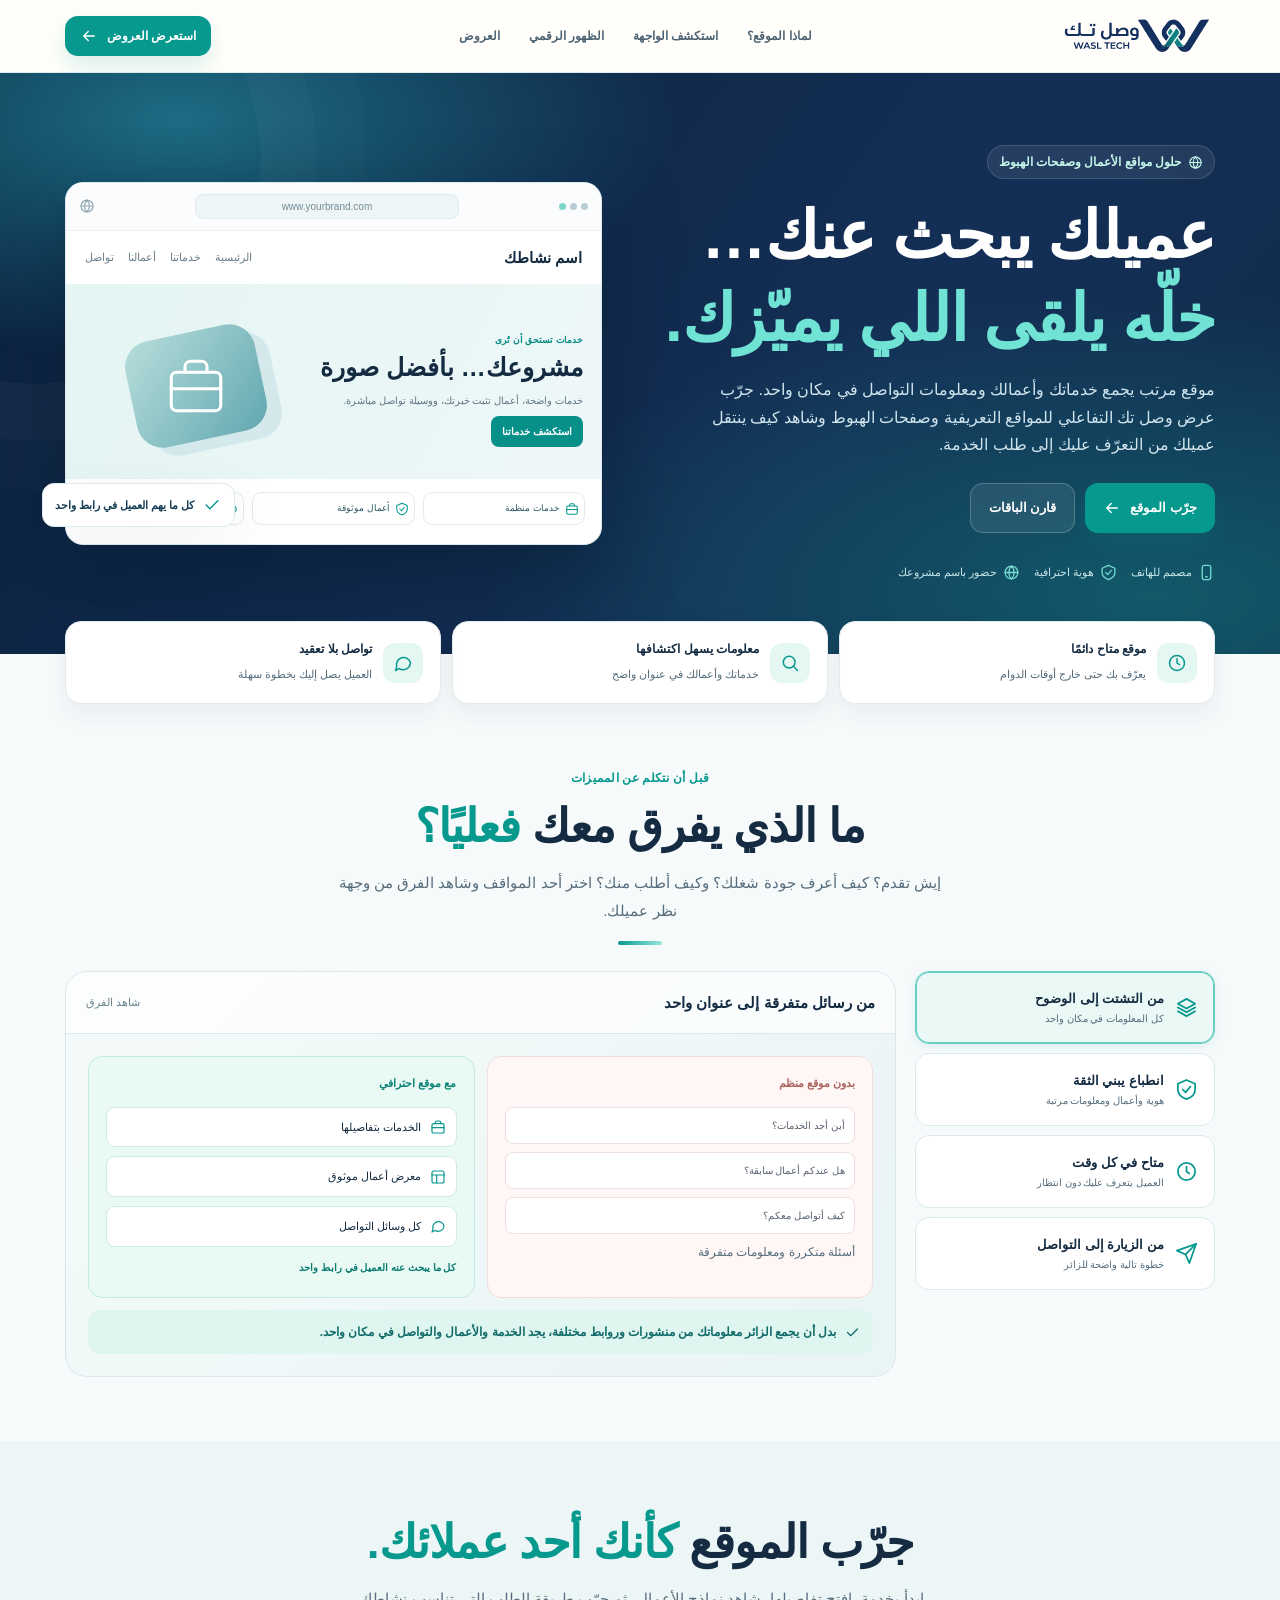
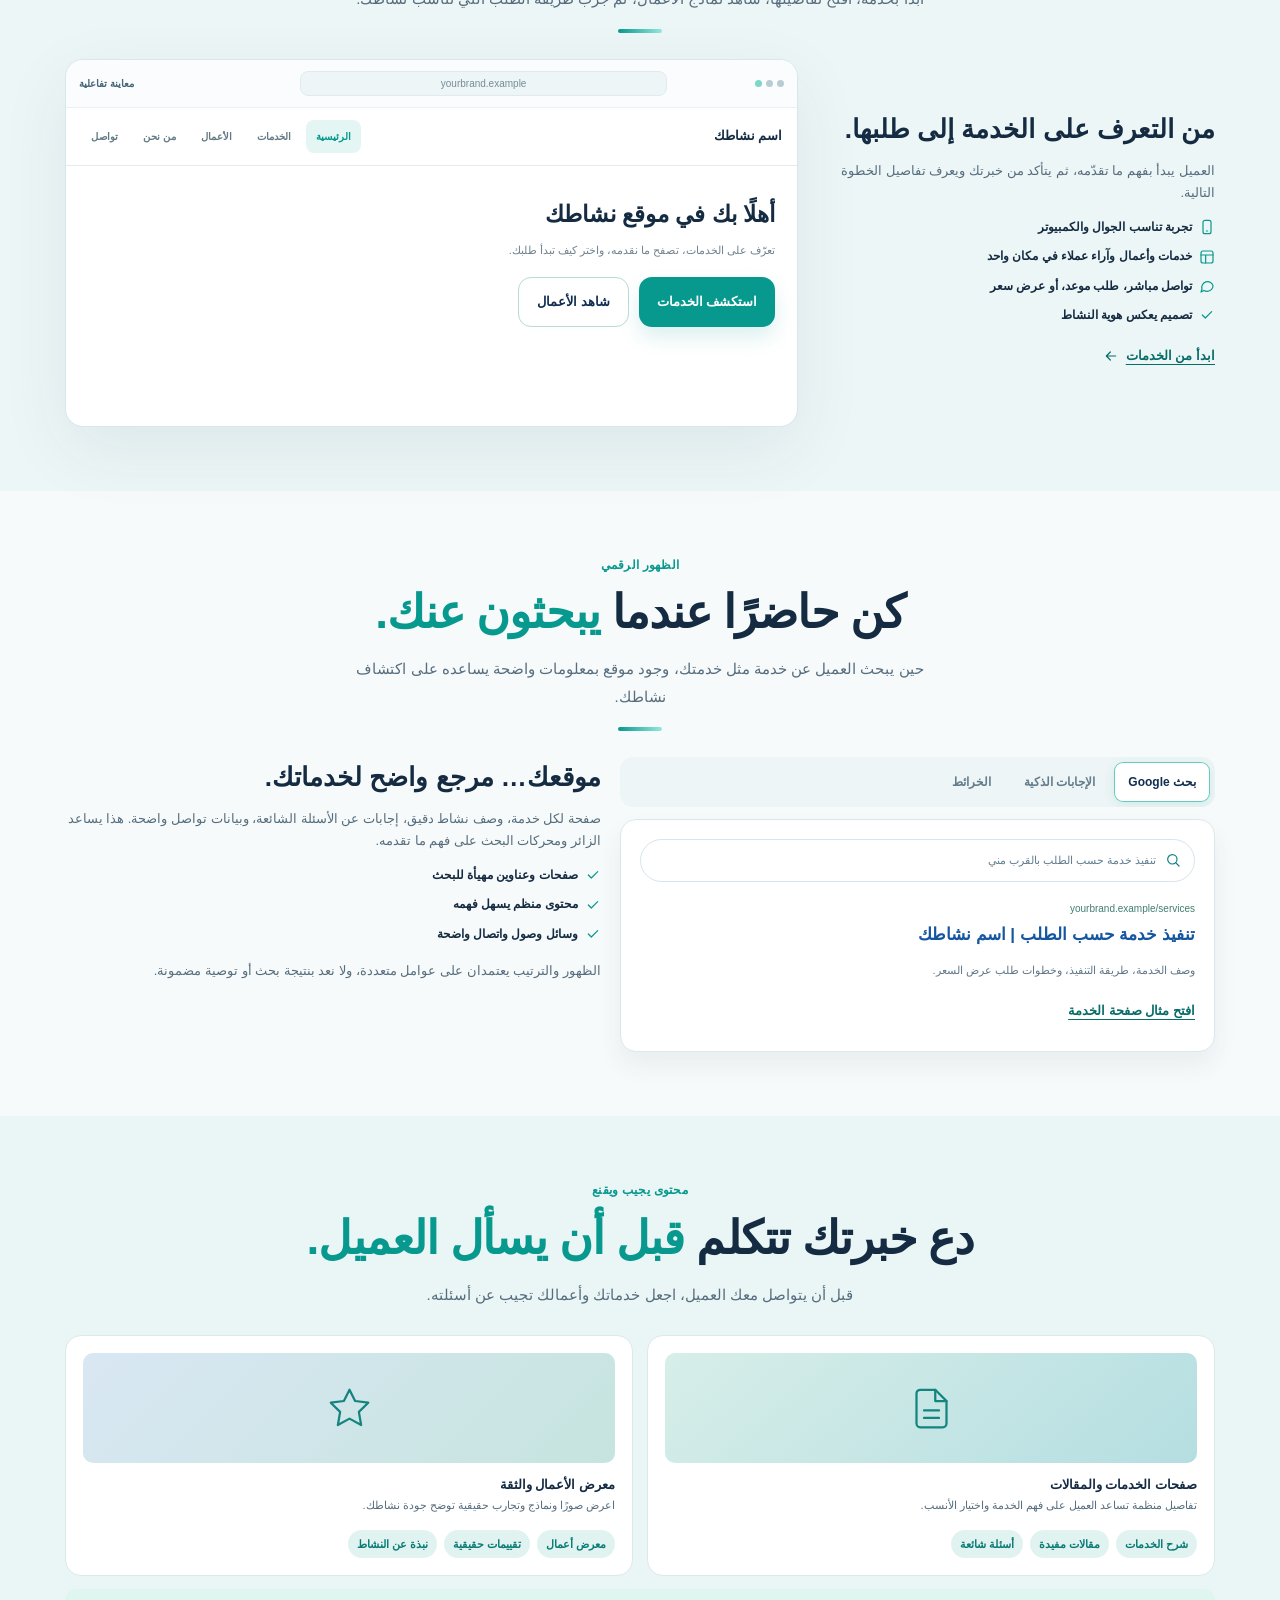
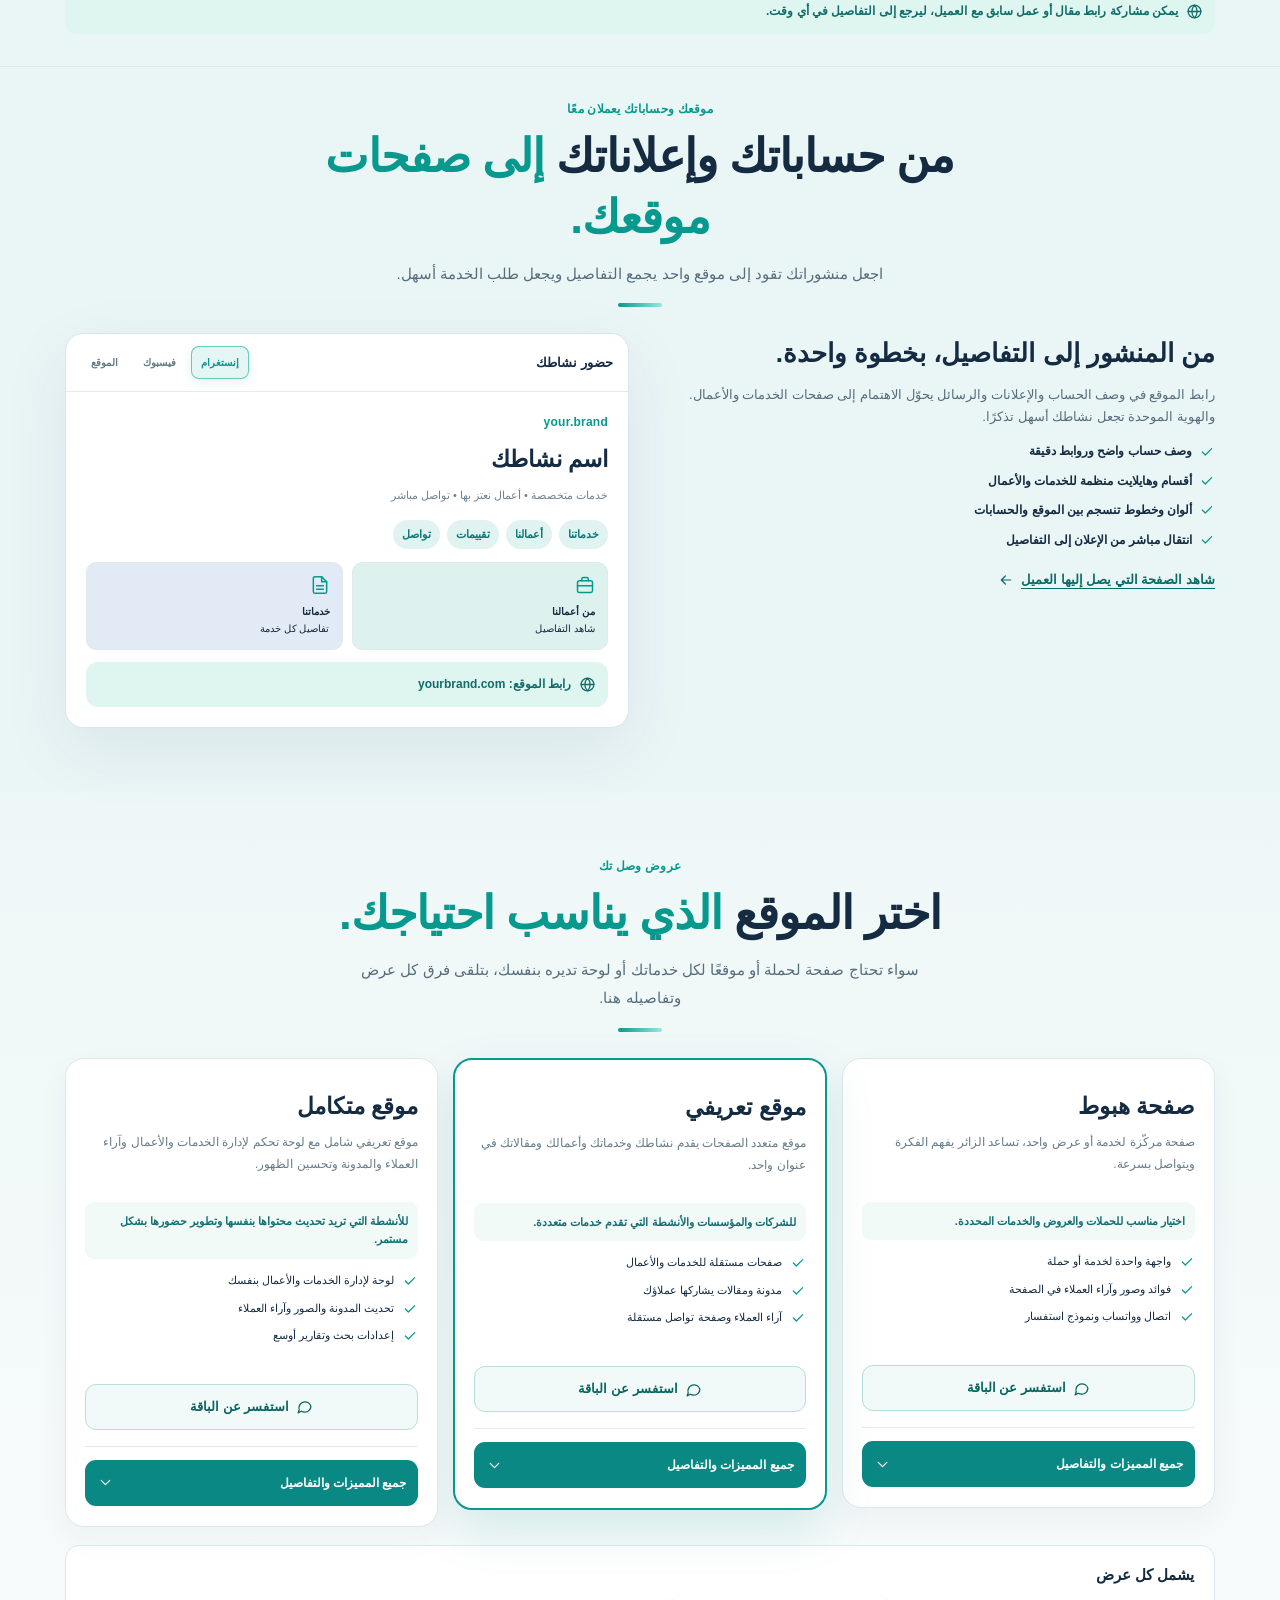
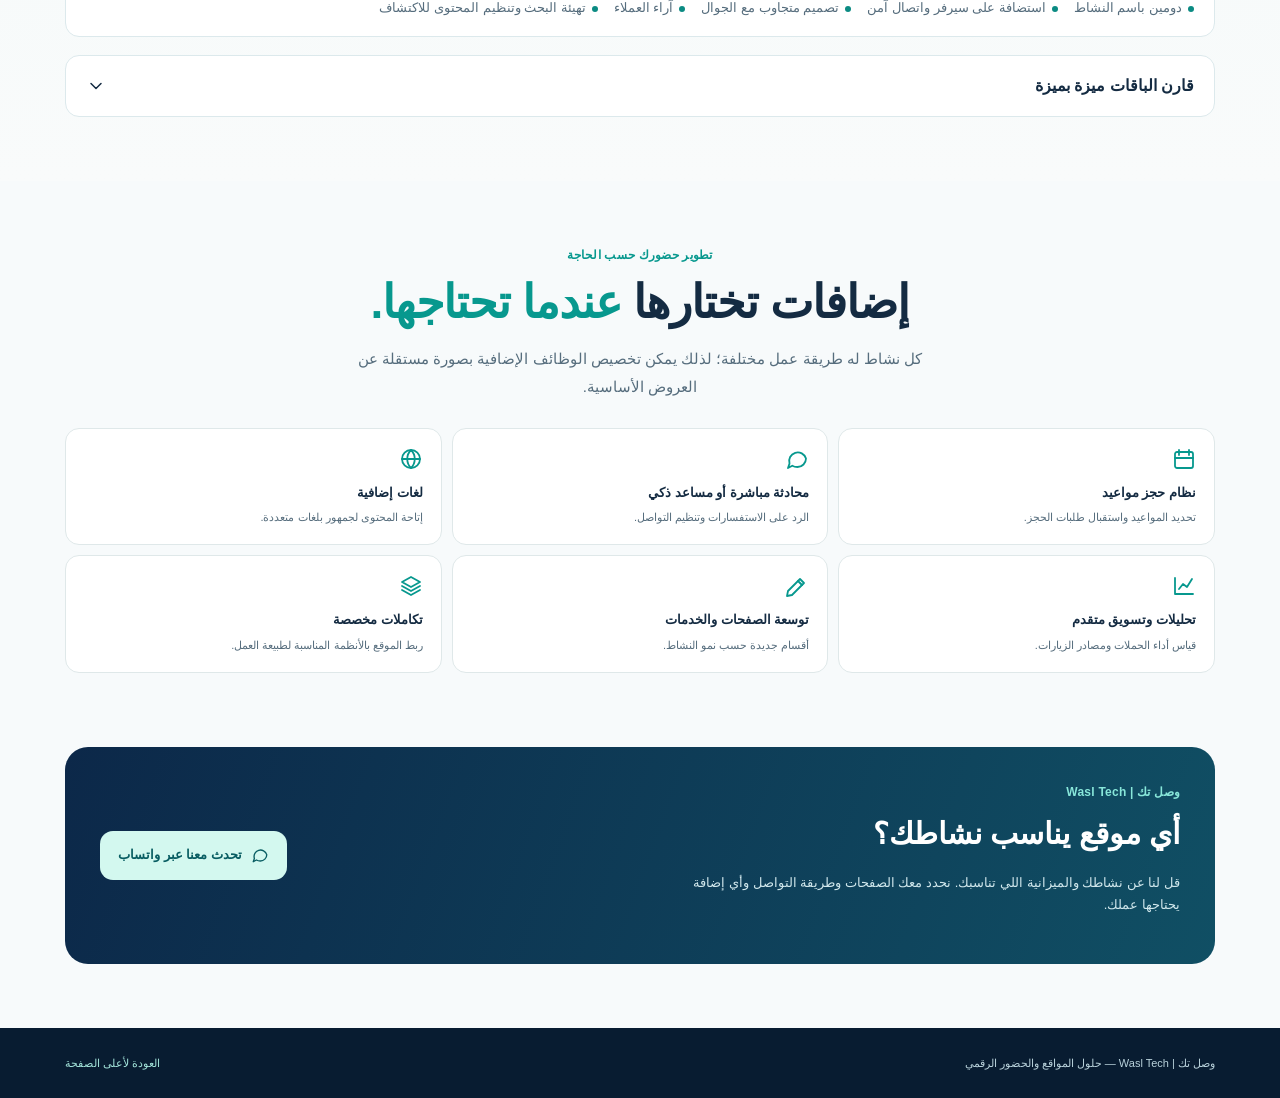
==== commit 5aa073e7: "Improve Wasl website offer journey and package comparison" ====
--- a/عروض-المواقع/landing/index.html
+++ b/عروض-المواقع/landing/index.html
@@ -1,5 +1,5 @@
 <!doctype html>
-<html lang="ar" dir="rtl"><head><meta charset="UTF-8"><meta name="viewport" content="width=device-width, initial-scale=1, viewport-fit=cover"><meta name="theme-color" content="#102d50"><meta name="description" content="موقع يعكس قيمة مشروعك، يشرح خدماتك ويوصل العملاء إليك. اكتشف كيف يصنع الموقع التعريفي وصفحة الهبوط فرقًا، وقارن عروض وصل تك."><title>عروض المواقع التعريفية وصفحات الهبوط | وصل تك</title>
+<html lang="ar" dir="rtl"><head><meta charset="UTF-8"><meta name="viewport" content="width=device-width, initial-scale=1, viewport-fit=cover"><meta name="theme-color" content="#102d50"><meta name="description" content="عرض تفاعلي من وصل تك لتصميم المواقع التعريفية وصفحات الهبوط. جرّب رحلة العميل من تصفح الخدمات إلى طلبها وقارن الباقات في مكان واحد."><meta property="og:type" content="website"><meta property="og:title" content="عروض المواقع التعريفية وصفحات الهبوط | وصل تك"><meta property="og:description" content="جرّب كيف يتصفح عميلك خدماتك ويطلبها، وقارن باقات تصميم المواقع من وصل تك."><title>عروض المواقع التعريفية وصفحات الهبوط | وصل تك</title>
 <style>
 :root{--navy:#112d51;--dark:#091b33;--teal:#07988e;--aqua:#13b9ab;--mint:#d8f3ee;--sky:#eaf5f7;--ink:#142b42;--soft:#566d7d;--line:#dce9ec;--paper:#fff;--bg:#f7fafb;--shadow:0 22px 70px #12385813}*{box-sizing:border-box}html{scroll-behavior:smooth;scroll-padding-top:98px}body{margin:0;background:var(--bg);color:var(--ink);font-family:"Tajawal","Noto Sans Arabic",Tahoma,Arial,sans-serif;-webkit-font-smoothing:antialiased;line-height:1.7}button,input,textarea,select{font:inherit}button{cursor:pointer}button:focus-visible,a:focus-visible,input:focus-visible,textarea:focus-visible,select:focus-visible{outline:3px solid #17c8ba;outline-offset:3px}a{text-decoration:none;color:inherit}svg{display:block}.ico{width:20px;height:20px;fill:none;stroke:currentColor;stroke-width:1.8;stroke-linecap:round;stroke-linejoin:round;flex-shrink:0}.wrap{width:min(1150px,calc(100% - 36px));margin-inline:auto}.muted{color:var(--soft)}.eyebrow{color:var(--teal);font-size:12px;font-weight:900;letter-spacing:.02em}.eyebrow.inverse{color:#88e7da}.section{padding:78px 0}.section-head{max-width:730px;margin:0 auto 30px;text-align:center}.section-head h2{font-size:clamp(27px,4.3vw,46px);line-height:1.32;letter-spacing:-.9px;margin:7px 0 12px}.section-head p{font-size:15px;color:var(--soft);margin:0}.section-head h2 em,.hero h1 em{font-style:normal;color:var(--teal)}.subline{height:4px;width:44px;background:linear-gradient(90deg,var(--teal),#96e8dd);border-radius:3px;margin:15px auto 0}.pill{display:inline-flex;align-items:center;gap:7px;border:1px solid #c8ebe6;border-radius:100px;background:#effbf8;color:#0c817c;font-weight:800;font-size:12px;padding:6px 11px}.pill .ico{width:15px;height:15px}.btn{border:0;border-radius:13px;display:inline-flex;align-items:center;justify-content:center;gap:9px;background:var(--teal);color:#fff;padding:13px 18px;font-weight:900;font-size:13px;box-shadow:0 10px 20px #07988e25;transition:transform .2s,background .2s}.btn:hover{transform:translateY(-2px);background:#067b75}.btn.secondary{background:#fff;color:var(--navy);border:1px solid #d8e7ea;box-shadow:none}.btn.dark{background:var(--navy)}.btn .ico{width:18px;height:18px}.small{font-size:12px}.topbar{position:sticky;top:0;z-index:50;background:#fffefaed;backdrop-filter:blur(16px);border-bottom:1px solid #e1ebee}.topbar-inner{height:72px;display:flex;gap:20px;align-items:center;justify-content:space-between}.brand{display:flex;align-items:center;gap:10px;white-space:nowrap}.mark{width:42px;height:42px;border-radius:13px;background:linear-gradient(130deg,#153b68,#098b91);display:grid;place-items:center;color:#fff;font:900 23px Arial,sans-serif;letter-spacing:-2px;transform:skew(-4deg)}.brand strong{display:block;font-size:16px;line-height:1.3}.brand small{display:block;color:#698394;font-size:10px}.topnav{display:flex;gap:7px;align-items:center}.topnav a{font-weight:800;color:#4e6474;font-size:12px;padding:9px 11px;border-radius:10px}.topnav a:hover{background:#edf7f7;color:var(--teal)}.topbar .nav-cta{padding:10px 15px;font-size:12px}.hero{background:radial-gradient(ellipse at 14% 8%,#1c6c83 0%,transparent 32%),radial-gradient(ellipse at 90% 90%,#12596a 0%,transparent 41%),linear-gradient(125deg,#0b213d,#142f56 65%,#102b4a);color:#fff;overflow:hidden;position:relative}.hero:before{content:"";position:absolute;width:450px;height:450px;border:1px solid #ffffff0c;border-radius:50%;left:-190px;top:-140px;box-shadow:0 0 0 55px #ffffff04,0 0 0 105px #ffffff03}.hero-inner{min-height:565px;padding:72px 0;display:grid;grid-template-columns:1fr .96fr;gap:54px;align-items:center;position:relative}.hero h1{font-size:clamp(34px,5.3vw,65px);line-height:1.27;letter-spacing:-1.3px;margin:16px 0}.hero h1 em{color:#71e3d5}.hero p{color:#d0e4ed;max-width:530px;font-size:16px;margin:0 0 25px}.hero-buttons{display:flex;gap:10px;flex-wrap:wrap}.hero .btn.secondary{background:#ffffff15;color:#fff;border-color:#ffffff39}.hero-trust{display:flex;align-items:center;gap:14px;margin-top:30px;font-size:11px;color:#c7e6e8}.hero-trust span{display:flex;align-items:center;gap:6px}.hero-trust .ico{width:17px;height:17px;color:#74ddd0}.hero-visual{position:relative}.browser{background:#fff;border:1px solid #dce8eb;border-radius:18px;overflow:hidden;box-shadow:0 30px 70px #061c3080;color:var(--ink)}.browser-head{display:flex;align-items:center;gap:10px;padding:11px 13px;border-bottom:1px solid #edf1f3;background:#fbfcfd}.dots{display:flex;gap:4px;direction:ltr}.dots i{width:7px;height:7px;border-radius:50%;background:#b8cdd3}.dots i:first-child{background:#7bd8c8}.url{margin:auto;background:#eef5f6;border:1px solid #e0ebef;color:#748c97;font-size:10px;min-width:52%;text-align:center;border-radius:8px;padding:3px 9px;direction:ltr}.mock-head{display:flex;align-items:center;justify-content:space-between;padding:14px 19px;font-size:11px}.mock-head b{font-size:15px}.mock-menu{display:flex;gap:12px;color:#6a7f8d}.mock-hero{background:linear-gradient(115deg,#e4f5f2,#eef7f9);padding:24px 18px 16px;min-height:195px;display:grid;grid-template-columns:1.06fr .9fr;gap:10px;align-items:center}.mock-hero strong{font-size:25px;line-height:1.35;display:block}.mock-hero p{color:#5e7684;font-size:10px;margin:7px 0}.mini-link{display:inline-flex;border-radius:8px;background:#078f89;color:#fff;padding:7px 11px;font-size:10px;font-weight:900}.art{height:150px;display:grid;place-items:center;position:relative}.art-box{width:132px;height:108px;border-radius:26px;background:linear-gradient(135deg,#b7dedb,#62a7b0);transform:rotate(-12deg);box-shadow:13px 11px 0 #bed9e17a}.art-symbol{position:absolute;inset:0;display:grid;place-items:center;color:#fff}.art-symbol .ico{height:66px;width:66px;stroke-width:1.1}.mock-services{display:grid;grid-template-columns:repeat(3,1fr);gap:8px;padding:13px 16px 19px}.mock-services div{border:1px solid #e1ebef;border-radius:9px;padding:8px 5px;display:flex;gap:5px;align-items:center;font-size:9px;color:#2b5663}.mock-services .ico{color:var(--teal);width:14px;height:14px}.float-note{position:absolute;left:-23px;bottom:18px;display:flex;align-items:center;gap:8px;background:#fff;color:#153d55;border:1px solid #dce9ed;border-radius:12px;padding:11px 12px;box-shadow:var(--shadow);font-size:11px;font-weight:900}.float-note .ico{color:var(--teal)}.motif-strip{display:grid;grid-template-columns:repeat(3,1fr);gap:11px;margin-top:-33px;position:relative;z-index:1}.motif{background:#fff;border:1px solid #e1eaed;border-radius:16px;padding:17px;display:flex;gap:11px;align-items:center;box-shadow:0 10px 22px #082a4210}.motif b{font-size:12px;display:block}.motif small{font-size:11px;color:var(--soft)}.icon-tile{display:grid;place-items:center;background:#e4f7f3;border-radius:12px;color:var(--teal);width:40px;height:40px;flex-shrink:0}.segmented{display:flex;gap:5px;background:#edf5f6;padding:5px;border-radius:13px;max-width:100%;overflow:auto;scrollbar-width:none}.segmented::-webkit-scrollbar{display:none}.segmented button{border:0;background:transparent;color:#637c8b;font-size:12px;font-weight:900;padding:10px 14px;border-radius:9px;white-space:nowrap;transition:background .2s}.segmented button[aria-selected="true"]{color:var(--navy);background:#fff;box-shadow:0 3px 10px #0b37551a}.segmented-dark{background:#103757}.segmented-dark button{color:#d0e5ec}.segmented-dark button[aria-selected="true"]{background:#e3f8f2;color:#087d78}.storyshell{display:grid;grid-template-columns:300px minmax(0,1fr);gap:19px;align-items:stretch}.story-list{display:flex;flex-direction:column;gap:9px}.story-choice{text-align:right;padding:16px;border:1px solid #dce9ec;border-radius:14px;background:#fff;display:flex;align-items:center;gap:11px;color:var(--ink);transition:border .2s,transform .2s,background .2s}.story-choice:hover{transform:translateX(-3px);border-color:#7fd4cb}.story-choice[aria-selected="true"]{background:#eaf9f5;border-color:#6bd0c6;box-shadow:inset 3px 0 var(--teal)}.story-choice .ico{width:23px;height:23px;color:var(--teal)}.story-choice b{display:block;font-size:13px}.story-choice small{color:var(--soft);font-size:10px;display:block}.stage{border:1px solid #dbe8eb;border-radius:22px;overflow:hidden;background:linear-gradient(135deg,#f5fbfa,#e9f4f5);min-height:390px}.stage-header{padding:18px 20px;border-bottom:1px solid #dbe9eb;display:flex;justify-content:space-between;gap:12px;align-items:center;background:#ffffffbd}.stage-header strong{font-size:15px}.stage-header small{font-size:11px;color:#6a8490}.stage-main{padding:22px}.compare{display:grid;grid-template-columns:1fr 1fr;gap:12px}.compare-panel{border-radius:14px;padding:17px;min-height:242px;border:1px solid #dbe7ea;background:#fff}.compare-panel.before{background:#fff7f5;border-color:#f2ddda}.compare-panel.after{background:#e9faf4;border-color:#c1ebdf}.compare-label{font-size:11px;font-weight:900;margin-bottom:14px}.compare-panel.before .compare-label{color:#aa615e}.compare-panel.after .compare-label{color:#0b8176}.chatline{padding:9px;border-radius:8px;background:white;margin:8px 0;color:#5a6472;border:1px solid #eee0e0;font-size:10px}.preview-list{display:flex;flex-direction:column;gap:9px}.preview-row{padding:10px;border-radius:9px;background:#fff;border:1px solid #cfece2;display:flex;align-items:center;gap:8px;font-size:11px}.preview-row .ico{color:var(--teal);width:16px;height:16px}.caption-strip{display:flex;gap:8px;align-items:center;background:#dff5f0;border-radius:12px;padding:12px;color:#126d6a;font-weight:800;font-size:12px;margin-top:12px}.caption-strip .ico{width:17px;height:17px}.visit-cards{display:grid;grid-template-columns:repeat(3,1fr);gap:10px}.visit-card{background:#fff;border:1px solid #dce8ea;border-radius:13px;padding:15px}.visit-card .ico{color:var(--teal);width:23px;height:23px;margin-bottom:11px}.visit-card strong{display:block;font-size:13px}.visit-card small{font-size:11px;color:var(--soft)}.workbench{display:grid;grid-template-columns:1fr 1fr;gap:22px;align-items:start}.work-copy h3{font-size:26px;line-height:1.35;margin:3px 0 10px}.work-copy p{font-size:13px;color:var(--soft)}.work-copy .tick{display:flex;align-items:center;gap:7px;margin:9px 0;font-size:12px;font-weight:800}.work-copy .tick .ico{color:var(--teal);width:16px;height:16px}.site-window{border:1px solid #d7e7eb;border-radius:18px;overflow:hidden;background:#fff;box-shadow:var(--shadow)}.site-nav{display:flex;align-items:center;justify-content:space-between;padding:12px 15px;border-bottom:1px solid #e4ebef;font-size:11px}.site-nav strong{font-size:13px}.site-tabs{display:flex;gap:5px}.site-tabs button{border:0;background:transparent;border-radius:8px;padding:8px 10px;color:#657a84;font-weight:900;font-size:10px}.site-tabs button.active{background:#e4f6f3;color:var(--teal)}.site-page{padding:20px;min-height:260px}.site-page h4{font-size:23px;margin:7px 0}.site-page p{font-size:11px;color:#708391;line-height:1.8;margin:4px 0 13px}.two-mini{display:grid;grid-template-columns:repeat(2,1fr);gap:9px}.mini-card{border:1px solid #e0e9ec;border-radius:10px;padding:12px;background:#f8fcfc;font-size:10px}.mini-card .ico{color:var(--teal);margin-bottom:8px}.mini-card b{display:block}.search-visual{display:grid;grid-template-columns:1fr .9fr;gap:19px;align-items:center}.search-box{border:1px solid #dce7e9;background:#fff;border-radius:16px;min-height:305px;padding:19px;box-shadow:0 13px 25px #18395011}.search-query{border:1px solid #d7e4eb;padding:11px 13px;border-radius:100px;display:flex;gap:9px;align-items:center;font-size:11px;color:#627d8f}.search-query .ico{color:#0e7e88;width:16px;height:16px}.result-url{font-size:10px;color:#417e6e;margin-top:18px}.result-title{font-size:17px;color:#1556a1;font-weight:900;margin:4px 0}.result-desc{font-size:11px;color:#617789}.ai-response{display:flex;gap:10px;align-items:start;margin-top:17px}.ai-response .icon-tile{width:32px;height:32px}.map-demo{position:relative;background:repeating-linear-gradient(0deg,#e6f0ea 0 25px,#d2e5db 25px 30px);height:120px;border-radius:12px;overflow:hidden}.map-demo:before,.map-demo:after{content:"";position:absolute;background:#fff;transform:rotate(-24deg);top:38px;left:-10%;width:120%;height:14px}.map-demo:after{transform:rotate(52deg);top:56px}.map-pin{position:absolute;top:25px;left:45%;z-index:1;display:grid;place-items:center;width:44px;height:44px;background:#fff;border:2px solid var(--teal);color:var(--teal);border-radius:50%;box-shadow:0 7px 12px #2f6b6c35}.map-pin .ico{width:22px;height:22px}.contact-sim{border:1px solid #d8e9e9;border-radius:18px;background:#fff;padding:19px;max-width:470px;margin:auto;box-shadow:0 17px 25px #0b36521a}.contact-sim h3{margin:0 0 6px}.contact-sim label{font-size:11px;font-weight:900;display:block;margin:10px 0 5px}.field{width:100%;padding:10px 11px;border-radius:9px;border:1px solid #d4e4e7;background:#f9fbfc;color:var(--ink);font-size:12px}.field:focus{border-color:var(--teal);outline:2px solid #a6e7dd}.contact-feedback{font-size:11px;color:#087f78;margin-top:10px;min-height:18px}.social-grid{display:grid;grid-template-columns:1fr 1fr;gap:14px}.social-card{border:1px solid #dce9e9;background:#fff;border-radius:16px;padding:17px}.social-post{height:110px;background:linear-gradient(140deg,#d7eee9,#b5dee1);border-radius:10px;display:grid;place-items:center;color:#14847f}.social-post .ico{height:45px;width:45px;stroke-width:1.2}.social-card strong{font-size:13px;display:block;margin-top:11px}.social-card p{font-size:11px;color:var(--soft);margin:0}.step-tabs{display:flex;gap:7px;flex-wrap:wrap;margin-top:15px}.step-tabs span{background:#e1f3f0;border-radius:30px;font-size:11px;padding:5px 9px;color:#0a7b75;font-weight:800}.packages{background:linear-gradient(#eef7f7,#f9fbfb)}.package-grid{display:grid;grid-template-columns:repeat(3,minmax(0,1fr));gap:15px;align-items:stretch}.plan{border:1px solid #dce8eb;background:#fff;border-radius:19px;padding:22px 18px 19px;box-shadow:0 12px 32px #1237530b;display:flex;flex-direction:column;min-width:0}.plan.featured{border:2px solid var(--teal);box-shadow:0 20px 50px #078a8424}.plan-label{display:inline-block;background:#e7f6f3;color:#0b817b;padding:5px 9px;border-radius:7px;font-size:10px;font-weight:900;align-self:start}.plan h3{font-size:23px;line-height:1.3;margin:13px 0 9px}.plan-desc{color:#667d88;font-size:12px;min-height:61px;margin:0 0 10px}.plan-benefit{font-size:11px;font-weight:900;color:#146f74;background:#f1faf7;padding:10px;border-radius:9px;margin-bottom:13px}.plan ul{margin:0;padding:0;list-style:none;display:flex;flex-direction:column;gap:11px}.plan li{display:flex;gap:8px;font-size:11px;line-height:1.6}.plan li .ico{width:16px;height:16px;color:var(--teal);flex-shrink:0;margin-top:1px}.plan .plan-bottom{margin-top:auto;padding-top:19px}.plan .plan-bottom .btn{width:100%}.plan .secondary{box-shadow:none}.plan .price-note{font-size:10px;text-align:center;color:#81929e;margin-top:10px}.detail-drawer{margin-top:20px;background:#fff;border-radius:17px;border:1px solid #d7e6e9;overflow:hidden}.detail-drawer>summary{padding:19px;cursor:pointer;font-size:14px;font-weight:900;display:flex;justify-content:space-between;align-items:center;list-style:none}.detail-drawer>summary::-webkit-details-marker{display:none}.detail-drawer[open]>summary .ico{transform:rotate(180deg)}.detail-inner{border-top:1px solid #e5eff0;padding:19px}.plan-select{display:grid;grid-template-columns:repeat(3,1fr);gap:7px;margin-bottom:17px}.plan-select button{border:1px solid #dce8e8;background:#f5f9fa;border-radius:11px;padding:11px 8px;font-size:12px;font-weight:900;color:#607786}.plan-select button.active{border-color:#29b6aa;background:#e5f8f3;color:#087c76}.detail-list{display:grid;grid-template-columns:repeat(2,minmax(0,1fr));gap:10px}.detail-item{border:1px solid #e1ecee;border-radius:11px;background:#fbfdfd;padding:14px;font-size:12px}.detail-item b{display:block;color:#173d56;margin-bottom:6px}.detail-item span{color:#5d7380;font-size:11px}.extras{display:grid;grid-template-columns:repeat(3,1fr);gap:10px}.extra{background:#fff;border:1px solid #dfe8e9;border-radius:14px;padding:18px}.extra .ico{color:var(--teal);width:24px;height:24px;margin-bottom:11px}.extra b{display:block;font-size:13px}.extra p{font-size:11px;color:var(--soft);margin:4px 0 0}.contact-end{background:linear-gradient(110deg,#0c2849,#104f64);border-radius:23px;padding:35px;display:flex;align-items:center;justify-content:space-between;gap:25px;color:#fff}.contact-end h2{font-size:30px;margin:5px 0 10px}.contact-end p{color:#d0e7ec;font-size:13px;max-width:490px}.contact-end .btn{background:#d3f8ef;color:#085d62;box-shadow:none}.footer{padding:26px 0;background:#081c31;color:#b9d2db;font-size:11px}.footer-inner{display:flex;justify-content:space-between;gap:20px;align-items:center}.footer a{color:#a4e5db}.hidden{display:none!important}.mobile-nav{display:none}.motion-in{animation:lift .42s both}@keyframes lift{from{transform:translateY(10px);opacity:.25}to{transform:none;opacity:1}}@media(max-width:900px){.hero-inner{gap:28px}.storyshell{grid-template-columns:1fr}.story-list{flex-direction:row;overflow:auto;scrollbar-width:none}.story-choice{flex:1 0 160px}.topnav{display:none}.mobile-nav{display:block}.workbench{grid-template-columns:1fr}.work-copy{order:1}.site-window{order:2}.package-grid{grid-template-columns:1fr}.plan-desc{min-height:0}.extras{grid-template-columns:repeat(2,1fr)}.search-visual{grid-template-columns:1fr}}@media(max-width:640px){.wrap{width:min(100% - 28px,520px)}.section{padding:57px 0}.section-head h2{font-size:29px}.section-head p{font-size:12px}.topbar-inner{height:63px}.brand .mark{height:35px;width:35px;font-size:19px}.brand strong{font-size:13px}.brand small{font-size:9px}.topbar .nav-cta{font-size:10px;padding:9px}.hero-inner{padding:46px 0 62px;grid-template-columns:1fr;gap:38px}.hero h1{font-size:36px}.hero p{font-size:13px}.hero-trust{gap:10px;flex-wrap:wrap}.hero-visual{margin-inline:6px}.mock-hero strong{font-size:20px}.float-note{left:-10px;bottom:-16px}.motif-strip{grid-template-columns:repeat(3,1fr);gap:6px;margin-top:-26px}.motif{padding:10px 6px;display:block;text-align:center;border-radius:12px}.motif .icon-tile{margin:auto auto 7px;width:32px;height:32px}.motif b{font-size:10px;line-height:1.4}.motif small{display:none}.motif .ico{width:18px;height:18px}.stage-header{padding:13px}.stage-main{padding:14px}.stage{min-height:0}.compare-panel{padding:11px;min-height:235px}.compare{gap:7px}.chatline{font-size:9px;padding:8px}.preview-row{font-size:9px;padding:8px}.visit-cards{gap:6px}.visit-card{padding:9px}.visit-card strong{font-size:10px}.visit-card small{font-size:9px}.visit-card .ico{width:20px;height:20px}.site-nav{flex-wrap:wrap;gap:6px}.site-tabs{overflow:auto;max-width:100%;scrollbar-width:none}.site-tabs button{padding:7px;font-size:9px}.site-page{min-height:240px}.work-copy h3{font-size:21px}.social-grid{gap:8px}.social-card{padding:10px}.contact-end{padding:26px 20px;flex-direction:column;align-items:stretch}.contact-end h2{font-size:24px}.footer-inner{flex-direction:column;text-align:center}.extras{gap:8px}.extra{padding:11px}.extra b{font-size:11px}.detail-list{grid-template-columns:1fr}.plan-select button{font-size:10px;padding:10px 4px}.mock-head{padding:11px}.mock-menu{gap:6px;font-size:8px}.art-box{height:90px;width:96px}.art-symbol .ico{width:44px;height:44px}.mock-hero{min-height:160px}.mock-services{gap:4px;padding:9px}.mock-services div{padding:6px 4px;font-size:8px}.mock-services .ico{width:12px;height:12px}.hero-buttons .btn{padding:11px 12px;font-size:11px}}
 @media(prefers-reduced-motion:reduce){*,*:before,*:after{scroll-behavior:auto!important;animation:none!important;transition:none!important}}
@@ -48,34 +48,317 @@
 .package-detail-item p{font-size:11px;color:#5d7480;line-height:1.85;margin:4px 0 0}
 .offer-note{font-size:11px;color:#5b7480;line-height:1.9;margin:18px auto 0;max-width:800px;text-align:center}
 @media(max-width:800px){.package-grid{grid-template-columns:1fr}.plan{max-width:650px;width:100%;margin:auto}}
+
+/* Offer navigation, interactive sample, and package comparison */
+.official-logo{display:block;width:156px}
+.official-logo svg{width:100%;height:auto}
+.hero .mini-link:hover,.hero .mini-link:focus-visible{text-decoration:underline}
+#preview{background:#edf6f6}
+.demo-workbench{grid-template-columns:minmax(245px,.7fr) minmax(0,1.3fr);align-items:start}
+.demo-workbench .work-copy{align-self:center}
+#demo-window{scroll-margin-top:12px;min-width:0}
+#demo-window .site-nav{flex-wrap:wrap}
+#demo-window .site-tabs{display:flex;flex-wrap:wrap}
+.demo-browser-label{margin-inline-start:auto;font-size:10px;color:#456778;font-weight:800}
+#site-content{min-height:260px;padding:22px}
+#site-content h4:focus{outline:none}
+#site-content .two-mini{align-items:stretch}
+.demo-actions{display:flex;flex-wrap:wrap;gap:10px;margin-top:16px}
+.demo-actions .btn.secondary,.demo-card .btn.secondary{border:1px solid #b9dad6;box-shadow:none}
+.demo-card{display:flex;flex-direction:column;align-items:flex-start;gap:5px}
+.demo-card .btn{margin-top:auto;text-align:start;padding:6px 10px;min-height:40px;font-size:11px}
+.demo-card span{display:block;margin-bottom:8px}
+.demo-points{padding-inline-start:20px;color:var(--soft);font-size:13px}
+.demo-jump{display:inline-flex;align-items:center;gap:7px;min-height:42px;color:#086d68;font-size:13px;font-weight:900;text-decoration:underline;text-underline-offset:4px}
+.demo-jump .ico{width:16px;height:16px}
+.request-options{display:flex;flex-wrap:wrap;gap:6px;margin-bottom:16px}
+.request-options button{min-height:40px;padding:6px 12px;border:1px solid #c4dcdf;background:#fff;color:var(--navy);border-radius:9px;font-weight:800;font-size:12px}
+.request-options button[aria-pressed="true"]{background:#def3f0;color:#075b55;border-color:#4ba39b}
+.demo-request{display:grid;gap:8px}
+.demo-request label{font-size:13px;font-weight:800}
+.demo-request .btn{justify-self:start}
+.demo-request small{color:var(--soft)}
+.demo-request .demo-feedback:not(:empty){background:#def3f0;border-radius:9px;padding:10px;color:#075b55;overflow-wrap:anywhere}
+.marketing-content{background:#eaf5f6}
+.marketing-content #content{padding-bottom:32px}
+.marketing-content #social{padding-top:32px;border-top:1px solid var(--line)}
+.plan-highlights{min-height:6em}
+.plan-contact{display:flex;align-items:center;justify-content:center;gap:7px;margin-top:16px;min-height:46px;padding:8px;border:1px solid #b8dfd9;border-radius:11px;color:#08655f;background:#f1faf8;font-size:13px;font-weight:850}
+.plan-contact:hover{background:#def3f0}
+.plan-contact .ico{width:17px;height:17px}
+.shared-offer,.offer-comparison{margin-top:18px;padding:16px 20px;background:#fff;border:1px solid var(--line);border-radius:14px}
+.shared-offer h3{margin:0 0 10px;font-size:15px}
+.shared-offer ul{list-style:none;display:flex;flex-wrap:wrap;gap:6px 16px;margin:0;padding:0;color:var(--soft);font-size:13px}
+.shared-offer li::before{content:"";display:inline-block;width:6px;height:6px;border-radius:50%;margin-inline-end:6px;background:#0b8b83;vertical-align:middle}
+.offer-comparison summary{display:flex;align-items:center;justify-content:space-between;min-height:28px;font-weight:850;cursor:pointer;list-style:none}
+.offer-comparison summary::-webkit-details-marker{display:none}
+.offer-comparison[open] summary .ico{transform:rotate(180deg)}
+.comparison-table{width:100%;border-collapse:collapse;table-layout:fixed;margin-top:12px;font-size:13px}
+.comparison-table :is(th,td){padding:8px;border-bottom:1px solid var(--line);text-align:start;vertical-align:top}
+.comparison-table thead th{background:#eff7f6;color:var(--navy)}
+.comparison-table td{color:var(--soft)}
+@media(max-width:850px){
+  .demo-workbench{grid-template-columns:minmax(0,1fr)}
+  .demo-workbench .work-copy{order:0}
+  .plan-highlights{min-height:0}
+}
+@media(max-width:520px){
+  .official-logo{width:120px}
+  #site-content{padding:16px;min-height:230px}
+  #demo-window .site-nav{gap:5px;padding:9px 12px}
+  #demo-window .site-tabs{gap:3px}
+  #demo-window .site-tabs button{min-height:36px;padding:5px 8px}
+  .marketing-content #content{padding-bottom:26px}
+  .marketing-content #social{padding-top:26px}
+  .shared-offer,.offer-comparison{padding:12px}
+  .comparison-table{font-size:11px}
+  .comparison-table :is(th,td){padding:6px 3px;overflow-wrap:break-word}
+}
 </style></head><body>
 <svg xmlns="http://www.w3.org/2000/svg" style="position:absolute;width:0;height:0;overflow:hidden" aria-hidden="true"><defs>
 <symbol id="i-check" viewBox="0 0 24 24"><path d="m5 12 4.5 4.5L19 7"/></symbol><symbol id="i-arrow" viewBox="0 0 24 24"><path d="M19 12H5m6-6-6 6 6 6"/></symbol><symbol id="i-globe" viewBox="0 0 24 24"><circle cx="12" cy="12" r="9"/><path d="M3 12h18M12 3c5 5 5 13 0 18M12 3c-5 5-5 13 0 18"/></symbol><symbol id="i-search" viewBox="0 0 24 24"><circle cx="11" cy="11" r="7"/><path d="m16 16 5 5"/></symbol><symbol id="i-layout" viewBox="0 0 24 24"><rect x="3" y="3" width="18" height="18" rx="3"/><path d="M3 9h18M10 9v12"/></symbol><symbol id="i-shield" viewBox="0 0 24 24"><path d="m12 2 9 4v6c0 5-3 8-9 10-6-2-9-5-9-10V6Z"/><path d="m8 12 3 3 5-6"/></symbol><symbol id="i-phone" viewBox="0 0 24 24"><rect x="6" y="2" width="12" height="20" rx="3"/><path d="M11 18h2"/></symbol><symbol id="i-briefcase" viewBox="0 0 24 24"><rect x="3" y="7" width="18" height="14" rx="2"/><path d="M8 7V5a2 2 0 0 1 2-2h4a2 2 0 0 1 2 2v2M3 13h18"/></symbol><symbol id="i-chat" viewBox="0 0 24 24"><path d="M21 11.5a8.5 8.5 0 0 1-8.5 8.5c-2 0-3.7-.4-5.2-1.3L3 21l1.5-4.4A8.5 8.5 0 1 1 21 11.5Z"/></symbol><symbol id="i-pin" viewBox="0 0 24 24"><path d="M20 10c0 6-8 12-8 12S4 16 4 10a8 8 0 1 1 16 0Z"/><circle cx="12" cy="10" r="2.5"/></symbol><symbol id="i-star" viewBox="0 0 24 24"><path d="m12 2 3 6 7 .9-5 4.9 1.2 7L12 17.4 5.8 20.8 7 13.8 2 8.9 9 8Z"/></symbol><symbol id="i-file" viewBox="0 0 24 24"><path d="M14 2H6a2 2 0 0 0-2 2v16a2 2 0 0 0 2 2h12a2 2 0 0 0 2-2V8Z"/><path d="M14 2v6h6M8 13h8M8 17h8"/></symbol><symbol id="i-edit" viewBox="0 0 24 24"><path d="m3 17 12-12 4 4-12 12-5 1Z"/><path d="m13 7 4 4"/></symbol><symbol id="i-chart" viewBox="0 0 24 24"><path d="M3 20V4M3 20h18M7 15l4-5 4 3 5-8"/></symbol><symbol id="i-calendar" viewBox="0 0 24 24"><rect x="3" y="5" width="18" height="16" rx="2"/><path d="M7 3v5M17 3v5M3 11h18"/></symbol><symbol id="i-chevron" viewBox="0 0 24 24"><path d="m6 9 6 6 6-6"/></symbol><symbol id="i-layers" viewBox="0 0 24 24"><path d="m12 3 9 5-9 5-9-5ZM3 12l9 5 9-5M3 16l9 5 9-5"/></symbol><symbol id="i-send" viewBox="0 0 24 24"><path d="m22 2-7 20-4-9-9-4Z"/><path d="M22 2 11 13"/></symbol><symbol id="i-clock" viewBox="0 0 24 24"><circle cx="12" cy="12" r="9"/><path d="M12 7v5l3 2"/></symbol><symbol id="i-spark" viewBox="0 0 24 24"><path d="m12 2 2.5 7.5L22 12l-7.5 2.5L12 22l-2.5-7.5L2 12l7.5-2.5Z"/></symbol><symbol id="i-users" viewBox="0 0 24 24"><circle cx="9" cy="8" r="3"/><path d="M3 20v-2a6 6 0 0 1 12 0v2M17 5a3 3 0 0 1 0 6M18 14a5 5 0 0 1 3 5"/></symbol></defs></svg>
-<header class="topbar"><div class="wrap topbar-inner"><a class="brand" href="#home" aria-label="وصل تك - الرئيسية"><span class="mark">W</span><span><strong>وصل تك <span style="color:#0c9890">|</span> Wasl Tech</strong><small>نبني حضورك الرقمي باحتراف</small></span></a><nav class="topnav" aria-label="القائمة الرئيسية"><a href="#why">لماذا الموقع؟</a><a href="#preview">استكشف الواجهة</a><a href="#discover">الظهور الرقمي</a><a href="#offers">العروض</a></nav><a class="btn nav-cta" href="#offers">استعرض العروض <svg class="ico"><use href="#i-arrow"/></svg></a></div></header>
-<main><section class="hero" id="home"><div class="wrap hero-inner"><div><div class="pill" style="background:#ffffff13;color:#c5f6e9;border-color:#ffffff24"><svg class="ico"><use href="#i-globe"/></svg> حلول مواقع الأعمال وصفحات الهبوط</div><h1>عميلك يبحث عنك…<br><em>خلّه يلقى اللي يميّزك.</em></h1><p>موقع مرتب يجمع خدماتك وأعمالك ومعلومات التواصل في مكان واحد، ويحوّل زيارة العميل من بحث متشتت إلى خطوة واضحة.</p><div class="hero-buttons"><a class="btn" href="#why">اكتشف الفرق <svg class="ico"><use href="#i-arrow"/></svg></a><a class="btn secondary" href="#offers">تصفح الباقات</a></div><div class="hero-trust"><span><svg class="ico"><use href="#i-phone"/></svg> مصمم للهاتف</span><span><svg class="ico"><use href="#i-shield"/></svg> هوية احترافية</span><span><svg class="ico"><use href="#i-globe"/></svg> حضور باسم مشروعك</span></div></div><div class="hero-visual"><div class="browser"><div class="browser-head"><span class="dots"><i></i><i></i><i></i></span><span class="url">www.yourbrand.com</span><svg class="ico" style="width:16px;color:#91a7b2"><use href="#i-globe"/></svg></div><div class="mock-head"><b>اسم نشاطك</b><span class="mock-menu">الرئيسية　 خدماتنا　 أعمالنا　 تواصل</span></div><div class="mock-hero"><div><span style="font-size:9px;color:#078c86;font-weight:900">خدمات تستحق أن تُرى</span><strong>مشروعك… بأفضل صورة</strong><p>خدمات واضحة، أعمال تثبت خبرتك، ووسيلة تواصل مباشرة.</p><span class="mini-link">استكشف خدماتنا</span></div><div class="art"><div class="art-box"></div><span class="art-symbol"><svg class="ico"><use href="#i-briefcase"/></svg></span></div></div><div class="mock-services"><div><svg class="ico"><use href="#i-briefcase"/></svg> خدمات منظمة</div><div><svg class="ico"><use href="#i-shield"/></svg> أعمال موثوقة</div><div><svg class="ico"><use href="#i-chat"/></svg> تواصل مباشر</div></div></div><div class="float-note"><svg class="ico"><use href="#i-check"/></svg> كل ما يهم العميل في رابط واحد</div></div></div></section>
+<header class="topbar"><div class="wrap topbar-inner"><a class="brand" href="#home" aria-label="وصل تك - الرئيسية"><span class="official-logo" aria-hidden="true"><svg xmlns="http://www.w3.org/2000/svg" viewBox="0.00 0.00 1130.00 360.00" role="img" aria-label="Wasl Tech primary horizontal logo">
+  <title>Wasl Tech primary horizontal logo</title>
+  <defs>
+    <linearGradient id="wt-primary-gradient" x1="0%" y1="100%" x2="100%" y2="0%">
+      <stop offset="0%" stop-color="#165463"/>
+      <stop offset="54%" stop-color="#0E8889"/>
+      <stop offset="100%" stop-color="#14727B"/>
+    </linearGradient>
+  </defs>
+  <g transform="translate(570 59.964) scale(0.926916) translate(-240 -267)">
+    <path d="M 245.00,269.73 293.00,269.52 296.00,270.48 300.00,270.73 303.00,271.73 310.39,276.00 314.49,280.00 318.00,285.39 320.28,288.00 327.72,301.00 331.28,306.00 332.72,309.00 339.28,319.00 341.72,324.00 352.28,340.00 354.72,345.00 356.28,347.00 360.72,355.00 364.28,360.00 365.72,363.00 372.28,373.00 376.72,381.00 385.28,394.00 390.72,404.00 399.28,417.00 409.72,435.00 415.28,443.00 419.72,451.00 425.28,459.00 426.72,462.00 432.61,468.00 435.00,469.27 437.00,469.77 438.63,471.00 437.00,471.65 435.78,473.00 436.00,474.34 438.61,477.00 442.00,479.28 448.00,482.27 451.00,482.73 452.00,483.27 468.00,483.48 476.00,481.27 487.00,476.28 501.00,464.77 502.00,464.96 500.00,468.35 492.00,478.61 479.00,497.39 476.00,500.61 474.49,503.00 470.00,507.49 459.00,515.28 450.00,519.27 442.00,521.48 438.00,521.52 435.00,522.48 430.00,522.48 427.00,521.52 423.00,521.48 418.00,520.27 412.00,518.27 405.00,515.28 396.61,510.00 386.51,500.00 375.72,484.00 371.28,476.00 363.72,465.00 362.28,462.00 348.72,441.00 347.28,438.00 341.72,430.00 337.28,422.00 324.72,403.00 320.28,395.00 312.72,384.00 311.28,381.00 304.72,371.00 303.28,368.00 297.72,360.00 291.28,349.00 287.72,344.00 286.28,341.00 272.72,320.00 271.28,317.00 263.72,306.00 262.28,303.00 255.72,293.00 254.28,290.00 243.74,274.00 243.27,271.00 Z M 517.00,269.73 522.00,269.52 525.00,270.48 530.00,270.52 532.00,271.27 535.00,271.52 540.00,272.73 543.00,273.73 555.00,279.72 560.00,283.51 570.49,294.00 576.84,303.00 578.16,304.00 582.00,309.39 585.00,312.61 588.00,317.39 591.00,320.61 597.28,329.00 603.28,338.00 607.27,346.00 610.27,356.00 610.52,360.00 611.48,363.00 611.48,378.00 610.52,381.00 610.48,384.00 609.27,389.00 606.27,397.00 602.28,404.00 594.00,416.39 591.00,419.61 584.00,429.39 579.00,435.22 578.00,435.22 577.00,434.38 576.00,432.61 573.00,429.39 566.28,419.00 563.72,416.00 557.72,407.00 556.76,405.00 556.77,404.00 558.72,401.00 569.28,387.00 573.27,380.00 574.48,376.00 574.50,368.00 574.48,366.00 573.27,361.00 570.28,356.00 567.00,351.61 564.00,348.39 557.00,338.61 550.00,330.39 541.49,319.00 533.39,311.00 529.00,308.73 526.00,307.73 514.00,307.73 511.00,308.73 504.00,312.51 500.51,316.00 499.00,318.39 495.00,322.61 467.74,359.00 465.73,365.00 465.50,368.00 465.52,375.00 467.73,382.00 471.00,387.39 474.00,390.61 478.00,396.39 482.28,401.00 483.27,403.00 483.48,405.00 483.26,406.00 479.28,412.00 473.72,419.00 465.00,432.39 463.00,434.46 462.00,434.92 461.00,434.46 457.51,431.00 450.00,420.61 447.00,417.39 441.00,409.39 436.72,403.00 431.73,392.00 430.73,389.00 429.48,381.00 428.52,378.00 428.52,363.00 429.48,360.00 429.73,356.00 432.73,346.00 436.72,338.00 438.72,335.00 462.00,303.61 465.00,300.39 469.00,294.61 474.49,289.00 476.00,286.84 480.61,283.00 487.00,278.72 495.00,274.73 504.00,271.73 507.00,271.48 510.00,270.52 515.00,270.48 Z M 746.00,269.73 794.00,269.52 795.00,269.73 796.73,271.00 796.28,273.00 794.72,275.00 793.28,278.00 779.72,299.00 778.28,302.00 774.72,307.00 768.28,318.00 757.72,334.00 753.28,342.00 745.72,353.00 744.28,356.00 735.72,369.00 731.28,377.00 725.72,385.00 719.28,396.00 713.72,404.00 707.28,415.00 703.72,420.00 702.28,423.00 696.72,431.00 695.28,434.00 691.72,439.00 687.28,447.00 679.72,458.00 675.28,466.00 664.72,482.00 660.28,490.00 656.28,496.00 652.49,501.00 645.00,508.49 637.00,514.28 631.00,517.27 622.00,520.27 617.00,521.48 612.00,521.52 608.00,522.50 604.00,521.52 598.00,521.27 588.00,518.27 585.00,516.73 583.00,516.26 575.00,511.28 569.50,507.00 565.51,503.00 564.00,500.61 561.00,497.39 558.28,493.00 552.72,486.00 546.28,476.00 544.00,473.39 539.00,465.96 540.00,465.75 542.35,467.00 550.00,474.78 553.00,475.71 560.00,479.27 565.00,480.73 568.00,482.27 572.00,482.52 575.00,483.48 582.00,483.48 585.00,482.52 589.00,482.27 592.00,480.73 597.00,479.26 604.00,474.10 604.00,472.69 603.00,471.65 601.38,471.00 603.00,469.77 605.00,469.27 609.39,467.00 611.00,465.39 613.28,462.00 614.72,459.00 628.28,438.00 635.72,425.00 641.28,417.00 643.72,412.00 649.28,404.00 650.72,401.00 654.28,396.00 658.72,388.00 660.28,386.00 661.72,383.00 665.28,378.00 669.72,370.00 678.28,357.00 685.72,344.00 692.28,334.00 693.72,331.00 702.28,318.00 712.72,300.00 723.72,283.00 728.00,277.51 732.00,274.72 738.00,271.73 741.00,270.73 745.00,270.27 Z" fill="#14305F" fill-rule="evenodd"/>
+    <path d="M 495.00,340.74 498.00,340.74 502.00,344.61 504.72,349.00 512.26,359.00 512.48,362.00 511.26,366.00 508.72,369.00 502.28,379.00 496.00,387.39 492.00,391.26 490.00,391.48 488.63,391.00 485.51,388.00 481.72,383.00 477.73,375.00 477.52,367.00 479.74,361.00 484.26,355.00 484.74,353.00 489.00,348.39 493.00,342.61 Z M 541.00,340.72 543.00,340.04 546.00,341.51 551.00,347.61 555.00,353.39 559.26,358.00 559.74,360.00 561.28,362.00 563.27,367.00 563.27,374.00 561.29,379.00 557.28,386.00 549.72,396.00 541.28,409.00 536.72,415.00 535.28,418.00 531.72,422.00 516.28,445.00 513.00,448.61 511.28,452.00 507.72,456.00 506.00,459.39 498.00,467.49 495.61,469.00 492.00,472.49 487.00,476.28 481.00,479.27 473.00,482.27 468.00,483.48 453.00,483.48 448.00,482.27 442.00,479.28 438.61,477.00 435.78,474.00 435.78,473.00 436.64,472.00 446.00,470.27 452.00,467.28 456.00,463.39 460.72,456.00 463.28,453.00 465.72,448.00 467.72,445.00 470.00,442.39 476.00,433.61 479.26,430.00 479.74,428.00 484.28,422.00 485.72,419.00 491.28,412.00 497.72,402.00 500.28,399.00 512.00,381.61 514.28,379.00 522.72,366.00 525.28,363.00 531.72,353.00 Z M 549.00,415.74 551.00,415.74 554.00,418.61 556.72,423.00 559.28,426.00 560.72,429.00 563.28,432.00 564.72,435.00 568.00,438.61 572.72,446.00 578.28,453.00 584.51,463.00 588.61,467.00 592.00,469.26 595.00,469.73 599.00,471.27 603.00,471.75 604.21,473.00 604.00,474.10 597.00,479.26 592.00,480.73 589.00,482.27 585.00,482.52 581.00,483.50 575.00,483.48 572.00,482.52 569.00,482.48 565.00,480.73 560.00,479.27 553.00,475.71 550.00,474.78 543.00,467.51 540.00,465.49 535.51,461.00 527.74,450.00 527.73,447.00 531.72,440.00 536.28,434.00 541.72,425.00 544.28,422.00 547.00,417.61 Z" fill="url(#wt-primary-gradient)" fill-rule="evenodd"/>
+  </g>
+  <path d="M 318.00,562.88 320.00,562.50 335.00,562.53 336.12,563.00 336.47,564.00 336.52,566.00 337.50,570.00 337.48,574.00 336.50,578.00 336.52,614.00 337.45,617.00 336.52,620.00 336.50,628.00 336.52,630.00 337.48,633.00 337.52,647.00 339.72,652.00 343.61,656.00 346.00,657.27 350.00,658.48 430.00,658.27 433.49,656.00 435.48,652.00 435.50,609.00 435.88,607.00 438.00,606.50 453.00,606.52 454.36,607.00 455.26,608.00 455.48,609.00 455.48,654.00 453.27,663.00 450.00,668.39 447.39,671.00 444.00,673.26 437.00,675.48 349.00,675.48 340.00,672.28 336.61,670.00 333.00,666.79 332.00,666.91 330.00,669.49 325.00,673.26 318.00,675.48 232.00,675.50 226.00,674.27 220.00,672.26 212.51,667.00 208.72,662.00 205.73,656.00 204.52,651.00 204.27,648.00 203.52,646.00 203.52,636.00 204.48,633.00 204.52,628.00 205.27,626.00 205.52,623.00 206.73,618.00 207.88,615.00 209.00,614.53 224.00,614.52 225.00,614.74 226.26,616.00 226.48,621.00 224.73,627.00 224.48,632.00 223.52,635.00 223.52,642.00 224.48,645.00 224.73,648.00 226.72,652.00 230.00,655.49 233.00,657.27 238.00,658.50 308.00,658.50 310.00,658.27 314.00,656.16 316.26,653.00 317.48,648.00 317.50,565.00 Z M 580.00,562.74 596.00,562.52 597.00,562.74 598.26,564.00 598.52,646.00 600.72,652.00 605.00,656.28 611.00,658.48 630.00,658.50 632.00,658.26 634.28,656.00 635.48,653.00 635.50,609.00 636.00,606.88 639.00,606.50 652.00,606.50 654.00,606.88 654.47,608.00 654.52,620.00 655.00,621.60 656.00,621.41 663.00,615.72 671.00,610.74 673.00,610.27 678.00,607.73 684.00,605.73 689.00,604.52 693.00,604.48 696.00,603.52 701.00,603.52 706.00,604.48 710.00,604.52 722.00,608.74 726.39,612.00 731.00,616.61 736.26,625.00 739.48,638.00 739.50,673.00 739.12,675.00 737.00,675.50 611.00,675.48 606.00,674.27 598.00,669.78 596.92,670.00 596.27,674.00 593.27,682.00 588.00,690.39 584.00,694.28 578.00,698.28 574.00,700.27 562.00,703.48 557.00,704.00 547.00,704.00 542.00,703.48 533.00,701.27 526.00,698.28 523.00,696.28 517.00,691.38 512.72,685.00 509.73,679.00 507.52,670.00 507.73,651.00 511.73,638.00 514.72,632.00 517.00,629.77 522.00,630.73 531.00,633.74 532.26,635.00 532.27,638.00 529.73,644.00 529.27,647.00 527.52,652.00 527.48,654.00 526.52,657.00 526.52,663.00 527.48,666.00 527.73,670.00 528.73,673.00 532.00,678.39 536.00,682.28 542.00,685.27 545.00,685.52 548.00,686.48 558.00,686.48 563.00,685.27 567.00,683.28 570.00,680.50 573.00,677.39 576.27,672.00 578.48,663.00 578.50,566.00 578.74,564.00 Z M 422.00,571.73 427.00,571.73 431.00,573.72 433.00,575.61 434.27,578.00 434.27,587.00 433.00,589.39 430.00,592.26 425.00,593.48 422.00,593.27 418.63,592.00 414.74,588.00 413.50,583.00 413.73,580.00 414.74,577.00 418.63,573.00 Z M 449.00,571.73 453.00,571.73 458.00,573.72 460.28,576.00 462.27,581.00 462.27,584.00 460.28,589.00 457.00,592.26 454.00,593.27 450.00,593.48 446.00,592.26 441.74,588.00 441.74,577.00 445.63,573.00 Z M 273.00,587.73 281.00,587.52 286.12,589.00 286.50,592.00 286.47,598.00 286.12,599.00 285.00,599.47 281.00,599.48 278.00,598.55 274.00,599.74 270.74,603.00 270.52,608.00 271.86,611.00 273.00,611.47 275.00,611.52 278.00,612.48 288.00,612.53 289.00,612.88 289.50,615.00 289.26,622.00 288.00,623.26 287.00,623.48 254.00,623.50 252.00,623.12 250.52,619.00 250.74,614.00 253.00,611.74 254.00,611.55 257.00,612.43 258.07,612.00 258.22,611.00 257.52,609.00 257.52,603.00 258.73,598.00 259.72,596.00 265.00,590.72 269.00,588.73 272.00,588.27 Z M 787.00,603.73 793.00,603.52 796.00,604.48 800.00,604.52 807.00,606.73 815.38,612.00 821.28,620.00 824.27,628.00 824.52,631.00 825.48,634.00 825.48,676.00 824.52,679.00 824.27,682.00 822.27,688.00 820.28,692.00 817.49,696.00 811.00,702.28 803.00,706.27 794.00,708.48 775.00,708.48 772.00,707.52 768.00,707.48 763.00,706.11 762.56,705.00 763.48,702.00 763.52,697.00 764.48,694.00 764.52,692.00 764.75,691.00 765.67,690.00 767.00,689.76 769.00,690.48 772.00,690.52 775.00,691.48 792.00,691.27 797.00,689.28 801.00,686.49 802.28,685.00 805.48,678.00 805.12,676.00 804.00,675.53 782.00,675.48 777.00,673.73 774.00,673.27 772.00,672.29 764.61,668.00 759.51,663.00 755.73,656.00 754.73,653.00 754.48,650.00 753.52,647.00 753.52,633.00 754.73,628.00 758.72,620.00 761.51,616.00 766.00,611.51 772.00,607.72 777.00,605.73 782.00,604.52 785.00,604.48 Z M 694.00,620.73 692.00,621.48 687.00,621.73 679.00,624.73 668.00,631.51 661.51,638.00 654.74,647.00 654.52,655.00 655.31,658.00 658.00,658.50 717.00,658.50 719.00,658.12 719.50,656.00 719.48,641.00 718.52,638.00 718.27,635.00 714.28,628.00 711.00,624.72 705.00,621.73 701.00,621.48 698.00,620.52 Z M 787.00,620.73 786.00,621.27 783.00,621.73 780.00,623.51 776.00,627.61 773.73,632.00 772.52,637.00 772.50,639.00 772.52,643.00 773.48,646.00 773.73,649.00 775.00,651.39 778.61,655.00 782.00,657.26 785.00,658.27 803.00,658.50 805.00,658.12 806.24,655.00 806.24,654.00 805.52,652.00 805.48,634.00 804.27,630.00 801.28,625.00 800.00,623.72 793.00,620.73 Z M 443.00,727.73 445.00,727.73 447.00,728.48 454.00,728.73 461.00,731.72 462.46,733.00 462.94,734.00 460.26,740.00 459.00,740.93 454.00,738.73 449.00,737.52 440.00,737.52 437.00,738.72 434.51,741.00 433.52,743.00 433.73,745.00 435.00,747.16 439.00,749.27 449.00,751.73 455.00,753.73 459.00,755.72 462.00,757.84 464.26,761.00 465.27,764.00 465.48,770.00 464.26,774.00 463.49,775.00 459.00,779.49 456.00,781.27 448.00,783.48 438.00,783.48 435.00,782.52 432.00,782.27 429.00,780.73 427.00,780.27 421.87,777.00 421.73,775.00 424.90,769.00 426.00,768.78 430.00,770.72 432.00,772.26 435.00,773.27 438.00,773.52 441.00,774.48 447.00,774.48 451.00,773.26 453.49,771.00 454.48,769.00 454.27,767.00 452.38,764.00 448.00,761.73 437.00,759.27 431.00,757.27 428.61,756.00 425.00,752.39 422.73,748.00 422.52,742.00 423.74,738.00 426.00,734.61 428.00,732.72 431.00,730.72 436.00,728.73 441.00,728.48 Z M 665.00,727.73 667.00,727.73 669.00,728.48 674.00,728.52 678.00,729.73 685.39,734.00 687.26,736.00 687.45,737.00 686.49,739.00 682.00,743.23 681.00,743.24 679.00,742.28 676.00,739.72 674.00,738.73 671.00,738.48 668.00,737.52 663.00,737.73 660.00,738.73 655.00,741.51 651.72,745.00 649.73,749.00 648.52,753.00 648.73,760.00 650.72,765.00 652.72,768.00 657.00,771.28 662.00,773.48 672.00,773.48 677.00,771.28 680.66,768.00 682.00,767.78 687.26,773.00 687.26,775.00 686.49,776.00 684.39,778.00 681.00,780.26 679.00,780.73 676.00,782.27 671.00,783.48 661.00,783.27 654.00,781.27 649.00,778.28 644.84,775.00 641.72,771.00 638.73,765.00 637.52,761.00 637.73,749.00 640.72,742.00 643.00,738.61 647.61,734.00 653.00,730.73 659.00,728.73 663.00,728.48 Z M 279.00,728.75 286.00,728.50 288.14,729.00 290.27,733.00 291.73,739.00 298.73,760.00 300.95,765.00 302.00,765.05 304.73,757.00 306.27,754.00 307.73,748.00 309.27,745.00 311.27,739.00 311.73,736.00 314.86,729.00 317.00,728.50 324.00,728.74 325.26,730.00 332.73,753.00 334.27,756.00 336.74,764.00 338.00,765.75 339.26,764.00 350.74,730.00 352.00,728.74 353.00,728.52 360.00,728.53 361.00,728.89 361.44,730.00 360.27,735.00 357.73,741.00 348.27,770.00 345.73,776.00 345.27,779.00 344.00,781.38 343.00,782.26 342.00,782.48 335.00,782.50 333.00,782.26 332.00,781.36 329.27,773.00 327.73,770.00 326.27,764.00 324.73,761.00 321.27,750.00 320.05,747.00 319.00,746.95 316.27,755.00 314.73,758.00 309.73,773.00 309.27,776.00 307.28,781.00 306.00,782.26 305.00,782.48 297.00,782.48 295.64,782.00 293.73,779.00 277.76,731.00 277.78,730.00 Z M 384.00,728.87 385.00,728.53 393.00,728.52 394.00,728.74 395.28,730.00 405.27,751.00 405.73,753.00 412.27,766.00 412.73,768.00 418.27,779.00 418.47,781.00 418.00,782.12 416.00,782.50 409.00,782.47 408.00,782.13 404.73,776.00 403.28,772.00 402.00,770.74 400.00,770.50 377.00,770.53 375.86,771.00 373.73,775.00 372.29,779.00 370.36,782.00 367.00,782.50 362.00,782.47 360.88,782.00 360.53,781.00 360.73,779.00 362.27,776.00 362.73,774.00 369.27,761.00 369.73,759.00 379.27,739.00 379.73,737.00 Z M 475.00,728.88 476.00,728.53 483.00,728.52 484.00,728.74 485.26,730.00 485.50,771.00 485.88,773.00 488.00,773.50 512.00,773.74 513.26,775.00 513.48,776.00 513.47,781.00 513.00,782.12 511.00,782.50 477.00,782.50 474.88,782.00 474.50,780.00 474.50,731.00 Z M 537.00,728.88 539.00,728.50 580.00,728.52 581.00,728.74 582.26,730.00 582.48,736.00 582.26,737.00 581.00,738.26 567.00,738.53 566.00,738.88 565.53,740.00 565.48,765.00 564.50,769.00 565.48,773.00 565.48,777.00 564.00,782.12 561.00,782.50 556.00,782.47 555.00,782.12 553.73,778.00 553.50,741.00 553.12,739.00 552.00,738.53 541.00,738.48 537.00,737.12 536.53,736.00 536.50,734.00 536.53,730.00 Z M 591.00,728.74 627.00,728.52 628.00,728.74 629.00,729.64 629.48,731.00 629.47,736.00 629.00,737.14 627.00,738.27 609.00,738.48 605.00,737.73 600.88,739.00 600.53,740.00 600.50,748.00 601.00,750.12 603.00,750.50 625.00,750.74 626.26,752.00 626.50,756.00 626.00,758.36 625.00,759.26 624.00,759.48 603.00,759.50 601.00,759.88 600.53,761.00 600.50,771.00 600.88,773.00 602.00,773.47 628.00,773.50 630.00,773.87 631.27,776.00 631.50,778.00 631.27,780.00 630.00,782.13 628.00,782.50 592.00,782.50 589.88,782.00 589.50,780.00 589.50,732.00 589.74,730.00 Z M 698.00,728.87 699.00,728.53 705.00,728.52 706.00,728.74 707.26,730.00 707.53,749.00 708.00,750.12 710.00,750.50 732.00,750.50 734.00,750.12 734.47,749.00 734.74,730.00 736.00,728.74 737.00,728.52 743.00,728.52 744.00,728.74 745.00,729.64 745.50,732.00 745.50,778.00 745.27,780.00 744.00,782.13 743.00,782.47 737.00,782.50 734.88,782.00 734.50,780.00 734.47,761.00 734.00,759.88 732.00,759.50 710.00,759.50 708.00,759.88 707.53,761.00 707.50,780.00 707.12,782.00 706.00,782.47 704.00,782.50 698.00,782.47 696.88,782.00 696.50,780.00 696.50,733.00 696.73,731.00 Z M 389.00,741.64 387.75,743.00 387.27,745.00 383.73,752.00 380.78,760.00 380.92,761.00 383.00,761.50 396.00,761.50 398.00,761.08 398.22,760.00 393.73,751.00 393.27,749.00 390.28,743.00 Z" fill="#14305F" fill-rule="evenodd" transform="translate(40 82.404) scale(0.859873) translate(-201 -560)"/>
+</svg></span></a><nav class="topnav" aria-label="القائمة الرئيسية"><a href="#why">لماذا الموقع؟</a><a href="#preview">استكشف الواجهة</a><a href="#discover">الظهور الرقمي</a><a href="#offers">العروض</a></nav><a class="btn nav-cta" href="#offers">استعرض العروض <svg class="ico"><use href="#i-arrow"/></svg></a></div></header>
+<main><section class="hero" id="home"><div class="wrap hero-inner"><div><div class="pill" style="background:#ffffff13;color:#c5f6e9;border-color:#ffffff24"><svg class="ico"><use href="#i-globe"/></svg> حلول مواقع الأعمال وصفحات الهبوط</div><h1>عميلك يبحث عنك…<br><em>خلّه يلقى اللي يميّزك.</em></h1><p>موقع مرتب يجمع خدماتك وأعمالك ومعلومات التواصل في مكان واحد. جرّب عرض وصل تك التفاعلي للمواقع التعريفية وصفحات الهبوط وشاهد كيف ينتقل عميلك من التعرّف عليك إلى طلب الخدمة.</p><div class="hero-buttons"><a class="btn" href="#preview">جرّب الموقع <svg class="ico"><use href="#i-arrow"/></svg></a><a class="btn secondary" href="#offers">قارن الباقات</a></div><div class="hero-trust"><span><svg class="ico"><use href="#i-phone"/></svg> مصمم للهاتف</span><span><svg class="ico"><use href="#i-shield"/></svg> هوية احترافية</span><span><svg class="ico"><use href="#i-globe"/></svg> حضور باسم مشروعك</span></div></div><div class="hero-visual"><div class="browser"><div class="browser-head"><span class="dots"><i></i><i></i><i></i></span><span class="url">www.yourbrand.com</span><svg class="ico" style="width:16px;color:#91a7b2"><use href="#i-globe"/></svg></div><div class="mock-head"><b>اسم نشاطك</b><span class="mock-menu">الرئيسية　 خدماتنا　 أعمالنا　 تواصل</span></div><div class="mock-hero"><div><span style="font-size:9px;color:#078c86;font-weight:900">خدمات تستحق أن تُرى</span><strong>مشروعك… بأفضل صورة</strong><p>خدمات واضحة، أعمال تثبت خبرتك، ووسيلة تواصل مباشرة.</p><a class="mini-link" href="#preview" data-demo-route="services">استكشف خدماتنا</a></div><div class="art"><div class="art-box"></div><span class="art-symbol"><svg class="ico"><use href="#i-briefcase"/></svg></span></div></div><div class="mock-services"><div><svg class="ico"><use href="#i-briefcase"/></svg> خدمات منظمة</div><div><svg class="ico"><use href="#i-shield"/></svg> أعمال موثوقة</div><div><svg class="ico"><use href="#i-chat"/></svg> تواصل مباشر</div></div></div><div class="float-note"><svg class="ico"><use href="#i-check"/></svg> كل ما يهم العميل في رابط واحد</div></div></div></section>
 <div class="wrap motif-strip"><div class="motif"><span class="icon-tile"><svg class="ico"><use href="#i-clock"/></svg></span><span><b>موقع متاح دائمًا</b><small>يعرّف بك حتى خارج أوقات الدوام</small></span></div><div class="motif"><span class="icon-tile"><svg class="ico"><use href="#i-search"/></svg></span><span><b>معلومات يسهل اكتشافها</b><small>خدماتك وأعمالك في عنوان واضح</small></span></div><div class="motif"><span class="icon-tile"><svg class="ico"><use href="#i-chat"/></svg></span><span><b>تواصل بلا تعقيد</b><small>العميل يصل إليك بخطوة سهلة</small></span></div></div>
-<section class="section" id="why"><div class="wrap"><div class="section-head"><div class="eyebrow">قبل أن نتكلم عن المميزات</div><h2>ما الذي يفرق معك <em>فعليًا؟</em></h2><p>خلال ثوانٍ، يريد العميل معرفة خدمتك ورؤية أعمالك والوصول إليك. شاهد كيف يختصر الموقع هذه الرحلة.</p><div class="subline"></div></div><div class="storyshell"><div class="story-list" role="tablist" aria-label="اضغط لرؤية فائدة الموقع"><button class="story-choice" role="tab" aria-selected="true" data-story="clarity"><svg class="ico"><use href="#i-layers"/></svg><span><b>من التشتت إلى الوضوح</b><small>كل المعلومات في مكان واحد</small></span></button><button class="story-choice" role="tab" aria-selected="false" data-story="trust"><svg class="ico"><use href="#i-shield"/></svg><span><b>انطباع يبني الثقة</b><small>هوية وأعمال ومعلومات مرتبة</small></span></button><button class="story-choice" role="tab" aria-selected="false" data-story="always"><svg class="ico"><use href="#i-clock"/></svg><span><b>متاح في كل وقت</b><small>العميل يتعرف عليك دون انتظار</small></span></button><button class="story-choice" role="tab" aria-selected="false" data-story="action"><svg class="ico"><use href="#i-send"/></svg><span><b>من الزيارة إلى التواصل</b><small>خطوة تالية واضحة للزائر</small></span></button></div><div class="stage" id="benefit-stage" aria-live="polite"></div></div></div></section>
-<section class="section" style="background:#ecf5f6" id="preview"><div class="wrap"><div class="section-head"><div class="eyebrow">واجهة تخدم قرار العميل</div><h2>ماذا سيجد زائرك <em>داخل الموقع؟</em></h2><p>اضغط على أقسام الموقع وشاهد ما يراه العميل عند زيارة نشاطك.</p><div class="subline"></div></div><div class="workbench"><div class="work-copy"><div class="pill"><svg class="ico"><use href="#i-layout"/></svg> نموذج موقع تعريفي</div><h3>كل صفحة لها وظيفة واضحة.</h3><p>كل صفحة تجيب عن سؤال: ماذا تقدم؟ ما خبرتك؟ وكيف أتواصل معك؟</p><div class="tick"><svg class="ico"><use href="#i-check"/></svg> متجاوب مع الهاتف والكمبيوتر</div><div class="tick"><svg class="ico"><use href="#i-check"/></svg> عرض واضح للخدمات والأعمال</div><div class="tick"><svg class="ico"><use href="#i-check"/></svg> روابط واتساب واتصال ونموذج استفسار</div><div class="tick"><svg class="ico"><use href="#i-check"/></svg> تصميم يعكس هوية النشاط</div></div><div class="site-window"><div class="browser-head"><div class="dots"><i></i><i></i><i></i></div><span class="url">yourbrand.com</span></div><div class="site-nav"><strong>اسم مشروعك</strong><div class="site-tabs" role="tablist" aria-label="اضغط للتنقل بين صفحات الموقع"><button class="active" role="tab" aria-selected="true" data-site="home">الرئيسية</button><button role="tab" aria-selected="false" data-site="services">الخدمات</button><button role="tab" aria-selected="false" data-site="works">أعمالنا</button><button role="tab" aria-selected="false" data-site="about">من نحن</button><button role="tab" aria-selected="false" data-site="contact">تواصل</button></div></div><div class="site-page motion-in" id="site-content"></div></div></div></div></section>
+<section class="section" id="why"><div class="wrap"><div class="section-head"><div class="eyebrow">قبل أن نتكلم عن المميزات</div><h2>ما الذي يفرق معك <em>فعليًا؟</em></h2><p>إيش تقدم؟ كيف أعرف جودة شغلك؟ وكيف أطلب منك؟ اختر أحد المواقف وشاهد الفرق من وجهة نظر عميلك.</p><div class="subline"></div></div><div class="storyshell"><div class="story-list" role="tablist" aria-label="اضغط لرؤية فائدة الموقع"><button class="story-choice" role="tab" aria-selected="true" data-story="clarity"><svg class="ico"><use href="#i-layers"/></svg><span><b>من التشتت إلى الوضوح</b><small>كل المعلومات في مكان واحد</small></span></button><button class="story-choice" role="tab" aria-selected="false" data-story="trust"><svg class="ico"><use href="#i-shield"/></svg><span><b>انطباع يبني الثقة</b><small>هوية وأعمال ومعلومات مرتبة</small></span></button><button class="story-choice" role="tab" aria-selected="false" data-story="always"><svg class="ico"><use href="#i-clock"/></svg><span><b>متاح في كل وقت</b><small>العميل يتعرف عليك دون انتظار</small></span></button><button class="story-choice" role="tab" aria-selected="false" data-story="action"><svg class="ico"><use href="#i-send"/></svg><span><b>من الزيارة إلى التواصل</b><small>خطوة تالية واضحة للزائر</small></span></button></div><div class="stage" id="benefit-stage" aria-live="polite"></div></div></div></section>
+<section class="section" id="preview">
+  <div class="wrap">
+    <div class="section-head">
+      <h2>جرّب الموقع <em>كأنك أحد عملائك.</em></h2>
+      <p>ابدأ بخدمة، افتح تفاصيلها، شاهد نماذج الأعمال، ثم جرّب طريقة الطلب التي تناسب نشاطك.</p>
+      <div class="subline"></div>
+    </div>
+    <div class="workbench demo-workbench">
+      <div class="work-copy">
+        <h3>من التعرف على الخدمة إلى طلبها.</h3>
+        <p>العميل يبدأ بفهم ما تقدّمه، ثم يتأكد من خبرتك ويعرف تفاصيل الخطوة التالية.</p>
+        <div class="tick"><svg class="ico"><use href="#i-phone"/></svg> تجربة تناسب الجوال والكمبيوتر</div>
+        <div class="tick"><svg class="ico"><use href="#i-layout"/></svg> خدمات وأعمال وآراء عملاء في مكان واحد</div>
+        <div class="tick"><svg class="ico"><use href="#i-chat"/></svg> تواصل مباشر، طلب موعد، أو عرض سعر</div>
+        <div class="tick"><svg class="ico"><use href="#i-check"/></svg> تصميم يعكس هوية النشاط</div>
+        <a class="demo-jump" href="#demo-window" data-demo-route="services">ابدأ من الخدمات <svg class="ico"><use href="#i-arrow"/></svg></a>
+      </div>
+      <div class="site-window" id="demo-window">
+        <div class="browser-head">
+          <div class="dots" aria-hidden="true"><i></i><i></i><i></i></div>
+          <span class="url">yourbrand.example</span><span class="demo-browser-label">معاينة تفاعلية</span>
+        </div>
+        <div class="site-nav">
+          <strong>اسم نشاطك</strong>
+          <nav class="site-tabs" aria-label="أقسام الموقع في المعاينة">
+            <button type="button" data-site="home">الرئيسية</button>
+            <button type="button" data-site="services">الخدمات</button>
+            <button type="button" data-site="works">الأعمال</button>
+            <button type="button" data-site="about">من نحن</button>
+            <button type="button" data-site="contact">تواصل</button>
+          </nav>
+        </div>
+        <div class="site-page" id="site-content"></div>
+      </div>
+    </div>
+  </div>
+</section>
 <section class="section" id="discover"><div class="wrap"><div class="section-head"><div class="eyebrow">الظهور الرقمي</div><h2>كن حاضرًا عندما <em>يبحثون عنك.</em></h2><p>حين يبحث العميل عن خدمة مثل خدمتك، وجود موقع بمعلومات واضحة يساعده على اكتشاف نشاطك.</p><div class="subline"></div></div><div class="search-visual"><div><div class="segmented" role="tablist" aria-label="اختر قناة البحث لمشاهدة المثال"><button role="tab" aria-selected="true" data-channel="google">بحث Google</button><button role="tab" aria-selected="false" data-channel="ai">الإجابات الذكية</button><button role="tab" aria-selected="false" data-channel="maps">الخرائط</button></div><div class="search-box motion-in" id="channel-preview" style="margin-top:12px"></div></div><div class="work-copy"><h3>موقعك… مرجع واضح لخدماتك.</h3><p>صفحة لكل خدمة، وصف نشاط دقيق، إجابات عن الأسئلة الشائعة، وبيانات تواصل واضحة. هذا يساعد الزائر ومحركات البحث على فهم ما تقدمه.</p><div class="tick"><svg class="ico"><use href="#i-check"/></svg> صفحات وعناوين مهيأة للبحث</div><div class="tick"><svg class="ico"><use href="#i-check"/></svg> محتوى منظم يسهل فهمه</div><div class="tick"><svg class="ico"><use href="#i-check"/></svg> وسائل وصول واتصال واضحة</div><p class="small" style="margin-top:16px">الظهور والترتيب يعتمدان على عوامل متعددة، ولا نعد بنتيجة بحث أو توصية مضمونة.</p></div></div></div></section>
-<section class="section" style="background:#eaf5f6" id="content"><div class="wrap"><div class="section-head"><div class="eyebrow">محتوى يجيب ويقنع</div><h2>دع خبرتك تتكلم <em>قبل أن يسأل العميل.</em></h2><p>قبل أن يتواصل معك العميل، اجعل خدماتك وأعمالك تجيب عن أسئلته.</p></div><div class="social-grid"><div class="social-card"><div class="social-post"><svg class="ico"><use href="#i-file"/></svg></div><strong>صفحات الخدمات والمقالات</strong><p>تفاصيل منظمة تساعد العميل على فهم الخدمة واختيار الأنسب.</p><div class="step-tabs"><span>شرح الخدمات</span><span>مقالات مفيدة</span><span>أسئلة شائعة</span></div></div><div class="social-card"><div class="social-post" style="background:linear-gradient(135deg,#d9e7f3,#c6e4df)"><svg class="ico"><use href="#i-star"/></svg></div><strong>معرض الأعمال والثقة</strong><p>اعرض صورًا ونماذج وتجارب حقيقية توضح جودة نشاطك.</p><div class="step-tabs"><span>معرض أعمال</span><span>تقييمات حقيقية</span><span>نبذة عن النشاط</span></div></div></div><div class="caption-strip" style="margin-top:13px"><svg class="ico"><use href="#i-globe"/></svg> ومن حسابات التواصل، يأخذ العميل رابط موقعك ليجد التفاصيل الكاملة في مكان واحد.</div></div></section>
-<section class="section" id="social"><div class="wrap"><div class="section-head"><div class="eyebrow">موقعك وحساباتك يعملان معًا</div><h2>هوية واحدة <em>في كل مكان.</em></h2><p>اجعل منشوراتك تقود إلى موقع واحد يجمع التفاصيل ويجعل طلب الخدمة أسهل.</p><div class="subline"></div></div><div class="workbench"><div class="work-copy"><h3>من المنشور إلى التفاصيل، بخطوة واحدة.</h3><p>رابط الموقع في وصف الحساب والإعلانات والرسائل يحوّل الاهتمام إلى صفحات الخدمات والأعمال. والهوية الموحدة تجعل نشاطك أسهل تذكرًا.</p><div class="tick"><svg class="ico"><use href="#i-check"/></svg> وصف حساب واضح وروابط دقيقة</div><div class="tick"><svg class="ico"><use href="#i-check"/></svg> أقسام وهايلايت منظمة للخدمات والأعمال</div><div class="tick"><svg class="ico"><use href="#i-check"/></svg> ألوان وخطوط تنسجم بين الموقع والحسابات</div><div class="tick"><svg class="ico"><use href="#i-check"/></svg> انتقال مباشر من الإعلان إلى التفاصيل</div></div><div class="site-window"><div class="site-nav"><strong>حضور نشاطك</strong><div class="site-tabs" role="tablist" aria-label="التنقل بين قنوات النشاط"><button class="active" role="tab" aria-selected="true" data-social="instagram">إنستغرام</button><button role="tab" aria-selected="false" data-social="facebook">فيسبوك</button><button role="tab" aria-selected="false" data-social="website">الموقع</button></div></div><div id="social-preview" class="site-page motion-in"></div></div></div></div></section>
-<section class="section" id="engage"><div class="wrap"><div class="section-head"><div class="eyebrow">من الاهتمام إلى التواصل</div><h2>لا تترك العميل يتساءل: <em>ماذا أفعل الآن؟</em></h2><p>بعد أن يقتنع العميل، اجعل التواصل أو طلب عرض السعر على بعد ضغطة.</p></div><div class="workbench"><div class="work-copy"><h3>استفسارات أوضح، ورد أسرع.</h3><p>يمكن للموقع استقبال بيانات الطلب في نموذج مرتب، أو توجيه العميل إلى واتساب أو الاتصال المباشر، حسب طبيعة نشاطك.</p><div class="tick"><svg class="ico"><use href="#i-file"/></svg> نموذج استفسار أو طلب عرض سعر</div><div class="tick"><svg class="ico"><use href="#i-chat"/></svg> واتساب واتصال بخطوة واضحة</div><div class="tick"><svg class="ico"><use href="#i-calendar"/></svg> إمكانية إضافة نظام حجز مستقبلًا</div><p style="font-size:11px;color:#69808a">جرّب نموذج التفاعل هنا وشاهد شكل الرسالة قبل إرسالها؛ لا تُحفظ أو تُرسل أي بيانات من النموذج التوضيحي.</p></div><div class="contact-sim"><h3>خبرنا عن احتياجك</h3><div class="muted small">خطوة بسيطة تضع طلب العميل في صورة منظمة.</div><label for="service-type">الخدمة المطلوبة</label><select class="field" id="service-type"><option>موقع تعريفي</option><option>صفحة هبوط</option><option>عرض أعمال</option><option>تطوير موقع قائم</option></select><label for="client-message">تفاصيل الاحتياج</label><textarea class="field" rows="3" id="client-message" placeholder="أحتاج موقعًا يعرض خدمات شركتي..."></textarea><button class="btn" type="button" id="preview-request" style="width:100%;margin-top:13px"><svg class="ico"><use href="#i-send"/></svg> معاينة ملخص الطلب</button><div id="request-feedback" class="contact-feedback" aria-live="polite"></div></div></div></div></section>
-<section class="section packages" id="offers"><div class="wrap"><div class="section-head"><div class="eyebrow">عروض وصل تك</div><h2>اختر حضورك الرقمي <em>بحسب احتياجك.</em></h2><p>اختر الحل المناسب لطبيعة نشاطك، وتعرف على تفاصيل كل عرض دون ازدحام.</p><div class="subline"></div></div><div class="package-grid" id="package-grid"></div><p class="offer-note">كل عرض يشمل الدومين والاستضافة وتهيئة الظهور في البحث. التحديث والإدارة من لوحة التحكم ضمن الموقع المتكامل، وتختلف مستويات تحسين البحث بحسب العرض.</p></div></section>
+<div class="marketing-content"><section class="section" id="content"><div class="wrap"><div class="section-head"><div class="eyebrow">محتوى يجيب ويقنع</div><h2>دع خبرتك تتكلم <em>قبل أن يسأل العميل.</em></h2><p>قبل أن يتواصل معك العميل، اجعل خدماتك وأعمالك تجيب عن أسئلته.</p></div><div class="social-grid"><div class="social-card"><div class="social-post"><svg class="ico"><use href="#i-file"/></svg></div><strong>صفحات الخدمات والمقالات</strong><p>تفاصيل منظمة تساعد العميل على فهم الخدمة واختيار الأنسب.</p><div class="step-tabs"><span>شرح الخدمات</span><span>مقالات مفيدة</span><span>أسئلة شائعة</span></div></div><div class="social-card"><div class="social-post" style="background:linear-gradient(135deg,#d9e7f3,#c6e4df)"><svg class="ico"><use href="#i-star"/></svg></div><strong>معرض الأعمال والثقة</strong><p>اعرض صورًا ونماذج وتجارب حقيقية توضح جودة نشاطك.</p><div class="step-tabs"><span>معرض أعمال</span><span>تقييمات حقيقية</span><span>نبذة عن النشاط</span></div></div></div><div class="caption-strip" style="margin-top:13px"><svg class="ico"><use href="#i-globe"/></svg> يمكن مشاركة رابط مقال أو عمل سابق مع العميل، ليرجع إلى التفاصيل في أي وقت.</div></div></section>
+<section class="section" id="social"><div class="wrap"><div class="section-head"><div class="eyebrow">موقعك وحساباتك يعملان معًا</div><h2>من حساباتك وإعلاناتك <em>إلى صفحات موقعك.</em></h2><p>اجعل منشوراتك تقود إلى موقع واحد يجمع التفاصيل ويجعل طلب الخدمة أسهل.</p><div class="subline"></div></div><div class="workbench"><div class="work-copy"><h3>من المنشور إلى التفاصيل، بخطوة واحدة.</h3><p>رابط الموقع في وصف الحساب والإعلانات والرسائل يحوّل الاهتمام إلى صفحات الخدمات والأعمال. والهوية الموحدة تجعل نشاطك أسهل تذكرًا.</p><div class="tick"><svg class="ico"><use href="#i-check"/></svg> وصف حساب واضح وروابط دقيقة</div><div class="tick"><svg class="ico"><use href="#i-check"/></svg> أقسام وهايلايت منظمة للخدمات والأعمال</div><div class="tick"><svg class="ico"><use href="#i-check"/></svg> ألوان وخطوط تنسجم بين الموقع والحسابات</div><div class="tick"><svg class="ico"><use href="#i-check"/></svg> انتقال مباشر من الإعلان إلى التفاصيل</div><a class="demo-jump" href="#demo-window" data-demo-route="detail">شاهد الصفحة التي يصل إليها العميل <svg class="ico"><use href="#i-arrow"/></svg></a></div><div class="site-window"><div class="site-nav"><strong>حضور نشاطك</strong><div class="site-tabs" role="tablist" aria-label="التنقل بين قنوات النشاط"><button class="active" role="tab" aria-selected="true" data-social="instagram">إنستغرام</button><button role="tab" aria-selected="false" data-social="facebook">فيسبوك</button><button role="tab" aria-selected="false" data-social="website">الموقع</button></div></div><div id="social-preview" class="site-page motion-in"></div></div></div></div></section></div>
+
+<section class="section packages" id="offers">
+  <div class="wrap">
+    <div class="section-head">
+      <div class="eyebrow">عروض وصل تك</div>
+      <h2>اختر الموقع <em>الذي يناسب احتياجك.</em></h2>
+      <p>سواء تحتاج صفحة لحملة أو موقعًا لكل خدماتك أو لوحة تديره بنفسك، بتلقى فرق كل عرض وتفاصيله هنا.</p>
+      <div class="subline"></div>
+    </div>
+    <div class="package-grid" id="package-grid"></div>
+    <div class="shared-offer">
+      <h3>يشمل كل عرض</h3>
+      <ul>
+        <li>دومين باسم النشاط</li><li>استضافة على سيرفر واتصال آمن</li>
+        <li>تصميم متجاوب مع الجوال</li><li>آراء العملاء</li>
+        <li>تهيئة البحث وتنظيم المحتوى للاكتشاف</li>
+      </ul>
+    </div>
+    <details class="offer-comparison">
+      <summary>قارن الباقات ميزة بميزة <svg class="ico"><use href="#i-chevron"/></svg></summary>
+      <table class="comparison-table" aria-label="مقارنة عروض تصميم المواقع">
+        <thead><tr><th scope="col">الميزة</th><th scope="col">صفحة هبوط</th><th scope="col">موقع تعريفي</th><th scope="col">موقع متكامل</th></tr></thead>
+        <tbody>
+          <tr><th scope="row">عرض الخدمات</th><td>خدمة أو حملة في صفحة</td><td>صفحات مستقلة</td><td>صفحات قابلة للإدارة</td></tr>
+          <tr><th scope="row">آراء العملاء</th><td>ضمن الصفحة</td><td>ضمن الموقع</td><td>تديرها بنفسك</td></tr>
+          <tr><th scope="row">المدونة</th><td>—</td><td>مقالات منشورة</td><td>إدارة المقالات والتصنيفات</td></tr>
+          <tr><th scope="row">تهيئة البحث</th><td>عنوان ووصف ومحتوى الصفحة</td><td>تهيئة الخدمات والمقالات</td><td>إعدادات أوسع وتقارير</td></tr>
+          <tr><th scope="row">لوحة إدارة</th><td>—</td><td>—</td><td>لتحديث الصفحات والمحتوى</td></tr>
+        </tbody>
+      </table>
+    </details>
+  </div>
+</section>
 <section class="section" id="extras"><div class="wrap"><div class="section-head"><div class="eyebrow">تطوير حضورك حسب الحاجة</div><h2>إضافات تختارها <em>عندما تحتاجها.</em></h2><p>كل نشاط له طريقة عمل مختلفة؛ لذلك يمكن تخصيص الوظائف الإضافية بصورة مستقلة عن العروض الأساسية.</p></div><div class="extras"><div class="extra"><svg class="ico"><use href="#i-calendar"/></svg><b>نظام حجز مواعيد</b><p>تحديد المواعيد واستقبال طلبات الحجز.</p></div><div class="extra"><svg class="ico"><use href="#i-chat"/></svg><b>محادثة مباشرة أو مساعد ذكي</b><p>الرد على الاستفسارات وتنظيم التواصل.</p></div><div class="extra"><svg class="ico"><use href="#i-globe"/></svg><b>لغات إضافية</b><p>إتاحة المحتوى لجمهور بلغات متعددة.</p></div><div class="extra"><svg class="ico"><use href="#i-chart"/></svg><b>تحليلات وتسويق متقدم</b><p>قياس أداء الحملات ومصادر الزيارات.</p></div><div class="extra"><svg class="ico"><use href="#i-edit"/></svg><b>توسعة الصفحات والخدمات</b><p>أقسام جديدة حسب نمو النشاط.</p></div><div class="extra"><svg class="ico"><use href="#i-layers"/></svg><b>تكاملات مخصصة</b><p>ربط الموقع بالأنظمة المناسبة لطبيعة العمل.</p></div></div></div></section>
-<section class="section" style="padding-top:10px"><div class="wrap"><div class="contact-end"><div><div class="eyebrow inverse">وصل تك | Wasl Tech</div><h2>خلّ حضورك الرقمي يليق بطموحك.</h2><p>نساعدك تختار الموقع الذي يخدم عملك وميزانيتك، وننظم خدماتك وأعمالك في تجربة واضحة تقرّب العملاء منك.</p></div><a class="btn" href="https://wa.me/967775377979?text=%D9%85%D8%B1%D8%AD%D8%A8%D8%A7%D8%8C%20%D8%A3%D8%B1%D9%8A%D8%AF%20%D8%A7%D9%84%D8%A7%D8%B3%D8%AA%D9%81%D8%B3%D8%A7%D8%B1%20%D8%B9%D9%86%20%D8%B9%D8%B1%D9%88%D8%B6%20%D8%A7%D9%84%D9%85%D9%88%D8%A7%D9%82%D8%B9." target="_blank" rel="noopener"><svg class="ico"><use href="#i-chat"/></svg> تحدث معنا عبر واتساب</a></div></div></section></main>
+<section class="section" style="padding-top:10px"><div class="wrap"><div class="contact-end"><div><div class="eyebrow inverse">وصل تك | Wasl Tech</div><h2>أي موقع يناسب نشاطك؟</h2><p>قل لنا عن نشاطك والميزانية اللي تناسبك. نحدد معك الصفحات وطريقة التواصل وأي إضافة يحتاجها عملك.</p></div><a class="btn" href="https://wa.me/967775377979?text=%D9%85%D8%B1%D8%AD%D8%A8%D8%A7%D8%8C%20%D8%A3%D8%B1%D9%8A%D8%AF%20%D8%A7%D9%84%D8%A7%D8%B3%D8%AA%D9%81%D8%B3%D8%A7%D8%B1%20%D8%B9%D9%86%20%D8%B9%D8%B1%D9%88%D8%B6%20%D8%A7%D9%84%D9%85%D9%88%D8%A7%D9%82%D8%B9." target="_blank" rel="noopener"><svg class="ico"><use href="#i-chat"/></svg> تحدث معنا عبر واتساب</a></div></div></section></main>
 <footer class="footer"><div class="wrap footer-inner"><span>وصل تك | Wasl Tech — حلول المواقع والحضور الرقمي</span><span> <a href="#home">العودة لأعلى الصفحة</a> </span></div></footer>
 <script>
 const icon=(id,cl='ico')=>`<svg class="${cl}" aria-hidden="true"><use href="#i-${id}"/></svg>`;
 const benefitScenes={clarity:{title:'من رسائل متفرقة إلى عنوان واحد',caption:'بدل أن يجمع الزائر معلوماتك من منشورات وروابط مختلفة، يجد الخدمة والأعمال والتواصل في مكان واحد.',html:`<div class="compare"><div class="compare-panel before"><div class="compare-label">بدون موقع منظم</div><div class="chatline">أين أجد الخدمات؟</div><div class="chatline">هل عندكم أعمال سابقة؟</div><div class="chatline">كيف أتواصل معكم؟</div><div class="small muted">أسئلة متكررة ومعلومات متفرقة</div></div><div class="compare-panel after"><div class="compare-label">مع موقع احترافي</div><div class="preview-list"><div class="preview-row">${icon('briefcase')} الخدمات بتفاصيلها</div><div class="preview-row">${icon('layout')} معرض أعمال موثوق</div><div class="preview-row">${icon('chat')} كل وسائل التواصل</div></div><div style="font-size:10px;color:#0b7d72;margin-top:12px;font-weight:900">كل ما يبحث عنه العميل في رابط واحد</div></div></div>`},trust:{title:'انطباع أول يليق باسم نشاطك',caption:'أعمالك وخبرتك وهوية مشروعك تظهر أمام العميل بطريقة مرتبة تدعم قراره بالتواصل.',html:`<div class="visit-cards"><div class="visit-card">${icon('shield')}<strong>هوية موحّدة</strong><small>تصميم ينسجم مع علامتك</small></div><div class="visit-card">${icon('briefcase')}<strong>أعمال حقيقية</strong><small>نماذج تعكس جودة التنفيذ</small></div><div class="visit-card">${icon('star')}<strong>تقييمات وتجارب</strong><small>شهادات موثوقة تعزز الثقة</small></div></div><div class="caption-strip" style="margin-top:17px">${icon('check')} زائرك يتعرف على نشاطك قبل أن يتواصل معك.</div>`},always:{title:'واجهة تعمل حتى عندما تنتهي ساعات الدوام',caption:'الموقع متاح للزائر في أي وقت: يقرأ عن الخدمة ويشاهد الأعمال ويرسل طلبه بحسب نوع الموقع.',html:`<div style="text-align:center;padding:10px"><div style="font:900 67px Arial;color:#143e60;letter-spacing:-3px">24<span style="color:#08978c">/</span>7</div><div class="muted" style="font-size:12px;margin-bottom:18px">معلومات نشاطك متاحة على مدار اليوم</div><div class="visit-cards"><div class="visit-card">${icon('file')}<strong>يقرأ الخدمات</strong><small>بدون انتظار رد</small></div><div class="visit-card">${icon('layout')}<strong>يتصفح الأعمال</strong><small>في الوقت المناسب</small></div><div class="visit-card">${icon('send')}<strong>يرسل استفسارًا</strong><small>تتابعه وقت العمل</small></div></div></div>`},action:{title:'اجعل الخطوة التالية بديهية',caption:'بدل أن يضيع الزائر بعد قراءة المعلومات، يرى طريقة مناسبة للتواصل أو طلب عرض سعر.',html:`<div class="visit-cards"><div class="visit-card">${icon('search')}<strong>يتعرّف</strong><small>يشاهد خدماتك</small></div><div class="visit-card">${icon('check')}<strong>يقتنع</strong><small>يشاهد أعمالك وتفاصيلك</small></div><div class="visit-card">${icon('chat')}<strong>يتواصل</strong><small>بزر واضح ومباشر</small></div></div><div class="caption-strip" style="margin-top:15px">${icon('send')} الزيارة تتحول إلى فرصة تواصل عندما تكون الطريق واضحة.</div>`}};
 function drawScene(key){let s=benefitScenes[key];document.querySelectorAll('[data-story]').forEach(b=>b.setAttribute('aria-selected',String(b.dataset.story===key)));document.querySelector('#benefit-stage').innerHTML=`<div class="stage-header"><strong>${s.title}</strong><small>شاهد الفرق</small></div><div class="stage-main motion-in">${s.html}<div class="caption-strip">${icon('check')}${s.caption}</div></div>`;}
 document.querySelectorAll('[data-story]').forEach(b=>b.addEventListener('click',()=>drawScene(b.dataset.story)));drawScene('clarity');
-const pages={home:`<div class="pill">${icon('globe')} أهلاً بك في موقع نشاطك</div><h4>أعمالك تستحق أن تُرى.</h4><p>نعرّف بخدماتك ونبرز خبرتك ونسهّل تواصل العميل معك.</p><div class="two-mini"><div class="mini-card">${icon('briefcase')}<b>خدماتنا</b>شرح واضح لكل خدمة</div><div class="mini-card">${icon('shield')}<b>أعمالنا</b>نماذج تساعد على بناء الثقة</div></div>`,services:`<div class="eyebrow">خدماتنا</div><h4>اختر ما يناسب احتياجك.</h4><div class="two-mini"><div class="mini-card">${icon('briefcase')}<b>الخدمة الأولى</b>شرح الخدمة وما تقدمه للعميل.</div><div class="mini-card">${icon('layers')}<b>الخدمة الثانية</b>تفاصيل مختصرة مع صورة وميزات.</div></div>`,works:`<div class="eyebrow">معرض الأعمال</div><h4>نتائج تثبت الخبرة.</h4><div class="two-mini"><div class="mini-card" style="background:#ddf2ef">${icon('layout')}<b>مشروع أول</b>معرض أعمال منظم.</div><div class="mini-card" style="background:#e2ebf5">${icon('star')}<b>مشروع ثانٍ</b>نماذج تبرز جودة النشاط.</div></div>`,about:`<div class="eyebrow">من نحن</div><h4>تعرف على قصتنا.</h4><p>نعرّف العميل بخبرتك، ومجال نشاطك، وما يميز أسلوبك في العمل.</p><div class="mini-card">${icon('users')}<b>فريق يضع العميل أولًا</b>خبرة ووضوح في تقديم الخدمات</div>`,contact:`<div class="eyebrow">تواصل معنا</div><h4>نحن أقرب إليك.</h4><p>اختر وسيلة التواصل المناسبة بعد أن تعرّفت على الخدمة.</p><div class="two-mini"><div class="mini-card">${icon('chat')}<b>واتساب</b>تواصل مباشر وسريع</div><div class="mini-card">${icon('file')}<b>نموذج استفسار</b>أرسل تفاصيل احتياجك</div></div>`};
-function showSite(key){document.querySelectorAll('[data-site]').forEach(b=>{let active=b.dataset.site===key;b.classList.toggle('active',active);b.setAttribute('aria-selected',String(active))});const e=document.getElementById('site-content');e.innerHTML=pages[key];e.classList.remove('motion-in');void e.offsetWidth;e.classList.add('motion-in')};document.querySelectorAll('[data-site]').forEach(b=>b.addEventListener('click',()=>showSite(b.dataset.site)));showSite('home');
-const channels={google:`<div class="search-query">${icon('search')} أفضل شركة تقدم هذه الخدمة</div><div class="result-url">yourbrand.com/services</div><div class="result-title">اسم نشاطك | خدمات احترافية</div><div class="result-desc">تعرف على خدماتنا، نماذج أعمالنا وطرق التواصل معنا في موقع واحد.</div><div class="caption-strip" style="margin-top:27px">${icon('check')} صفحة واضحة تساعد الباحث على فهم نشاطك</div>`,ai:`<div class="search-query">${icon('spark')} ما الجهات التي تقدم هذه الخدمة؟</div><div class="ai-response"><span class="icon-tile">${icon('spark')}</span><div><b style="font-size:13px">معلومات واضحة تساعد على الإجابة</b><div class="result-desc">صفحات الخدمات، نبذة النشاط، الأعمال والأسئلة الشائعة تقدم سياقًا يمكن للأنظمة فهمه والاستفادة منه.</div></div></div><div class="caption-strip" style="margin-top:28px">${icon('file')} محتوى منظم يسهل تفسيره واكتشافه</div>`,maps:`<div class="map-demo"><div class="map-pin">${icon('pin')}</div></div><div class="result-title" style="color:#153954;font-size:15px">نشاطك على الخريطة</div><div class="result-desc">معلومات اتصال واتجاهات زيارة أكثر وضوحًا عندما يُجهّز ملف النشاط التجاري ويرتبط بالموقع.</div><div class="caption-strip">${icon('pin')} مسار أسهل للوصول للنشاط المحلي</div>`};function showChannel(key){document.querySelectorAll('[data-channel]').forEach(b=>b.setAttribute('aria-selected',String(b.dataset.channel===key)));const e=document.querySelector('#channel-preview');e.innerHTML=channels[key];e.classList.remove('motion-in');void e.offsetWidth;e.classList.add('motion-in')};document.querySelectorAll('[data-channel]').forEach(b=>b.addEventListener('click',()=>showChannel(b.dataset.channel)));showChannel('google');
-document.querySelector('#preview-request').addEventListener('click',()=>{const type=document.querySelector('#service-type').value;const msg=document.querySelector('#client-message').value.trim();document.querySelector('#request-feedback').textContent=`ملخص الاستفسار: ${type}${msg? ' — '+msg.slice(0,100):' — يرغب العميل بمعرفة التفاصيل'}. هذا مثال يوضح تنظيم الطلب.`});
+const demoService = 'تنفيذ خدمة حسب الطلب';
+const demoTitle = '<h4 tabindex="-1">';
+const demoAction = (page, label, secondary = false) =>
+  `<button type="button" class="btn${secondary ? ' secondary' : ''}" data-demo-route="${page}">${label}</button>`;
+const demoPages = {
+  home: () => `${demoTitle}أهلًا بك في موقع نشاطك</h4>
+    <p>تعرّف على الخدمات، تصفح ما نقدمه، واختر كيف تبدأ طلبك.</p>
+    <div class="demo-actions">${demoAction('services', 'استكشف الخدمات')}${demoAction('works', 'شاهد الأعمال', true)}</div>`,
+  services: () => `${demoTitle}الخدمات</h4>
+    <p>هنا يجد العميل شرحًا لكل خدمة والخطوة التي يبدأ منها.</p>
+    <div class="two-mini">
+      <div class="mini-card demo-card">${icon('briefcase')}<b>${demoService}</b><span>نحدد نطاق الخدمة وطريقة التنفيذ وفق احتياجك.</span>${demoAction('detail', 'عرض تفاصيل الخدمة', true)}</div>
+      <div class="mini-card demo-card">${icon('chat')}<b>استشارة أولية</b><span>ناقش احتياجك وخذ فكرة عن الخيارات المتاحة.</span>${demoAction('consultation', 'تفاصيل الاستشارة', true)}</div>
+    </div>`,
+  detail: () => `<div class="eyebrow">الخدمات / التنفيذ</div>${demoTitle}${demoService}</h4>
+    <p>نراجع وصف طلبك أولًا، ثم نوضح لك ما يشمله التنفيذ والمدة والتكلفة المقترحة قبل البدء.</p>
+    <ul class="demo-points"><li>تحديد المتطلبات</li><li>الاتفاق على نطاق العمل</li><li>التنفيذ والتسليم</li></ul>
+    <div class="demo-actions">${demoAction('works', 'شاهد كيف نعرض الأعمال')}${demoAction('contact', 'اختر طريقة الطلب', true)}</div>`,
+  consultation: () => `<div class="eyebrow">الخدمات / الاستشارة</div>${demoTitle}استشارة أولية</h4>
+    <p>أرسل وصفًا مختصرًا لاحتياجك. يساعدك الفريق على فهم الخيارات المتاحة وما يلزم لتبدأ.</p>
+    <div class="demo-actions">${demoAction('contact', 'اطلب موعدًا أو استفسر')}${demoAction('services', 'رجوع إلى الخدمات', true)}</div>`,
+  works: () => `${demoTitle}الأعمال وآراء العملاء</h4>
+    <p>يطلع العميل هنا على نماذج مشابهة لطلبه، ويفهم المطلوب وطريقة التنفيذ.</p>
+    <div class="two-mini">
+      <div class="mini-card demo-card">${icon('layout')}<b>عرض نموذج عمل</b><span>صورة من التنفيذ، نبذة عن المطلوب، وتفاصيل ما تم تسليمه.</span></div>
+      <div class="mini-card demo-card">${icon('star')}<b>آراء العملاء</b><span>مساحة تعرض فيها تجارب عملائك الفعلية مع خدماتك.</span></div>
+    </div>
+    <div class="demo-actions">${demoAction('contact', 'جرّب خطوة الطلب')}${demoAction('services', 'رجوع إلى الخدمات', true)}</div>`,
+  about: () => `${demoTitle}من نحن</h4>
+    <p>هنا يتعرّف العميل على نشاطك وفريقك ومناطق الخدمة وكيفية تنفيذ العمل.</p>
+    <div class="demo-actions">${demoAction('services', 'تصفح الخدمات')}${demoAction('contact', 'طرق التواصل', true)}</div>`,
+  contact: () => `${demoTitle}كيف تحب تبدأ طلبك؟</h4>
+    <p>مثال على خطوة الطلب داخل موقعك، حسب طبيعة النشاط.</p>
+    <div class="request-options" role="group" aria-label="نوع الطلب">
+      <button type="button" data-request-mode="inquiry">استفسار</button>
+      <button type="button" data-request-mode="appointment">طلب موعد</button>
+      <button type="button" data-request-mode="quote">طلب عرض سعر</button>
+    </div>
+    <div id="demo-request-panel"></div>`
+};
+
+const requestModes = {
+  inquiry: { label: 'استفسار', field: 'سؤالك عن الخدمة', sample: 'كيف تبدأ إجراءات طلب الخدمة؟' },
+  appointment: { label: 'طلب موعد', field: 'الوقت المناسب لك', sample: 'يوم عمل بعد الساعة الرابعة' },
+  quote: { label: 'طلب عرض سعر', field: 'وصف الاحتياج', sample: 'أحتاج تنفيذ الخدمة لموقعي وأرغب بمعرفة التكلفة.' }
+};
+const demoPanel = document.querySelector('#site-content');
+const siteTabs = [...document.querySelectorAll('[data-site]')];
+let selectedService = demoService;
+
+function showRequest(mode) {
+  const request = requestModes[mode];
+  demoPanel.querySelectorAll('[data-request-mode]').forEach(button => {
+    button.setAttribute('aria-pressed', String(button.dataset.requestMode === mode));
+  });
+  demoPanel.querySelector('#demo-request-panel').innerHTML = `
+    <form class="demo-request">
+      <label for="demo-request-field">${request.field}</label>
+      <input class="field" id="demo-request-field" name="request" maxlength="150" placeholder="${request.sample}">
+      <button class="btn" type="submit">معاينة الطلب</button>
+      <small>تجربة داخل المعاينة. يمكنك استخدام المثال دون إدخال بيانات، ولا يُرسل الطلب.</small>
+      <p class="demo-feedback" role="status"></p>
+    </form>`;
+  const form = demoPanel.querySelector('form');
+  form.addEventListener('submit', event => {
+    event.preventDefault();
+    const value = form.elements.request.value.trim() || request.sample;
+    form.querySelector('[role="status"]').textContent =
+      `${request.label} لخدمة «${selectedService}» — ${value}`;
+  });
+}
+
+function showSite(page, focus = true) {
+  const section = ['detail', 'consultation'].includes(page) ? 'services' : page;
+  siteTabs.forEach(button => {
+    const active = button.dataset.site === section;
+    button.classList.toggle('active', active);
+    if (active) button.setAttribute('aria-current', 'page');
+    else button.removeAttribute('aria-current');
+  });
+  if (page === 'detail') selectedService = demoService;
+  if (page === 'consultation') selectedService = 'استشارة أولية';
+  demoPanel.innerHTML = demoPages[page]();
+  if (page === 'contact') showRequest(selectedService === 'استشارة أولية' ? 'appointment' : 'inquiry');
+  if (focus) demoPanel.querySelector('h4').focus({ preventScroll: true });
+}
+
+document.addEventListener('click', event => {
+  const route = event.target.closest('[data-site], [data-demo-route]');
+  if (route) showSite(route.dataset.site || route.dataset.demoRoute, route.tagName !== 'A');
+  const mode = event.target.closest('[data-request-mode]');
+  if (mode) showRequest(mode.dataset.requestMode);
+});
+showSite('home', false);
+const discoveryLink = '<a class="demo-jump" href="#demo-window" data-demo-route="detail">افتح مثال صفحة الخدمة</a>';
+const channels = {
+  google: `<div class="search-query">${icon('search')} تنفيذ خدمة حسب الطلب بالقرب مني</div>
+    <div class="result-url">yourbrand.example/services</div><div class="result-title">${demoService} | اسم نشاطك</div>
+    <p class="result-desc">وصف الخدمة، طريقة التنفيذ، وخطوات طلب عرض السعر.</p>${discoveryLink}`,
+  ai: `<div class="search-query">${icon('spark')} ماذا أعرف قبل طلب تنفيذ خدمة مخصصة؟</div>
+    <div class="ai-response"><span class="icon-tile">${icon('spark')}</span><div>
+    <b>مثال توضيحي لإجابة</b><p class="result-desc">ابدأ بوصف احتياجك، ثم اسأل عن نطاق التنفيذ والمدة. صفحة الخدمة توضّح هذه الخطوات وطريقة التواصل.</p></div></div>${discoveryLink}`,
+  maps: `<div class="map-demo"><div class="map-pin">${icon('pin')}</div></div>
+    <div class="result-title">اسم نشاطك على الخريطة</div><p class="result-desc">العنوان وساعات العمل والاتجاهات، مع رابط الموقع عند ربطه بملف النشاط التجاري.</p>${discoveryLink}`
+};
+function showChannel(key) {
+  document.querySelectorAll('[data-channel]').forEach(button => {
+    button.setAttribute('aria-selected', String(button.dataset.channel === key));
+  });
+  document.querySelector('#channel-preview').innerHTML = channels[key];
+}
+document.querySelectorAll('[data-channel]').forEach(button => {
+  button.addEventListener('click', () => showChannel(button.dataset.channel));
+});
+showChannel('google');
 const socialViews={instagram:`<div class="eyebrow">your.brand</div><h4>اسم نشاطك</h4><p>خدمات متخصصة • أعمال نعتز بها • تواصل مباشر</p><div class="step-tabs"><span>خدماتنا</span><span>أعمالنا</span><span>تقييمات</span><span>تواصل</span></div><div class="two-mini" style="margin-top:13px"><div class="mini-card" style="background:#ddf2ef">${icon('briefcase')}<b>من أعمالنا</b>شاهد التفاصيل</div><div class="mini-card" style="background:#e2ebf5">${icon('file')}<b>خدماتنا</b>تفاصيل كل خدمة</div></div><div class="caption-strip">${icon('globe')} رابط الموقع: yourbrand.com</div>`,facebook:`<div class="eyebrow">صفحة نشاطك</div><h4>اسم نشاطك | خدمات احترافية</h4><p>تعرف على خدماتنا وأعمالنا وآخر أخبار النشاط.</p><div class="two-mini"><div class="mini-card">${icon('layout')}<b>منشور عن خدمة</b>تعرف على التفاصيل</div><div class="mini-card">${icon('star')}<b>تجربة عميل</b>شاهد أعمالنا</div></div><div class="caption-strip">${icon('globe')} تفاصيل الخدمات على موقع النشاط</div>`,website:`<div class="eyebrow">yourbrand.com</div><h4>مرحبًا بك في موقعنا</h4><p>هنا تجد خدمات النشاط، معرض الأعمال، الأسئلة الشائعة وجميع طرق التواصل.</p><div class="two-mini"><div class="mini-card">${icon('briefcase')}<b>خدمات واضحة</b>كل ما نقدمه في أقسام مرتبة</div><div class="mini-card">${icon('chat')}<b>تواصل مباشر</b>الخطوة التالية أصبحت أسهل</div></div><div class="caption-strip">${icon('check')} جميع قنوات نشاطك تقود إلى مرجع واحد</div>`};function showSocial(key){document.querySelectorAll('[data-social]').forEach(b=>{let ok=b.dataset.social===key;b.classList.toggle('active',ok);b.setAttribute('aria-selected',String(ok))});const e=document.getElementById('social-preview');e.innerHTML=socialViews[key];e.classList.remove('motion-in');void e.offsetWidth;e.classList.add('motion-in')};document.querySelectorAll('[data-social]').forEach(b=>b.addEventListener('click',()=>showSocial(b.dataset.social)));showSocial('instagram');
 const plans=[{"tag":"انطلاقة مركّزة","title":"صفحة هبوط","desc":"صفحة مركّزة لخدمة أو عرض واحد، تساعد الزائر يفهم الفكرة ويتواصل بسرعة.","benefit":"اختيار مناسب للحملات والعروض والخدمات المحددة.","features":["تصميم صفحة واحدة متجاوبة مع الهاتف والكمبيوتر","عنوان رئيسي ورسالة تسويقية واضحة","أقسام للخدمة وفوائدها وصورها","آراء العملاء وتجاربهم لبناء الثقة","قسم للأسئلة الشائعة","أزرار واتساب واتصال ونموذج استفسار","روابط الحسابات وبيانات التواصل","دومين باسم النشاط واستضافة سيرفر","تهيئة أساسية للظهور في Google","محتوى منظم يساعد محركات البحث والبحث بالذكاء الاصطناعي على فهم الخدمة","سرعة تصفح واتصال آمن HTTPS"],"details":[["واجهة تقنع من أول زيارة","عنوان يشرح الخدمة بسرعة، مع فوائد واضحة وصور وعناصر ثقة وأزرار تواصل بارزة."],["آراء العملاء والأسئلة","قسم لعرض تجارب العملاء والأسئلة المتكررة ضمن الصفحة، وتحديثه يتم عبر تعديل محتوى الموقع."],["التواصل","أزرار واتساب واتصال ونموذج بسيط لإرسال الاستفسار."],["الدومين والاستضافة","اسم نطاق باسم النشاط مع استضافة سيرفر للموقع وإعداد الاتصال الآمن."],["البحث والذكاء الاصطناعي","تهيئة عنوان الصفحة ووصفها وتنظيم نص الخدمة ليسهل فهمها وفهرستها؛ الظهور أو ترتيب النتائج غير مضمون."]]},{"tag":"تعريف احترافي","title":"موقع تعريفي","desc":"موقع متعدد الصفحات يقدم نشاطك وخدماتك وأعمالك ومقالاتك في عنوان واحد.","benefit":"للشركات والمؤسسات والأنشطة التي تقدم خدمات متعددة.","features":["واجهة رئيسية احترافية ومتجاوبة","صفحة من نحن والتعريف بالنشاط","صفحات للخدمات بتفاصيلها وصورها","معرض أعمال ومشاريع سابقة","آراء العملاء والتقييمات","مدونة ومقالات وصفحات للمحتوى","صفحة الأسئلة الشائعة والسياسات","صفحة تواصل ونموذج استفسار","واتساب واتصال وروابط الحسابات","تنقل منظم بين جميع الصفحات","دومين باسم النشاط واستضافة سيرفر","تهيئة محركات البحث للصفحات والخدمات والمقالات","محتوى واضح قابل للفهم والاكتشاف في البحث والبحث بالذكاء الاصطناعي","توافق الأجهزة وسرعة تصفح واتصال HTTPS"],"details":[["الرئيسية والخدمات","واجهة تقدم النشاط وأبرز خدماته وأعماله، وصفحات مستقلة لكل خدمة تتضمن صورًا ومعلومات واضحة."],["الأعمال وآراء العملاء","معرض مشاريع وآراء حقيقية وشهادات العملاء في صفحات منظمة تعزز الثقة."],["المدونة","مدونة ومقالات منشورة للإجابة عن أسئلة العملاء وعرض الخبرات؛ تحديث المقالات عبر تعديل الموقع، دون لوحة إدارة للمحتوى."],["التواصل والصفحات","من نحن والأسئلة الشائعة والسياسات وصفحة تواصل مع نموذج استفسار وواتساب واتصال."],["الدومين والاستضافة","دومين باسم النشاط واستضافة سيرفر وإعداد HTTPS وتجربة مناسبة للهاتف."],["محركات البحث والذكاء الاصطناعي","عناوين وأوصاف وروابط مفهومة لكل صفحة، وتنسيق المعلومات والأجوبة لتسهيل الفهرسة وفهم المحتوى؛ لا يوجد ضمان ظهور أو ترتيب محدد."]]},{"tag":"حضور قابل للنمو","title":"موقع متكامل","desc":"موقع تعريفي شامل مع لوحة تحكم لإدارة الخدمات والأعمال وآراء العملاء والمدونة وتحسين الظهور.","benefit":"للأنشطة التي تريد تحديث محتواها بنفسها وتطوير حضورها بشكل مستمر.","features":["واجهة رئيسية احترافية ومتجاوبة","صفحات الخدمات والأقسام التفصيلية","معرض الأعمال والمشاريع","آراء العملاء والتقييمات","مدونة ومقالات وتصنيفات المحتوى","من نحن والتواصل والسياسات والأسئلة الشائعة","واتساب واتصال ونماذج الاستفسارات","دومين باسم النشاط واستضافة سيرفر","تهيئة محركات البحث لصفحات الموقع","تنظيم المحتوى ليسهل فهمه في Google وأنظمة البحث بالذكاء الاصطناعي","لوحة تحكم لإدارة صفحات الموقع وأقسامه","إضافة وتعديل الخدمات والأعمال والصور","إدارة آراء العملاء والمقالات والأسئلة الشائعة","إدارة البنرات والواجهة الرئيسية","إعدادات SEO المتقدمة وعناوين الصفحات وروابطها","خريطة الموقع وتهيئة الفهرسة والبيانات المنظمة","ربط Google Analytics وSearch Console","تقارير الزيارات وأداء الموقع","صلاحيات مستخدمي لوحة الإدارة","النسخ الاحتياطي والأداء والأمان"],"details":[["الواجهة والصفحات","رئيسية متجاوبة مع صفحات تفصيلية للخدمات والأعمال ومن نحن والسياسات والتواصل."],["المقالات والتقييمات","مدونة وتصنيفات وصفحات للمقالات وآراء العملاء وتجاربهم مع إمكان إضافتها وتعديلها من لوحة الإدارة."],["لوحة الإدارة","تعديل الصفحات والنصوص والصور والخدمات والمشاريع والبنرات والمقالات والأسئلة والتقييمات دون العودة للمبرمج في كل تحديث."],["الاستضافة والتشغيل","دومين باسم النشاط واستضافة سيرفر، اتصال HTTPS وصلاحيات الإدارة والنسخ الاحتياطي."],["الظهور في Google والبحث الذكي","تحسين فني ومحتوائي أوسع يتضمن عناوين SEO، وروابط الصفحات، وخريطة الموقع، وبيانات منظمة عند الحاجة؛ لزيادة وضوح الموقع لمحركات البحث وأنظمة البحث بالذكاء الاصطناعي دون ضمان ترتيب أو ظهور."],["التحليلات","ربط Google Analytics وSearch Console لمتابعة الزيارات وأداء البحث والصفحات الأكثر اهتمامًا."]]}];
-const grid=document.querySelector('#package-grid');
-grid.innerHTML=plans.map((p,i)=>`<article class="plan ${i===1?'featured':''}"><span class="plan-label">${p.tag}</span><h3>${p.title}</h3><p class="plan-desc">${p.desc}</p><div class="plan-benefit">${p.benefit}</div><div class="plan-included">أبرز ما يشمله العرض</div><ul>${p.features.slice(0,4).map(f=>`<li>${icon('check')}${f}</li>`).join('')}</ul><details class="package-detail"><summary>عرض جميع المميزات والتفاصيل ${icon('chevron')}</summary><div class="package-detail-body"><h4>المميزات كاملة</h4><ul>${p.features.map(f=>`<li>${icon('check')}${f}</li>`).join('')}</ul><h4>شرح المميزات</h4><div class="package-detail-list">${p.details.map(([name,copy])=>`<div class="package-detail-item"><strong>${name}</strong><p>${copy}</p></div>`).join('')}</div></div></details></article>`).join('');
-document.querySelectorAll('.package-detail').forEach(el=>el.addEventListener('toggle',()=>{if(el.open){document.querySelectorAll('.package-detail').forEach(other=>{if(other!==el)other.open=false})}}));
+const planHighlights = [
+  ['واجهة واحدة لخدمة أو حملة', 'فوائد وصور وآراء العملاء في الصفحة', 'اتصال وواتساب ونموذج استفسار'],
+  ['صفحات مستقلة للخدمات والأعمال', 'مدونة ومقالات يشاركها عملاؤك', 'آراء العملاء وصفحة تواصل مستقلة'],
+  ['لوحة لإدارة الخدمات والأعمال بنفسك', 'تحديث المدونة والصور وآراء العملاء', 'إعدادات بحث وتقارير أوسع']
+];
+const grid = document.querySelector('#package-grid');
+grid.innerHTML = plans.map((plan, index) => {
+  const message = encodeURIComponent(`مرحبًا، أريد الاستفسار عن باقة «${plan.title}» للمواقع من وصل تك.`);
+  return `
+    <article class="plan ${index === 1 ? 'featured' : ''}">
+      <h3>${plan.title}</h3>
+      <p class="plan-desc">${plan.desc}</p>
+      <div class="plan-benefit">${plan.benefit}</div>
+      <ul class="plan-highlights">${planHighlights[index].map(feature => `<li>${icon('check')}${feature}</li>`).join('')}</ul>
+      <a class="plan-contact" href="https://wa.me/967775377979?text=${message}" target="_blank" rel="noopener"
+        aria-label="استفسر عن باقة ${plan.title} عبر واتساب">${icon('chat')} استفسر عن الباقة</a>
+      <details class="package-detail">
+        <summary>جميع المميزات والتفاصيل ${icon('chevron')}</summary>
+        <div class="package-detail-body">
+          <h4>المميزات كاملة</h4>
+          <ul>${plan.features.map(feature => `<li>${icon('check')}${feature}</li>`).join('')}</ul>
+          <h4>شرح المميزات</h4>
+          <div class="package-detail-list">${plan.details.map(([name, copy]) =>
+            `<div class="package-detail-item"><strong>${name}</strong><p>${copy}</p></div>`).join('')}</div>
+        </div>
+      </details>
+    </article>`;
+}).join('');
 </script></body></html>
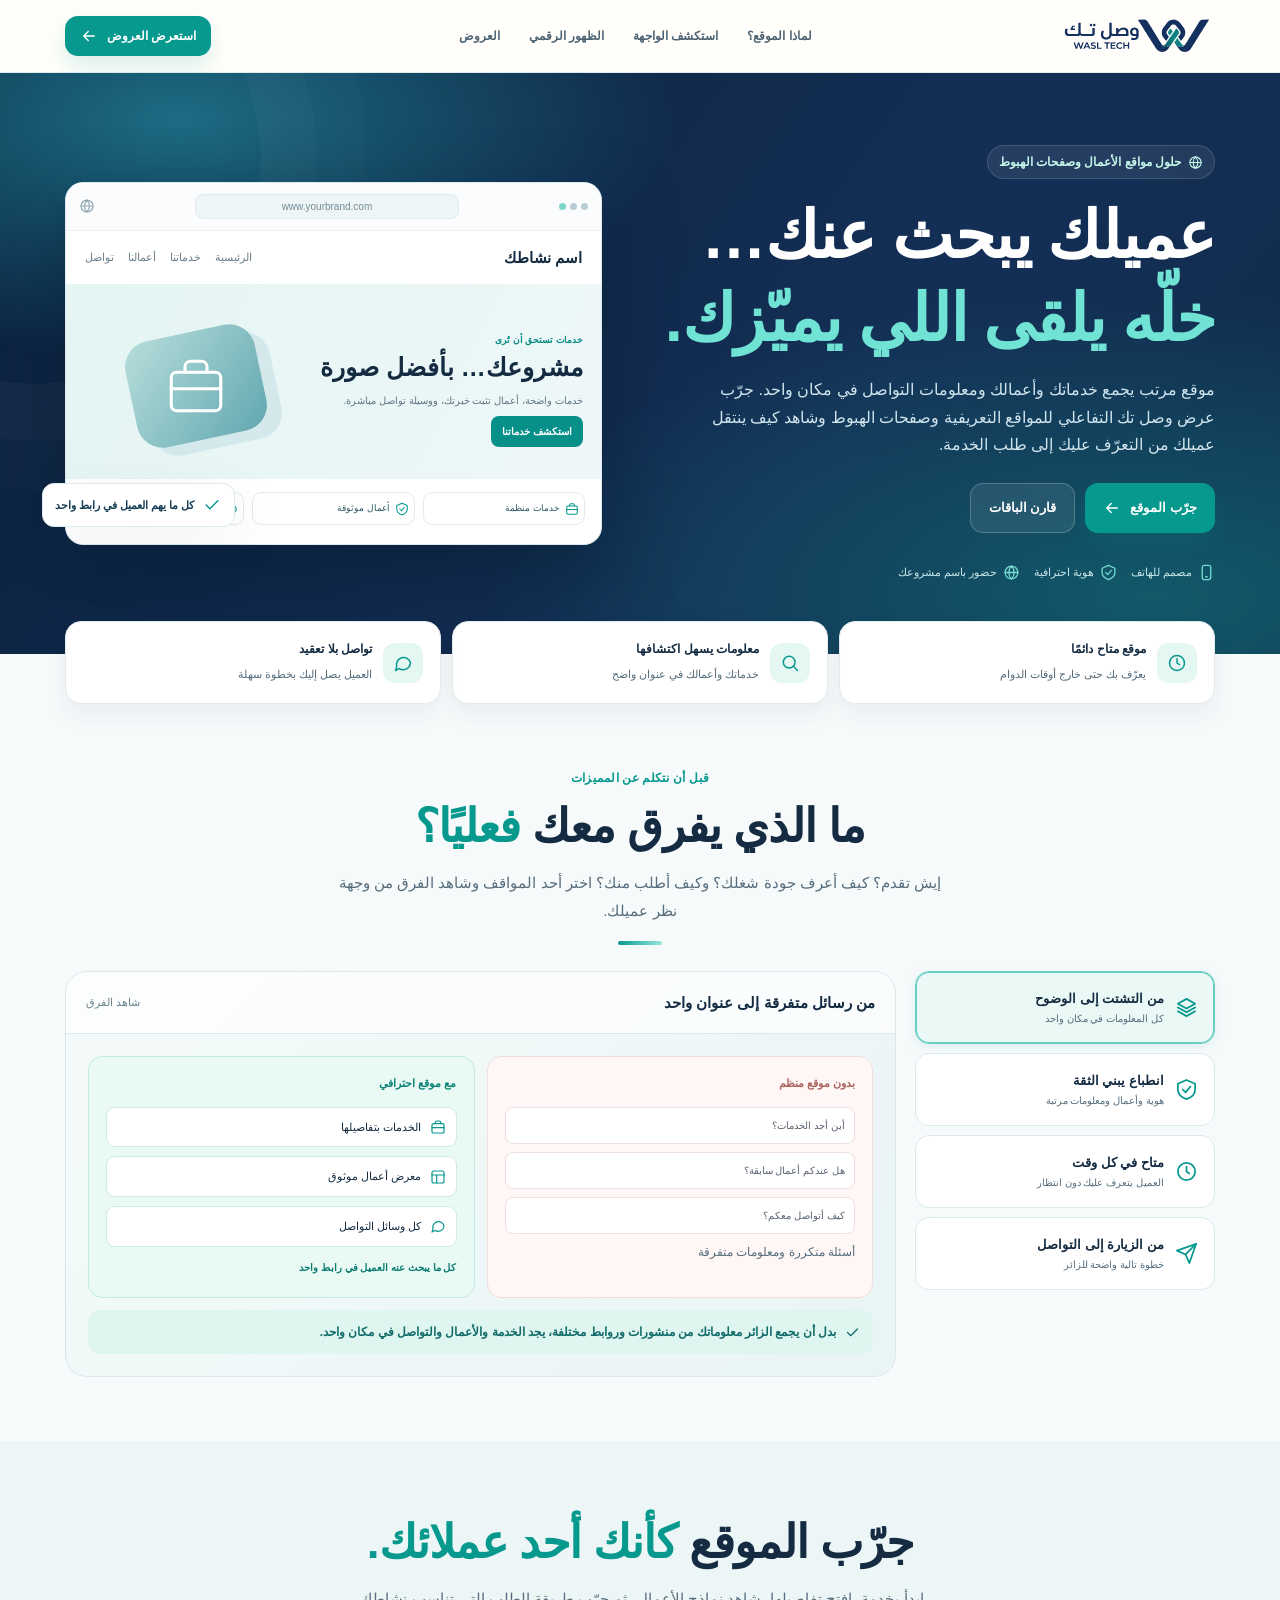
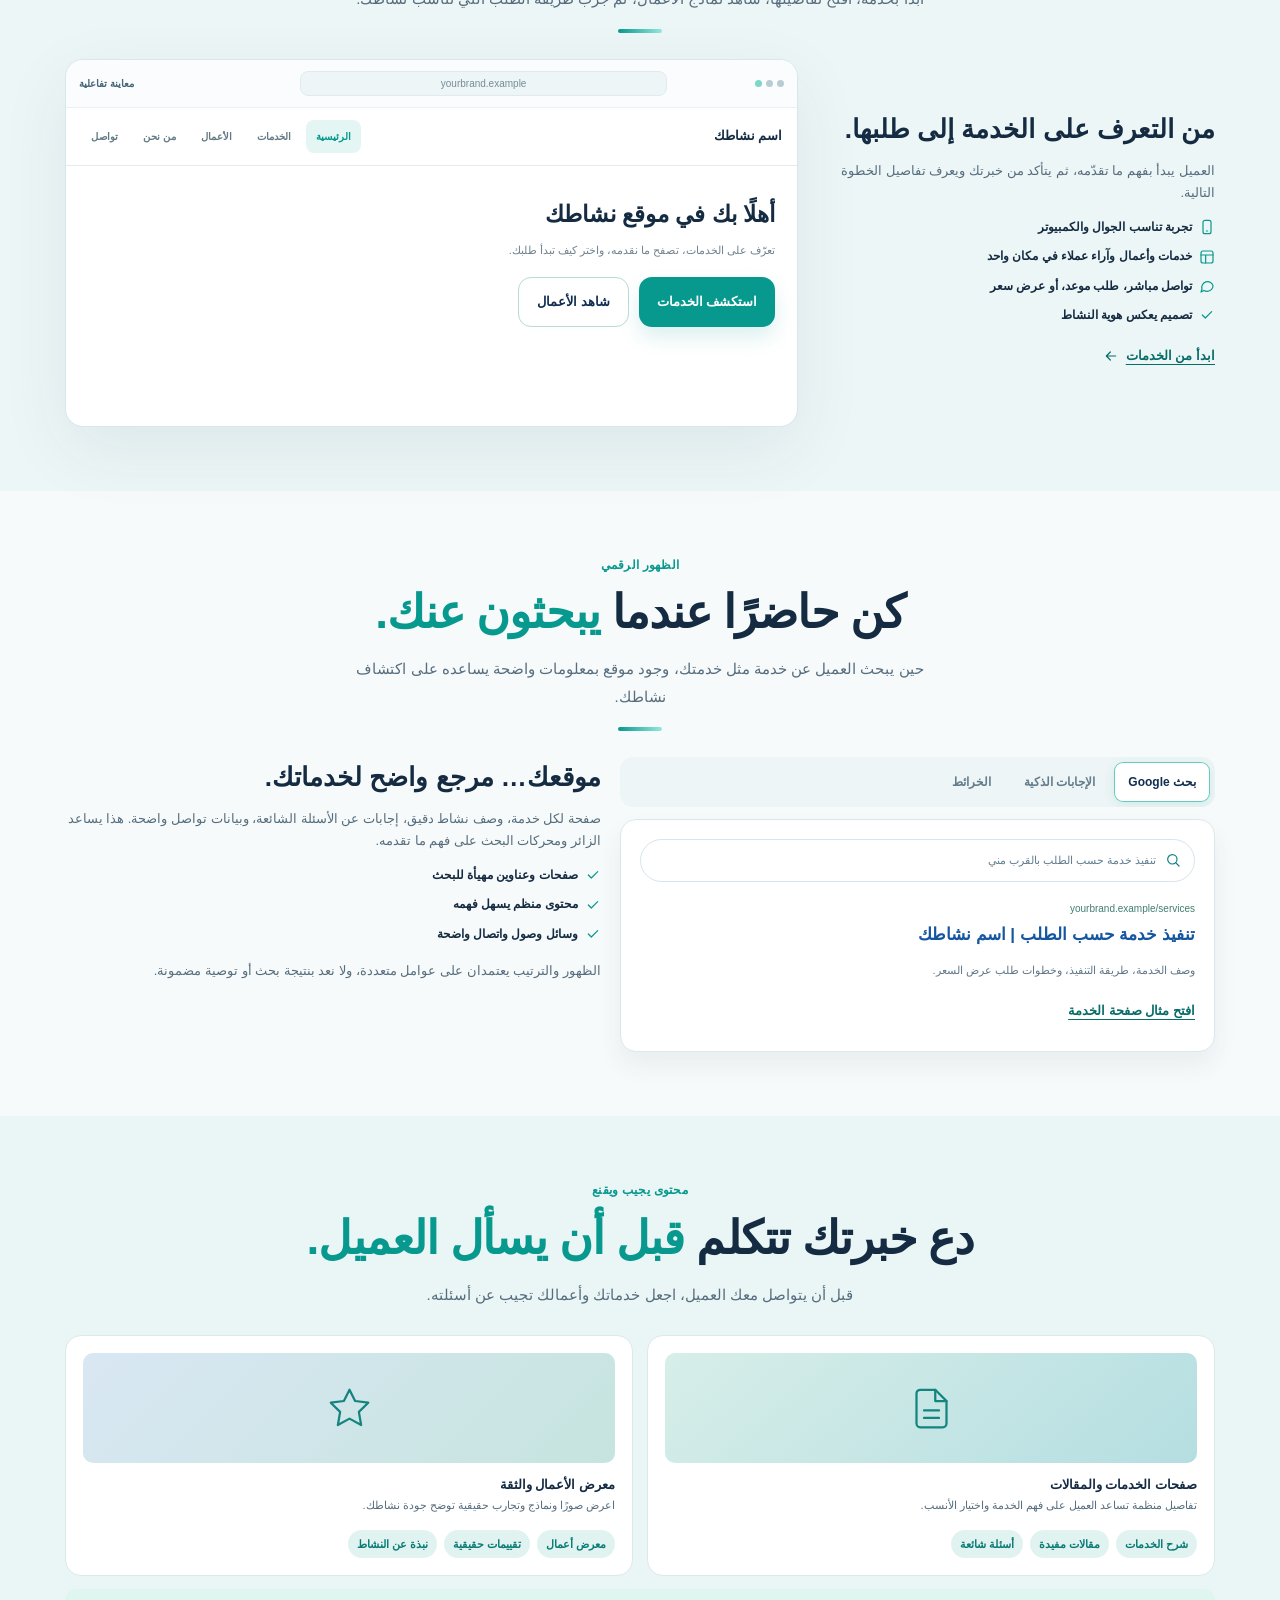
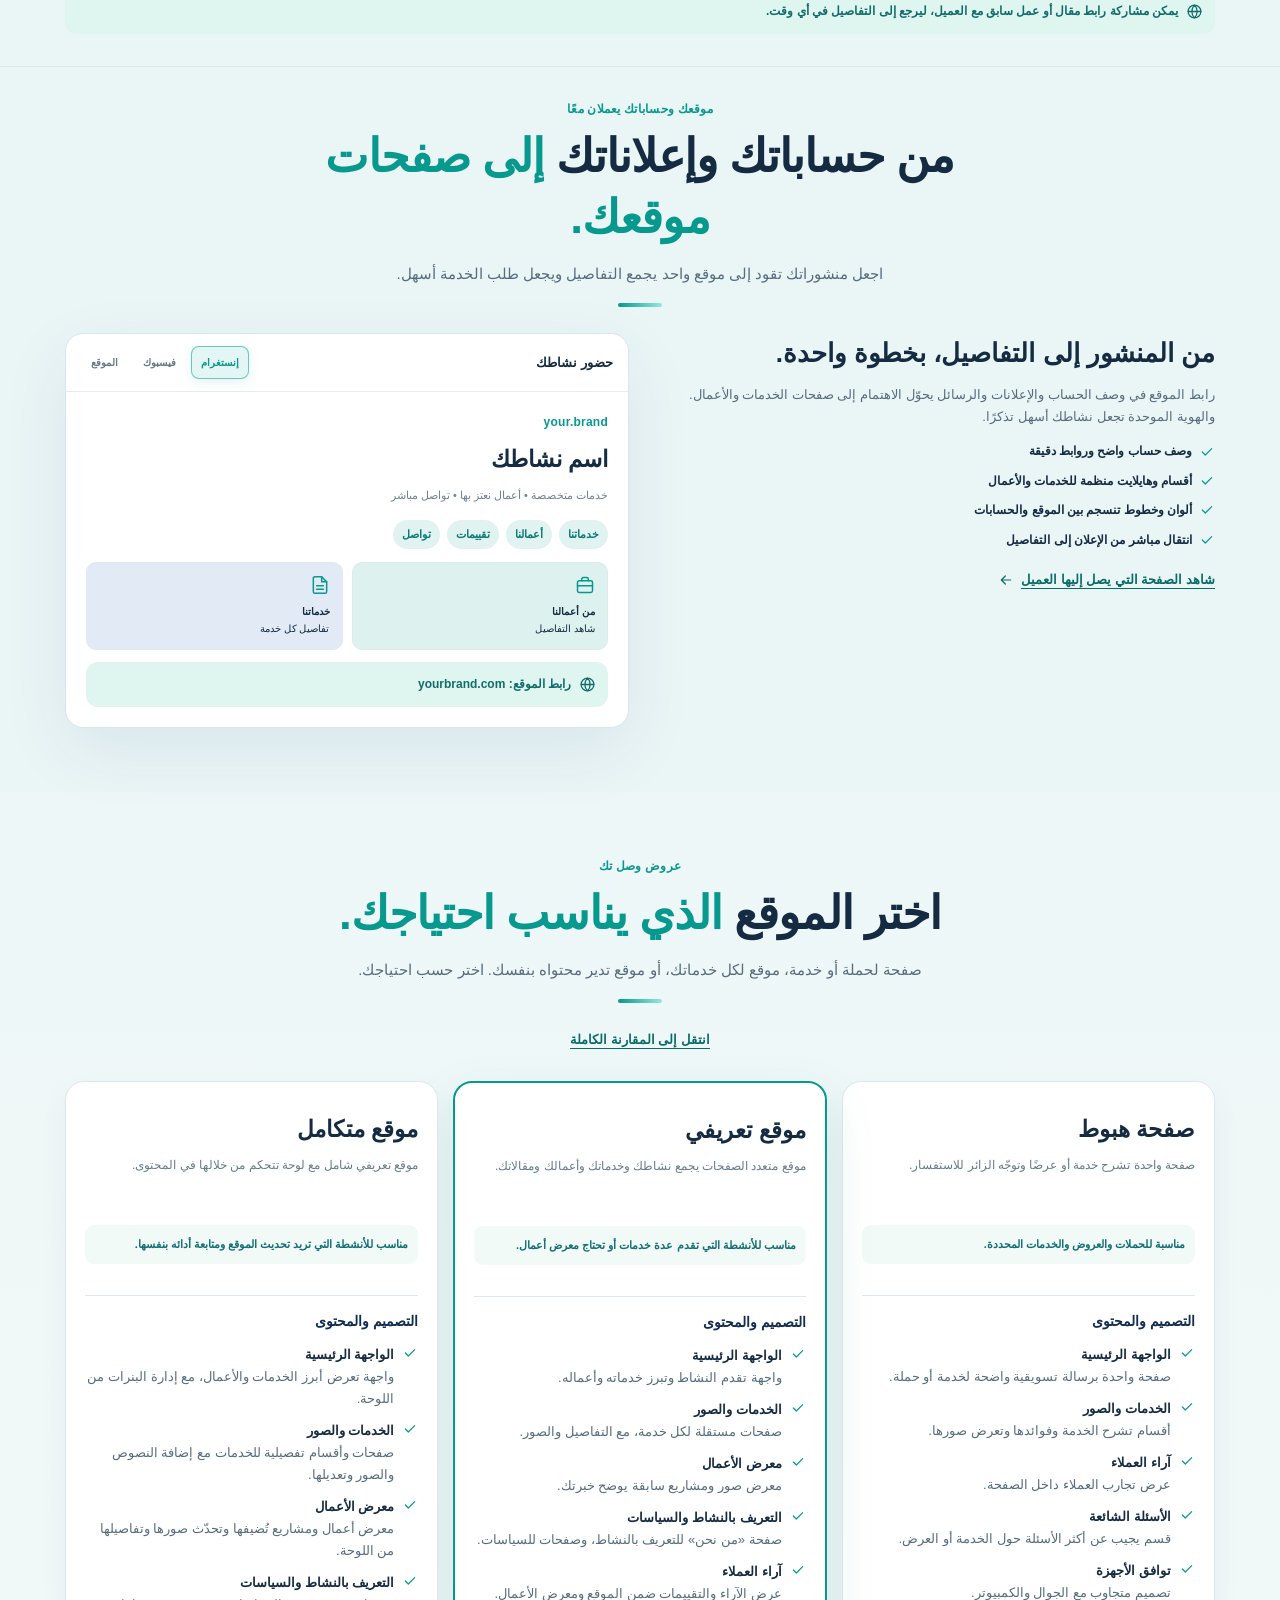
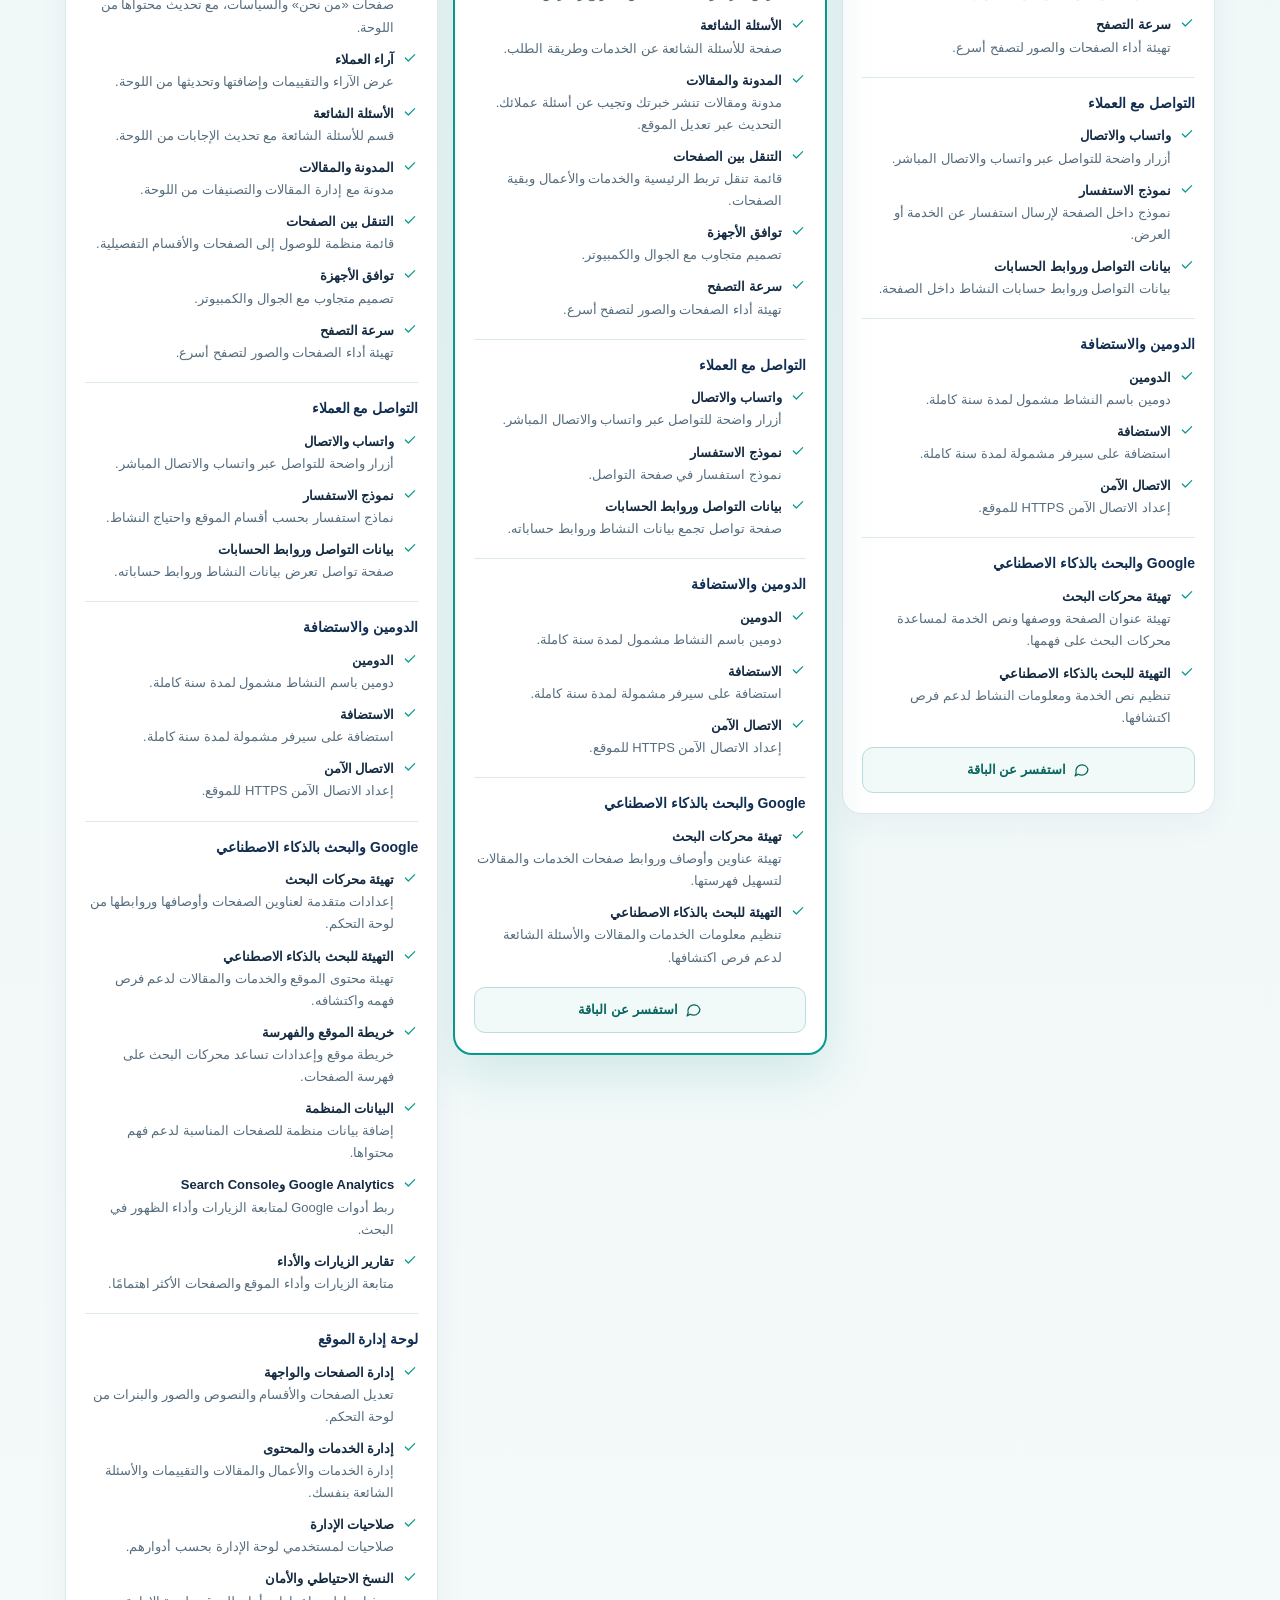
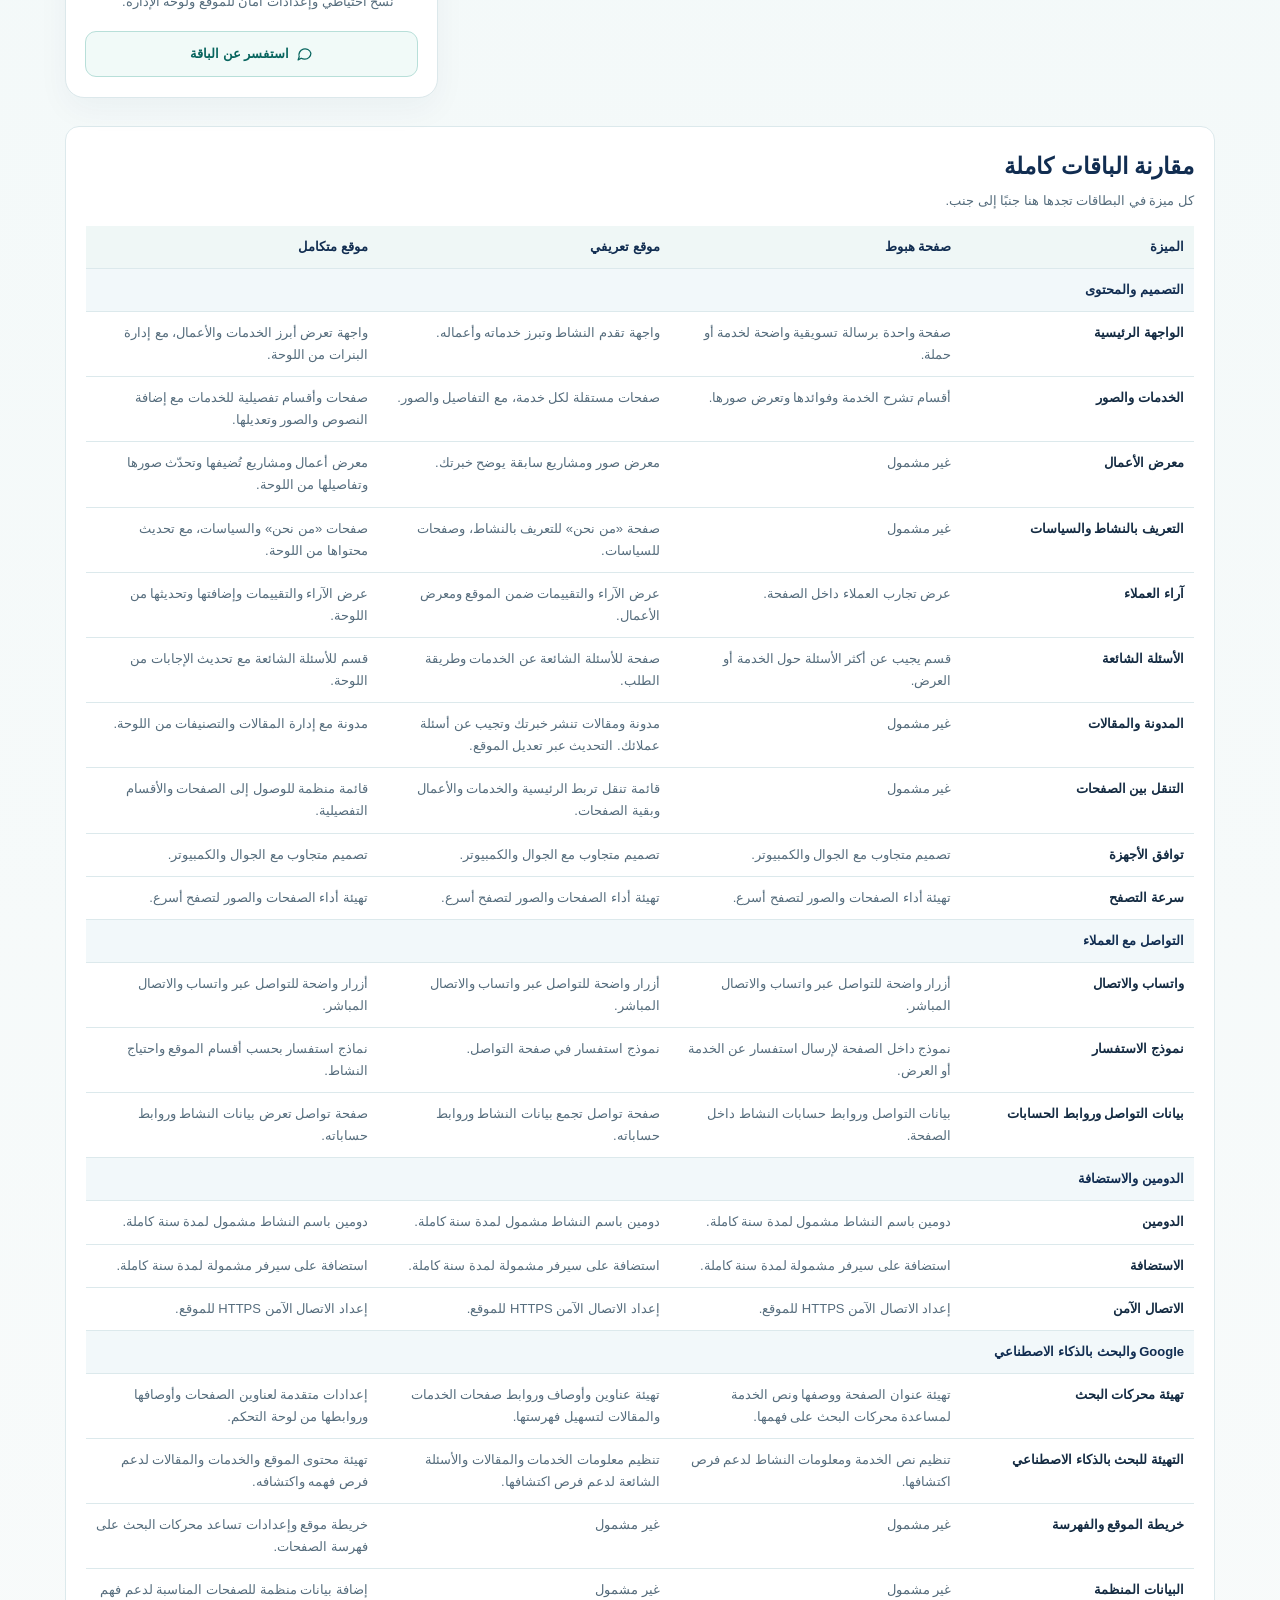
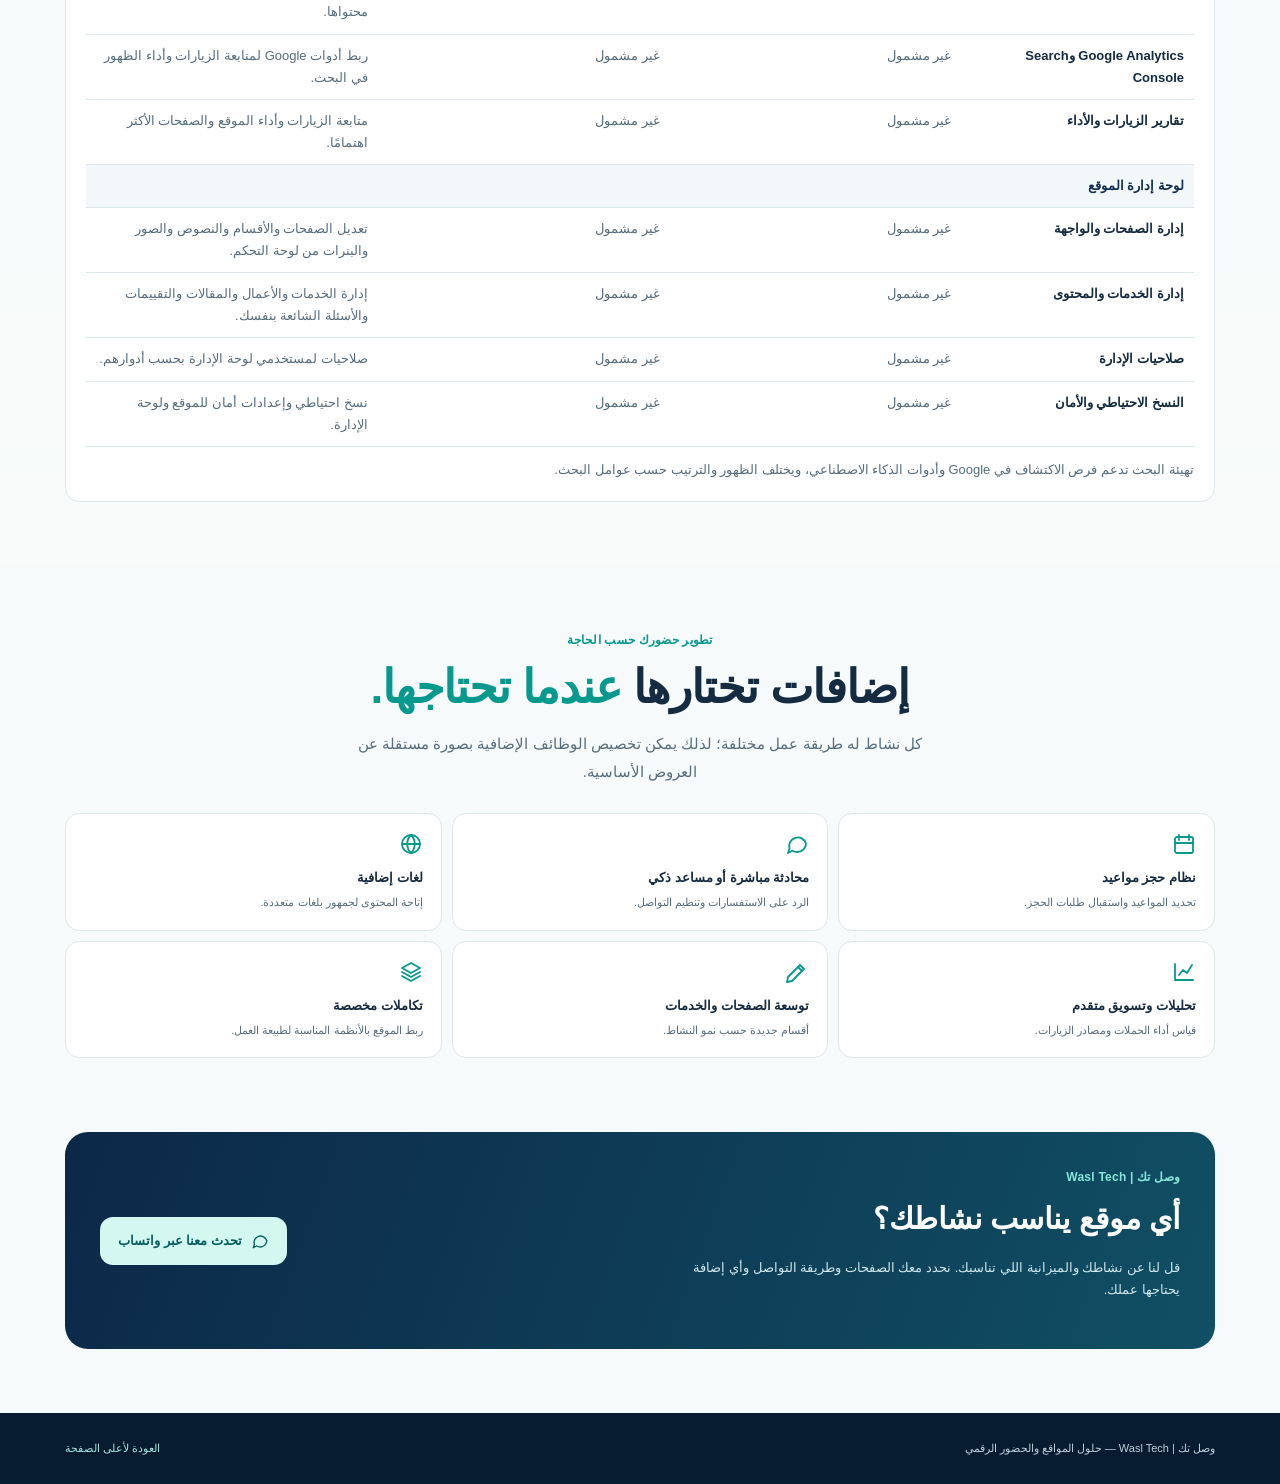
==== commit 6a73f943: "Show complete package cards and annual domain and hosting" ====
--- a/عروض-المواقع/landing/index.html
+++ b/عروض-المواقع/landing/index.html
@@ -30,25 +30,19 @@
  .site-tabs button,.segmented button{min-height:41px}
 }
 
-/* عرض كل باقة مع تفاصيلها في بطاقة واحدة */
+/* Full package cards */
 .package-grid{align-items:start}
 .plan{gap:0}
-.package-detail{margin-top:16px;border-top:1px solid #dfeceb;padding-top:13px}
-.package-detail summary{display:flex;justify-content:space-between;gap:9px;align-items:center;list-style:none;cursor:pointer;background:#0a8984;color:#fff;border-radius:11px;padding:12px;font-size:12px;font-weight:850;min-height:46px}
-.package-detail summary::-webkit-details-marker{display:none}
-.package-detail summary .ico{height:17px;width:17px;transition:transform .2s}
-.package-detail[open] summary .ico{transform:rotate(180deg)}
-.package-detail-body{padding:13px 2px 2px}
-.package-detail-body h4{font-size:12px;color:#113c52;margin:12px 0 8px}
-.package-detail-body ul{margin:0;display:flex;flex-direction:column;gap:9px}
-.package-detail-body li{font-size:11.5px;line-height:1.8}
-.package-detail-list{display:grid;gap:8px}
-.package-detail-item{background:#f3f9f8;border:1px solid #e0eeea;padding:11px 12px;border-radius:11px}
-.package-detail-item strong{font-size:12px;color:#174457}
-.package-detail-item p{font-size:11px;color:#5d7480;line-height:1.85;margin:4px 0 0}
-.offer-note{font-size:11px;color:#5b7480;line-height:1.9;margin:18px auto 0;max-width:800px;text-align:center}
-@media(max-width:800px){.package-grid{grid-template-columns:1fr}.plan{max-width:650px;width:100%;margin:auto}}
-
+.plan-section{margin-top:18px;padding-top:14px;border-top:1px solid #dce9ec}
+.plan-section h4{margin:0 0 10px;font-size:14px;color:var(--navy)}
+.plan-section ul{display:grid;gap:10px;margin:0}
+.plan-section li{font-size:13px;line-height:1.7}
+.plan-section li strong{display:block;color:var(--ink);font-weight:850}
+.plan-section li span{display:block;color:var(--soft)}
+@media(max-width:880px){
+  .package-grid{grid-template-columns:1fr}
+  .plan{max-width:650px;width:100%;margin:auto}
+}
 /* Offer navigation, interactive sample, and package comparison */
 .official-logo{display:block;width:156px}
 .official-logo svg{width:100%;height:auto}
@@ -82,25 +76,35 @@
 .marketing-content{background:#eaf5f6}
 .marketing-content #content{padding-bottom:32px}
 .marketing-content #social{padding-top:32px;border-top:1px solid var(--line)}
-.plan-highlights{min-height:6em}
-.plan-contact{display:flex;align-items:center;justify-content:center;gap:7px;margin-top:16px;min-height:46px;padding:8px;border:1px solid #b8dfd9;border-radius:11px;color:#08655f;background:#f1faf8;font-size:13px;font-weight:850}
+.plan-contact{display:flex;align-items:center;justify-content:center;gap:7px;margin-top:18px;min-height:46px;padding:8px;border:1px solid #b8dfd9;border-radius:11px;color:#08655f;background:#f1faf8;font-size:13px;font-weight:850}
 .plan-contact:hover{background:#def3f0}
 .plan-contact .ico{width:17px;height:17px}
-.shared-offer,.offer-comparison{margin-top:18px;padding:16px 20px;background:#fff;border:1px solid var(--line);border-radius:14px}
-.shared-offer h3{margin:0 0 10px;font-size:15px}
-.shared-offer ul{list-style:none;display:flex;flex-wrap:wrap;gap:6px 16px;margin:0;padding:0;color:var(--soft);font-size:13px}
-.shared-offer li::before{content:"";display:inline-block;width:6px;height:6px;border-radius:50%;margin-inline-end:6px;background:#0b8b83;vertical-align:middle}
-.offer-comparison summary{display:flex;align-items:center;justify-content:space-between;min-height:28px;font-weight:850;cursor:pointer;list-style:none}
-.offer-comparison summary::-webkit-details-marker{display:none}
-.offer-comparison[open] summary .ico{transform:rotate(180deg)}
-.comparison-table{width:100%;border-collapse:collapse;table-layout:fixed;margin-top:12px;font-size:13px}
-.comparison-table :is(th,td){padding:8px;border-bottom:1px solid var(--line);text-align:start;vertical-align:top}
+.comparison-jump{display:flex;justify-content:center;margin:-10px 0 20px}
+.offer-comparison{margin-top:28px;padding:20px;background:#fff;border:1px solid var(--line);border-radius:14px}
+.offer-comparison h3{margin:0 0 4px;font-size:23px;color:var(--navy)}
+.offer-comparison p{margin:0;color:var(--soft);font-size:13px}
+.offer-comparison .comparison-note{margin-top:12px}
+.comparison-table{width:100%;border-collapse:collapse;table-layout:fixed;margin-top:14px;font-size:13px}
+.comparison-table :is(th,td){padding:10px;border-bottom:1px solid var(--line);text-align:start;vertical-align:top}
 .comparison-table thead th{background:#eff7f6;color:var(--navy)}
+.comparison-table thead th:first-child{width:21%}
 .comparison-table td{color:var(--soft)}
+.comparison-table .comparison-group th{background:#f2f8fa;color:var(--navy)}
+.comparison-table .comparison-absent{color:#526979}
+@media(max-width:600px){
+  .offer-comparison{padding:14px 10px}
+  .comparison-table,.comparison-table :is(thead,tbody){display:block}
+  .comparison-table tr{display:grid;grid-template-columns:repeat(3,minmax(0,1fr))}
+  .comparison-table thead th:first-child{display:none}
+  .comparison-table tbody th{grid-column:1/-1}
+  .comparison-table tbody tr:not(.comparison-group) th{padding-bottom:5px;border-bottom:0}
+  .comparison-table .comparison-group th{margin-top:8px}
+  .comparison-table :is(th,td){padding:7px 5px;overflow-wrap:break-word}
+  .comparison-table tbody td+td{border-inline-start:1px solid var(--line)}
+}
 @media(max-width:850px){
   .demo-workbench{grid-template-columns:minmax(0,1fr)}
   .demo-workbench .work-copy{order:0}
-  .plan-highlights{min-height:0}
 }
 @media(max-width:520px){
   .official-logo{width:120px}
@@ -110,9 +114,6 @@
   #demo-window .site-tabs button{min-height:36px;padding:5px 8px}
   .marketing-content #content{padding-bottom:26px}
   .marketing-content #social{padding-top:26px}
-  .shared-offer,.offer-comparison{padding:12px}
-  .comparison-table{font-size:11px}
-  .comparison-table :is(th,td){padding:6px 3px;overflow-wrap:break-word}
 }
 </style></head><body>
 <svg xmlns="http://www.w3.org/2000/svg" style="position:absolute;width:0;height:0;overflow:hidden" aria-hidden="true"><defs>
@@ -181,31 +182,20 @@
     <div class="section-head">
       <div class="eyebrow">عروض وصل تك</div>
       <h2>اختر الموقع <em>الذي يناسب احتياجك.</em></h2>
-      <p>سواء تحتاج صفحة لحملة أو موقعًا لكل خدماتك أو لوحة تديره بنفسك، بتلقى فرق كل عرض وتفاصيله هنا.</p>
+      <p>صفحة لحملة أو خدمة، موقع لكل خدماتك، أو موقع تدير محتواه بنفسك. اختر حسب احتياجك.</p>
       <div class="subline"></div>
     </div>
+<div class="comparison-jump"><a class="demo-jump" href="#offer-comparison">انتقل إلى المقارنة الكاملة</a></div>
     <div class="package-grid" id="package-grid"></div>
-    <div class="shared-offer">
-      <h3>يشمل كل عرض</h3>
-      <ul>
-        <li>دومين باسم النشاط</li><li>استضافة على سيرفر واتصال آمن</li>
-        <li>تصميم متجاوب مع الجوال</li><li>آراء العملاء</li>
-        <li>تهيئة البحث وتنظيم المحتوى للاكتشاف</li>
-      </ul>
-    </div>
-    <details class="offer-comparison">
-      <summary>قارن الباقات ميزة بميزة <svg class="ico"><use href="#i-chevron"/></svg></summary>
-      <table class="comparison-table" aria-label="مقارنة عروض تصميم المواقع">
-        <thead><tr><th scope="col">الميزة</th><th scope="col">صفحة هبوط</th><th scope="col">موقع تعريفي</th><th scope="col">موقع متكامل</th></tr></thead>
-        <tbody>
-          <tr><th scope="row">عرض الخدمات</th><td>خدمة أو حملة في صفحة</td><td>صفحات مستقلة</td><td>صفحات قابلة للإدارة</td></tr>
-          <tr><th scope="row">آراء العملاء</th><td>ضمن الصفحة</td><td>ضمن الموقع</td><td>تديرها بنفسك</td></tr>
-          <tr><th scope="row">المدونة</th><td>—</td><td>مقالات منشورة</td><td>إدارة المقالات والتصنيفات</td></tr>
-          <tr><th scope="row">تهيئة البحث</th><td>عنوان ووصف ومحتوى الصفحة</td><td>تهيئة الخدمات والمقالات</td><td>إعدادات أوسع وتقارير</td></tr>
-          <tr><th scope="row">لوحة إدارة</th><td>—</td><td>—</td><td>لتحديث الصفحات والمحتوى</td></tr>
-        </tbody>
+    <section class="offer-comparison" id="offer-comparison" aria-labelledby="comparison-title">
+      <h3 id="comparison-title">مقارنة الباقات كاملة</h3>
+      <p>كل ميزة في البطاقات تجدها هنا جنبًا إلى جنب.</p>
+      <table class="comparison-table" role="table" aria-labelledby="comparison-title">
+        <thead role="rowgroup"><tr role="row"><th scope="col" role="columnheader">الميزة</th><th scope="col" role="columnheader">صفحة هبوط</th><th scope="col" role="columnheader">موقع تعريفي</th><th scope="col" role="columnheader">موقع متكامل</th></tr></thead>
+        <tbody role="rowgroup" id="comparison-body"></tbody>
       </table>
-    </details>
+      <p class="comparison-note">تهيئة البحث تدعم فرص الاكتشاف في Google وأدوات الذكاء الاصطناعي، ويختلف الظهور والترتيب حسب عوامل البحث.</p>
+    </section>
   </div>
 </section>
 <section class="section" id="extras"><div class="wrap"><div class="section-head"><div class="eyebrow">تطوير حضورك حسب الحاجة</div><h2>إضافات تختارها <em>عندما تحتاجها.</em></h2><p>كل نشاط له طريقة عمل مختلفة؛ لذلك يمكن تخصيص الوظائف الإضافية بصورة مستقلة عن العروض الأساسية.</p></div><div class="extras"><div class="extra"><svg class="ico"><use href="#i-calendar"/></svg><b>نظام حجز مواعيد</b><p>تحديد المواعيد واستقبال طلبات الحجز.</p></div><div class="extra"><svg class="ico"><use href="#i-chat"/></svg><b>محادثة مباشرة أو مساعد ذكي</b><p>الرد على الاستفسارات وتنظيم التواصل.</p></div><div class="extra"><svg class="ico"><use href="#i-globe"/></svg><b>لغات إضافية</b><p>إتاحة المحتوى لجمهور بلغات متعددة.</p></div><div class="extra"><svg class="ico"><use href="#i-chart"/></svg><b>تحليلات وتسويق متقدم</b><p>قياس أداء الحملات ومصادر الزيارات.</p></div><div class="extra"><svg class="ico"><use href="#i-edit"/></svg><b>توسعة الصفحات والخدمات</b><p>أقسام جديدة حسب نمو النشاط.</p></div><div class="extra"><svg class="ico"><use href="#i-layers"/></svg><b>تكاملات مخصصة</b><p>ربط الموقع بالأنظمة المناسبة لطبيعة العمل.</p></div></div></div></section>
@@ -332,33 +322,96 @@
 });
 showChannel('google');
 const socialViews={instagram:`<div class="eyebrow">your.brand</div><h4>اسم نشاطك</h4><p>خدمات متخصصة • أعمال نعتز بها • تواصل مباشر</p><div class="step-tabs"><span>خدماتنا</span><span>أعمالنا</span><span>تقييمات</span><span>تواصل</span></div><div class="two-mini" style="margin-top:13px"><div class="mini-card" style="background:#ddf2ef">${icon('briefcase')}<b>من أعمالنا</b>شاهد التفاصيل</div><div class="mini-card" style="background:#e2ebf5">${icon('file')}<b>خدماتنا</b>تفاصيل كل خدمة</div></div><div class="caption-strip">${icon('globe')} رابط الموقع: yourbrand.com</div>`,facebook:`<div class="eyebrow">صفحة نشاطك</div><h4>اسم نشاطك | خدمات احترافية</h4><p>تعرف على خدماتنا وأعمالنا وآخر أخبار النشاط.</p><div class="two-mini"><div class="mini-card">${icon('layout')}<b>منشور عن خدمة</b>تعرف على التفاصيل</div><div class="mini-card">${icon('star')}<b>تجربة عميل</b>شاهد أعمالنا</div></div><div class="caption-strip">${icon('globe')} تفاصيل الخدمات على موقع النشاط</div>`,website:`<div class="eyebrow">yourbrand.com</div><h4>مرحبًا بك في موقعنا</h4><p>هنا تجد خدمات النشاط، معرض الأعمال، الأسئلة الشائعة وجميع طرق التواصل.</p><div class="two-mini"><div class="mini-card">${icon('briefcase')}<b>خدمات واضحة</b>كل ما نقدمه في أقسام مرتبة</div><div class="mini-card">${icon('chat')}<b>تواصل مباشر</b>الخطوة التالية أصبحت أسهل</div></div><div class="caption-strip">${icon('check')} جميع قنوات نشاطك تقود إلى مرجع واحد</div>`};function showSocial(key){document.querySelectorAll('[data-social]').forEach(b=>{let ok=b.dataset.social===key;b.classList.toggle('active',ok);b.setAttribute('aria-selected',String(ok))});const e=document.getElementById('social-preview');e.innerHTML=socialViews[key];e.classList.remove('motion-in');void e.offsetWidth;e.classList.add('motion-in')};document.querySelectorAll('[data-social]').forEach(b=>b.addEventListener('click',()=>showSocial(b.dataset.social)));showSocial('instagram');
-const plans=[{"tag":"انطلاقة مركّزة","title":"صفحة هبوط","desc":"صفحة مركّزة لخدمة أو عرض واحد، تساعد الزائر يفهم الفكرة ويتواصل بسرعة.","benefit":"اختيار مناسب للحملات والعروض والخدمات المحددة.","features":["تصميم صفحة واحدة متجاوبة مع الهاتف والكمبيوتر","عنوان رئيسي ورسالة تسويقية واضحة","أقسام للخدمة وفوائدها وصورها","آراء العملاء وتجاربهم لبناء الثقة","قسم للأسئلة الشائعة","أزرار واتساب واتصال ونموذج استفسار","روابط الحسابات وبيانات التواصل","دومين باسم النشاط واستضافة سيرفر","تهيئة أساسية للظهور في Google","محتوى منظم يساعد محركات البحث والبحث بالذكاء الاصطناعي على فهم الخدمة","سرعة تصفح واتصال آمن HTTPS"],"details":[["واجهة تقنع من أول زيارة","عنوان يشرح الخدمة بسرعة، مع فوائد واضحة وصور وعناصر ثقة وأزرار تواصل بارزة."],["آراء العملاء والأسئلة","قسم لعرض تجارب العملاء والأسئلة المتكررة ضمن الصفحة، وتحديثه يتم عبر تعديل محتوى الموقع."],["التواصل","أزرار واتساب واتصال ونموذج بسيط لإرسال الاستفسار."],["الدومين والاستضافة","اسم نطاق باسم النشاط مع استضافة سيرفر للموقع وإعداد الاتصال الآمن."],["البحث والذكاء الاصطناعي","تهيئة عنوان الصفحة ووصفها وتنظيم نص الخدمة ليسهل فهمها وفهرستها؛ الظهور أو ترتيب النتائج غير مضمون."]]},{"tag":"تعريف احترافي","title":"موقع تعريفي","desc":"موقع متعدد الصفحات يقدم نشاطك وخدماتك وأعمالك ومقالاتك في عنوان واحد.","benefit":"للشركات والمؤسسات والأنشطة التي تقدم خدمات متعددة.","features":["واجهة رئيسية احترافية ومتجاوبة","صفحة من نحن والتعريف بالنشاط","صفحات للخدمات بتفاصيلها وصورها","معرض أعمال ومشاريع سابقة","آراء العملاء والتقييمات","مدونة ومقالات وصفحات للمحتوى","صفحة الأسئلة الشائعة والسياسات","صفحة تواصل ونموذج استفسار","واتساب واتصال وروابط الحسابات","تنقل منظم بين جميع الصفحات","دومين باسم النشاط واستضافة سيرفر","تهيئة محركات البحث للصفحات والخدمات والمقالات","محتوى واضح قابل للفهم والاكتشاف في البحث والبحث بالذكاء الاصطناعي","توافق الأجهزة وسرعة تصفح واتصال HTTPS"],"details":[["الرئيسية والخدمات","واجهة تقدم النشاط وأبرز خدماته وأعماله، وصفحات مستقلة لكل خدمة تتضمن صورًا ومعلومات واضحة."],["الأعمال وآراء العملاء","معرض مشاريع وآراء حقيقية وشهادات العملاء في صفحات منظمة تعزز الثقة."],["المدونة","مدونة ومقالات منشورة للإجابة عن أسئلة العملاء وعرض الخبرات؛ تحديث المقالات عبر تعديل الموقع، دون لوحة إدارة للمحتوى."],["التواصل والصفحات","من نحن والأسئلة الشائعة والسياسات وصفحة تواصل مع نموذج استفسار وواتساب واتصال."],["الدومين والاستضافة","دومين باسم النشاط واستضافة سيرفر وإعداد HTTPS وتجربة مناسبة للهاتف."],["محركات البحث والذكاء الاصطناعي","عناوين وأوصاف وروابط مفهومة لكل صفحة، وتنسيق المعلومات والأجوبة لتسهيل الفهرسة وفهم المحتوى؛ لا يوجد ضمان ظهور أو ترتيب محدد."]]},{"tag":"حضور قابل للنمو","title":"موقع متكامل","desc":"موقع تعريفي شامل مع لوحة تحكم لإدارة الخدمات والأعمال وآراء العملاء والمدونة وتحسين الظهور.","benefit":"للأنشطة التي تريد تحديث محتواها بنفسها وتطوير حضورها بشكل مستمر.","features":["واجهة رئيسية احترافية ومتجاوبة","صفحات الخدمات والأقسام التفصيلية","معرض الأعمال والمشاريع","آراء العملاء والتقييمات","مدونة ومقالات وتصنيفات المحتوى","من نحن والتواصل والسياسات والأسئلة الشائعة","واتساب واتصال ونماذج الاستفسارات","دومين باسم النشاط واستضافة سيرفر","تهيئة محركات البحث لصفحات الموقع","تنظيم المحتوى ليسهل فهمه في Google وأنظمة البحث بالذكاء الاصطناعي","لوحة تحكم لإدارة صفحات الموقع وأقسامه","إضافة وتعديل الخدمات والأعمال والصور","إدارة آراء العملاء والمقالات والأسئلة الشائعة","إدارة البنرات والواجهة الرئيسية","إعدادات SEO المتقدمة وعناوين الصفحات وروابطها","خريطة الموقع وتهيئة الفهرسة والبيانات المنظمة","ربط Google Analytics وSearch Console","تقارير الزيارات وأداء الموقع","صلاحيات مستخدمي لوحة الإدارة","النسخ الاحتياطي والأداء والأمان"],"details":[["الواجهة والصفحات","رئيسية متجاوبة مع صفحات تفصيلية للخدمات والأعمال ومن نحن والسياسات والتواصل."],["المقالات والتقييمات","مدونة وتصنيفات وصفحات للمقالات وآراء العملاء وتجاربهم مع إمكان إضافتها وتعديلها من لوحة الإدارة."],["لوحة الإدارة","تعديل الصفحات والنصوص والصور والخدمات والمشاريع والبنرات والمقالات والأسئلة والتقييمات دون العودة للمبرمج في كل تحديث."],["الاستضافة والتشغيل","دومين باسم النشاط واستضافة سيرفر، اتصال HTTPS وصلاحيات الإدارة والنسخ الاحتياطي."],["الظهور في Google والبحث الذكي","تحسين فني ومحتوائي أوسع يتضمن عناوين SEO، وروابط الصفحات، وخريطة الموقع، وبيانات منظمة عند الحاجة؛ لزيادة وضوح الموقع لمحركات البحث وأنظمة البحث بالذكاء الاصطناعي دون ضمان ترتيب أو ظهور."],["التحليلات","ربط Google Analytics وSearch Console لمتابعة الزيارات وأداء البحث والصفحات الأكثر اهتمامًا."]]}];
-const planHighlights = [
-  ['واجهة واحدة لخدمة أو حملة', 'فوائد وصور وآراء العملاء في الصفحة', 'اتصال وواتساب ونموذج استفسار'],
-  ['صفحات مستقلة للخدمات والأعمال', 'مدونة ومقالات يشاركها عملاؤك', 'آراء العملاء وصفحة تواصل مستقلة'],
-  ['لوحة لإدارة الخدمات والأعمال بنفسك', 'تحديث المدونة والصور وآراء العملاء', 'إعدادات بحث وتقارير أوسع']
+const plans = [
+  { title: 'صفحة هبوط', summary: 'صفحة واحدة تشرح خدمة أو عرضًا وتوجّه الزائر للاستفسار.', audience: 'مناسبة للحملات والعروض والخدمات المحددة.' },
+  { title: 'موقع تعريفي', summary: 'موقع متعدد الصفحات يجمع نشاطك وخدماتك وأعمالك ومقالاتك.', audience: 'مناسب للأنشطة التي تقدم عدة خدمات أو تحتاج معرض أعمال.' },
+  { title: 'موقع متكامل', summary: 'موقع تعريفي شامل مع لوحة تتحكم من خلالها في المحتوى.', audience: 'مناسب للأنشطة التي تريد تحديث الموقع ومتابعة أدائه بنفسها.' }
 ];
+
+const allPlans = description => plans.map(() => description);
+const offerFeatures = [
+  {
+    group: 'التصميم والمحتوى',
+    rows: [
+      ['الواجهة الرئيسية', ['صفحة واحدة برسالة تسويقية واضحة لخدمة أو حملة.', 'واجهة تقدم النشاط وتبرز خدماته وأعماله.', 'واجهة تعرض أبرز الخدمات والأعمال، مع إدارة البنرات من اللوحة.']],
+      ['الخدمات والصور', ['أقسام تشرح الخدمة وفوائدها وتعرض صورها.', 'صفحات مستقلة لكل خدمة، مع التفاصيل والصور.', 'صفحات وأقسام تفصيلية للخدمات مع إضافة النصوص والصور وتعديلها.']],
+      ['معرض الأعمال', [null, 'معرض صور ومشاريع سابقة يوضح خبرتك.', 'معرض أعمال ومشاريع تُضيفها وتحدّث صورها وتفاصيلها من اللوحة.']],
+      ['التعريف بالنشاط والسياسات', [null, 'صفحة «من نحن» للتعريف بالنشاط، وصفحات للسياسات.', 'صفحات «من نحن» والسياسات، مع تحديث محتواها من اللوحة.']],
+      ['آراء العملاء', ['عرض تجارب العملاء داخل الصفحة.', 'عرض الآراء والتقييمات ضمن الموقع ومعرض الأعمال.', 'عرض الآراء والتقييمات وإضافتها وتحديثها من اللوحة.']],
+      ['الأسئلة الشائعة', ['قسم يجيب عن أكثر الأسئلة حول الخدمة أو العرض.', 'صفحة للأسئلة الشائعة عن الخدمات وطريقة الطلب.', 'قسم للأسئلة الشائعة مع تحديث الإجابات من اللوحة.']],
+      ['المدونة والمقالات', [null, 'مدونة ومقالات تنشر خبرتك وتجيب عن أسئلة عملائك. التحديث عبر تعديل الموقع.', 'مدونة مع إدارة المقالات والتصنيفات من اللوحة.']],
+      ['التنقل بين الصفحات', [null, 'قائمة تنقل تربط الرئيسية والخدمات والأعمال وبقية الصفحات.', 'قائمة منظمة للوصول إلى الصفحات والأقسام التفصيلية.']],
+      ['توافق الأجهزة', allPlans('تصميم متجاوب مع الجوال والكمبيوتر.')],
+      ['سرعة التصفح', allPlans('تهيئة أداء الصفحات والصور لتصفح أسرع.')]
+    ]
+  },
+  {
+    group: 'التواصل مع العملاء',
+    rows: [
+      ['واتساب والاتصال', allPlans('أزرار واضحة للتواصل عبر واتساب والاتصال المباشر.')],
+      ['نموذج الاستفسار', ['نموذج داخل الصفحة لإرسال استفسار عن الخدمة أو العرض.', 'نموذج استفسار في صفحة التواصل.', 'نماذج استفسار بحسب أقسام الموقع واحتياج النشاط.']],
+      ['بيانات التواصل وروابط الحسابات', ['بيانات التواصل وروابط حسابات النشاط داخل الصفحة.', 'صفحة تواصل تجمع بيانات النشاط وروابط حساباته.', 'صفحة تواصل تعرض بيانات النشاط وروابط حساباته.']]
+    ]
+  },
+  {
+    group: 'الدومين والاستضافة',
+    rows: [
+      ['الدومين', allPlans('دومين باسم النشاط مشمول لمدة سنة كاملة.')],
+      ['الاستضافة', allPlans('استضافة على سيرفر مشمولة لمدة سنة كاملة.')],
+      ['الاتصال الآمن', allPlans('إعداد الاتصال الآمن HTTPS للموقع.')]
+    ]
+  },
+  {
+    group: 'Google والبحث بالذكاء الاصطناعي',
+    rows: [
+      ['تهيئة محركات البحث', ['تهيئة عنوان الصفحة ووصفها ونص الخدمة لمساعدة محركات البحث على فهمها.', 'تهيئة عناوين وأوصاف وروابط صفحات الخدمات والمقالات لتسهيل فهرستها.', 'إعدادات متقدمة لعناوين الصفحات وأوصافها وروابطها من لوحة التحكم.']],
+      ['التهيئة للبحث بالذكاء الاصطناعي', ['تنظيم نص الخدمة ومعلومات النشاط لدعم فرص اكتشافها.', 'تنظيم معلومات الخدمات والمقالات والأسئلة الشائعة لدعم فرص اكتشافها.', 'تهيئة محتوى الموقع والخدمات والمقالات لدعم فرص فهمه واكتشافه.']],
+      ['خريطة الموقع والفهرسة', [null, null, 'خريطة موقع وإعدادات تساعد محركات البحث على فهرسة الصفحات.']],
+      ['البيانات المنظمة', [null, null, 'إضافة بيانات منظمة للصفحات المناسبة لدعم فهم محتواها.']],
+      ['Google Analytics وSearch Console', [null, null, 'ربط أدوات Google لمتابعة الزيارات وأداء الظهور في البحث.']],
+      ['تقارير الزيارات والأداء', [null, null, 'متابعة الزيارات وأداء الموقع والصفحات الأكثر اهتمامًا.']]
+    ]
+  },
+  {
+    group: 'لوحة إدارة الموقع',
+    rows: [
+      ['إدارة الصفحات والواجهة', [null, null, 'تعديل الصفحات والأقسام والنصوص والصور والبنرات من لوحة التحكم.']],
+      ['إدارة الخدمات والمحتوى', [null, null, 'إدارة الخدمات والأعمال والمقالات والتقييمات والأسئلة الشائعة بنفسك.']],
+      ['صلاحيات الإدارة', [null, null, 'صلاحيات لمستخدمي لوحة الإدارة بحسب أدوارهم.']],
+      ['النسخ الاحتياطي والأمان', [null, null, 'نسخ احتياطي وإعدادات أمان للموقع ولوحة الإدارة.']]
+    ]
+  }
+];
+
 const grid = document.querySelector('#package-grid');
 grid.innerHTML = plans.map((plan, index) => {
   const message = encodeURIComponent(`مرحبًا، أريد الاستفسار عن باقة «${plan.title}» للمواقع من وصل تك.`);
-  return `
-    <article class="plan ${index === 1 ? 'featured' : ''}">
-      <h3>${plan.title}</h3>
-      <p class="plan-desc">${plan.desc}</p>
-      <div class="plan-benefit">${plan.benefit}</div>
-      <ul class="plan-highlights">${planHighlights[index].map(feature => `<li>${icon('check')}${feature}</li>`).join('')}</ul>
-      <a class="plan-contact" href="https://wa.me/967775377979?text=${message}" target="_blank" rel="noopener"
-        aria-label="استفسر عن باقة ${plan.title} عبر واتساب">${icon('chat')} استفسر عن الباقة</a>
-      <details class="package-detail">
-        <summary>جميع المميزات والتفاصيل ${icon('chevron')}</summary>
-        <div class="package-detail-body">
-          <h4>المميزات كاملة</h4>
-          <ul>${plan.features.map(feature => `<li>${icon('check')}${feature}</li>`).join('')}</ul>
-          <h4>شرح المميزات</h4>
-          <div class="package-detail-list">${plan.details.map(([name, copy]) =>
-            `<div class="package-detail-item"><strong>${name}</strong><p>${copy}</p></div>`).join('')}</div>
-        </div>
-      </details>
-    </article>`;
+  const sections = offerFeatures.map(({group, rows}) => {
+    const included = rows.filter(([, descriptions]) => descriptions[index]);
+    if (!included.length) return '';
+    return `<section class="plan-section">
+      <h4>${group}</h4>
+      <ul>${included.map(([name, descriptions]) =>
+        `<li>${icon('check')}<div><strong>${name}</strong><span>${descriptions[index]}</span></div></li>`).join('')}</ul>
+    </section>`;
+  }).join('');
+  return `<article class="plan ${index === 1 ? 'featured' : ''}">
+    <h3>${plan.title}</h3>
+    <p class="plan-desc">${plan.summary}</p>
+    <div class="plan-benefit">${plan.audience}</div>
+    ${sections}
+    <a class="plan-contact" href="https://wa.me/967775377979?text=${message}" target="_blank" rel="noopener"
+      aria-label="استفسر عن باقة ${plan.title} عبر واتساب">${icon('chat')} استفسر عن الباقة</a>
+  </article>`;
 }).join('');
+
+document.querySelector('#comparison-body').innerHTML = offerFeatures.map(({group, rows}) =>
+  `<tr class="comparison-group" role="row"><th colspan="4" role="cell">${group}</th></tr>
+  ${rows.map(([name, descriptions]) => `<tr class="comparison-feature" role="row">
+    <th scope="row" role="rowheader">${name}</th>
+    ${descriptions.map(description => description
+      ? `<td role="cell">${description}</td>`
+      : '<td role="cell" class="comparison-absent">غير مشمول</td>').join('')}
+  </tr>`).join('')}`
+).join('');
 </script></body></html>
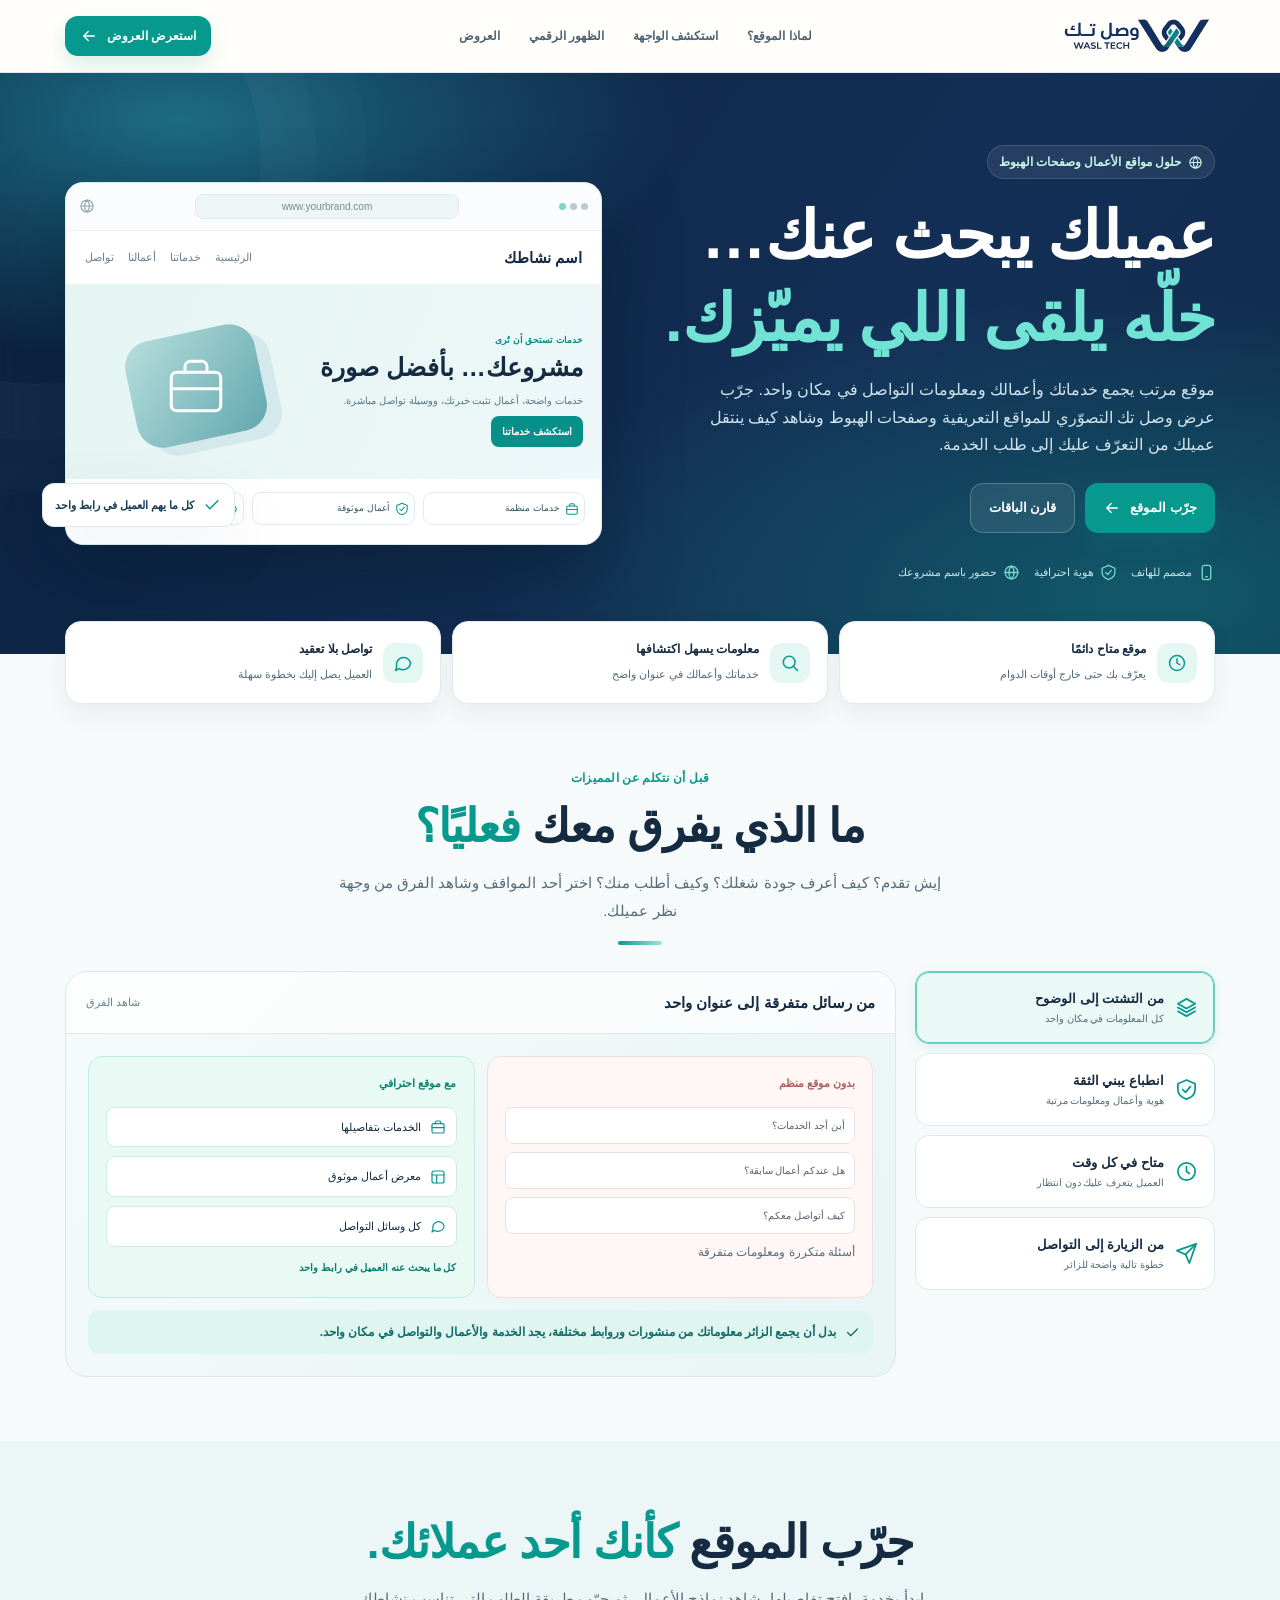
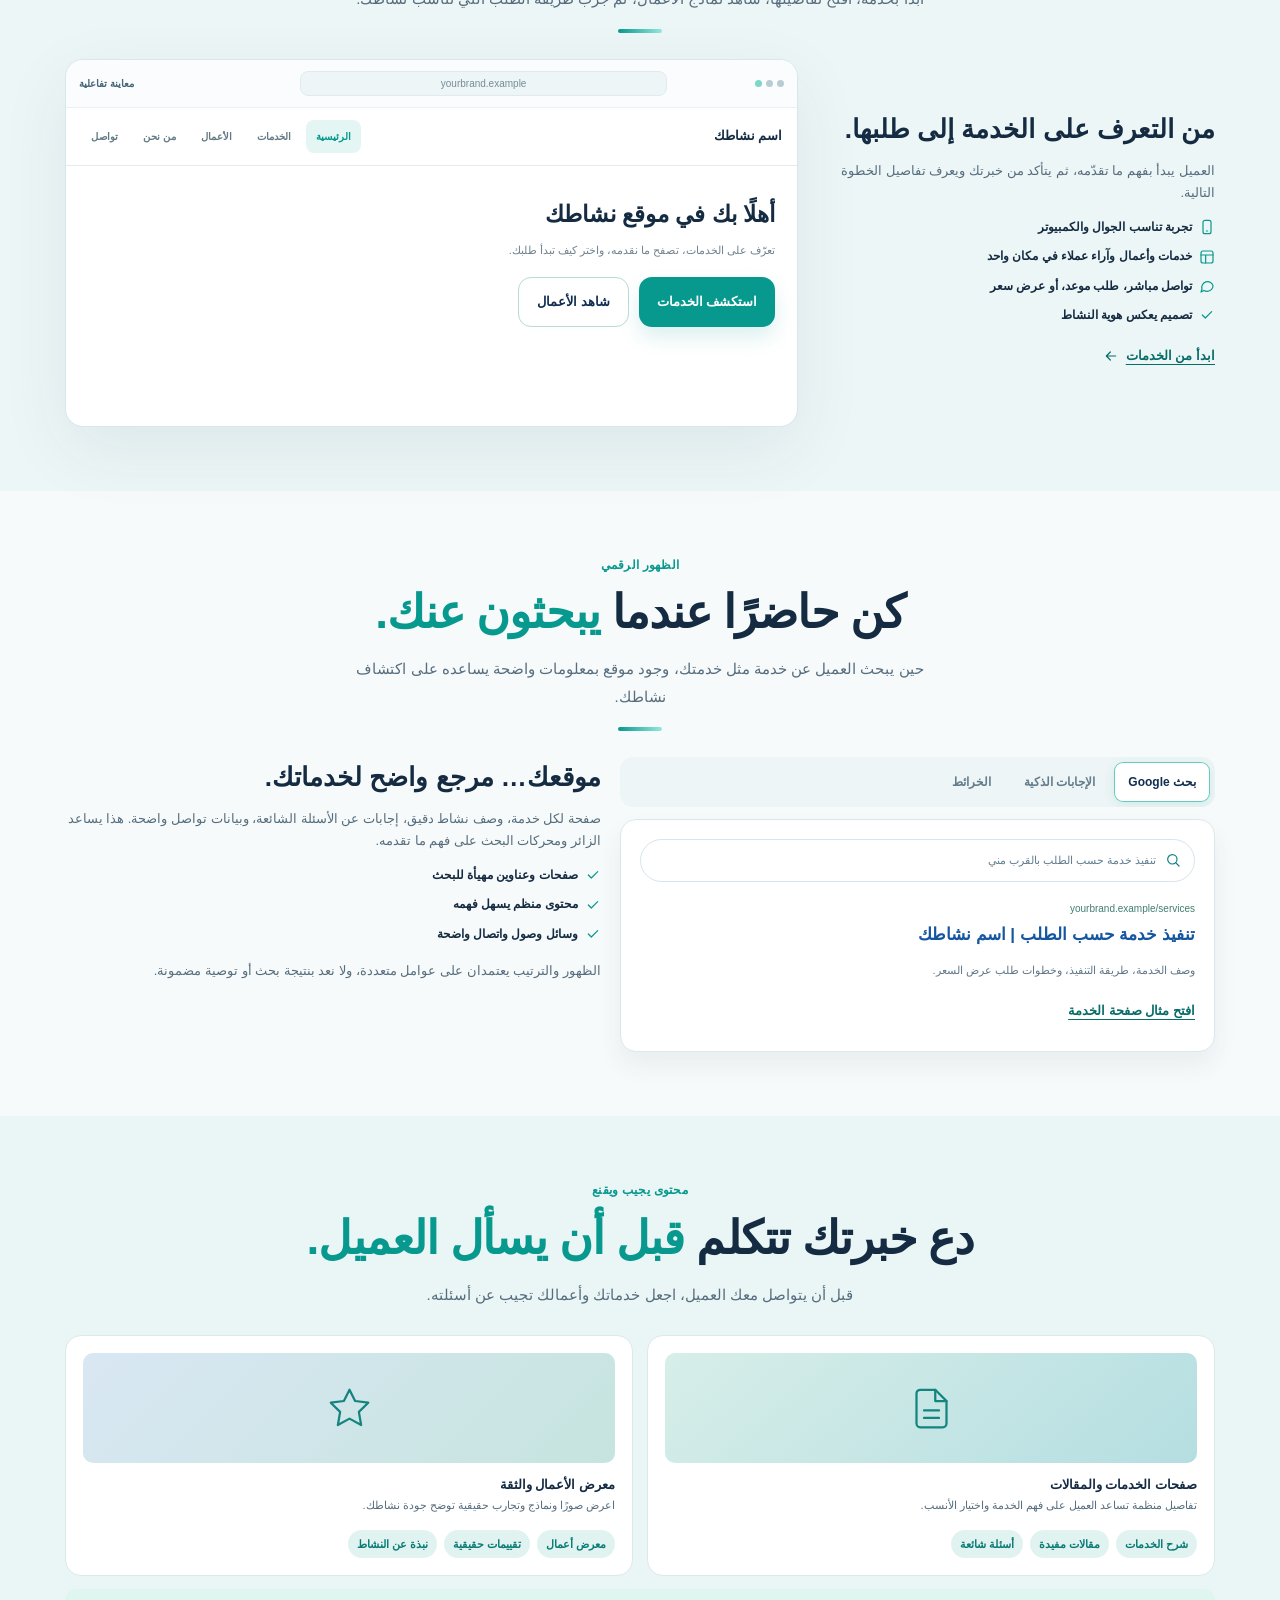
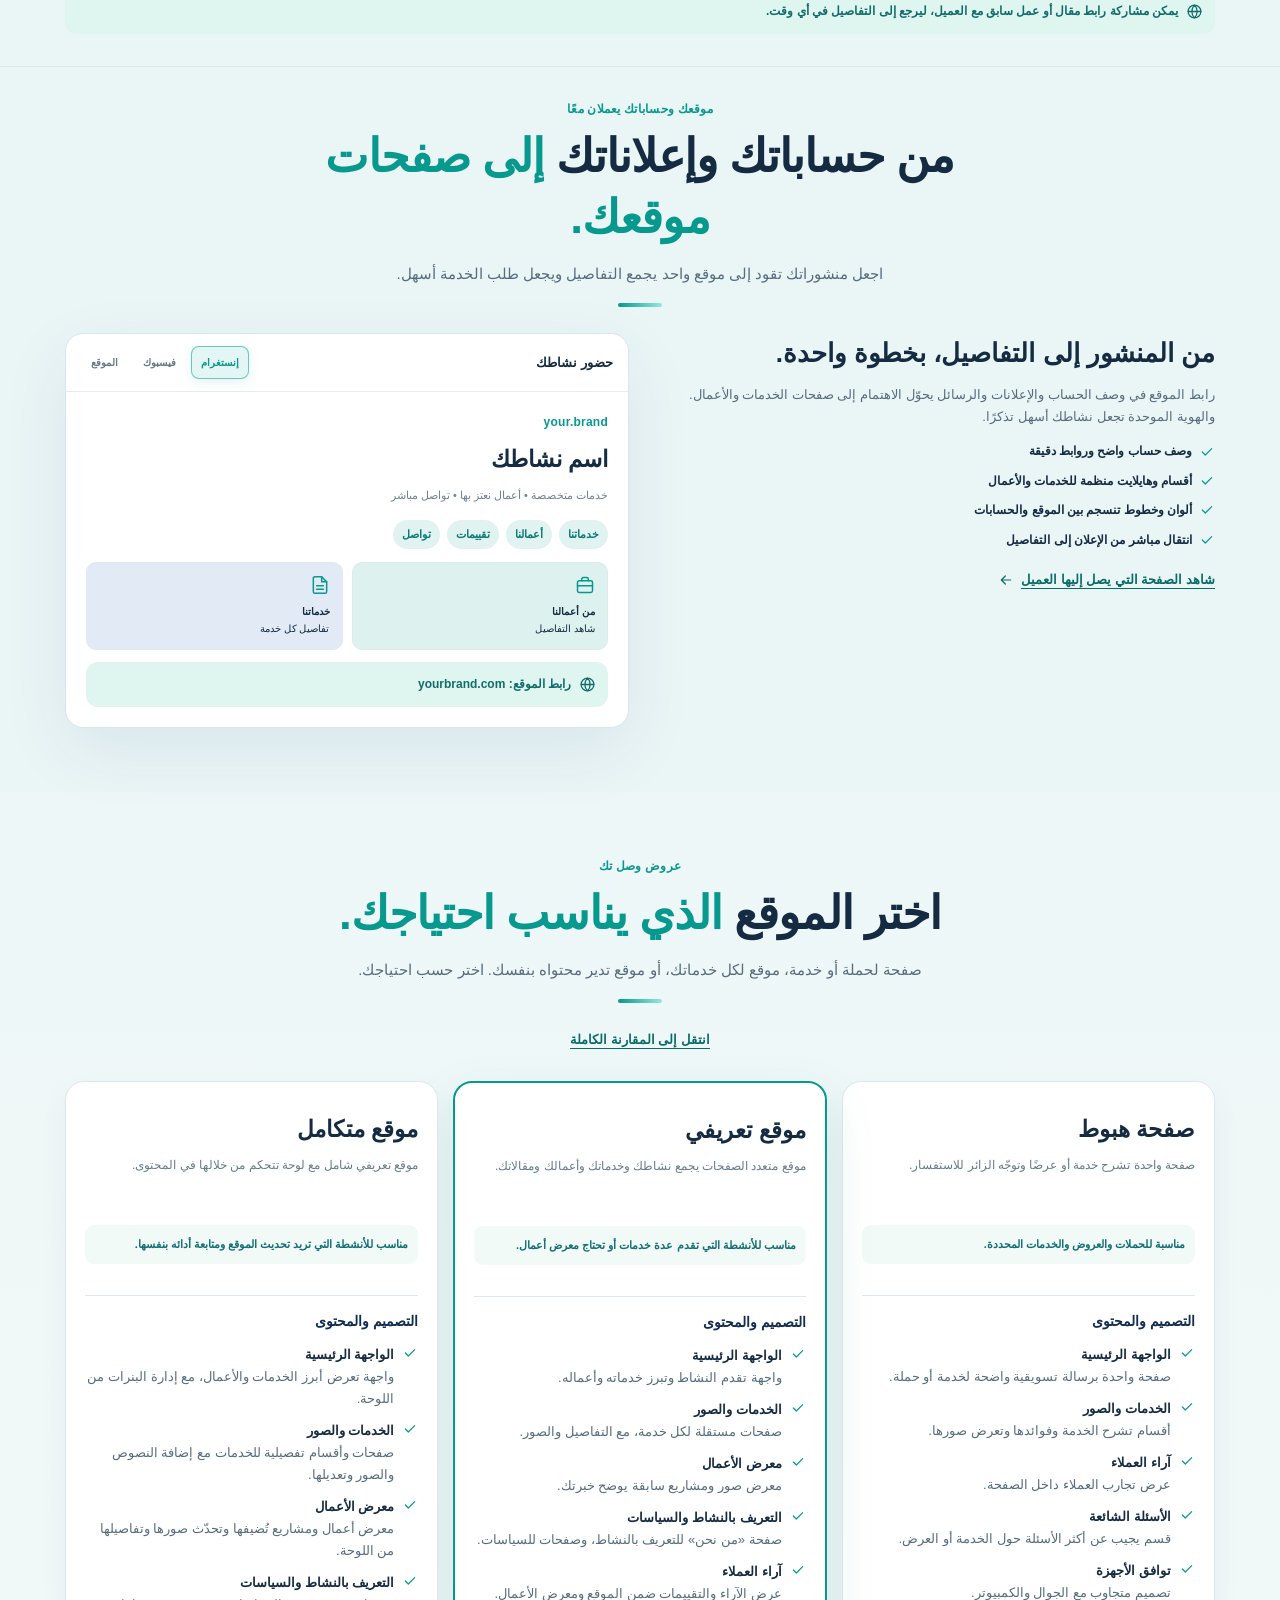
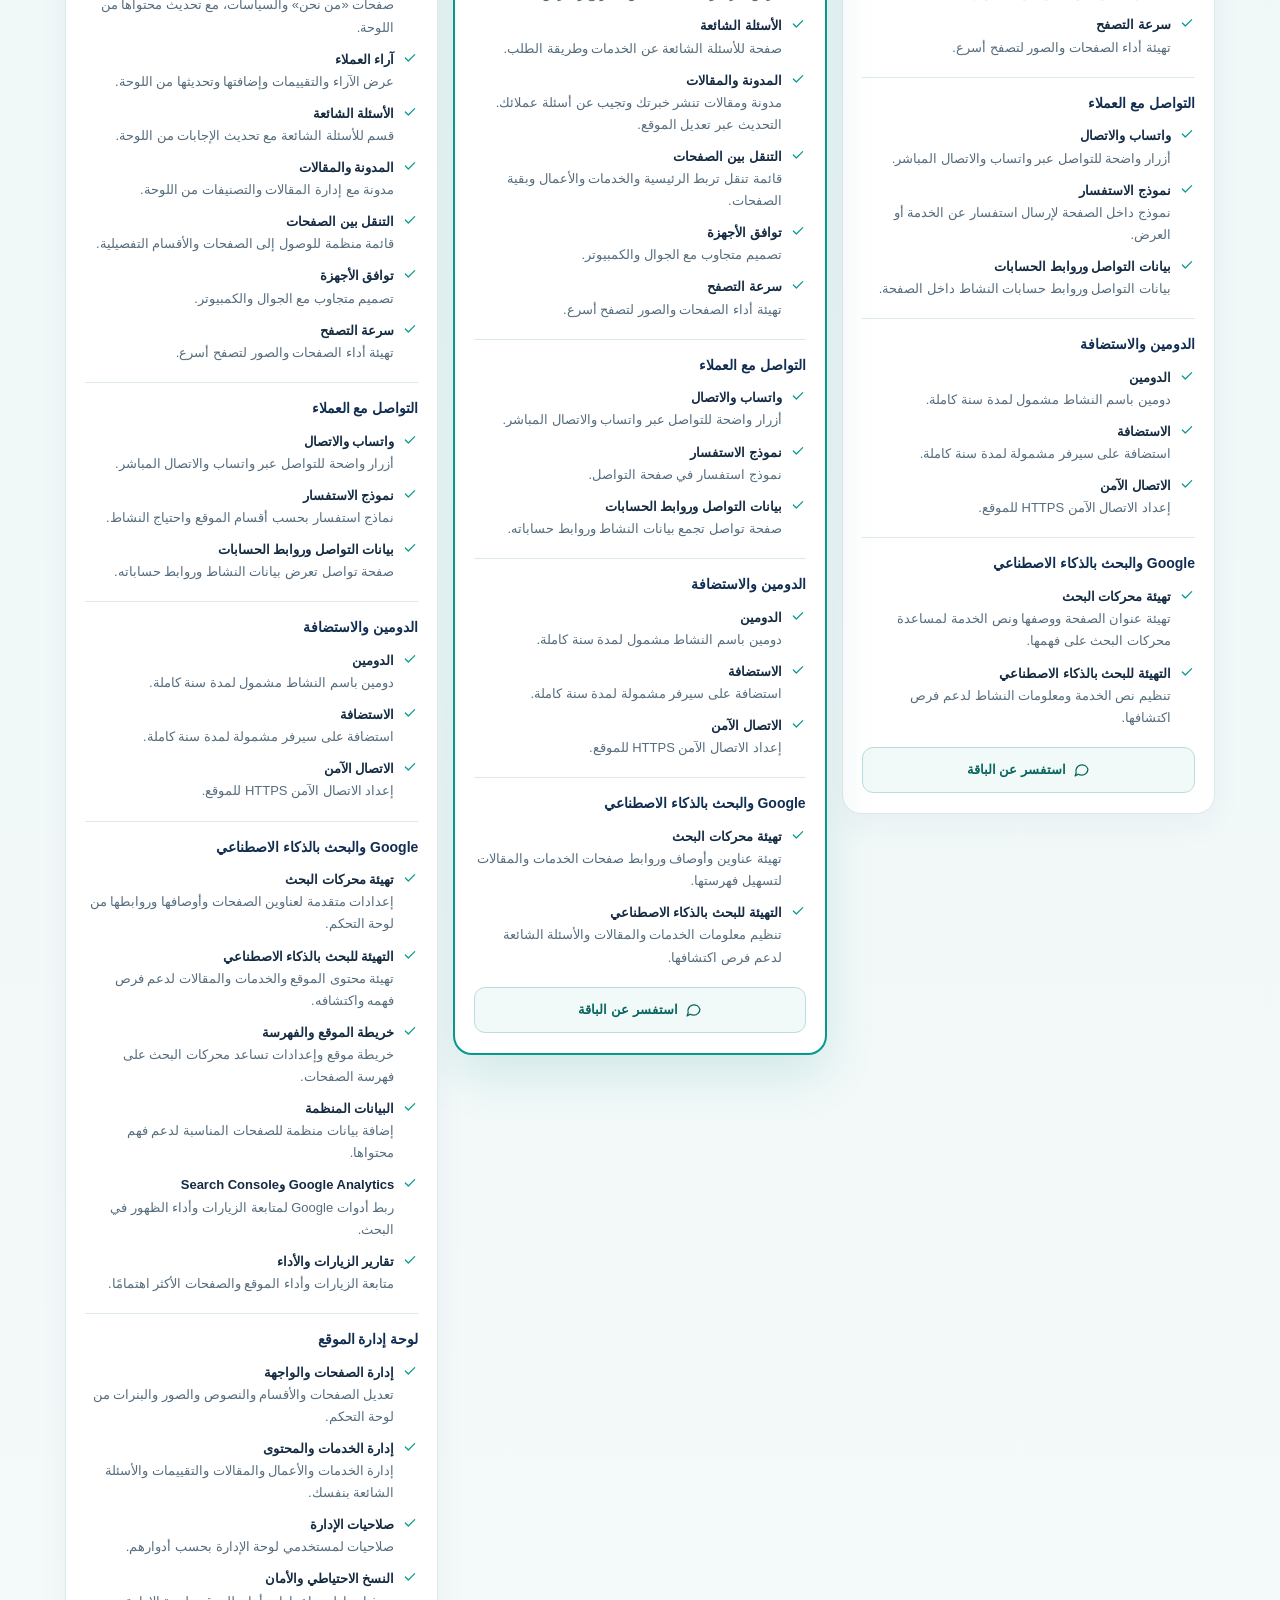
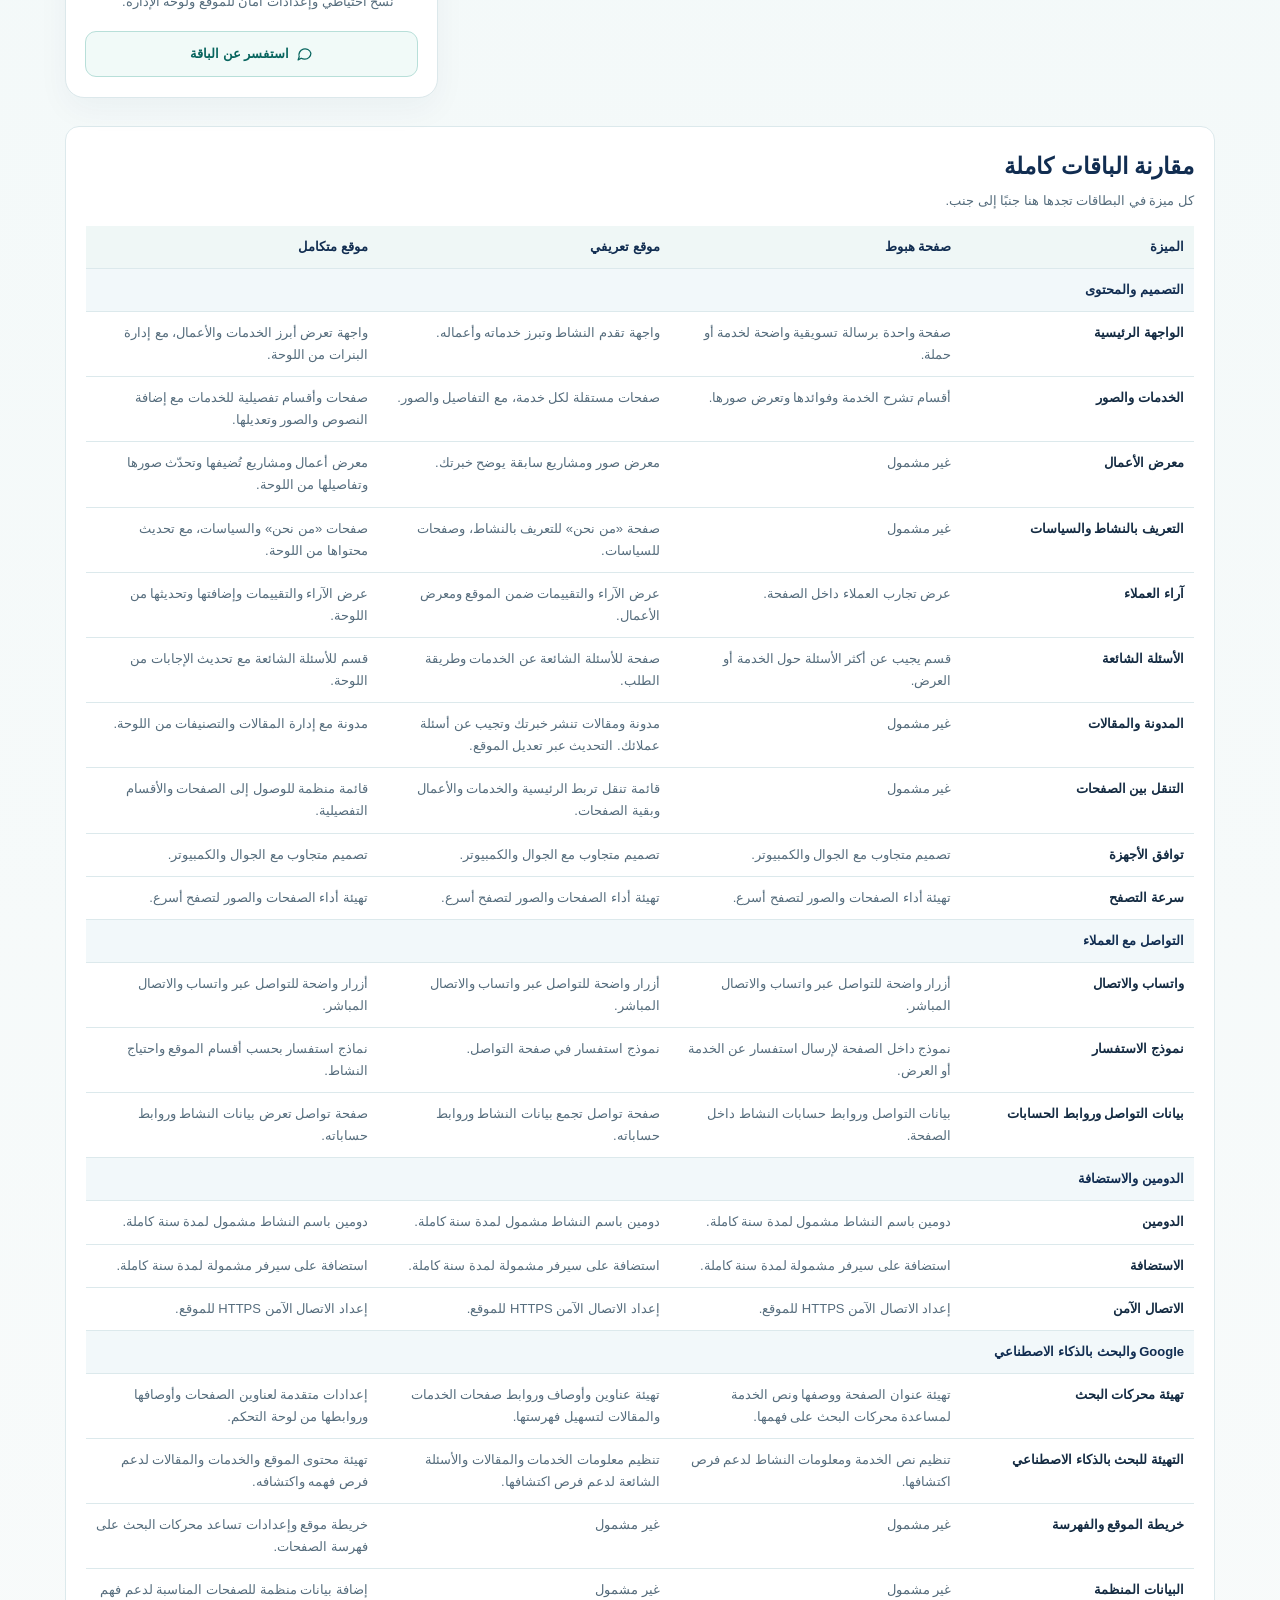
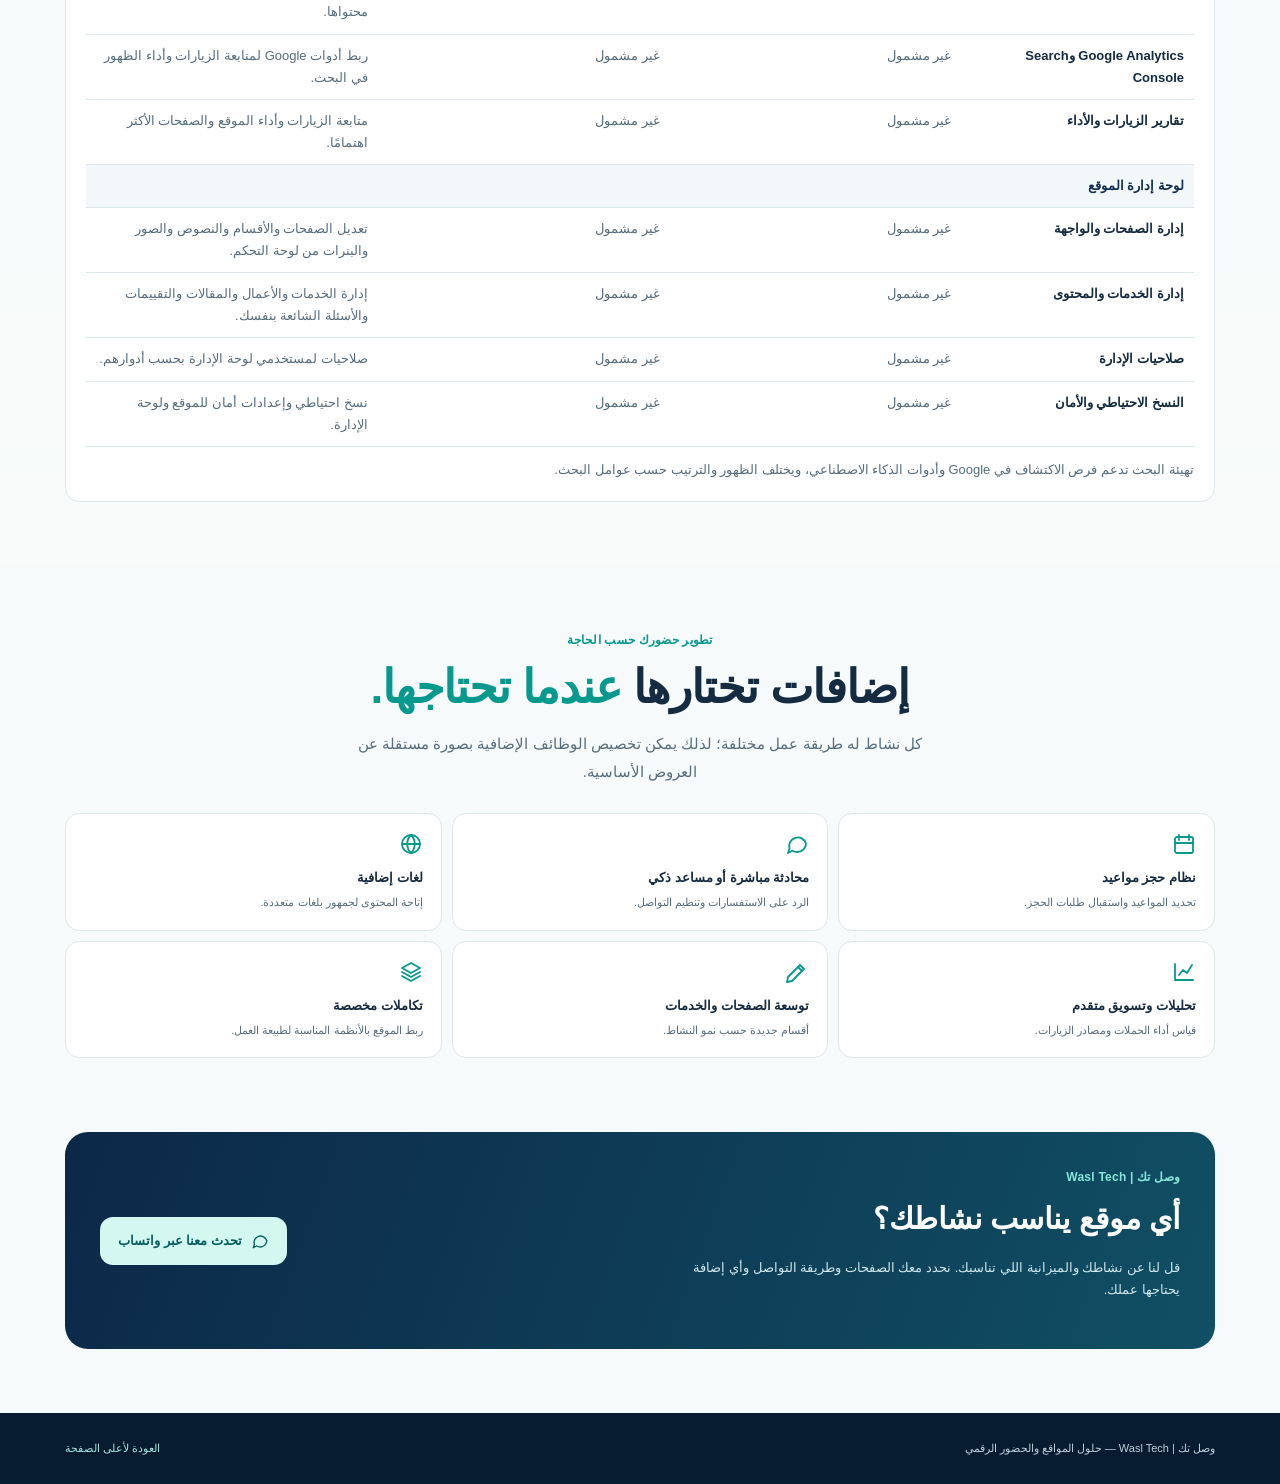
==== commit 42babcb1: "Add branded social sharing preview for website offers" ====
--- a/عروض-المواقع/landing/index.html
+++ b/عروض-المواقع/landing/index.html
@@ -1,5 +1,23 @@
 <!doctype html>
-<html lang="ar" dir="rtl"><head><meta charset="UTF-8"><meta name="viewport" content="width=device-width, initial-scale=1, viewport-fit=cover"><meta name="theme-color" content="#102d50"><meta name="description" content="عرض تفاعلي من وصل تك لتصميم المواقع التعريفية وصفحات الهبوط. جرّب رحلة العميل من تصفح الخدمات إلى طلبها وقارن الباقات في مكان واحد."><meta property="og:type" content="website"><meta property="og:title" content="عروض المواقع التعريفية وصفحات الهبوط | وصل تك"><meta property="og:description" content="جرّب كيف يتصفح عميلك خدماتك ويطلبها، وقارن باقات تصميم المواقع من وصل تك."><title>عروض المواقع التعريفية وصفحات الهبوط | وصل تك</title>
+<html lang="ar" dir="rtl"><head><meta charset="UTF-8"><meta name="viewport" content="width=device-width, initial-scale=1, viewport-fit=cover"><meta name="theme-color" content="#102d50">
+<meta name="description" content="عرض تصوّري من وصل تك لخدمة تصميم المواقع التعريفية وصفحات الهبوط. جرّب معاينة تفاعلية للموقع وشاهد كيف يتصفح عملاؤك خدماتك، وقارن الباقات الثلاث.">
+<meta property="og:type" content="website">
+<meta property="og:locale" content="ar_AR">
+<meta property="og:site_name" content="وصل تك">
+<meta property="og:url" content="https://wasl-business-websites-preview.vercel.app/">
+<meta property="og:title" content="عرض تصوّري للمواقع التعريفية وصفحات الهبوط | وصل تك">
+<meta property="og:description" content="عرض تصوّري من وصل تك لخدمة تصميم المواقع التعريفية وصفحات الهبوط. جرّب معاينة تفاعلية للموقع وشاهد كيف يتصفح عملاؤك خدماتك، وقارن الباقات الثلاث.">
+<meta property="og:image" content="https://wasl-business-websites-preview.vercel.app/website-offer.png">
+<meta property="og:image:type" content="image/png">
+<meta property="og:image:width" content="1200">
+<meta property="og:image:height" content="630">
+<meta property="og:image:alt" content="عرض تصوّري للمواقع التعريفية وصفحات الهبوط من وصل تك">
+<meta name="twitter:card" content="summary_large_image">
+<meta name="twitter:title" content="عرض تصوّري للمواقع التعريفية وصفحات الهبوط | وصل تك">
+<meta name="twitter:description" content="عرض تصوّري من وصل تك لخدمة تصميم المواقع التعريفية وصفحات الهبوط. جرّب معاينة تفاعلية للموقع وشاهد كيف يتصفح عملاؤك خدماتك، وقارن الباقات الثلاث.">
+<meta name="twitter:image" content="https://wasl-business-websites-preview.vercel.app/website-offer.png">
+<meta name="twitter:image:alt" content="عرض تصوّري للمواقع التعريفية وصفحات الهبوط من وصل تك">
+<title>عرض تصوّري للمواقع التعريفية وصفحات الهبوط | وصل تك</title>
 <style>
 :root{--navy:#112d51;--dark:#091b33;--teal:#07988e;--aqua:#13b9ab;--mint:#d8f3ee;--sky:#eaf5f7;--ink:#142b42;--soft:#566d7d;--line:#dce9ec;--paper:#fff;--bg:#f7fafb;--shadow:0 22px 70px #12385813}*{box-sizing:border-box}html{scroll-behavior:smooth;scroll-padding-top:98px}body{margin:0;background:var(--bg);color:var(--ink);font-family:"Tajawal","Noto Sans Arabic",Tahoma,Arial,sans-serif;-webkit-font-smoothing:antialiased;line-height:1.7}button,input,textarea,select{font:inherit}button{cursor:pointer}button:focus-visible,a:focus-visible,input:focus-visible,textarea:focus-visible,select:focus-visible{outline:3px solid #17c8ba;outline-offset:3px}a{text-decoration:none;color:inherit}svg{display:block}.ico{width:20px;height:20px;fill:none;stroke:currentColor;stroke-width:1.8;stroke-linecap:round;stroke-linejoin:round;flex-shrink:0}.wrap{width:min(1150px,calc(100% - 36px));margin-inline:auto}.muted{color:var(--soft)}.eyebrow{color:var(--teal);font-size:12px;font-weight:900;letter-spacing:.02em}.eyebrow.inverse{color:#88e7da}.section{padding:78px 0}.section-head{max-width:730px;margin:0 auto 30px;text-align:center}.section-head h2{font-size:clamp(27px,4.3vw,46px);line-height:1.32;letter-spacing:-.9px;margin:7px 0 12px}.section-head p{font-size:15px;color:var(--soft);margin:0}.section-head h2 em,.hero h1 em{font-style:normal;color:var(--teal)}.subline{height:4px;width:44px;background:linear-gradient(90deg,var(--teal),#96e8dd);border-radius:3px;margin:15px auto 0}.pill{display:inline-flex;align-items:center;gap:7px;border:1px solid #c8ebe6;border-radius:100px;background:#effbf8;color:#0c817c;font-weight:800;font-size:12px;padding:6px 11px}.pill .ico{width:15px;height:15px}.btn{border:0;border-radius:13px;display:inline-flex;align-items:center;justify-content:center;gap:9px;background:var(--teal);color:#fff;padding:13px 18px;font-weight:900;font-size:13px;box-shadow:0 10px 20px #07988e25;transition:transform .2s,background .2s}.btn:hover{transform:translateY(-2px);background:#067b75}.btn.secondary{background:#fff;color:var(--navy);border:1px solid #d8e7ea;box-shadow:none}.btn.dark{background:var(--navy)}.btn .ico{width:18px;height:18px}.small{font-size:12px}.topbar{position:sticky;top:0;z-index:50;background:#fffefaed;backdrop-filter:blur(16px);border-bottom:1px solid #e1ebee}.topbar-inner{height:72px;display:flex;gap:20px;align-items:center;justify-content:space-between}.brand{display:flex;align-items:center;gap:10px;white-space:nowrap}.mark{width:42px;height:42px;border-radius:13px;background:linear-gradient(130deg,#153b68,#098b91);display:grid;place-items:center;color:#fff;font:900 23px Arial,sans-serif;letter-spacing:-2px;transform:skew(-4deg)}.brand strong{display:block;font-size:16px;line-height:1.3}.brand small{display:block;color:#698394;font-size:10px}.topnav{display:flex;gap:7px;align-items:center}.topnav a{font-weight:800;color:#4e6474;font-size:12px;padding:9px 11px;border-radius:10px}.topnav a:hover{background:#edf7f7;color:var(--teal)}.topbar .nav-cta{padding:10px 15px;font-size:12px}.hero{background:radial-gradient(ellipse at 14% 8%,#1c6c83 0%,transparent 32%),radial-gradient(ellipse at 90% 90%,#12596a 0%,transparent 41%),linear-gradient(125deg,#0b213d,#142f56 65%,#102b4a);color:#fff;overflow:hidden;position:relative}.hero:before{content:"";position:absolute;width:450px;height:450px;border:1px solid #ffffff0c;border-radius:50%;left:-190px;top:-140px;box-shadow:0 0 0 55px #ffffff04,0 0 0 105px #ffffff03}.hero-inner{min-height:565px;padding:72px 0;display:grid;grid-template-columns:1fr .96fr;gap:54px;align-items:center;position:relative}.hero h1{font-size:clamp(34px,5.3vw,65px);line-height:1.27;letter-spacing:-1.3px;margin:16px 0}.hero h1 em{color:#71e3d5}.hero p{color:#d0e4ed;max-width:530px;font-size:16px;margin:0 0 25px}.hero-buttons{display:flex;gap:10px;flex-wrap:wrap}.hero .btn.secondary{background:#ffffff15;color:#fff;border-color:#ffffff39}.hero-trust{display:flex;align-items:center;gap:14px;margin-top:30px;font-size:11px;color:#c7e6e8}.hero-trust span{display:flex;align-items:center;gap:6px}.hero-trust .ico{width:17px;height:17px;color:#74ddd0}.hero-visual{position:relative}.browser{background:#fff;border:1px solid #dce8eb;border-radius:18px;overflow:hidden;box-shadow:0 30px 70px #061c3080;color:var(--ink)}.browser-head{display:flex;align-items:center;gap:10px;padding:11px 13px;border-bottom:1px solid #edf1f3;background:#fbfcfd}.dots{display:flex;gap:4px;direction:ltr}.dots i{width:7px;height:7px;border-radius:50%;background:#b8cdd3}.dots i:first-child{background:#7bd8c8}.url{margin:auto;background:#eef5f6;border:1px solid #e0ebef;color:#748c97;font-size:10px;min-width:52%;text-align:center;border-radius:8px;padding:3px 9px;direction:ltr}.mock-head{display:flex;align-items:center;justify-content:space-between;padding:14px 19px;font-size:11px}.mock-head b{font-size:15px}.mock-menu{display:flex;gap:12px;color:#6a7f8d}.mock-hero{background:linear-gradient(115deg,#e4f5f2,#eef7f9);padding:24px 18px 16px;min-height:195px;display:grid;grid-template-columns:1.06fr .9fr;gap:10px;align-items:center}.mock-hero strong{font-size:25px;line-height:1.35;display:block}.mock-hero p{color:#5e7684;font-size:10px;margin:7px 0}.mini-link{display:inline-flex;border-radius:8px;background:#078f89;color:#fff;padding:7px 11px;font-size:10px;font-weight:900}.art{height:150px;display:grid;place-items:center;position:relative}.art-box{width:132px;height:108px;border-radius:26px;background:linear-gradient(135deg,#b7dedb,#62a7b0);transform:rotate(-12deg);box-shadow:13px 11px 0 #bed9e17a}.art-symbol{position:absolute;inset:0;display:grid;place-items:center;color:#fff}.art-symbol .ico{height:66px;width:66px;stroke-width:1.1}.mock-services{display:grid;grid-template-columns:repeat(3,1fr);gap:8px;padding:13px 16px 19px}.mock-services div{border:1px solid #e1ebef;border-radius:9px;padding:8px 5px;display:flex;gap:5px;align-items:center;font-size:9px;color:#2b5663}.mock-services .ico{color:var(--teal);width:14px;height:14px}.float-note{position:absolute;left:-23px;bottom:18px;display:flex;align-items:center;gap:8px;background:#fff;color:#153d55;border:1px solid #dce9ed;border-radius:12px;padding:11px 12px;box-shadow:var(--shadow);font-size:11px;font-weight:900}.float-note .ico{color:var(--teal)}.motif-strip{display:grid;grid-template-columns:repeat(3,1fr);gap:11px;margin-top:-33px;position:relative;z-index:1}.motif{background:#fff;border:1px solid #e1eaed;border-radius:16px;padding:17px;display:flex;gap:11px;align-items:center;box-shadow:0 10px 22px #082a4210}.motif b{font-size:12px;display:block}.motif small{font-size:11px;color:var(--soft)}.icon-tile{display:grid;place-items:center;background:#e4f7f3;border-radius:12px;color:var(--teal);width:40px;height:40px;flex-shrink:0}.segmented{display:flex;gap:5px;background:#edf5f6;padding:5px;border-radius:13px;max-width:100%;overflow:auto;scrollbar-width:none}.segmented::-webkit-scrollbar{display:none}.segmented button{border:0;background:transparent;color:#637c8b;font-size:12px;font-weight:900;padding:10px 14px;border-radius:9px;white-space:nowrap;transition:background .2s}.segmented button[aria-selected="true"]{color:var(--navy);background:#fff;box-shadow:0 3px 10px #0b37551a}.segmented-dark{background:#103757}.segmented-dark button{color:#d0e5ec}.segmented-dark button[aria-selected="true"]{background:#e3f8f2;color:#087d78}.storyshell{display:grid;grid-template-columns:300px minmax(0,1fr);gap:19px;align-items:stretch}.story-list{display:flex;flex-direction:column;gap:9px}.story-choice{text-align:right;padding:16px;border:1px solid #dce9ec;border-radius:14px;background:#fff;display:flex;align-items:center;gap:11px;color:var(--ink);transition:border .2s,transform .2s,background .2s}.story-choice:hover{transform:translateX(-3px);border-color:#7fd4cb}.story-choice[aria-selected="true"]{background:#eaf9f5;border-color:#6bd0c6;box-shadow:inset 3px 0 var(--teal)}.story-choice .ico{width:23px;height:23px;color:var(--teal)}.story-choice b{display:block;font-size:13px}.story-choice small{color:var(--soft);font-size:10px;display:block}.stage{border:1px solid #dbe8eb;border-radius:22px;overflow:hidden;background:linear-gradient(135deg,#f5fbfa,#e9f4f5);min-height:390px}.stage-header{padding:18px 20px;border-bottom:1px solid #dbe9eb;display:flex;justify-content:space-between;gap:12px;align-items:center;background:#ffffffbd}.stage-header strong{font-size:15px}.stage-header small{font-size:11px;color:#6a8490}.stage-main{padding:22px}.compare{display:grid;grid-template-columns:1fr 1fr;gap:12px}.compare-panel{border-radius:14px;padding:17px;min-height:242px;border:1px solid #dbe7ea;background:#fff}.compare-panel.before{background:#fff7f5;border-color:#f2ddda}.compare-panel.after{background:#e9faf4;border-color:#c1ebdf}.compare-label{font-size:11px;font-weight:900;margin-bottom:14px}.compare-panel.before .compare-label{color:#aa615e}.compare-panel.after .compare-label{color:#0b8176}.chatline{padding:9px;border-radius:8px;background:white;margin:8px 0;color:#5a6472;border:1px solid #eee0e0;font-size:10px}.preview-list{display:flex;flex-direction:column;gap:9px}.preview-row{padding:10px;border-radius:9px;background:#fff;border:1px solid #cfece2;display:flex;align-items:center;gap:8px;font-size:11px}.preview-row .ico{color:var(--teal);width:16px;height:16px}.caption-strip{display:flex;gap:8px;align-items:center;background:#dff5f0;border-radius:12px;padding:12px;color:#126d6a;font-weight:800;font-size:12px;margin-top:12px}.caption-strip .ico{width:17px;height:17px}.visit-cards{display:grid;grid-template-columns:repeat(3,1fr);gap:10px}.visit-card{background:#fff;border:1px solid #dce8ea;border-radius:13px;padding:15px}.visit-card .ico{color:var(--teal);width:23px;height:23px;margin-bottom:11px}.visit-card strong{display:block;font-size:13px}.visit-card small{font-size:11px;color:var(--soft)}.workbench{display:grid;grid-template-columns:1fr 1fr;gap:22px;align-items:start}.work-copy h3{font-size:26px;line-height:1.35;margin:3px 0 10px}.work-copy p{font-size:13px;color:var(--soft)}.work-copy .tick{display:flex;align-items:center;gap:7px;margin:9px 0;font-size:12px;font-weight:800}.work-copy .tick .ico{color:var(--teal);width:16px;height:16px}.site-window{border:1px solid #d7e7eb;border-radius:18px;overflow:hidden;background:#fff;box-shadow:var(--shadow)}.site-nav{display:flex;align-items:center;justify-content:space-between;padding:12px 15px;border-bottom:1px solid #e4ebef;font-size:11px}.site-nav strong{font-size:13px}.site-tabs{display:flex;gap:5px}.site-tabs button{border:0;background:transparent;border-radius:8px;padding:8px 10px;color:#657a84;font-weight:900;font-size:10px}.site-tabs button.active{background:#e4f6f3;color:var(--teal)}.site-page{padding:20px;min-height:260px}.site-page h4{font-size:23px;margin:7px 0}.site-page p{font-size:11px;color:#708391;line-height:1.8;margin:4px 0 13px}.two-mini{display:grid;grid-template-columns:repeat(2,1fr);gap:9px}.mini-card{border:1px solid #e0e9ec;border-radius:10px;padding:12px;background:#f8fcfc;font-size:10px}.mini-card .ico{color:var(--teal);margin-bottom:8px}.mini-card b{display:block}.search-visual{display:grid;grid-template-columns:1fr .9fr;gap:19px;align-items:center}.search-box{border:1px solid #dce7e9;background:#fff;border-radius:16px;min-height:305px;padding:19px;box-shadow:0 13px 25px #18395011}.search-query{border:1px solid #d7e4eb;padding:11px 13px;border-radius:100px;display:flex;gap:9px;align-items:center;font-size:11px;color:#627d8f}.search-query .ico{color:#0e7e88;width:16px;height:16px}.result-url{font-size:10px;color:#417e6e;margin-top:18px}.result-title{font-size:17px;color:#1556a1;font-weight:900;margin:4px 0}.result-desc{font-size:11px;color:#617789}.ai-response{display:flex;gap:10px;align-items:start;margin-top:17px}.ai-response .icon-tile{width:32px;height:32px}.map-demo{position:relative;background:repeating-linear-gradient(0deg,#e6f0ea 0 25px,#d2e5db 25px 30px);height:120px;border-radius:12px;overflow:hidden}.map-demo:before,.map-demo:after{content:"";position:absolute;background:#fff;transform:rotate(-24deg);top:38px;left:-10%;width:120%;height:14px}.map-demo:after{transform:rotate(52deg);top:56px}.map-pin{position:absolute;top:25px;left:45%;z-index:1;display:grid;place-items:center;width:44px;height:44px;background:#fff;border:2px solid var(--teal);color:var(--teal);border-radius:50%;box-shadow:0 7px 12px #2f6b6c35}.map-pin .ico{width:22px;height:22px}.contact-sim{border:1px solid #d8e9e9;border-radius:18px;background:#fff;padding:19px;max-width:470px;margin:auto;box-shadow:0 17px 25px #0b36521a}.contact-sim h3{margin:0 0 6px}.contact-sim label{font-size:11px;font-weight:900;display:block;margin:10px 0 5px}.field{width:100%;padding:10px 11px;border-radius:9px;border:1px solid #d4e4e7;background:#f9fbfc;color:var(--ink);font-size:12px}.field:focus{border-color:var(--teal);outline:2px solid #a6e7dd}.contact-feedback{font-size:11px;color:#087f78;margin-top:10px;min-height:18px}.social-grid{display:grid;grid-template-columns:1fr 1fr;gap:14px}.social-card{border:1px solid #dce9e9;background:#fff;border-radius:16px;padding:17px}.social-post{height:110px;background:linear-gradient(140deg,#d7eee9,#b5dee1);border-radius:10px;display:grid;place-items:center;color:#14847f}.social-post .ico{height:45px;width:45px;stroke-width:1.2}.social-card strong{font-size:13px;display:block;margin-top:11px}.social-card p{font-size:11px;color:var(--soft);margin:0}.step-tabs{display:flex;gap:7px;flex-wrap:wrap;margin-top:15px}.step-tabs span{background:#e1f3f0;border-radius:30px;font-size:11px;padding:5px 9px;color:#0a7b75;font-weight:800}.packages{background:linear-gradient(#eef7f7,#f9fbfb)}.package-grid{display:grid;grid-template-columns:repeat(3,minmax(0,1fr));gap:15px;align-items:stretch}.plan{border:1px solid #dce8eb;background:#fff;border-radius:19px;padding:22px 18px 19px;box-shadow:0 12px 32px #1237530b;display:flex;flex-direction:column;min-width:0}.plan.featured{border:2px solid var(--teal);box-shadow:0 20px 50px #078a8424}.plan-label{display:inline-block;background:#e7f6f3;color:#0b817b;padding:5px 9px;border-radius:7px;font-size:10px;font-weight:900;align-self:start}.plan h3{font-size:23px;line-height:1.3;margin:13px 0 9px}.plan-desc{color:#667d88;font-size:12px;min-height:61px;margin:0 0 10px}.plan-benefit{font-size:11px;font-weight:900;color:#146f74;background:#f1faf7;padding:10px;border-radius:9px;margin-bottom:13px}.plan ul{margin:0;padding:0;list-style:none;display:flex;flex-direction:column;gap:11px}.plan li{display:flex;gap:8px;font-size:11px;line-height:1.6}.plan li .ico{width:16px;height:16px;color:var(--teal);flex-shrink:0;margin-top:1px}.plan .plan-bottom{margin-top:auto;padding-top:19px}.plan .plan-bottom .btn{width:100%}.plan .secondary{box-shadow:none}.plan .price-note{font-size:10px;text-align:center;color:#81929e;margin-top:10px}.detail-drawer{margin-top:20px;background:#fff;border-radius:17px;border:1px solid #d7e6e9;overflow:hidden}.detail-drawer>summary{padding:19px;cursor:pointer;font-size:14px;font-weight:900;display:flex;justify-content:space-between;align-items:center;list-style:none}.detail-drawer>summary::-webkit-details-marker{display:none}.detail-drawer[open]>summary .ico{transform:rotate(180deg)}.detail-inner{border-top:1px solid #e5eff0;padding:19px}.plan-select{display:grid;grid-template-columns:repeat(3,1fr);gap:7px;margin-bottom:17px}.plan-select button{border:1px solid #dce8e8;background:#f5f9fa;border-radius:11px;padding:11px 8px;font-size:12px;font-weight:900;color:#607786}.plan-select button.active{border-color:#29b6aa;background:#e5f8f3;color:#087c76}.detail-list{display:grid;grid-template-columns:repeat(2,minmax(0,1fr));gap:10px}.detail-item{border:1px solid #e1ecee;border-radius:11px;background:#fbfdfd;padding:14px;font-size:12px}.detail-item b{display:block;color:#173d56;margin-bottom:6px}.detail-item span{color:#5d7380;font-size:11px}.extras{display:grid;grid-template-columns:repeat(3,1fr);gap:10px}.extra{background:#fff;border:1px solid #dfe8e9;border-radius:14px;padding:18px}.extra .ico{color:var(--teal);width:24px;height:24px;margin-bottom:11px}.extra b{display:block;font-size:13px}.extra p{font-size:11px;color:var(--soft);margin:4px 0 0}.contact-end{background:linear-gradient(110deg,#0c2849,#104f64);border-radius:23px;padding:35px;display:flex;align-items:center;justify-content:space-between;gap:25px;color:#fff}.contact-end h2{font-size:30px;margin:5px 0 10px}.contact-end p{color:#d0e7ec;font-size:13px;max-width:490px}.contact-end .btn{background:#d3f8ef;color:#085d62;box-shadow:none}.footer{padding:26px 0;background:#081c31;color:#b9d2db;font-size:11px}.footer-inner{display:flex;justify-content:space-between;gap:20px;align-items:center}.footer a{color:#a4e5db}.hidden{display:none!important}.mobile-nav{display:none}.motion-in{animation:lift .42s both}@keyframes lift{from{transform:translateY(10px);opacity:.25}to{transform:none;opacity:1}}@media(max-width:900px){.hero-inner{gap:28px}.storyshell{grid-template-columns:1fr}.story-list{flex-direction:row;overflow:auto;scrollbar-width:none}.story-choice{flex:1 0 160px}.topnav{display:none}.mobile-nav{display:block}.workbench{grid-template-columns:1fr}.work-copy{order:1}.site-window{order:2}.package-grid{grid-template-columns:1fr}.plan-desc{min-height:0}.extras{grid-template-columns:repeat(2,1fr)}.search-visual{grid-template-columns:1fr}}@media(max-width:640px){.wrap{width:min(100% - 28px,520px)}.section{padding:57px 0}.section-head h2{font-size:29px}.section-head p{font-size:12px}.topbar-inner{height:63px}.brand .mark{height:35px;width:35px;font-size:19px}.brand strong{font-size:13px}.brand small{font-size:9px}.topbar .nav-cta{font-size:10px;padding:9px}.hero-inner{padding:46px 0 62px;grid-template-columns:1fr;gap:38px}.hero h1{font-size:36px}.hero p{font-size:13px}.hero-trust{gap:10px;flex-wrap:wrap}.hero-visual{margin-inline:6px}.mock-hero strong{font-size:20px}.float-note{left:-10px;bottom:-16px}.motif-strip{grid-template-columns:repeat(3,1fr);gap:6px;margin-top:-26px}.motif{padding:10px 6px;display:block;text-align:center;border-radius:12px}.motif .icon-tile{margin:auto auto 7px;width:32px;height:32px}.motif b{font-size:10px;line-height:1.4}.motif small{display:none}.motif .ico{width:18px;height:18px}.stage-header{padding:13px}.stage-main{padding:14px}.stage{min-height:0}.compare-panel{padding:11px;min-height:235px}.compare{gap:7px}.chatline{font-size:9px;padding:8px}.preview-row{font-size:9px;padding:8px}.visit-cards{gap:6px}.visit-card{padding:9px}.visit-card strong{font-size:10px}.visit-card small{font-size:9px}.visit-card .ico{width:20px;height:20px}.site-nav{flex-wrap:wrap;gap:6px}.site-tabs{overflow:auto;max-width:100%;scrollbar-width:none}.site-tabs button{padding:7px;font-size:9px}.site-page{min-height:240px}.work-copy h3{font-size:21px}.social-grid{gap:8px}.social-card{padding:10px}.contact-end{padding:26px 20px;flex-direction:column;align-items:stretch}.contact-end h2{font-size:24px}.footer-inner{flex-direction:column;text-align:center}.extras{gap:8px}.extra{padding:11px}.extra b{font-size:11px}.detail-list{grid-template-columns:1fr}.plan-select button{font-size:10px;padding:10px 4px}.mock-head{padding:11px}.mock-menu{gap:6px;font-size:8px}.art-box{height:90px;width:96px}.art-symbol .ico{width:44px;height:44px}.mock-hero{min-height:160px}.mock-services{gap:4px;padding:9px}.mock-services div{padding:6px 4px;font-size:8px}.mock-services .ico{width:12px;height:12px}.hero-buttons .btn{padding:11px 12px;font-size:11px}}
 @media(prefers-reduced-motion:reduce){*,*:before,*:after{scroll-behavior:auto!important;animation:none!important;transition:none!important}}
@@ -133,7 +151,7 @@
   </g>
   <path d="M 318.00,562.88 320.00,562.50 335.00,562.53 336.12,563.00 336.47,564.00 336.52,566.00 337.50,570.00 337.48,574.00 336.50,578.00 336.52,614.00 337.45,617.00 336.52,620.00 336.50,628.00 336.52,630.00 337.48,633.00 337.52,647.00 339.72,652.00 343.61,656.00 346.00,657.27 350.00,658.48 430.00,658.27 433.49,656.00 435.48,652.00 435.50,609.00 435.88,607.00 438.00,606.50 453.00,606.52 454.36,607.00 455.26,608.00 455.48,609.00 455.48,654.00 453.27,663.00 450.00,668.39 447.39,671.00 444.00,673.26 437.00,675.48 349.00,675.48 340.00,672.28 336.61,670.00 333.00,666.79 332.00,666.91 330.00,669.49 325.00,673.26 318.00,675.48 232.00,675.50 226.00,674.27 220.00,672.26 212.51,667.00 208.72,662.00 205.73,656.00 204.52,651.00 204.27,648.00 203.52,646.00 203.52,636.00 204.48,633.00 204.52,628.00 205.27,626.00 205.52,623.00 206.73,618.00 207.88,615.00 209.00,614.53 224.00,614.52 225.00,614.74 226.26,616.00 226.48,621.00 224.73,627.00 224.48,632.00 223.52,635.00 223.52,642.00 224.48,645.00 224.73,648.00 226.72,652.00 230.00,655.49 233.00,657.27 238.00,658.50 308.00,658.50 310.00,658.27 314.00,656.16 316.26,653.00 317.48,648.00 317.50,565.00 Z M 580.00,562.74 596.00,562.52 597.00,562.74 598.26,564.00 598.52,646.00 600.72,652.00 605.00,656.28 611.00,658.48 630.00,658.50 632.00,658.26 634.28,656.00 635.48,653.00 635.50,609.00 636.00,606.88 639.00,606.50 652.00,606.50 654.00,606.88 654.47,608.00 654.52,620.00 655.00,621.60 656.00,621.41 663.00,615.72 671.00,610.74 673.00,610.27 678.00,607.73 684.00,605.73 689.00,604.52 693.00,604.48 696.00,603.52 701.00,603.52 706.00,604.48 710.00,604.52 722.00,608.74 726.39,612.00 731.00,616.61 736.26,625.00 739.48,638.00 739.50,673.00 739.12,675.00 737.00,675.50 611.00,675.48 606.00,674.27 598.00,669.78 596.92,670.00 596.27,674.00 593.27,682.00 588.00,690.39 584.00,694.28 578.00,698.28 574.00,700.27 562.00,703.48 557.00,704.00 547.00,704.00 542.00,703.48 533.00,701.27 526.00,698.28 523.00,696.28 517.00,691.38 512.72,685.00 509.73,679.00 507.52,670.00 507.73,651.00 511.73,638.00 514.72,632.00 517.00,629.77 522.00,630.73 531.00,633.74 532.26,635.00 532.27,638.00 529.73,644.00 529.27,647.00 527.52,652.00 527.48,654.00 526.52,657.00 526.52,663.00 527.48,666.00 527.73,670.00 528.73,673.00 532.00,678.39 536.00,682.28 542.00,685.27 545.00,685.52 548.00,686.48 558.00,686.48 563.00,685.27 567.00,683.28 570.00,680.50 573.00,677.39 576.27,672.00 578.48,663.00 578.50,566.00 578.74,564.00 Z M 422.00,571.73 427.00,571.73 431.00,573.72 433.00,575.61 434.27,578.00 434.27,587.00 433.00,589.39 430.00,592.26 425.00,593.48 422.00,593.27 418.63,592.00 414.74,588.00 413.50,583.00 413.73,580.00 414.74,577.00 418.63,573.00 Z M 449.00,571.73 453.00,571.73 458.00,573.72 460.28,576.00 462.27,581.00 462.27,584.00 460.28,589.00 457.00,592.26 454.00,593.27 450.00,593.48 446.00,592.26 441.74,588.00 441.74,577.00 445.63,573.00 Z M 273.00,587.73 281.00,587.52 286.12,589.00 286.50,592.00 286.47,598.00 286.12,599.00 285.00,599.47 281.00,599.48 278.00,598.55 274.00,599.74 270.74,603.00 270.52,608.00 271.86,611.00 273.00,611.47 275.00,611.52 278.00,612.48 288.00,612.53 289.00,612.88 289.50,615.00 289.26,622.00 288.00,623.26 287.00,623.48 254.00,623.50 252.00,623.12 250.52,619.00 250.74,614.00 253.00,611.74 254.00,611.55 257.00,612.43 258.07,612.00 258.22,611.00 257.52,609.00 257.52,603.00 258.73,598.00 259.72,596.00 265.00,590.72 269.00,588.73 272.00,588.27 Z M 787.00,603.73 793.00,603.52 796.00,604.48 800.00,604.52 807.00,606.73 815.38,612.00 821.28,620.00 824.27,628.00 824.52,631.00 825.48,634.00 825.48,676.00 824.52,679.00 824.27,682.00 822.27,688.00 820.28,692.00 817.49,696.00 811.00,702.28 803.00,706.27 794.00,708.48 775.00,708.48 772.00,707.52 768.00,707.48 763.00,706.11 762.56,705.00 763.48,702.00 763.52,697.00 764.48,694.00 764.52,692.00 764.75,691.00 765.67,690.00 767.00,689.76 769.00,690.48 772.00,690.52 775.00,691.48 792.00,691.27 797.00,689.28 801.00,686.49 802.28,685.00 805.48,678.00 805.12,676.00 804.00,675.53 782.00,675.48 777.00,673.73 774.00,673.27 772.00,672.29 764.61,668.00 759.51,663.00 755.73,656.00 754.73,653.00 754.48,650.00 753.52,647.00 753.52,633.00 754.73,628.00 758.72,620.00 761.51,616.00 766.00,611.51 772.00,607.72 777.00,605.73 782.00,604.52 785.00,604.48 Z M 694.00,620.73 692.00,621.48 687.00,621.73 679.00,624.73 668.00,631.51 661.51,638.00 654.74,647.00 654.52,655.00 655.31,658.00 658.00,658.50 717.00,658.50 719.00,658.12 719.50,656.00 719.48,641.00 718.52,638.00 718.27,635.00 714.28,628.00 711.00,624.72 705.00,621.73 701.00,621.48 698.00,620.52 Z M 787.00,620.73 786.00,621.27 783.00,621.73 780.00,623.51 776.00,627.61 773.73,632.00 772.52,637.00 772.50,639.00 772.52,643.00 773.48,646.00 773.73,649.00 775.00,651.39 778.61,655.00 782.00,657.26 785.00,658.27 803.00,658.50 805.00,658.12 806.24,655.00 806.24,654.00 805.52,652.00 805.48,634.00 804.27,630.00 801.28,625.00 800.00,623.72 793.00,620.73 Z M 443.00,727.73 445.00,727.73 447.00,728.48 454.00,728.73 461.00,731.72 462.46,733.00 462.94,734.00 460.26,740.00 459.00,740.93 454.00,738.73 449.00,737.52 440.00,737.52 437.00,738.72 434.51,741.00 433.52,743.00 433.73,745.00 435.00,747.16 439.00,749.27 449.00,751.73 455.00,753.73 459.00,755.72 462.00,757.84 464.26,761.00 465.27,764.00 465.48,770.00 464.26,774.00 463.49,775.00 459.00,779.49 456.00,781.27 448.00,783.48 438.00,783.48 435.00,782.52 432.00,782.27 429.00,780.73 427.00,780.27 421.87,777.00 421.73,775.00 424.90,769.00 426.00,768.78 430.00,770.72 432.00,772.26 435.00,773.27 438.00,773.52 441.00,774.48 447.00,774.48 451.00,773.26 453.49,771.00 454.48,769.00 454.27,767.00 452.38,764.00 448.00,761.73 437.00,759.27 431.00,757.27 428.61,756.00 425.00,752.39 422.73,748.00 422.52,742.00 423.74,738.00 426.00,734.61 428.00,732.72 431.00,730.72 436.00,728.73 441.00,728.48 Z M 665.00,727.73 667.00,727.73 669.00,728.48 674.00,728.52 678.00,729.73 685.39,734.00 687.26,736.00 687.45,737.00 686.49,739.00 682.00,743.23 681.00,743.24 679.00,742.28 676.00,739.72 674.00,738.73 671.00,738.48 668.00,737.52 663.00,737.73 660.00,738.73 655.00,741.51 651.72,745.00 649.73,749.00 648.52,753.00 648.73,760.00 650.72,765.00 652.72,768.00 657.00,771.28 662.00,773.48 672.00,773.48 677.00,771.28 680.66,768.00 682.00,767.78 687.26,773.00 687.26,775.00 686.49,776.00 684.39,778.00 681.00,780.26 679.00,780.73 676.00,782.27 671.00,783.48 661.00,783.27 654.00,781.27 649.00,778.28 644.84,775.00 641.72,771.00 638.73,765.00 637.52,761.00 637.73,749.00 640.72,742.00 643.00,738.61 647.61,734.00 653.00,730.73 659.00,728.73 663.00,728.48 Z M 279.00,728.75 286.00,728.50 288.14,729.00 290.27,733.00 291.73,739.00 298.73,760.00 300.95,765.00 302.00,765.05 304.73,757.00 306.27,754.00 307.73,748.00 309.27,745.00 311.27,739.00 311.73,736.00 314.86,729.00 317.00,728.50 324.00,728.74 325.26,730.00 332.73,753.00 334.27,756.00 336.74,764.00 338.00,765.75 339.26,764.00 350.74,730.00 352.00,728.74 353.00,728.52 360.00,728.53 361.00,728.89 361.44,730.00 360.27,735.00 357.73,741.00 348.27,770.00 345.73,776.00 345.27,779.00 344.00,781.38 343.00,782.26 342.00,782.48 335.00,782.50 333.00,782.26 332.00,781.36 329.27,773.00 327.73,770.00 326.27,764.00 324.73,761.00 321.27,750.00 320.05,747.00 319.00,746.95 316.27,755.00 314.73,758.00 309.73,773.00 309.27,776.00 307.28,781.00 306.00,782.26 305.00,782.48 297.00,782.48 295.64,782.00 293.73,779.00 277.76,731.00 277.78,730.00 Z M 384.00,728.87 385.00,728.53 393.00,728.52 394.00,728.74 395.28,730.00 405.27,751.00 405.73,753.00 412.27,766.00 412.73,768.00 418.27,779.00 418.47,781.00 418.00,782.12 416.00,782.50 409.00,782.47 408.00,782.13 404.73,776.00 403.28,772.00 402.00,770.74 400.00,770.50 377.00,770.53 375.86,771.00 373.73,775.00 372.29,779.00 370.36,782.00 367.00,782.50 362.00,782.47 360.88,782.00 360.53,781.00 360.73,779.00 362.27,776.00 362.73,774.00 369.27,761.00 369.73,759.00 379.27,739.00 379.73,737.00 Z M 475.00,728.88 476.00,728.53 483.00,728.52 484.00,728.74 485.26,730.00 485.50,771.00 485.88,773.00 488.00,773.50 512.00,773.74 513.26,775.00 513.48,776.00 513.47,781.00 513.00,782.12 511.00,782.50 477.00,782.50 474.88,782.00 474.50,780.00 474.50,731.00 Z M 537.00,728.88 539.00,728.50 580.00,728.52 581.00,728.74 582.26,730.00 582.48,736.00 582.26,737.00 581.00,738.26 567.00,738.53 566.00,738.88 565.53,740.00 565.48,765.00 564.50,769.00 565.48,773.00 565.48,777.00 564.00,782.12 561.00,782.50 556.00,782.47 555.00,782.12 553.73,778.00 553.50,741.00 553.12,739.00 552.00,738.53 541.00,738.48 537.00,737.12 536.53,736.00 536.50,734.00 536.53,730.00 Z M 591.00,728.74 627.00,728.52 628.00,728.74 629.00,729.64 629.48,731.00 629.47,736.00 629.00,737.14 627.00,738.27 609.00,738.48 605.00,737.73 600.88,739.00 600.53,740.00 600.50,748.00 601.00,750.12 603.00,750.50 625.00,750.74 626.26,752.00 626.50,756.00 626.00,758.36 625.00,759.26 624.00,759.48 603.00,759.50 601.00,759.88 600.53,761.00 600.50,771.00 600.88,773.00 602.00,773.47 628.00,773.50 630.00,773.87 631.27,776.00 631.50,778.00 631.27,780.00 630.00,782.13 628.00,782.50 592.00,782.50 589.88,782.00 589.50,780.00 589.50,732.00 589.74,730.00 Z M 698.00,728.87 699.00,728.53 705.00,728.52 706.00,728.74 707.26,730.00 707.53,749.00 708.00,750.12 710.00,750.50 732.00,750.50 734.00,750.12 734.47,749.00 734.74,730.00 736.00,728.74 737.00,728.52 743.00,728.52 744.00,728.74 745.00,729.64 745.50,732.00 745.50,778.00 745.27,780.00 744.00,782.13 743.00,782.47 737.00,782.50 734.88,782.00 734.50,780.00 734.47,761.00 734.00,759.88 732.00,759.50 710.00,759.50 708.00,759.88 707.53,761.00 707.50,780.00 707.12,782.00 706.00,782.47 704.00,782.50 698.00,782.47 696.88,782.00 696.50,780.00 696.50,733.00 696.73,731.00 Z M 389.00,741.64 387.75,743.00 387.27,745.00 383.73,752.00 380.78,760.00 380.92,761.00 383.00,761.50 396.00,761.50 398.00,761.08 398.22,760.00 393.73,751.00 393.27,749.00 390.28,743.00 Z" fill="#14305F" fill-rule="evenodd" transform="translate(40 82.404) scale(0.859873) translate(-201 -560)"/>
 </svg></span></a><nav class="topnav" aria-label="القائمة الرئيسية"><a href="#why">لماذا الموقع؟</a><a href="#preview">استكشف الواجهة</a><a href="#discover">الظهور الرقمي</a><a href="#offers">العروض</a></nav><a class="btn nav-cta" href="#offers">استعرض العروض <svg class="ico"><use href="#i-arrow"/></svg></a></div></header>
-<main><section class="hero" id="home"><div class="wrap hero-inner"><div><div class="pill" style="background:#ffffff13;color:#c5f6e9;border-color:#ffffff24"><svg class="ico"><use href="#i-globe"/></svg> حلول مواقع الأعمال وصفحات الهبوط</div><h1>عميلك يبحث عنك…<br><em>خلّه يلقى اللي يميّزك.</em></h1><p>موقع مرتب يجمع خدماتك وأعمالك ومعلومات التواصل في مكان واحد. جرّب عرض وصل تك التفاعلي للمواقع التعريفية وصفحات الهبوط وشاهد كيف ينتقل عميلك من التعرّف عليك إلى طلب الخدمة.</p><div class="hero-buttons"><a class="btn" href="#preview">جرّب الموقع <svg class="ico"><use href="#i-arrow"/></svg></a><a class="btn secondary" href="#offers">قارن الباقات</a></div><div class="hero-trust"><span><svg class="ico"><use href="#i-phone"/></svg> مصمم للهاتف</span><span><svg class="ico"><use href="#i-shield"/></svg> هوية احترافية</span><span><svg class="ico"><use href="#i-globe"/></svg> حضور باسم مشروعك</span></div></div><div class="hero-visual"><div class="browser"><div class="browser-head"><span class="dots"><i></i><i></i><i></i></span><span class="url">www.yourbrand.com</span><svg class="ico" style="width:16px;color:#91a7b2"><use href="#i-globe"/></svg></div><div class="mock-head"><b>اسم نشاطك</b><span class="mock-menu">الرئيسية　 خدماتنا　 أعمالنا　 تواصل</span></div><div class="mock-hero"><div><span style="font-size:9px;color:#078c86;font-weight:900">خدمات تستحق أن تُرى</span><strong>مشروعك… بأفضل صورة</strong><p>خدمات واضحة، أعمال تثبت خبرتك، ووسيلة تواصل مباشرة.</p><a class="mini-link" href="#preview" data-demo-route="services">استكشف خدماتنا</a></div><div class="art"><div class="art-box"></div><span class="art-symbol"><svg class="ico"><use href="#i-briefcase"/></svg></span></div></div><div class="mock-services"><div><svg class="ico"><use href="#i-briefcase"/></svg> خدمات منظمة</div><div><svg class="ico"><use href="#i-shield"/></svg> أعمال موثوقة</div><div><svg class="ico"><use href="#i-chat"/></svg> تواصل مباشر</div></div></div><div class="float-note"><svg class="ico"><use href="#i-check"/></svg> كل ما يهم العميل في رابط واحد</div></div></div></section>
+<main><section class="hero" id="home"><div class="wrap hero-inner"><div><div class="pill" style="background:#ffffff13;color:#c5f6e9;border-color:#ffffff24"><svg class="ico"><use href="#i-globe"/></svg> حلول مواقع الأعمال وصفحات الهبوط</div><h1>عميلك يبحث عنك…<br><em>خلّه يلقى اللي يميّزك.</em></h1><p>موقع مرتب يجمع خدماتك وأعمالك ومعلومات التواصل في مكان واحد. جرّب عرض وصل تك التصوّري للمواقع التعريفية وصفحات الهبوط وشاهد كيف ينتقل عميلك من التعرّف عليك إلى طلب الخدمة.</p><div class="hero-buttons"><a class="btn" href="#preview">جرّب الموقع <svg class="ico"><use href="#i-arrow"/></svg></a><a class="btn secondary" href="#offers">قارن الباقات</a></div><div class="hero-trust"><span><svg class="ico"><use href="#i-phone"/></svg> مصمم للهاتف</span><span><svg class="ico"><use href="#i-shield"/></svg> هوية احترافية</span><span><svg class="ico"><use href="#i-globe"/></svg> حضور باسم مشروعك</span></div></div><div class="hero-visual"><div class="browser"><div class="browser-head"><span class="dots"><i></i><i></i><i></i></span><span class="url">www.yourbrand.com</span><svg class="ico" style="width:16px;color:#91a7b2"><use href="#i-globe"/></svg></div><div class="mock-head"><b>اسم نشاطك</b><span class="mock-menu">الرئيسية　 خدماتنا　 أعمالنا　 تواصل</span></div><div class="mock-hero"><div><span style="font-size:9px;color:#078c86;font-weight:900">خدمات تستحق أن تُرى</span><strong>مشروعك… بأفضل صورة</strong><p>خدمات واضحة، أعمال تثبت خبرتك، ووسيلة تواصل مباشرة.</p><a class="mini-link" href="#preview" data-demo-route="services">استكشف خدماتنا</a></div><div class="art"><div class="art-box"></div><span class="art-symbol"><svg class="ico"><use href="#i-briefcase"/></svg></span></div></div><div class="mock-services"><div><svg class="ico"><use href="#i-briefcase"/></svg> خدمات منظمة</div><div><svg class="ico"><use href="#i-shield"/></svg> أعمال موثوقة</div><div><svg class="ico"><use href="#i-chat"/></svg> تواصل مباشر</div></div></div><div class="float-note"><svg class="ico"><use href="#i-check"/></svg> كل ما يهم العميل في رابط واحد</div></div></div></section>
 <div class="wrap motif-strip"><div class="motif"><span class="icon-tile"><svg class="ico"><use href="#i-clock"/></svg></span><span><b>موقع متاح دائمًا</b><small>يعرّف بك حتى خارج أوقات الدوام</small></span></div><div class="motif"><span class="icon-tile"><svg class="ico"><use href="#i-search"/></svg></span><span><b>معلومات يسهل اكتشافها</b><small>خدماتك وأعمالك في عنوان واضح</small></span></div><div class="motif"><span class="icon-tile"><svg class="ico"><use href="#i-chat"/></svg></span><span><b>تواصل بلا تعقيد</b><small>العميل يصل إليك بخطوة سهلة</small></span></div></div>
 <section class="section" id="why"><div class="wrap"><div class="section-head"><div class="eyebrow">قبل أن نتكلم عن المميزات</div><h2>ما الذي يفرق معك <em>فعليًا؟</em></h2><p>إيش تقدم؟ كيف أعرف جودة شغلك؟ وكيف أطلب منك؟ اختر أحد المواقف وشاهد الفرق من وجهة نظر عميلك.</p><div class="subline"></div></div><div class="storyshell"><div class="story-list" role="tablist" aria-label="اضغط لرؤية فائدة الموقع"><button class="story-choice" role="tab" aria-selected="true" data-story="clarity"><svg class="ico"><use href="#i-layers"/></svg><span><b>من التشتت إلى الوضوح</b><small>كل المعلومات في مكان واحد</small></span></button><button class="story-choice" role="tab" aria-selected="false" data-story="trust"><svg class="ico"><use href="#i-shield"/></svg><span><b>انطباع يبني الثقة</b><small>هوية وأعمال ومعلومات مرتبة</small></span></button><button class="story-choice" role="tab" aria-selected="false" data-story="always"><svg class="ico"><use href="#i-clock"/></svg><span><b>متاح في كل وقت</b><small>العميل يتعرف عليك دون انتظار</small></span></button><button class="story-choice" role="tab" aria-selected="false" data-story="action"><svg class="ico"><use href="#i-send"/></svg><span><b>من الزيارة إلى التواصل</b><small>خطوة تالية واضحة للزائر</small></span></button></div><div class="stage" id="benefit-stage" aria-live="polite"></div></div></div></section>
 <section class="section" id="preview">
